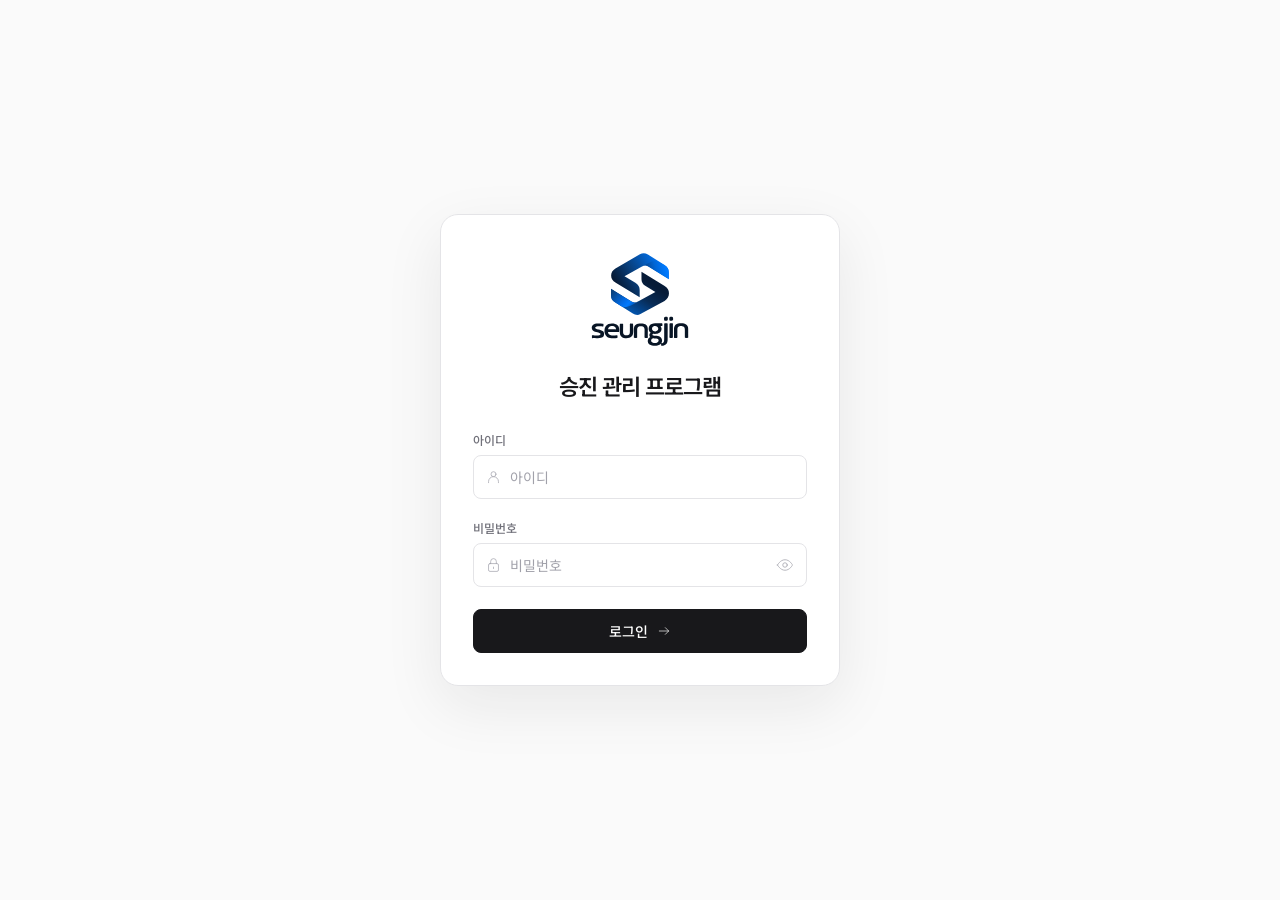
==== frontend/index.html @ c9dde646 "Use consistent one-pixel SVG icons across desktop and mobile" ====
<!doctype html>
<html lang="ko">
  <head>
    <meta charset="UTF-8" />
    <meta name="viewport" content="width=device-width, initial-scale=1.0" />
    <title>승진 관리 프로그램</title>
    <link rel="preconnect" href="https://fonts.googleapis.com" />
    <link rel="preconnect" href="https://fonts.gstatic.com" crossorigin />
    <link href="https://fonts.googleapis.com/css2?family=Noto+Sans+KR:wght@400;500;600;700&display=swap" rel="stylesheet" />
    <link rel="stylesheet" href="./styles.css?v=20260918-typography-v2-prd-login-minimal-r114-thin-icons-r116" />
    <link rel="stylesheet" href="./login.css?v=20261016-smaller-logo-r115-thin-icons-r116" />
  </head>
  <body class="login-body login-simple">
    <main class="login-page" aria-labelledby="page-title">
      <form class="login-card" id="loginForm">
        <header class="login-card-header">
          <img class="login-logo" src="./assets/seungjin-vertical.svg?v=20261016" alt="승진" width="560" height="538" />
          <h1 id="page-title">승진 관리 프로그램</h1>
        </header>

        <label class="field" data-login-field="accountId">
          <span>아이디</span>
          <span class="input-control">
            <svg class="login-field-icon" viewBox="0 0 24 24" fill="none" stroke="currentColor" stroke-width="1" stroke-linecap="round" stroke-linejoin="round" aria-hidden="true"><circle cx="12" cy="8" r="3.5"/><path d="M5 20v-1.5a7 7 0 0 1 14 0V20"/></svg>
            <input id="accountId" name="accountId" type="text" autocomplete="username" autocapitalize="none" spellcheck="false" placeholder="아이디" aria-describedby="accountIdHint" />
            <svg class="field-valid-icon" viewBox="0 0 24 24" fill="none" stroke="currentColor" stroke-width="1" stroke-linecap="round" stroke-linejoin="round" aria-hidden="true"><path d="m5 12 4 4L19 6"/></svg>
          </span>
          <small class="field-hint" id="accountIdHint">아이디를 입력해주세요.</small>
        </label>

        <label class="field" data-login-field="password">
          <span>비밀번호</span>
          <span class="password-control">
            <svg class="login-field-icon" viewBox="0 0 24 24" fill="none" stroke="currentColor" stroke-width="1" stroke-linecap="round" stroke-linejoin="round" aria-hidden="true"><rect x="5" y="10" width="14" height="11" rx="2"/><path d="M8 10V7a4 4 0 0 1 8 0v3M12 15v2"/></svg>
            <input id="password" name="password" type="password" autocomplete="current-password" placeholder="비밀번호" aria-describedby="passwordHint" />
            <svg class="field-valid-icon" viewBox="0 0 24 24" fill="none" stroke="currentColor" stroke-width="1" stroke-linecap="round" stroke-linejoin="round" aria-hidden="true"><path d="m5 12 4 4L19 6"/></svg>
            <button class="show-password" type="button" aria-label="비밀번호 보기">
              <i class="ti ti-eye" aria-hidden="true"><svg viewBox="0 0 24 24" fill="none" stroke="currentColor" stroke-width="1" stroke-linecap="round" stroke-linejoin="round"><path d="M2 12s3.5-7 10-7 10 7 10 7-3.5 7-10 7S2 12 2 12Z"/><circle cx="12" cy="12" r="3"/><path class="login-eye-slash" d="m3 3 18 18"/></svg></i>
            </button>
          </span>
          <small class="field-hint" id="passwordHint">비밀번호를 입력해주세요.</small>
        </label>

        <p class="login-message" id="loginMessage" role="alert" aria-live="polite"></p>
        <button class="login-button" type="submit">
          <span class="login-button-label">로그인</span>
          <i class="ti ti-arrow-right login-button-icon" aria-hidden="true"><svg viewBox="0 0 24 24" fill="none" stroke="currentColor" stroke-width="1" stroke-linecap="round" stroke-linejoin="round"><path d="M5 12h14m-5-5 5 5-5 5"/></svg></i>
        </button>
      </form>
    </main>

    <script src="./config.js"></script>
    <script src="./http-client.js?v=20260918-reliability-r20"></script>
    <script src="./supabase-gateway.js?v=20260918-reliability-r20"></script>
    <script src="./app.js?v=20260901-supabase-prd-2-reliability-r20"></script>
  </body>
</html>
---- frontend/styles.css ----
:root {
  --navy: #082a62;
  --navy-dark: #061f4c;
  --ink: #172234;
  --muted: #7a879a;
  --line: #dbe2ec;
  --gold: #d0a14b;
  --gold-soft: #ead7ac;
  --white: #ffffff;
}

* {
  box-sizing: border-box;
}

html,
body {
  width: 100%;
  min-height: 100%;
}

body {
  margin: 0;
  color: var(--ink);
  font-family: "Noto Sans KR", "Malgun Gothic", Arial, sans-serif;
  font-weight: 400;
  background: #f6f9fc;
}

.material-symbols-outlined {
  display: inline-block;
  font-family: "Material Symbols Outlined";
  font-size: 1.35rem;
  font-style: normal;
  font-weight: 400;
  line-height: 1;
  letter-spacing: normal;
  text-transform: none;
  white-space: nowrap;
  word-wrap: normal;
  direction: ltr;
  font-feature-settings: "liga";
  -webkit-font-feature-settings: "liga";
  -webkit-font-smoothing: antialiased;
}

/* Shared text scale: regular 400, medium 500, semibold 600. */
h1, h2, h3, h4, h5, h6, b, strong {
  font-weight: 600;
}

button, input, select, textarea {
  font: inherit;
}

button, label, th {
  font-weight: 500;
}

/* Units and supporting copy stay regular even inside emphasized values. */
small, em {
  font-weight: 400;
}

.login-page {
  position: relative;
  display: grid;
  grid-template-columns: minmax(38rem, 50.2vw) minmax(32rem, 49.8vw);
  align-items: center;
  min-height: 100vh;
  overflow: hidden;
  padding: 0;
  background-image:
    radial-gradient(circle at 21% 18%, rgba(255, 255, 255, 0.58) 0 18%, rgba(255, 255, 255, 0) 36%),
    linear-gradient(90deg, rgba(255, 255, 255, 0.48) 0%, rgba(255, 255, 255, 0.54) 47%, rgba(255, 255, 255, 0.08) 100%),
    url("./assets/login-background.png");
  background-repeat: no-repeat;
  background-position: center, center, center;
  background-size: cover;
}

.login-page::before,
.login-page::after {
  position: absolute;
  content: "";
  pointer-events: none;
}

.login-page::before {
  display: none;
}

.login-page::after {
  inset: 0;
  background-image:
    radial-gradient(circle, rgba(8, 42, 98, 0.18) 1.6px, transparent 1.7px),
    radial-gradient(circle, rgba(8, 42, 98, 0.1) 1.25px, transparent 1.35px),
    radial-gradient(circle, rgba(8, 42, 98, 0.16) 1.55px, transparent 1.65px),
    radial-gradient(circle, rgba(8, 42, 98, 0.12) 1.4px, transparent 1.5px);
  background-position:
    0.9rem 1.9rem,
    calc(50% - 1rem) calc(50% - 20rem),
    calc(100% - 4.2rem) 1.8rem,
    calc(50% - 4rem) calc(100% - 10rem);
  background-size:
    1.45rem 1.45rem,
    1.15rem 1.15rem,
    1.3rem 1.3rem,
    1.2rem 1.2rem;
  background-repeat: no-repeat;
  opacity: 0.8;
}

.brand-panel,
.login-panel,
.copyright {
  position: relative;
  z-index: 1;
}

.brand-panel {
  display: flex;
  align-items: center;
  justify-content: center;
  min-height: 100vh;
  padding: 2.2rem 0 4.7rem 3.2vw;
}

.brand-content {
  width: min(43.5rem, 41vw);
  text-align: center;
  transform: translateY(-0.5rem);
}

.brand-mark {
  width: clamp(6.4rem, 5.7vw, 8.2rem);
  margin: 0 auto 1.45rem;
}

.brand-mark img {
  display: block;
  width: 100%;
  height: auto;
  object-fit: contain;
  filter: drop-shadow(0 0.7rem 1.1rem rgba(8, 42, 98, 0.12));
}

.mark-navy {
  fill: none;
  stroke: var(--navy-dark);
  stroke-width: 6.5;
  stroke-linejoin: round;
}

.mark-gold {
  fill: none;
  stroke: var(--gold);
  stroke-width: 6.5;
  stroke-linejoin: round;
}

.mark-line {
  fill: none;
  stroke: var(--navy-dark);
  stroke-width: 8.5;
  stroke-linecap: square;
  stroke-linejoin: miter;
}

.company {
  margin: 0;
  color: #1d2a39;
  font-size: clamp(2.55rem, 2.7vw, 3.38rem);
  font-weight: 600;
  letter-spacing: 0;
  line-height: 1.1;
}

.brand-heading h1 {
  margin: 0.22rem 0 1.28rem;
  color: var(--navy-dark);
  font-size: clamp(4.7rem, 5.4vw, 6.75rem);
  font-weight: 600;
  letter-spacing: 0;
  line-height: 1;
}

.brand-heading h1 strong {
  color: var(--gold);
  font-weight: 600;
}

.title-rule,
.login-rule {
  position: relative;
  height: 0.22rem;
  margin: 0 auto;
  background: linear-gradient(90deg, var(--navy-dark), var(--navy-dark) 45%, transparent 45% 47%, var(--gold) 47%, var(--gold));
}

.title-rule {
  width: min(31.6rem, 87%);
}

.title-rule::after,
.login-rule::before,
.login-rule::after {
  position: absolute;
  top: 50%;
  content: "";
  border-radius: 999px;
  transform: translateY(-50%);
}

.title-rule::after {
  right: -0.35rem;
  width: 0.48rem;
  height: 0.48rem;
  background: var(--gold);
}

.tagline {
  margin: 2.25rem auto 2.95rem;
  color: #1f2d3d;
  font-size: clamp(1.56rem, 1.55vw, 1.92rem);
  font-weight: 500;
  line-height: 1.72;
}

.tagline > span {
  display: block;
}

.tagline strong {
  display: inline;
  color: var(--navy-dark);
  font-size: clamp(1.65rem, 1.75vw, 2.08rem);
  font-weight: 600;
}

.module-list {
  display: grid;
  grid-template-columns: repeat(4, 1fr);
  max-width: 41.2rem;
  margin: 0 auto;
}

.module-item {
  position: relative;
  display: flex;
  flex-direction: column;
  align-items: center;
  gap: 0.76rem;
  min-width: 0;
  padding: 0 1.32rem;
  color: #253244;
  font-size: clamp(1rem, 1vw, 1.22rem);
  font-weight: 500;
}

.module-item + .module-item {
  border-left: 1px solid rgba(8, 42, 98, 0.16);
}

.module-icon {
  display: grid;
  place-items: center;
  width: clamp(4.7rem, 4.2vw, 5.75rem);
  height: clamp(4.7rem, 4.2vw, 5.75rem);
  border-radius: 50%;
  background: rgba(255, 255, 255, 0.82);
  box-shadow: 0 0.55rem 1.5rem rgba(8, 42, 98, 0.11);
}

.module-icon img {
  width: clamp(2.9rem, 2.7vw, 3.65rem);
  height: clamp(2.9rem, 2.7vw, 3.65rem);
  object-fit: contain;
}

.capability-list {
  display: flex;
  flex-wrap: wrap;
  justify-content: center;
  gap: 1rem 1.9rem;
  margin-top: 3.35rem;
  color: #263449;
  font-size: clamp(1rem, 1vw, 1.2rem);
  font-weight: 400;
}

.capability-list span {
  position: relative;
  display: inline-flex;
  align-items: center;
  gap: 0.48rem;
}

.capability-list img {
  width: 1.25rem;
  height: 1.25rem;
  object-fit: contain;
}

.capability-list span + span {
  padding-left: 1.6rem;
  border-left: 1px solid rgba(8, 42, 98, 0.16);
}

.login-panel {
  display: flex;
  align-items: center;
  justify-content: flex-start;
  min-height: 100vh;
  padding: 2.1rem 4.2vw 2.6rem 1.7vw;
}

.login-stack {
  width: clamp(35rem, 35.2vw, 45rem);
}

.login-card {
  display: flex;
  flex-direction: column;
  justify-content: center;
  width: 100%;
  min-height: clamp(42rem, 76.8vh, 55.5rem);
  padding: clamp(3.2rem, 4.2vh, 4.7rem) clamp(4.5rem, 4.1vw, 5.3rem);
  border: 1px solid rgba(255, 255, 255, 0.78);
  border-radius: 1.25rem;
  background: rgba(255, 255, 255, 0.9);
  box-shadow:
    0 1.6rem 4.4rem rgba(8, 42, 98, 0.15),
    inset 0 1px 0 rgba(255, 255, 255, 0.85);
  backdrop-filter: blur(14px);
}

.lock-badge {
  width: clamp(6.3rem, 6vw, 8.7rem);
  height: clamp(6.3rem, 6vw, 8.7rem);
  margin: 0 auto clamp(1.4rem, 2.6vh, 2.1rem);
}

.lock-badge img {
  display: block;
  width: 100%;
  height: 100%;
  object-fit: contain;
}

.login-card h2 {
  margin: 0;
  color: var(--navy-dark);
  font-size: clamp(2.25rem, 2.4vw, 3.05rem);
  font-weight: 600;
  text-align: center;
  letter-spacing: 0;
}

.login-rule {
  width: clamp(10.2rem, 11vw, 13.4rem);
  height: 0.12rem;
  margin-top: 1.25rem;
  background: linear-gradient(90deg, transparent, var(--gold-soft), var(--gold), var(--gold-soft), transparent);
}

.login-rule::before,
.login-rule::after {
  width: 0.24rem;
  height: 0.24rem;
  background: var(--gold);
}

.login-rule::before {
  left: 38%;
}

.login-rule::after {
  right: 30%;
}

.login-help {
  margin: clamp(1.45rem, 2vh, 2rem) 0 clamp(2.15rem, 3.9vh, 3.45rem);
  color: #7a879a;
  font-size: clamp(1rem, 1.1vw, 1.25rem);
  font-weight: 400;
  text-align: center;
}

.field {
  display: block;
  margin-bottom: clamp(1.35rem, 2.4vh, 2.12rem);
}

.field > span:first-child {
  display: inline-flex;
  align-items: center;
  gap: 0.72rem;
  margin-bottom: 0.78rem;
  color: var(--navy-dark);
  font-size: clamp(1.08rem, 1.12vw, 1.3rem);
  font-weight: 400;
}

.field > span:first-child img {
  width: clamp(1.7rem, 1.45vw, 2.05rem);
  height: clamp(1.7rem, 1.45vw, 2.05rem);
  object-fit: contain;
  transform: translateY(0.02rem);
}

.field input {
  width: 100%;
  height: clamp(3.8rem, 5.1vh, 4.7rem);
  padding: 0 1.7rem;
  color: var(--ink);
  font-size: clamp(1rem, 1.06vw, 1.22rem);
  font-weight: 400;
  border: 1px solid var(--line);
  border-radius: 0.52rem;
  outline: none;
  background: rgba(255, 255, 255, 0.88);
  box-shadow: inset 0 0.08rem 0.22rem rgba(8, 42, 98, 0.04);
  transition:
    border-color 160ms ease,
    box-shadow 160ms ease,
    background-color 160ms ease;
}

.field input::placeholder {
  color: #9aa5b3;
  font-weight: 400;
}

.field input:focus {
  border-color: rgba(8, 42, 98, 0.54);
  background: var(--white);
  box-shadow:
    0 0 0 0.22rem rgba(8, 42, 98, 0.08),
    inset 0 0.08rem 0.22rem rgba(8, 42, 98, 0.04);
}

.password-control {
  position: relative;
  display: block;
}

.password-control input {
  padding-right: 3.7rem;
}

.show-password {
  position: absolute;
  top: 50%;
  right: 0.9rem;
  display: grid;
  place-items: center;
  width: 2.75rem;
  height: 2.75rem;
  padding: 0;
  color: var(--navy-dark);
  border: 0;
  border-radius: 50%;
  background: transparent;
  cursor: pointer;
  transform: translateY(-50%);
}

.show-password:hover,
.show-password:focus-visible {
  background: rgba(8, 42, 98, 0.07);
  outline: none;
}

.show-password img {
  width: 1.9rem;
  height: 1.9rem;
  object-fit: contain;
}

.login-message {
  min-height: 1.35rem;
  margin: 0.15rem 0 -0.4rem;
  color: #b42318;
  font-size: 0.92rem;
  font-weight: 400;
  text-align: center;
}

.login-message.success {
  color: #0f766e;
}

.login-button {
  position: relative;
  display: flex;
  align-items: center;
  justify-content: center;
  width: 100%;
  height: clamp(4.15rem, 5.9vh, 5.35rem);
  margin-top: clamp(1.6rem, 3.3vh, 2.7rem);
  color: var(--white);
  font-size: clamp(1.18rem, 1.32vw, 1.52rem);
  font-weight: 500;
  border: 0;
  border-radius: 0.46rem;
  background: linear-gradient(180deg, #082e6c, #061f4c);
  box-shadow: 0 0.8rem 1.6rem rgba(8, 42, 98, 0.24);
  cursor: pointer;
  transition:
    transform 150ms ease,
    box-shadow 150ms ease,
    filter 150ms ease;
}

.login-button span {
  position: absolute;
  left: 50%;
  transform: translateX(-50%);
}

.login-button svg {
  position: absolute;
  right: clamp(1.75rem, 2.4vw, 2.45rem);
  width: 1.95rem;
  height: 1.95rem;
  fill: none;
  stroke: var(--gold);
  stroke-width: 1;
  stroke-linecap: round;
  stroke-linejoin: round;
}

.login-button:hover {
  filter: brightness(1.04);
  box-shadow: 0 1rem 1.8rem rgba(8, 42, 98, 0.3);
  transform: translateY(-1px);
}

.login-button:disabled {
  cursor: wait;
  filter: grayscale(0.15);
  opacity: 0.76;
  transform: none;
}

.login-button:active {
  transform: translateY(0);
}

.copyright {
  width: 100%;
  margin: 1.45rem 0 0;
  color: #9aa5b3;
  font-size: 0.86rem;
  font-weight: 400;
  text-align: center;
}

@media (max-width: 1180px) {
  .login-page {
    grid-template-columns: 1fr;
    gap: 2.4rem;
    align-items: start;
    padding: 2.2rem 1.4rem 4.4rem;
  }

  .brand-content {
    max-width: 41rem;
  }

  .brand-mark {
    width: 4.8rem;
    margin-bottom: 1rem;
  }

  .company {
    font-size: 2rem;
  }

  .brand-heading h1 {
    font-size: 3.35rem;
  }

  .tagline {
    margin: 1.55rem auto 1.85rem;
    font-size: 1.22rem;
  }

  .tagline strong {
    font-size: 1.34rem;
  }

  .module-list {
    max-width: 31rem;
  }

  .module-icon {
    width: 4.05rem;
    height: 4.05rem;
  }

  .module-icon img {
    width: 2.25rem;
    height: 2.25rem;
  }

  .capability-list {
    margin-top: 1.9rem;
  }

  .login-stack {
    max-width: 33rem;
  }
}

@media (max-width: 680px) {
  .login-page {
    padding: 1.4rem 1rem 4.2rem;
    background-position: 58% center;
  }

  .brand-heading h1 {
    font-size: 2.65rem;
  }

  .company {
    font-size: 1.55rem;
  }

  .title-rule {
    width: 18rem;
    max-width: 78%;
  }

  .tagline {
    max-width: 21rem;
    font-size: 1.04rem;
    line-height: 1.55;
  }

  .tagline strong {
    font-size: 1.12rem;
  }

  .module-list {
    grid-template-columns: repeat(2, minmax(0, 1fr));
    gap: 1rem 0;
    max-width: 22rem;
  }

  .module-item {
    font-size: 0.96rem;
  }

  .module-item:nth-child(3) {
    border-left: 0;
  }

  .capability-list {
    max-width: 22rem;
    margin: 1.8rem auto 0;
    gap: 0.65rem 0.9rem;
    font-size: 0.92rem;
  }

  .capability-list span + span {
    padding-left: 0.9rem;
  }

  .login-card {
    padding: 2.3rem 1.25rem 1.45rem;
    border-radius: 1rem;
  }

  .lock-badge {
    width: 5.05rem;
    height: 5.05rem;
  }

  .lock-badge svg {
    width: 2.35rem;
    height: 2.35rem;
  }

  .login-card h2 {
    font-size: 1.85rem;
  }

  .login-help {
    margin-bottom: 1.8rem;
    font-size: 0.94rem;
  }

  .field {
    margin-bottom: 1.15rem;
  }

  .field input {
    height: 3.35rem;
  }

  .login-button {
    height: 3.65rem;
    margin-top: 1.55rem;
    font-size: 1.14rem;
  }

  .login-button svg {
    right: 1.45rem;
    width: 1.65rem;
    height: 1.65rem;
  }
}

@media (max-height: 760px) and (min-width: 1181px) {
  .login-page {
    padding-top: 2rem;
    padding-bottom: 2.8rem;
  }

  .brand-mark {
    width: 5.2rem;
    margin-bottom: 1rem;
  }

  .company {
    font-size: 2rem;
  }

  .brand-heading h1 {
    font-size: 3.65rem;
  }

  .tagline {
    margin: 1.65rem auto 1.9rem;
  }

  .capability-list {
    margin-top: 1.9rem;
  }

  .login-card {
    padding-top: 2.3rem;
    padding-bottom: 2.35rem;
  }

  .lock-badge {
    width: 5.35rem;
    height: 5.35rem;
  }

  .login-card h2 {
    font-size: 2rem;
  }

  .login-help {
    margin-bottom: 1.75rem;
  }

  .login-button {
    margin-top: 1.35rem;
  }
}

/* DEV PC login — clean operations entry */
.login-body {
  min-height: 100vh;
  background: #eef2f7;
}

.login-page {
  display: grid;
  grid-template-columns: minmax(32rem, 56%) minmax(28rem, 44%);
  min-height: 100svh;
  overflow: auto;
  padding: 0;
  background: #eef2f7;
}

.login-page::before,
.login-page::after {
  display: none;
}

.brand-panel {
  position: relative;
  isolation: isolate;
  display: flex;
  align-items: center;
  justify-content: center;
  min-height: 100svh;
  overflow: hidden;
  padding: clamp(3.5rem, 7vw, 7rem);
  background-image: url("./assets/login-background.png");
  background-position: center;
  background-size: cover;
}

.brand-panel::before {
  position: absolute;
  z-index: -1;
  inset: 0;
  content: "";
  background: rgba(5, 25, 58, 0.88);
}

.brand-content {
  width: min(100%, 35rem);
  color: #fff;
  text-align: left;
  transform: none;
}

.brand-signature {
  display: inline-flex;
  align-items: center;
  gap: 0.85rem;
  margin-bottom: clamp(3rem, 6vh, 4.5rem);
}

.brand-signature > img {
  width: 3.25rem;
  height: 3.25rem;
  padding: 0.38rem;
  object-fit: contain;
  border-radius: 0.8rem;
  background: #fff;
}

.brand-signature > span {
  display: grid;
  gap: 0.12rem;
}

.brand-signature strong {
  color: #fff;
  font-size: 1.16rem;
  font-weight: 600;
  letter-spacing: -0.03em;
}

.brand-signature small {
  color: rgba(255, 255, 255, 0.58);
  font-size: 0.66rem;
  font-weight: 400;
  letter-spacing: 0.12em;
}

.brand-heading {
  max-width: 33rem;
}

.brand-heading h1 {
  margin: 0;
  color: #fff;
  font-size: clamp(2.35rem, 3.2vw, 3.25rem);
  font-weight: 600;
  letter-spacing: -0.055em;
  line-height: 1.08;
  white-space: nowrap;
}

.login-feature-list {
  display: grid;
  gap: 0.65rem;
  max-width: 31rem;
  margin: clamp(2.4rem, 4.5vh, 3.5rem) 0 0;
  padding: 0;
  list-style: none;
}

.login-feature-list li {
  display: flex;
  align-items: center;
  gap: 0.9rem;
  min-height: 4rem;
  padding: 0.65rem 0.8rem;
  border: 1px solid rgba(255, 255, 255, 0.14);
  border-radius: 0.72rem;
  background: rgba(255, 255, 255, 0.07);
}

.login-feature-list li > i {
  display: grid;
  flex: 0 0 auto;
  place-items: center;
  width: 2.55rem;
  height: 2.55rem;
  color: #e0b35b;
  font-size: 1.35rem;
  border-radius: 0.58rem;
  background: rgba(255, 255, 255, 0.09);
}

.login-feature-list li > span {
  display: grid;
  gap: 0.12rem;
}

.login-feature-list strong {
  color: #fff;
  font-size: 0.93rem;
  font-weight: 600;
}

.login-feature-list small {
  color: rgba(255, 255, 255, 0.57);
  font-size: 0.75rem;
  font-weight: 400;
}

.login-panel {
  position: relative;
  display: flex;
  align-items: center;
  justify-content: center;
  min-height: 100svh;
  padding: clamp(2rem, 5vw, 5rem);
  background:
    radial-gradient(circle at 85% 12%, rgba(38, 92, 170, 0.08), transparent 19rem),
    linear-gradient(180deg, #f9fbfe 0%, #f2f6fb 100%);
}

.login-panel::before {
  position: absolute;
  inset: 1.5rem;
  content: "";
  pointer-events: none;
  border: 1px solid rgba(158, 174, 198, 0.18);
  border-radius: 1.5rem;
}

.login-stack {
  position: relative;
  z-index: 1;
  width: min(100%, 25.5rem);
}

.login-card {
  display: block;
  width: 100%;
  min-height: 0;
  overflow: hidden;
  padding: 1.55rem;
  border: 1px solid #dce4ef;
  border-radius: 1.15rem;
  background: rgba(255, 255, 255, 0.96);
  box-shadow:
    0 1.35rem 3.5rem rgba(8, 34, 74, 0.1),
    0 0.22rem 0.65rem rgba(8, 34, 74, 0.04);
  backdrop-filter: none;
  animation: login-card-enter 0.52s cubic-bezier(0.22, 1, 0.36, 1) both;
}

.login-secure-rail {
  display: flex;
  align-items: center;
  justify-content: center;
  gap: 0.38rem;
  height: 0.32rem;
  margin: -0.15rem 0 1.65rem;
}

.login-secure-rail span {
  display: block;
  width: 0.42rem;
  height: 0.3rem;
  border-radius: 999px;
  background: #cfd8e5;
}

.login-secure-rail span:first-child {
  width: 1.8rem;
  background: #09295d;
}

.login-secure-rail span:nth-child(2) {
  background: #d5a54a;
}

.login-card-header {
  margin-bottom: 1.75rem;
  text-align: center;
}

.lock-badge {
  display: grid;
  place-items: center;
  width: 2.9rem;
  height: 2.9rem;
  margin: 0 auto 1rem;
  color: #0a2d64;
  font-size: 1.4rem;
  border: 1px solid #d8e2f0;
  border-radius: 0.85rem;
  background: #eff4fb;
  box-shadow: inset 0 0 0 0.25rem rgba(255, 255, 255, 0.58);
}

.login-card-header > p {
  display: inline-flex;
  align-items: center;
  gap: 0.28rem;
  margin: 0 0 0.55rem;
  color: #9a6b16;
  font-size: 0.66rem;
  font-weight: 400;
  letter-spacing: 0.14em;
}

.login-card-header > p i {
  font-size: 0.82rem;
}

.login-card h2 {
  margin: 0;
  color: #071f49;
  font-size: clamp(1.65rem, 2vw, 1.95rem);
  font-weight: 600;
  text-align: center;
  letter-spacing: -0.05em;
  line-height: 1.2;
}

.login-help {
  display: block;
  margin: 0.48rem 0 0;
  color: #748096;
  font-size: 0.78rem;
  font-weight: 400;
  text-align: center;
}

.field {
  display: block;
  margin-bottom: 1rem;
}

.field > span:first-child {
  display: block;
  margin: 0 0 0.48rem;
  color: #26364f;
  font-size: 0.76rem;
  font-weight: 400;
}

.input-control,
.password-control {
  position: relative;
  display: block;
}

.input-control > i,
.password-control > i {
  position: absolute;
  z-index: 1;
  top: 50%;
  left: 1rem;
  color: #8490a2;
  font-size: 1.18rem;
  transform: translateY(-50%);
}

.field .input-control input,
.field .password-control input {
  width: 100%;
  height: 3rem;
  padding: 0 3.1rem 0 2.85rem;
  color: #17233a;
  font-size: 0.88rem;
  font-weight: 400;
  border: 1px solid #d9e0ea;
  border-radius: 0.7rem;
  outline: none;
  background: #fff;
  box-shadow: none;
  transition:
    border-color 0.2s ease,
    box-shadow 0.2s ease,
    background-color 0.2s ease;
}

.field .input-control input:hover,
.field .password-control input:hover {
  border-color: #c5cfdd;
}

.field .input-control input:focus,
.field .password-control input:focus {
  border-color: #365f9d;
  background: #fff;
  box-shadow: 0 0 0 0.2rem rgba(54, 95, 157, 0.1);
}

.field input::placeholder {
  color: #9aa5b5;
  font-weight: 400;
}

.field .input-control > .field-valid-icon,
.field .password-control > .field-valid-icon {
  position: absolute;
  z-index: 2;
  top: 50%;
  left: auto;
  right: 0.95rem;
  display: grid;
  width: 1.2rem;
  place-items: center;
  color: #1c9b6c;
  font-size: 1rem;
  opacity: 0;
  transform: translateY(-50%) scale(0.45);
  transition:
    opacity 0.18s ease,
    transform 0.28s cubic-bezier(0.22, 1.45, 0.36, 1);
}

.field.is-valid .field-valid-icon {
  opacity: 1;
  transform: translateY(-50%) scale(1);
}

.field.is-valid .input-control input,
.field.is-valid .password-control input {
  padding-right: 2.75rem;
  border-color: #b7ddcf;
  background: #fbfefd;
}

.field.is-valid .password-control input {
  padding-right: 5.25rem;
}

.field.is-valid .password-control .field-valid-icon {
  right: 3.15rem;
}

.field-hint {
  display: block;
  height: 0;
  margin: 0;
  overflow: hidden;
  color: #c23b32;
  font-size: 0.7rem;
  font-weight: 400;
  line-height: 1.35;
  opacity: 0;
  transform: translateY(-0.2rem);
  transition:
    height 0.18s ease,
    margin 0.18s ease,
    opacity 0.18s ease,
    transform 0.18s ease;
}

.field.is-invalid .field-hint {
  height: 1rem;
  margin-top: 0.35rem;
  opacity: 1;
  transform: translateY(0);
}

.field.is-invalid .input-control,
.field.is-invalid .password-control {
  animation: login-field-shake 0.38s ease-out;
}

.field.is-invalid .input-control input,
.field.is-invalid .password-control input {
  border-color: #d96a63;
  background: #fffafa;
  box-shadow: 0 0 0 0.18rem rgba(217, 106, 99, 0.12);
}

.show-password {
  position: absolute;
  z-index: 2;
  top: 50%;
  right: 0.55rem;
  display: grid;
  place-items: center;
  width: 2.45rem;
  height: 2.45rem;
  padding: 0;
  color: #6f7c90;
  font-size: 1.16rem;
  border: 0;
  border-radius: 0.5rem;
  background: transparent;
  cursor: pointer;
  transform: translateY(-50%);
}

.show-password:hover,
.show-password:focus-visible {
  color: #071f49;
  background: #eaf0f7;
  outline: none;
}

.login-message {
  min-height: 1.05rem;
  margin: 0.1rem 0 0;
  color: #b42318;
  font-size: 0.72rem;
  font-weight: 400;
  text-align: center;
}

.login-button {
  position: relative;
  display: flex;
  align-items: center;
  justify-content: center;
  width: 100%;
  height: 3rem;
  margin-top: 0.85rem;
  color: #fff;
  font-size: 0.86rem;
  font-weight: 500;
  border: 1px solid #071f49;
  border-radius: 0.7rem;
  background: #071f49;
  box-shadow: 0 0.65rem 1.25rem rgba(7, 31, 73, 0.16);
  cursor: pointer;
  transition:
    background-color 0.2s ease,
    box-shadow 0.2s ease,
    transform 0.16s ease;
}

.login-button span {
  position: static;
  transform: none;
}

.login-button > i {
  position: absolute;
  right: 1.15rem;
  color: #dfb35b;
  font-size: 1.2rem;
}

.login-button:hover {
  background: #0b2b60;
  box-shadow: 0 0.85rem 1.5rem rgba(7, 31, 73, 0.23);
  transform: translateY(-1px);
}

.login-button:focus-visible {
  outline: 3px solid rgba(54, 95, 157, 0.22);
  outline-offset: 2px;
}

.login-button:disabled {
  cursor: wait;
  opacity: 0.72;
  transform: none;
}

.login-button:active {
  transform: scale(0.975);
}

.login-button.is-loading .login-button-icon {
  color: #fff;
  animation: login-spin 0.8s linear infinite;
}

.login-security {
  display: flex;
  align-items: center;
  justify-content: center;
  gap: 0.42rem;
  margin: 0.95rem 0 0;
  color: #8792a3;
  font-size: 0.74rem;
  font-weight: 400;
}

.login-security i {
  color: #7c8ca3;
  font-size: 0.98rem;
}

.copyright {
  margin: 1.45rem 0 0;
  color: #a0a9b7;
  font-size: 0.72rem;
  font-weight: 400;
  text-align: center;
}

@keyframes login-card-enter {
  from {
    opacity: 0;
    filter: blur(0.45rem);
    transform: translateY(1rem);
  }
  to {
    opacity: 1;
    filter: blur(0);
    transform: translateY(0);
  }
}

@keyframes login-field-shake {
  0%,
  100% {
    transform: translateX(0);
  }
  20% {
    transform: translateX(-0.45rem);
  }
  40% {
    transform: translateX(0.4rem);
  }
  60% {
    transform: translateX(-0.25rem);
  }
  80% {
    transform: translateX(0.18rem);
  }
}

@keyframes login-spin {
  to {
    transform: rotate(360deg);
  }
}

@media (prefers-reduced-motion: reduce) {
  .login-card,
  .field.is-invalid .input-control,
  .field.is-invalid .password-control,
  .login-button.is-loading .login-button-icon {
    animation: none;
  }
}

@media (max-width: 1000px) {
  .login-page {
    grid-template-columns: minmax(24rem, 46%) minmax(26rem, 54%);
  }

  .brand-panel {
    padding: 3.5rem;
  }

  .brand-signature {
    margin-bottom: 3.5rem;
  }

  .brand-heading h1 {
    font-size: 2.8rem;
  }
}

@media (max-width: 820px) {
  .login-page {
    grid-template-columns: 1fr;
    gap: 0;
    padding: 0;
  }

  .brand-panel {
    min-height: auto;
    padding: 2rem 1.5rem;
    background-position: center 42%;
  }

  .brand-content {
    width: min(100%, 30rem);
  }

  .brand-signature {
    margin-bottom: 2.2rem;
  }

  .brand-heading h1 {
    font-size: 2.35rem;
    white-space: normal;
  }

  .login-feature-list {
    display: none;
  }

  .login-panel {
    min-height: auto;
    padding: 3.25rem 1.5rem 2rem;
  }

  .login-stack {
    width: min(100%, 28.5rem);
  }
}

@media (max-width: 520px) {
  .brand-panel {
    padding: 1.4rem 1.2rem 1.7rem;
  }

  .brand-signature {
    margin-bottom: 1.65rem;
  }

  .brand-signature > img {
    width: 2.75rem;
    height: 2.75rem;
  }

  .brand-heading h1 {
    font-size: 2rem;
  }

  .login-panel {
    padding: 2.4rem 1.2rem 1.6rem;
  }

  .login-card-header {
    margin-bottom: 1.65rem;
  }

  .login-card h2 {
    font-size: 1.7rem;
  }

  .copyright {
    margin-top: 1.8rem;
  }
}

@media (max-height: 760px) and (min-width: 821px) {
  .brand-panel {
    padding-top: 2.25rem;
    padding-bottom: 2.25rem;
  }

  .brand-signature {
    margin-bottom: 2.2rem;
  }

  .brand-signature > img {
    width: 2.75rem;
    height: 2.75rem;
  }

  .brand-heading h1 {
    font-size: clamp(2.55rem, 3.35vw, 3.45rem);
  }

  .login-feature-list {
    gap: 0.45rem;
    margin-top: 1.55rem;
  }

  .login-feature-list li {
    min-height: 3.25rem;
    padding: 0.42rem 0.65rem;
  }

  .login-feature-list li > i {
    width: 2.15rem;
    height: 2.15rem;
    font-size: 1.15rem;
  }

  .login-panel {
    padding-top: 1.8rem;
    padding-bottom: 1.8rem;
  }

  .login-card-header {
    margin-bottom: 1.35rem;
  }

  .lock-badge {
    width: 2.8rem;
    height: 2.8rem;
    margin-bottom: 1rem;
    font-size: 1.35rem;
  }

  .login-card h2 {
    font-size: 2rem;
  }

  .field {
    margin-bottom: 0.72rem;
  }

  .field .input-control input,
  .field .password-control input,
  .login-button {
    height: 2.85rem;
  }

  .login-button {
    margin-top: 0.95rem;
  }

  .login-security {
    margin-top: 0.75rem;
  }

  .copyright {
    margin-top: 1.2rem;
  }
}

.admin-body {
  min-height: 100vh;
  overflow: hidden;
  background:
    radial-gradient(circle at 78% 12%, rgba(208, 161, 75, 0.12), transparent 24rem),
    linear-gradient(180deg, #f8fafc, #f3f7fb);
}

.admin-shell {
  display: grid;
  grid-template-columns: 13.2rem minmax(0, 1fr);
  grid-template-rows: 5.7rem minmax(0, 1fr);
  height: 100vh;
  min-height: 100vh;
}

.admin-topbar {
  grid-column: 1 / -1;
  display: flex;
  align-items: center;
  justify-content: space-between;
  padding: 0 2.4rem;
  border-bottom: 1px solid #e1e7f0;
  background: rgba(255, 255, 255, 0.92);
  box-shadow: 0 0.2rem 1.2rem rgba(8, 42, 98, 0.04);
  backdrop-filter: blur(10px);
}

.admin-brand {
  display: inline-flex;
  align-items: center;
  gap: 0.78rem;
  color: var(--navy-dark);
  font-size: 1.18rem;
  font-weight: 600;
  text-decoration: none;
}

.admin-brand img {
  width: 2.45rem;
  height: 2.45rem;
  object-fit: contain;
}

.admin-actions {
  display: flex;
  align-items: center;
  gap: 1.2rem;
}

.admin-account-menu {
  position: relative;
}

.backup-notification-menu {
  position: relative;
}

.icon-button,
.row-action {
  display: inline-grid;
  place-items: center;
  padding: 0;
  color: var(--navy-dark);
  border: 0;
  background: transparent;
  cursor: pointer;
}

.icon-button {
  width: 2.55rem;
  height: 2.55rem;
  border-radius: 50%;
}

.icon-button svg,
.user-avatar svg,
.side-icon svg,
.primary-action svg,
.secondary-action svg,
.search-field svg,
.row-action svg,
.pagination svg {
  width: 1.32rem;
  height: 1.32rem;
  fill: none;
  stroke: currentColor;
  stroke-width: 1;
  stroke-linecap: round;
  stroke-linejoin: round;
}

.icon-button:hover {
  background: rgba(8, 42, 98, 0.07);
}

.backup-notification-button {
  position: relative;
}

.backup-notification-button[aria-expanded="true"] {
  color: #0b4d9b;
  background: #eef5ff;
}

.backup-notification-badge {
  position: absolute;
  top: -0.12rem;
  right: -0.12rem;
  display: grid;
  min-width: 1.12rem;
  height: 1.12rem;
  padding: 0 0.22rem;
  place-items: center;
  color: #fff;
  border: 2px solid #fff;
  border-radius: 999px;
  background: #d92d20;
  font-size: 0.59rem;
  font-weight: 500;
  line-height: 1;
}

.backup-notification-badge[hidden],
.backup-notification-panel[hidden] {
  display: none;
}

.backup-notification-panel {
  position: absolute;
  z-index: 130;
  top: calc(100% + 0.72rem);
  right: -0.25rem;
  display: grid;
  width: min(31rem, calc(100vw - 2rem));
  height: min(42rem, calc(100vh - 6.5rem));
  max-height: min(42rem, calc(100vh - 6.5rem));
  overflow: hidden;
  grid-template-rows: auto auto minmax(0, 1fr);
  border: 1px solid #dbe4ef;
  border-radius: 0.95rem;
  background: #fff;
  box-shadow: 0 1.2rem 3rem rgba(7, 31, 73, 0.2);
}

.backup-notification-tabs {
  display: grid;
  grid-template-columns: repeat(2, minmax(0, 1fr));
  gap: 0.35rem;
  padding: 0.62rem 0.82rem;
  border-bottom: 1px solid #e5eaf1;
  background: #fff;
}

.backup-notification-tab {
  min-height: 2.25rem;
  padding: 0 0.7rem;
  color: #6d7990;
  border: 0;
  border-radius: 0.52rem;
  background: transparent;
  font: inherit;
  font-size: 0.76rem;
  font-weight: 500;
  cursor: pointer;
}

.backup-notification-tab:hover {
  color: #123766;
  background: #f3f6fa;
}

.backup-notification-tab.is-active {
  color: #fff;
  background: #0c326d;
  box-shadow: 0 0.24rem 0.7rem rgba(12, 50, 109, 0.16);
}

.backup-notification-tab-panel {
  display: grid;
  min-height: 0;
  overflow: hidden;
  grid-template-rows: auto minmax(7.5rem, 1fr) auto;
}

.backup-notification-tab-panel[hidden] {
  display: none;
}

.backup-notification-header {
  display: flex;
  align-items: center;
  justify-content: space-between;
  gap: 1rem;
  padding: 1rem 1.05rem 0.9rem;
  border-bottom: 1px solid #e5eaf1;
}

.backup-notification-header > div {
  display: grid;
  gap: 0.08rem;
}

.backup-notification-header span {
  color: #9a6b16;
  font-size: 0.68rem;
  font-weight: 400;
  letter-spacing: 0.08em;
}

.backup-notification-header h2 {
  margin: 0;
  color: var(--navy-dark);
  font-size: 1.05rem;
  font-weight: 600;
  letter-spacing: -0.03em;
}

.backup-notification-refresh {
  display: inline-flex;
  align-items: center;
  gap: 0.32rem;
  min-height: 2rem;
  padding: 0 0.68rem;
  color: #526078;
  border: 1px solid #dbe3ed;
  border-radius: 0.45rem;
  background: #fff;
  font: inherit;
  font-size: 0.7rem;
  font-weight: 500;
  cursor: pointer;
}

.backup-notification-refresh:disabled {
  cursor: wait;
  opacity: 0.6;
}

.server-usage-card {
  display: grid;
  gap: 0.55rem;
  margin: 0.82rem 0.82rem 0;
  padding: 0.82rem 0.9rem;
  border: 1px solid #dbe5f2;
  border-radius: 0.72rem;
  background: linear-gradient(135deg, #f5f9ff 0%, #fff 100%);
}

.server-usage-heading,
.server-usage-summary {
  display: flex;
  align-items: center;
  justify-content: space-between;
  gap: 0.7rem;
}

.server-usage-heading span {
  color: #53637b;
  font-size: 0.7rem;
  font-weight: 400;
}

.server-usage-heading b {
  padding: 0.18rem 0.42rem;
  color: #13734a;
  border-radius: 999px;
  background: #e7f7ee;
  font-size: 0.58rem;
  font-weight: 600;
}

.server-usage-summary strong {
  color: #102a55;
  font-size: 0.9rem;
  font-weight: 600;
}

.server-usage-summary span {
  color: #1f5da8;
  font-size: 0.78rem;
  font-weight: 400;
}

.server-usage-progress {
  height: 0.46rem;
  overflow: hidden;
  border-radius: 999px;
  background: #dfe8f3;
}

.server-usage-progress span {
  display: block;
  width: 0;
  height: 100%;
  border-radius: inherit;
  background: linear-gradient(90deg, #1b68b5, #1ca46b);
  transition: width 180ms ease;
}

.server-usage-card p {
  margin: 0;
  color: #748198;
  font-size: 0.64rem;
  font-weight: 400;
}

.server-usage-card.is-warning .server-usage-summary span {
  color: #9a6510;
}

.server-usage-card.is-warning .server-usage-progress span {
  background: #d79c2e;
}

.server-usage-card.is-critical .server-usage-summary span,
.server-usage-card.has-error .server-usage-summary span {
  color: #bd2d20;
}

.server-usage-card.is-critical .server-usage-progress span {
  background: #d92d20;
}

.backup-notification-list {
  display: grid;
  align-content: start;
  gap: 0.7rem;
  min-height: 7.5rem;
  overflow-y: auto;
  grid-auto-rows: max-content;
  overscroll-behavior: contain;
  scrollbar-gutter: stable;
  scrollbar-width: thin;
  -webkit-overflow-scrolling: touch;
  padding: 0.82rem;
  background: #f6f8fb;
}

.backup-notification-empty {
  align-self: center;
  margin: 0;
  padding: 1.7rem 1rem;
  color: #758198;
  font-size: 0.82rem;
  font-weight: 400;
  text-align: center;
}

.backup-notification-card {
  overflow: hidden;
  border: 1px solid #dfe6ef;
  border-left: 0.25rem solid #4b77b6;
  border-radius: 0.7rem;
  background: #fff;
}

.backup-notification-card.is-success {
  border-left-color: #159455;
}

.backup-notification-card.is-failed {
  border-left-color: #d92d20;
}

.backup-notification-card.is-processing {
  border-left-color: #d2a13c;
}

.backup-notification-card-main {
  display: grid;
  grid-template-columns: auto minmax(0, 1fr);
  gap: 0.72rem;
  padding: 0.88rem;
}

.backup-notification-status-icon {
  display: grid;
  width: 2.1rem;
  height: 2.1rem;
  place-items: center;
  color: #fff;
  border-radius: 50%;
  background: #4b77b6;
  font-size: 1.05rem;
}

.is-success .backup-notification-status-icon {
  background: #159455;
}

.is-failed .backup-notification-status-icon {
  background: #d92d20;
}

.is-processing .backup-notification-status-icon {
  color: #704d0d;
  background: #f4d996;
}

.backup-notification-card-copy {
  min-width: 0;
}

.backup-notification-card-copy h3 {
  margin: 0;
  color: #102a55;
  font-size: 0.87rem;
  font-weight: 600;
  letter-spacing: -0.025em;
}

.backup-notification-card-copy p {
  margin: 0.25rem 0 0;
  color: #66738a;
  font-size: 0.73rem;
  font-weight: 400;
  line-height: 1.55;
}

.backup-notification-counts {
  display: flex;
  flex-wrap: wrap;
  gap: 0.35rem;
  margin-top: 0.55rem;
}

.backup-notification-counts span {
  display: inline-flex;
  align-items: center;
  min-height: 1.45rem;
  padding: 0 0.5rem;
  color: #526078;
  border-radius: 999px;
  background: #f0f3f7;
  font-size: 0.65rem;
  font-weight: 400;
}

.backup-notification-counts .is-synced {
  color: #107344;
  background: #eaf8f0;
}

.backup-notification-counts .is-error {
  color: #b42318;
  background: #fff0ef;
}

.backup-notification-issues {
  border-top: 1px solid #e9edf3;
}

.backup-notification-issues summary {
  padding: 0.68rem 0.88rem;
  color: #9f241c;
  font-size: 0.72rem;
  font-weight: 500;
  cursor: pointer;
  list-style-position: inside;
}

.backup-notification-issue-list {
  display: grid;
  gap: 0.48rem;
  max-height: 14rem;
  overflow-y: auto;
  margin: 0;
  padding: 0 0.78rem 0.78rem;
  list-style: none;
}

.backup-notification-issue-list li {
  display: grid;
  gap: 0.18rem;
  padding: 0.62rem 0.7rem;
  border: 1px solid #f0d5d2;
  border-radius: 0.52rem;
  background: #fff8f7;
}

.backup-notification-issue-list strong {
  color: #7f1d17;
  font-size: 0.72rem;
}

.backup-notification-issue-list span,
.backup-notification-issue-list small {
  overflow-wrap: anywhere;
  color: #5f6b7e;
  font-size: 0.67rem;
  font-weight: 400;
  line-height: 1.45;
}

.backup-notification-issue-list small {
  color: #a33a32;
}

.backup-notification-more {
  margin: 0;
  padding: 0 0.9rem 0.78rem;
  color: #7a4650;
  font-size: 0.68rem;
  font-weight: 500;
}

.backup-notification-footer {
  padding: 0.7rem 0.95rem;
  color: #7a8799;
  border-top: 1px solid #e5eaf1;
  background: #fff;
  font-size: 0.66rem;
  font-weight: 400;
  text-align: center;
}

.update-history-panel {
  background: #f6f8fb;
}

.update-history-intro {
  display: grid;
  gap: 0.18rem;
  margin: 0.82rem 0.82rem 0;
  padding: 0.82rem 0.9rem;
  border: 1px solid #dbe5f2;
  border-radius: 0.72rem;
  background: linear-gradient(135deg, #eef5ff 0%, #fff 100%);
}

.update-history-intro strong {
  color: #102a55;
  font-size: 0.84rem;
  font-weight: 600;
}

.update-history-intro span {
  color: #708097;
  font-size: 0.67rem;
  font-weight: 400;
  line-height: 1.45;
}

.update-history-list {
  display: grid;
  align-content: start;
  gap: 0.68rem;
  overflow-y: auto;
  padding: 0.82rem;
}

.update-history-card {
  display: grid;
  gap: 0.62rem;
  padding: 0.88rem;
  border: 1px solid #dfe6ef;
  border-radius: 0.72rem;
  background: #fff;
}

.update-history-card-header {
  display: flex;
  align-items: flex-start;
  justify-content: space-between;
  gap: 0.7rem;
}

.update-history-card-heading {
  display: grid;
  gap: 0.12rem;
  min-width: 0;
}

.update-history-card time {
  color: #b07813;
  font-size: 0.65rem;
  font-weight: 500;
}

.update-history-card h3 {
  margin: 0;
  color: #102a55;
  font-size: 0.84rem;
  font-weight: 600;
  letter-spacing: -0.025em;
}

.update-history-latest {
  flex: 0 0 auto;
  padding: 0.2rem 0.46rem;
  color: #0d7548;
  border-radius: 999px;
  background: #e7f7ee;
  font-size: 0.58rem;
  font-weight: 500;
}

.update-history-items {
  display: grid;
  gap: 0.42rem;
  margin: 0;
  padding: 0;
  list-style: none;
}

.update-history-items li {
  position: relative;
  padding-left: 0.72rem;
  color: #5f6e84;
  font-size: 0.7rem;
  font-weight: 400;
  line-height: 1.55;
}

.update-history-items li::before {
  position: absolute;
  top: 0.62em;
  left: 0;
  width: 0.28rem;
  height: 0.28rem;
  border-radius: 50%;
  background: #d4a13b;
  content: "";
}

.admin-user {
  display: inline-flex;
  align-items: center;
  gap: 0.65rem;
  padding-left: 1.2rem;
  color: var(--navy-dark);
  font: inherit;
  font-weight: 500;
  border-left: 1px solid #dbe2ec;
  border-top: 0;
  border-right: 0;
  border-bottom: 0;
  background: transparent;
  cursor: pointer;
}

.admin-user-chevron {
  color: #7c889a;
  font-size: 1rem;
  transition: transform 160ms ease;
}

.admin-user[aria-expanded="true"] .admin-user-chevron {
  transform: rotate(180deg);
}

.admin-user-menu {
  position: absolute;
  z-index: 120;
  top: calc(100% + 0.65rem);
  right: 0;
  width: 15rem;
  padding: 0.45rem;
  border: 1px solid #dce4ee;
  border-radius: 0.8rem;
  background: #fff;
  box-shadow: 0 1rem 2.5rem rgba(7, 31, 73, 0.16);
}

.admin-user-menu[hidden] {
  display: none;
}

.admin-user-menu-profile {
  display: flex;
  align-items: center;
  gap: 0.72rem;
  padding: 0.72rem 0.68rem 0.8rem;
  border-bottom: 1px solid #e7ebf1;
}

.admin-user-menu-profile > span:last-child {
  display: grid;
  min-width: 0;
  gap: 0.12rem;
}

.admin-user-menu-profile strong {
  overflow: hidden;
  color: var(--navy-dark);
  font-size: 0.92rem;
  text-overflow: ellipsis;
  white-space: nowrap;
  font-weight: 500;
}

.admin-user-menu-profile small {
  color: #7a8799;
  font-size: 0.74rem;
  font-weight: 400;
}

.admin-logout-button {
  display: flex;
  align-items: center;
  gap: 0.62rem;
  width: 100%;
  margin-top: 0.35rem;
  padding: 0.68rem 0.72rem;
  color: #c63333;
  font: inherit;
  font-size: 0.86rem;
  font-weight: 500;
  text-align: left;
  border: 0;
  border-radius: 0.55rem;
  background: transparent;
  cursor: pointer;
}

.admin-logout-button i {
  font-size: 1.18rem;
}

.admin-logout-button:hover {
  background: #fff1f1;
}

.user-avatar {
  display: grid;
  place-items: center;
  width: 2.35rem;
  height: 2.35rem;
  color: #607086;
  border: 1px solid #d8e1ee;
  border-radius: 50%;
  background: #fff;
}

.admin-sidebar {
  display: flex;
  flex-direction: column;
  min-height: 0;
  border-right: 1px solid #dfe6ef;
  background: rgba(255, 255, 255, 0.86);
}

.side-nav {
  display: flex;
  flex-direction: column;
  gap: 0.18rem;
  padding: 1.4rem 0 0.85rem;
}

.side-nav-row {
  position: relative;
  display: flex;
  align-items: center;
  min-height: 3.25rem;
  padding: 0 1rem;
}

.side-nav-item {
  position: relative;
  z-index: 1;
  display: inline-flex;
  align-items: center;
  gap: 0.72rem;
  color: #667489;
  font-size: 0.92rem;
  font-weight: 500;
  text-decoration: none;
}

.side-nav-row:has(.side-nav-item.active) {
  background: linear-gradient(90deg, rgba(208, 161, 75, 0.14), rgba(255, 255, 255, 0));
}

.side-nav-item.active {
  color: var(--navy-dark);
}

.side-nav-row:has(.side-nav-item.active)::before,
.side-nav-row:has(.side-nav-item.active)::after {
  position: absolute;
  top: 0.52rem;
  bottom: 0.52rem;
  content: "";
}

.side-nav-row:has(.side-nav-item.active)::before {
  left: 0;
  width: 0.22rem;
  background: var(--gold);
}

.side-nav-row:has(.side-nav-item.active)::after {
  right: 0;
  width: 0.22rem;
  background: var(--gold);
}

.side-nav-item.disabled {
  cursor: not-allowed;
  opacity: 0.72;
}

.side-icon {
  display: grid;
  place-items: center;
  width: 1.55rem;
  height: 1.55rem;
  color: #6d7a8d;
}

.side-icon.visual,
.side-icon.product {
  width: 2.05rem;
  height: 2.05rem;
  border-radius: 0.55rem;
  background: rgba(255, 255, 255, 0.7);
  box-shadow: 0 0.45rem 1.1rem rgba(8, 42, 98, 0.1);
}

.side-icon.visual img,
.side-icon.product img {
  width: 1.85rem;
  height: 1.85rem;
  object-fit: contain;
}

.sidebar-footer {
  margin-top: auto;
  padding: 1.15rem 1rem 1.35rem;
  color: #8793a5;
  border-top: 1px solid #e2e8f0;
}

.sidebar-footer img {
  width: 2.15rem;
  height: 2.15rem;
  object-fit: contain;
  vertical-align: middle;
}

.sidebar-footer strong {
  display: inline-block;
  margin-left: 0.35rem;
  color: var(--gold);
  font-size: 0.92rem;
  letter-spacing: 0.08em;
}

.sidebar-footer span {
  display: block;
  margin-top: 0.55rem;
  font-size: 0.74rem;
  font-weight: 400;
}

.admin-main {
  min-width: 0;
  min-height: 0;
  overflow: auto;
  padding: 2.2rem 2.45rem 2.8rem;
}

.page-heading {
  display: flex;
  align-items: flex-start;
  justify-content: space-between;
  gap: 1.5rem;
  margin-bottom: 1.45rem;
}

.page-heading h1 {
  margin: 0.15rem 0 0.55rem;
  color: var(--navy-dark);
  font-size: clamp(1.85rem, 2.1vw, 2.45rem);
  font-weight: 600;
}

.page-heading p {
  margin: 0;
  color: #69778b;
  font-weight: 400;
}

.eyebrow {
  color: var(--gold) !important;
  font-size: 0.78rem;
  font-weight: 500 !important;
  letter-spacing: 0.12em;
  text-transform: uppercase;
}

.primary-action,
.secondary-action {
  display: inline-flex;
  align-items: center;
  justify-content: center;
  gap: 0.58rem;
  min-height: 3.15rem;
  padding: 0 1.25rem;
  font-weight: 500;
  border-radius: 0.38rem;
  cursor: pointer;
  transition:
    transform 150ms ease,
    box-shadow 150ms ease,
    background-color 150ms ease;
}

.primary-action {
  flex: 0 0 auto;
  color: #fff;
  border: 0;
  background: linear-gradient(180deg, #082e6c, #061f4c);
  box-shadow: 0 0.8rem 1.4rem rgba(8, 42, 98, 0.16);
}

.primary-action:hover,
.secondary-action:hover {
  transform: translateY(-1px);
}

.primary-action:disabled,
.secondary-action:disabled {
  cursor: not-allowed;
  opacity: 0.62;
  transform: none;
}

.secondary-action {
  color: var(--navy-dark);
  border: 1px solid #dde5ef;
  background: #fff;
}

.button-image-icon {
  flex: 0 0 auto;
  width: 1.42rem;
  height: 1.42rem;
  object-fit: contain;
}

.product-hero,
.list-tools,
.table-panel {
  border: 1px solid #e1e7ef;
  background: rgba(255, 255, 255, 0.88);
  box-shadow: 0 0.8rem 2.2rem rgba(8, 42, 98, 0.05);
}

.product-hero {
  display: grid;
  grid-template-columns: 5.8rem repeat(3, minmax(0, 1fr));
  align-items: center;
  gap: 1rem;
  margin-bottom: 1.2rem;
  padding: 1.15rem 1.35rem;
  border-radius: 0.55rem;
}

.product-hero-visual {
  display: grid;
  place-items: center;
  width: 4.55rem;
  height: 4.55rem;
  border-radius: 1.05rem;
  background:
    linear-gradient(145deg, rgba(255, 255, 255, 0.9), rgba(232, 239, 249, 0.85));
}

.product-hero-visual img {
  width: 3.85rem;
  height: 3.85rem;
  object-fit: contain;
}

.product-hero strong {
  display: block;
  color: var(--navy-dark);
  font-size: 1.45rem;
  font-weight: 600;
}

.product-hero span {
  display: block;
  margin-top: 0.25rem;
  color: #77849a;
  font-size: 0.9rem;
  font-weight: 400;
}

.list-tools {
  display: flex;
  align-items: center;
  justify-content: flex-start;
  gap: 1rem;
  margin-bottom: 1.2rem;
  padding: 1.25rem 1.45rem;
  border-radius: 0.55rem;
}

.search-field {
  position: relative;
  display: block;
  width: min(42rem, 62%);
}

.search-field svg {
  position: absolute;
  top: 50%;
  left: 1.05rem;
  width: 1.5rem;
  height: 1.5rem;
  color: var(--navy-dark);
  transform: translateY(-50%);
}

.search-field input {
  width: 100%;
  height: 3.2rem;
  padding: 0 1rem 0 3.2rem;
  color: var(--ink);
  font-weight: 400;
  border: 1px solid #dde5ef;
  border-radius: 0.42rem;
  outline: none;
  background: #fff;
}

.search-field input:focus {
  border-color: rgba(8, 42, 98, 0.55);
  box-shadow: 0 0 0 0.18rem rgba(8, 42, 98, 0.08);
}

.client-filter {
  position: relative;
  display: block;
  width: min(18rem, 32%);
}

.client-filter span {
  position: absolute;
  width: 1px;
  height: 1px;
  overflow: hidden;
  clip: rect(0 0 0 0);
  white-space: nowrap;
}

.client-filter select {
  appearance: none;
  width: 100%;
  height: 3.2rem;
  padding: 0 3rem 0 1rem;
  color: var(--navy-dark);
  font-weight: 400;
  border: 1px solid #dde5ef;
  border-radius: 0.42rem;
  outline: none;
  background-color: #fff;
  background-image: url("data:image/svg+xml,%3Csvg viewBox='0 0 24 24' xmlns='http://www.w3.org/2000/svg'%3E%3Cpath d='m6 9 6 6 6-6' fill='none' stroke='%2308204a' stroke-width='1' stroke-linecap='round' stroke-linejoin='round'/%3E%3C/svg%3E");
  background-repeat: no-repeat;
  background-position: right 1rem center;
  background-size: 1rem;
  cursor: pointer;
}

.client-filter select:focus {
  border-color: rgba(8, 42, 98, 0.55);
  box-shadow: 0 0 0 0.18rem rgba(8, 42, 98, 0.08);
}

.table-panel {
  overflow: hidden;
  border-radius: 0.55rem;
}

.table-status {
  padding: 0.95rem 1.25rem;
  color: #63728a;
  font-size: 0.92rem;
  font-weight: 400;
  border-bottom: 1px solid #e5ebf2;
  background: #fbfcfe;
}

.table-status[data-type="error"] {
  color: #b42318;
  background: #fff5f3;
}

.table-scroll {
  overflow-x: auto;
}

.product-table {
  width: 100%;
  min-width: 62rem;
  border-collapse: collapse;
  color: #263449;
  font-size: 0.94rem;
}

.product-table th,
.product-table td {
  height: 3.55rem;
  padding: 0 1rem;
  border-bottom: 1px solid #e5ebf2;
  text-align: left;
  white-space: nowrap;
}

.product-table th {
  color: var(--navy-dark);
  font-size: 0.86rem;
  font-weight: 500;
  background: linear-gradient(180deg, #fbfcfe, #f5f8fc);
}

.product-table th:first-child,
.product-table td:first-child,
.product-table th:last-child,
.product-table td:last-child {
  text-align: center;
}

.product-table .empty-cell {
  height: 4.2rem;
  color: #66758d;
  font-weight: 400;
  text-align: center;
}

.product-table tbody tr:hover {
  background: #f8fbff;
}

.color-chip {
  display: inline-flex;
  align-items: center;
  gap: 0.5rem;
  font-weight: 500;
}

.color-chip i {
  display: inline-block;
  width: 0.82rem;
  height: 0.82rem;
  border: 1px solid rgba(8, 42, 98, 0.22);
  border-radius: 50%;
  box-shadow: inset 0 0 0 1px rgba(255, 255, 255, 0.42);
}

.note-cell {
  max-width: 18rem;
  overflow: hidden;
  text-overflow: ellipsis;
}

.inventory-view {
  font-size: 0.82rem;
}

.inventory-view .page-heading {
  align-items: flex-start;
  margin-bottom: 0.85rem;
}

.inventory-view .page-heading h1 {
  margin-bottom: 0.35rem;
  font-size: clamp(1.55rem, 1.75vw, 2.08rem);
}

.inventory-view .page-heading p {
  font-size: 0.86rem;
}

.inventory-view .eyebrow {
  font-size: 0.68rem;
}

.inventory-heading-actions,
.inventory-filter-actions {
  display: flex;
  align-items: center;
  gap: 0.55rem;
}

.inventory-heading-actions {
  margin-top: 1.05rem;
}

.inventory-refresh-button,
.inventory-export-button,
.detail-filter-button {
  min-height: 2.35rem;
  padding: 0 0.9rem;
  gap: 0.45rem;
  font-size: 0.78rem;
}

.inventory-refresh-button svg,
.inventory-export-button svg,
.detail-filter-button svg {
  width: 0.95rem;
  height: 0.95rem;
}

.inventory-summary-grid {
  display: grid;
  grid-template-columns: repeat(4, minmax(0, 1fr));
  gap: 0.75rem;
  margin-bottom: 0.75rem;
}

.inventory-summary-card,
.inventory-filter-panel,
.inventory-chart-card,
.inventory-attention-card,
.inventory-list-panel {
  border: 1px solid #e1e7ef;
  border-radius: 0.55rem;
  background: rgba(255, 255, 255, 0.92);
  box-shadow: 0 0.8rem 2.2rem rgba(8, 42, 98, 0.045);
}

.inventory-summary-card {
  display: flex;
  align-items: center;
  gap: 1.1rem;
  min-height: 5.8rem;
  padding: 1rem 1.3rem;
}

.inventory-stat-icon {
  display: inline-flex;
  align-items: center;
  justify-content: center;
  flex: 0 0 auto;
  width: 3.85rem;
  height: 3.85rem;
  border-radius: 1.1rem;
}

.inventory-stat-icon img {
  width: 3.35rem;
  height: 3.35rem;
  object-fit: contain;
}

.inventory-summary-card.blue .inventory-stat-icon {
  color: #0d6efd;
  background: #e8f3ff;
}

.inventory-summary-card.green .inventory-stat-icon {
  color: #16a34a;
  background: #e9f8ef;
}

.inventory-summary-card.amber .inventory-stat-icon {
  color: #f59e0b;
  background: #fff3e1;
}

.inventory-summary-card.violet .inventory-stat-icon {
  color: #7c3aed;
  background: #f0eaff;
}

.inventory-summary-content {
  display: grid;
  gap: 0.34rem;
  min-width: 0;
}

.inventory-summary-label {
  display: flex;
  align-items: baseline;
  flex-wrap: wrap;
  gap: 0.45rem;
  color: #273b5c;
  font-size: 0.9rem;
  font-weight: 500;
  line-height: 1.25;
}

.inventory-summary-label small {
  color: #65758c;
  font-size: 0.82rem;
  font-weight: 400;
  white-space: nowrap;
}

.inventory-summary-value {
  display: inline-flex;
  align-items: baseline;
  gap: 0.32rem;
  color: var(--navy-dark);
  font-size: 1.8rem;
  font-weight: 600;
  line-height: 1;
  letter-spacing: 0;
}

.inventory-summary-value em {
  color: #65758c;
  font-size: 0.92rem;
  font-style: normal;
  font-weight: 400;
  line-height: 1;
}

.inventory-filter-panel {
  margin-bottom: 0.75rem;
  padding: 1rem 1.15rem 0.9rem;
}

.inventory-list-panel .inventory-filter-panel {
  margin-bottom: 0;
  padding: 1rem 1.15rem 0.95rem;
  border: 0;
  border-bottom: 1px solid #e5ebf2;
  border-radius: 0;
  background: transparent;
  box-shadow: none;
}

.inventory-filter-panel h2,
.inventory-chart-card h2,
.inventory-attention-card h2,
.inventory-list-header h2 {
  color: var(--navy-dark);
  font-size: 0.98rem;
  font-weight: 600;
}

.inventory-filter-panel h2 {
  margin-bottom: 0.8rem;
}

.inventory-filter-grid {
  display: grid;
  grid-template-columns: 1.25fr repeat(4, minmax(0, 1fr)) auto;
  gap: 0.8rem;
  align-items: end;
}

.inventory-filter-field {
  display: grid;
  gap: 0.45rem;
  min-width: 0;
}

.inventory-filter-field > span {
  color: var(--navy-dark);
  font-size: 0.82rem;
  font-weight: 400;
}

.inventory-filter-field input,
.inventory-filter-field select {
  appearance: none;
  width: 100%;
  height: 2.55rem;
  padding: 0 2.65rem 0 0.85rem;
  color: var(--navy-dark);
  font-size: 0.84rem;
  font-weight: 400;
  border: 1px solid #dce5f0;
  border-radius: 0.42rem;
  outline: none;
  background-color: #fff;
}

.inventory-filter-field select {
  background-image: url("data:image/svg+xml,%3Csvg viewBox='0 0 24 24' xmlns='http://www.w3.org/2000/svg'%3E%3Cpath d='m6 9 6 6 6-6' fill='none' stroke='%2308204a' stroke-width='1' stroke-linecap='round' stroke-linejoin='round'/%3E%3C/svg%3E");
  background-repeat: no-repeat;
  background-position: right 0.85rem center;
  background-size: 0.9rem;
}

.inventory-filter-field input:focus,
.inventory-filter-field select:focus {
  border-color: rgba(8, 42, 98, 0.55);
  box-shadow: 0 0 0 0.16rem rgba(8, 42, 98, 0.08);
}

.inventory-search-input {
  position: relative;
}

.inventory-search-input svg {
  position: absolute;
  top: 50%;
  right: 0.85rem;
  width: 1.15rem;
  height: 1.15rem;
  color: var(--navy-dark);
  fill: none;
  stroke: currentColor;
  stroke-width: 1;
  stroke-linecap: round;
  stroke-linejoin: round;
  transform: translateY(-50%);
}

.inventory-filter-actions {
  display: grid;
  grid-template-columns: 1fr auto auto;
  margin-top: 0.75rem;
}

.inventory-filter-refresh {
  display: flex;
  align-self: end;
  min-width: 6.5rem;
}

.inventory-filter-refresh .inventory-refresh-button {
  justify-content: center;
  width: 100%;
  min-height: 2.55rem;
}

.inventory-refresh-button.is-loading svg {
  animation: inventory-refresh-spin 0.8s linear infinite;
}

@keyframes inventory-refresh-spin {
  to {
    transform: rotate(360deg);
  }
}

.detail-filter-button {
  color: var(--navy-dark);
  font-weight: 500;
}

.inventory-insight-grid {
  display: grid;
  grid-template-columns: minmax(0, 1.05fr) minmax(0, 1.05fr) minmax(16rem, 0.78fr);
  align-items: stretch;
  gap: 0.85rem;
  margin-bottom: 0.85rem;
}

.inventory-chart-card,
.inventory-attention-card {
  min-height: 20.2rem;
  padding: 1.1rem 1.15rem;
}

.inventory-chart-card {
  display: grid;
  grid-template-rows: auto 1fr auto;
}

.inventory-card-title {
  display: flex;
  align-items: center;
  justify-content: space-between;
  gap: 1rem;
  margin-bottom: 0.85rem;
}

.inventory-card-title span {
  color: #748199;
  font-size: 0.78rem;
  font-weight: 400;
  white-space: nowrap;
}

.inventory-bars {
  display: grid;
  align-content: center;
  gap: 0.54rem;
  min-height: 12.4rem;
}

.inventory-bar-axis {
  display: grid;
  grid-template-columns: repeat(5, 1fr);
  margin: 0.15rem 3.4rem 0 5.65rem;
  color: #7a879a;
  font-size: 0.74rem;
  font-weight: 400;
}

.inventory-bar-axis span {
  text-align: center;
}

.inventory-bar-axis span:first-child {
  text-align: left;
}

.inventory-bar-axis span:last-child {
  text-align: right;
}

.inventory-bar-row {
  display: grid;
  grid-template-columns: 5.35rem minmax(0, 1fr) 3.6rem;
  align-items: center;
  gap: 0.62rem;
  color: #22324b;
  font-size: 0.84rem;
  font-weight: 400;
}

.inventory-bar-row > span {
  overflow: hidden;
  text-overflow: ellipsis;
  white-space: nowrap;
}

.inventory-bar-row i {
  display: block;
  width: var(--value);
  min-width: 1.6rem;
  height: 0.52rem;
  border-radius: 999px;
  background: linear-gradient(90deg, #1d74f5, #0472ff);
  box-shadow: inset 0 -1px 0 rgba(0, 0, 0, 0.08);
}

.green-bars .inventory-bar-row i {
  background: linear-gradient(90deg, #16a34a, #22c55e);
}

.inventory-bar-row.muted i {
  background: #aeb7c5;
}

.inventory-bar-row strong {
  color: #173365;
  font-weight: 600;
  text-align: left;
}

.inventory-link-button {
  display: flex;
  align-items: center;
  justify-content: center;
  gap: 0.42rem;
  width: fit-content;
  min-width: 8.9rem;
  min-height: 2.22rem;
  margin: 0.7rem 0 0 auto;
  padding: 0 1rem;
  color: var(--navy-dark);
  font-size: 0.84rem;
  font-weight: 500;
  border: 1px solid #dfe7f0;
  border-radius: 0.38rem;
  background: #fff;
}

.inventory-link-button svg {
  width: 1rem;
  height: 1rem;
}

.inventory-attention-card {
  display: grid;
  grid-template-rows: auto repeat(4, minmax(0, 1fr));
  gap: 0.68rem;
}

.attention-item {
  display: grid;
  grid-template-columns: 2.55rem minmax(0, 1fr) 1rem;
  align-items: center;
  gap: 0.72rem;
  min-height: 0;
  padding: 0.62rem 0.8rem;
  color: var(--navy-dark);
  text-align: left;
  border: 0;
  border-radius: 0.45rem;
  background: linear-gradient(135deg, #f8faff, #eef3fa);
  cursor: pointer;
  transition:
    border-color 150ms ease,
    box-shadow 150ms ease,
    transform 150ms ease;
}

.attention-item:hover,
.attention-item:focus-visible {
  box-shadow: 0 0.85rem 1.6rem rgba(8, 42, 98, 0.09);
  outline: 2px solid rgba(10, 102, 214, 0.16);
  transform: translateY(-1px);
}

.attention-icon {
  display: inline-flex;
  align-items: center;
  justify-content: center;
  width: 2.28rem;
  height: 2.28rem;
  border-radius: 0.5rem;
  background: #fff;
}

.attention-icon img {
  width: 2.48rem;
  height: 2.48rem;
  object-fit: contain;
}

.attention-icon svg,
.attention-item > svg {
  width: 1.3rem;
  height: 1.3rem;
  fill: none;
  stroke: currentColor;
  stroke-width: 1;
  stroke-linecap: round;
  stroke-linejoin: round;
}

.attention-item b,
.attention-item strong {
  display: block;
}

.attention-item b {
  margin-bottom: 0.14rem;
  color: #34435a;
  font-size: 0.84rem;
  font-weight: 500;
}

.attention-item strong {
  color: var(--navy-dark);
  font-size: 1.24rem;
  font-weight: 600;
}

.attention-item em {
  font-size: 0.8rem;
  font-style: normal;
}

.attention-item.purple {
  color: #6d28d9;
}

.attention-item.orange {
  color: #f97316;
}

.attention-item.teal {
  color: #0f9f8f;
}

.attention-item.red {
  color: #ef3124;
}

.inventory-list-panel {
  overflow: hidden;
}

.inventory-list-header {
  display: flex;
  align-items: center;
  justify-content: space-between;
  gap: 1rem;
  padding: 0.72rem 0.95rem;
  border-bottom: 1px solid #e5ebf2;
}

.inventory-list-header h2::before,
.inventory-filter-panel h2::before {
  content: "";
  display: inline-block;
  width: 0.16rem;
  height: 1rem;
  margin-right: 0.45rem;
  vertical-align: -0.15rem;
  border-radius: 999px;
  background: var(--gold);
}

.inventory-list-totals {
  display: grid;
  grid-template-columns: 1.05fr repeat(4, minmax(0, 1fr));
  gap: 0.65rem;
  padding: 0.8rem 1.15rem;
  border-bottom: 1px solid #e5ebf2;
  background: #f8fbff;
}

.inventory-total-chip {
  display: flex;
  align-items: center;
  justify-content: space-between;
  gap: 0.65rem;
  min-width: 0;
  min-height: 2.6rem;
  padding: 0.55rem 0.75rem;
  border: 1px solid #dfe8f4;
  border-radius: 0.45rem;
  background: #fff;
}

.inventory-total-chip.primary {
  border-color: rgba(8, 42, 98, 0.18);
  background: #edf5ff;
}

.inventory-total-chip span {
  overflow: hidden;
  color: #65758c;
  font-size: 0.78rem;
  font-weight: 400;
  text-overflow: ellipsis;
  white-space: nowrap;
}

.inventory-total-chip strong {
  color: var(--navy-dark);
  font-size: 0.92rem;
  font-weight: 600;
  white-space: nowrap;
}

.inventory-export-button {
  color: var(--navy-dark);
  font-weight: 500;
}

/* Keep all inventory columns inside the list; long values wrap within their column. */
#inventoryView .inventory-table {
  width: 100%;
  min-width: 0;
  table-layout: fixed;
  font-size: clamp(0.72rem, 0.68vw, 0.84rem);
}
#inventoryView .inventory-table :is(th, td) {
  min-width: 0;
  height: 2.55rem;
  padding: 0.45rem 0.3rem;
  text-align: center;
  line-height: 1.4;
  white-space: normal;
  overflow-wrap: anywhere;
}
#inventoryView .inventory-table th { font-size: inherit; }
#inventoryView .inventory-table th:nth-child(1) { width: 5%; }
#inventoryView .inventory-table th:nth-child(2) { width: 6%; }
#inventoryView .inventory-table th:nth-child(3) { width: 10%; }
#inventoryView .inventory-table th:nth-child(4) { width: 7%; }
#inventoryView .inventory-table th:nth-child(5) { width: 20%; }
#inventoryView .inventory-table th:nth-child(6) { width: 4%; }
#inventoryView .inventory-table th:nth-child(7) { width: 6%; }
#inventoryView .inventory-table th:nth-child(8) { width: 5%; }
#inventoryView .inventory-table th:nth-child(9) { width: 6%; }
#inventoryView .inventory-table th:nth-child(10) { width: 7%; }
#inventoryView .inventory-table th:nth-child(11) { width: 5%; }
#inventoryView .inventory-table th:nth-child(12) { width: 8%; }
#inventoryView .inventory-table th:nth-child(13) { width: 6%; }
#inventoryView .inventory-table th:nth-child(14) { width: 5%; }
#inventoryView .inventory-table .inventory-column-sort-button {
  max-width: 100%;
  gap: 0.2rem;
  justify-content: center;
  white-space: normal;
}
#inventoryView .inventory-table .inventory-column-sort-button span { flex: 0 0 auto; }
#inventoryView .inventory-table .qr-action {
  width: 100%;
  min-width: 0;
  height: auto;
  min-height: 2rem;
  padding: 0.3rem 0.15rem;
  gap: 0.2rem;
  font-size: inherit;
  white-space: normal;
}
#inventoryView .inventory-table .qr-action span { min-width: 0; }
#inventoryView .inventory-table .inventory-badge {
  max-width: 100%;
  min-width: 0;
  padding: 0.2rem 0.3rem;
  font-size: inherit;
  line-height: 1.35;
  white-space: normal;
  overflow-wrap: anywhere;
}
#inventoryView .inventory-table .inventory-action-group {
  display: flex;
  flex-wrap: wrap;
  gap: 0.25rem;
  white-space: normal;
}
#inventoryView .inventory-table .inventory-detail-button {
  max-width: 100%;
  padding: 0.15rem 0.3rem;
  font-size: inherit;
}

.table-product-name {
  display: block;
  width: 100%;
  max-width: 22rem;
  margin-inline: auto;
  overflow: hidden;
  white-space: nowrap;
}

.table-product-name-text {
  display: inline-block;
  max-width: none;
  line-height: inherit;
  white-space: nowrap;
  vertical-align: middle;
}

#inventoryView .inventory-table :is(.table-product-name, .table-product-name-text) {
  display: block;
  width: 100%;
  max-width: 100%;
  white-space: normal;
  overflow: visible;
  overflow-wrap: anywhere;
}

.inventory-total-row {
  background: #f7fbff;
  box-shadow: inset 0 -1px 0 #dbe7f5;
}

.inventory-total-row td {
  border-bottom: 1px solid #dbe7f5;
  color: var(--navy-dark);
  font-weight: 400;
}

.inventory-total-label {
  display: inline-flex;
  align-items: center;
  justify-content: center;
  min-width: 3.1rem;
  height: 1.5rem;
  border-radius: 0.35rem;
  background: #e6f2ff;
  color: #0b64ce;
  font-size: 0.78rem;
  font-weight: 500;
}

.inventory-total-value {
  display: inline-block;
  white-space: nowrap;
  color: #08204a;
  font-weight: 600;
}

.inventory-total-muted {
  color: #7a8798;
  font-weight: 400;
}

.inventory-detail-button {
  min-height: 1.75rem;
  padding: 0 0.58rem;
  color: var(--navy-dark);
  font-size: 0.78rem;
  font-weight: 500;
  border: 1px solid #dfe7f0;
  border-radius: 0.3rem;
  background: #fff;
}

.inventory-action-group {
  display: inline-flex;
  align-items: center;
  justify-content: center;
  gap: 0.35rem;
  white-space: nowrap;
}

.inventory-detail-button.danger {
  color: #e02c22;
  border-color: #ffd8d5;
  background: #fff7f6;
}

.inventory-detail-button:hover {
  border-color: #c9d8ea;
  background: #f7fbff;
}

.inventory-detail-button.danger:hover {
  border-color: #ffb9b3;
  background: #fff0ee;
}

.inventory-badge {
  display: inline-flex;
  align-items: center;
  justify-content: center;
  min-width: 3.2rem;
  min-height: 1.35rem;
  padding: 0 0.45rem;
  border-radius: 0.35rem;
  font-size: 0.78rem;
  font-weight: 500;
}

.inventory-badge.blue {
  color: #0766d6;
  background: #e8f3ff;
}

.inventory-badge.green {
  color: #15803d;
  background: #dcf7e6;
}

.inventory-badge.gray {
  color: #43516a;
  background: #eef2f7;
}

.inventory-badge.amber {
  color: #e27700;
  background: #fff0d8;
}

.inventory-badge.red {
  color: #e21d1d;
  background: #ffe0df;
}

.inventory-table-footer {
  align-items: center;
}

.inventory-table-footer > span,
.inventory-table-footer .pagination span {
  color: #25354e;
  font-weight: 400;
}

@media (max-width: 1500px) {
  .inventory-summary-grid {
    grid-template-columns: repeat(2, minmax(0, 1fr));
  }

  .inventory-insight-grid {
    grid-template-columns: repeat(2, minmax(0, 1fr));
  }

  .inventory-attention-card {
    grid-column: 1 / -1;
    grid-template-columns: repeat(3, minmax(0, 1fr));
  }

  .inventory-attention-card h2 {
    grid-column: 1 / -1;
  }
}

@media (max-width: 1100px) {
  .inventory-heading-actions,
  .inventory-filter-actions {
    justify-content: flex-start;
  }

  .inventory-filter-grid,
  .inventory-insight-grid,
  .inventory-attention-card {
    grid-template-columns: 1fr;
  }

  .inventory-filter-actions {
    grid-template-columns: 1fr;
  }

  .inventory-filter-refresh {
    min-width: 0;
  }

  .inventory-summary-grid {
    grid-template-columns: 1fr;
  }

  .inventory-list-header {
    align-items: flex-start;
    flex-direction: column;
  }
}

.product-view {
  font-size: 0.82rem;
}

.product-view .page-heading {
  margin-bottom: 0.95rem;
}

.product-view .page-heading h1 {
  margin-bottom: 0.35rem;
  font-size: clamp(1.55rem, 1.75vw, 2.08rem);
}

.product-view .page-heading p {
  font-size: 0.86rem;
}

.product-view .eyebrow {
  font-size: 0.68rem;
}

.product-view .primary-action {
  min-height: 2.55rem;
  padding: 0 1.05rem;
  font-size: 0.86rem;
}

.product-view .primary-action svg {
  width: 1.05rem;
  height: 1.05rem;
}

.product-view .product-hero {
  grid-template-columns: 4.6rem repeat(3, minmax(0, 1fr));
  gap: 0.85rem;
  margin-bottom: 0.85rem;
  padding: 0.75rem 0.95rem;
  border-radius: 0.55rem;
}

.product-view .product-hero-visual {
  width: 3.6rem;
  height: 3.6rem;
  border-radius: 0.78rem;
}

.product-view .product-hero-visual img {
  width: 2.95rem;
  height: 2.95rem;
}

.product-view .product-hero strong {
  font-size: 1.18rem;
}

.product-view .product-hero span {
  margin-top: 0.16rem;
  font-size: 0.78rem;
}

.product-view .list-tools {
  gap: 0.75rem;
  margin-bottom: 0.85rem;
  padding: 0.75rem 0.95rem;
}

.product-view .search-field svg {
  left: 0.85rem;
  width: 1.15rem;
  height: 1.15rem;
}

.product-view .search-field input,
.product-view .client-filter select {
  height: 2.55rem;
  font-size: 0.82rem;
}

.product-view .search-field input {
  padding-left: 2.65rem;
}

.product-view .client-filter select {
  padding-left: 0.85rem;
}

.product-view .product-table {
  min-width: 58rem;
  font-size: 0.82rem;
}

.product-view .product-list-table {
  table-layout: fixed;
  min-width: var(--product-list-min-width, 58rem);
}

.product-view .product-list-table .note-cell {
  max-width: none;
}

.product-view .product-table th,
.product-view .product-table td {
  height: 3rem;
  padding: 0 0.75rem;
}

.product-view .product-table th {
  font-size: 0.78rem;
}

.product-view .table-footer {
  padding: 0.72rem 0.95rem;
}

.product-view .pagination button {
  min-width: 2.05rem;
  height: 2.05rem;
}

.product-view .page-size select {
  min-width: 8.7rem;
  height: 2.35rem;
  padding-left: 0.9rem;
}

.shipping-view {
  display: flex;
  flex-direction: column;
  font-size: 0.82rem;
}

.shipping-view .page-heading {
  order: 0;
}

.shipping-summary-grid {
  order: 1;
}

.shipping-settlement-panel {
  order: 2;
}

.shipping-list-panel {
  order: 3;
}

.shipping-view .page-heading {
  margin-bottom: 0.95rem;
}

.shipping-view .page-heading h1 {
  margin-bottom: 0.35rem;
  font-size: clamp(1.55rem, 1.75vw, 2.08rem);
}

.shipping-view .page-heading p {
  font-size: 0.86rem;
}

.shipping-view .eyebrow {
  font-size: 0.68rem;
}

.shipping-settlement-panel,
.shipping-summary-card,
.shipping-list-panel {
  border: 1px solid #e1e7ef;
  border-radius: 0.55rem;
  background: rgba(255, 255, 255, 0.92);
  box-shadow: 0 0.8rem 2.2rem rgba(8, 42, 98, 0.045);
}

.shipping-filter-panel {
  padding: 0.95rem 1.05rem 1rem;
  border-bottom: 1px solid #e5ebf2;
  background: #fff;
}

.shipping-section-title h2,
.shipping-list-header h2 {
  position: relative;
  margin: 0;
  padding-left: 0.58rem;
  color: var(--navy-dark);
  font-size: 0.98rem;
  font-weight: 600;
}

.shipping-section-title h2::before,
.shipping-list-header h2::before {
  position: absolute;
  top: 0.15rem;
  bottom: 0.15rem;
  left: 0;
  width: 0.16rem;
  content: "";
  border-radius: 999px;
  background: var(--gold);
}

.shipping-filter-grid {
  display: grid;
  grid-template-columns: 1.25fr repeat(4, minmax(0, 1fr));
  gap: 0.8rem;
  align-items: end;
  margin-top: 0.75rem;
}

.shipping-list-filter .shipping-filter-grid {
  margin-top: 0;
}

.shipping-filter-field {
  display: grid;
  gap: 0.45rem;
  min-width: 0;
}

.shipping-filter-field > span {
  color: var(--navy-dark);
  font-size: 0.82rem;
  font-weight: 400;
}

.shipping-search-input {
  position: relative;
}

.shipping-search-input svg {
  position: absolute;
  top: 50%;
  right: 0.9rem;
  width: 1.1rem;
  height: 1.1rem;
  fill: none;
  stroke: var(--navy-dark);
  stroke-width: 1;
  stroke-linecap: round;
  stroke-linejoin: round;
  transform: translateY(-50%);
}

.shipping-filter-field input,
.shipping-filter-field select {
  appearance: none;
  width: 100%;
  height: 2.55rem;
  padding: 0 2.65rem 0 0.85rem;
  color: var(--navy-dark);
  font-size: 0.84rem;
  font-weight: 400;
  border: 1px solid #dce5f0;
  border-radius: 0.42rem;
  outline: none;
  background-color: #fff;
}

.shipping-filter-field select {
  background-image: url("data:image/svg+xml,%3Csvg viewBox='0 0 24 24' xmlns='http://www.w3.org/2000/svg'%3E%3Cpath d='m6 9 6 6 6-6' fill='none' stroke='%2308204a' stroke-width='1' stroke-linecap='round' stroke-linejoin='round'/%3E%3C/svg%3E");
  background-repeat: no-repeat;
  background-position: right 0.85rem center;
  background-size: 0.9rem;
}

.shipping-filter-field input:focus,
.shipping-filter-field select:focus {
  border-color: rgba(8, 42, 98, 0.55);
  box-shadow: 0 0 0 0.18rem rgba(8, 42, 98, 0.08);
}

.shipping-filter-actions {
  display: flex;
  justify-content: flex-end;
  align-items: flex-end;
  flex-wrap: wrap;
  gap: 0.6rem;
  margin-top: 0.9rem;
}

.shipping-sort-controls {
  display: flex;
  align-items: flex-end;
  gap: 0.5rem;
  margin-right: auto;
}

.shipping-sort-field {
  display: flex;
  flex-direction: column;
  align-items: flex-start;
  gap: 0.35rem;
  color: var(--navy-dark);
  font-size: 0.82rem;
  font-weight: 500;
}

.shipping-sort-field select {
  appearance: none;
  width: 11.5rem;
  height: 2.55rem;
  padding: 0 2.4rem 0 0.8rem;
  color: var(--navy-dark);
  font: inherit;
  border: 1px solid #dce5f0;
  border-radius: 0.42rem;
  outline: none;
  background-color: #fff;
  background-image: url("data:image/svg+xml,%3Csvg viewBox='0 0 24 24' xmlns='http://www.w3.org/2000/svg'%3E%3Cpath d='m6 9 6 6 6-6' fill='none' stroke='%2308204a' stroke-width='1' stroke-linecap='round' stroke-linejoin='round'/%3E%3C/svg%3E");
  background-repeat: no-repeat;
  background-position: right 0.8rem center;
  background-size: 0.9rem;
  font-weight: 400;
}

.shipping-sort-field select:focus {
  border-color: rgba(8, 42, 98, 0.55);
  box-shadow: 0 0 0 0.18rem rgba(8, 42, 98, 0.08);
}

.shipping-sort-direction {
  min-width: 7.25rem;
}

.shipping-sort-direction[data-direction="asc"] svg {
  transform: rotate(180deg);
}

.shipping-filter-page-size {
  justify-self: auto;
}

.shipping-filter-page-size select {
  height: 2.55rem;
}

.shipping-view .primary-action,
.shipping-view .secondary-action {
  min-height: 2.55rem;
  padding: 0 1.05rem;
  font-size: 0.84rem;
}

.shipping-view .primary-action svg,
.shipping-view .secondary-action svg {
  width: 1.05rem;
  height: 1.05rem;
  fill: none;
  stroke: currentColor;
  stroke-width: 1;
  stroke-linecap: round;
  stroke-linejoin: round;
}

.shipping-summary-grid {
  display: grid;
  grid-template-columns: repeat(4, minmax(0, 1fr));
  gap: 0.75rem;
  margin-bottom: 0.8rem;
}

.shipping-settlement-summary {
  margin: 0;
  padding: 1rem 1.1rem 0.85rem;
  border-bottom: 1px solid #e5ebf2;
}

.shipping-summary-card {
  display: flex;
  align-items: center;
  gap: 1rem;
  min-height: 5.8rem;
  padding: 0.95rem 1.25rem;
}

.shipping-settlement-summary .shipping-summary-card {
  min-height: 5.35rem;
  padding: 0.85rem 1rem;
  box-shadow: none;
}

.shipping-summary-icon {
  display: grid;
  place-items: center;
  flex: 0 0 auto;
  width: 4.15rem;
  height: 4.15rem;
  border-radius: 1rem;
}

.shipping-summary-icon img {
  width: 4.15rem;
  height: 4.15rem;
  object-fit: contain;
}

.shipping-settlement-summary .shipping-summary-icon,
.shipping-settlement-summary .shipping-summary-icon img {
  width: 3.55rem;
  height: 3.55rem;
}

.shipping-summary-card.amber .shipping-summary-icon {
  color: #d79b20;
  background: transparent;
}

.shipping-summary-card.green .shipping-summary-icon {
  color: #15944a;
  background: transparent;
}

.shipping-summary-card.red .shipping-summary-icon {
  color: #ef4444;
  background: transparent;
}

.shipping-summary-card.blue .shipping-summary-icon {
  color: #0b4ea2;
  background: transparent;
}

.shipping-summary-card span {
  display: block;
  color: #273b5c;
  font-size: 0.9rem;
  font-weight: 400;
}

.shipping-settlement-summary .shipping-summary-card span {
  font-size: 0.86rem;
}

.shipping-summary-card strong {
  display: inline-flex;
  align-items: baseline;
  gap: 0.28rem;
  margin-top: 0.35rem;
  color: var(--navy-dark);
  font-size: 1.75rem;
  font-weight: 600;
  line-height: 1;
}

.shipping-settlement-summary .shipping-summary-card strong {
  margin-top: 0.32rem;
  font-size: 1.6rem;
}

.shipping-summary-card em {
  color: #65758c;
  font-size: 0.92rem;
  font-style: normal;
  font-weight: 400;
}

.shipping-settlement-panel {
  margin-bottom: 0.8rem;
  overflow: hidden;
}

.shipping-settlement-header {
  align-items: flex-start;
  padding: 0.95rem 1.05rem;
}

.shipping-settlement-heading {
  display: grid;
  gap: 0.28rem;
  min-width: 0;
}

.shipping-settlement-heading p {
  margin: 0;
  color: #718099;
  font-size: 0.78rem;
  font-weight: 400;
}

.shipping-settlement-header span {
  color: #718099;
  font-size: 0.76rem;
  font-weight: 400;
}

.shipping-settlement-date-tools {
  display: flex;
  align-items: center;
  gap: 0.72rem;
  flex-wrap: wrap;
  justify-content: flex-end;
  max-width: 100%;
  padding: 0.55rem 0.6rem;
  border: 1px solid #dfe7f1;
  border-radius: 0.55rem;
  background: #f8fbff;
}

.shipping-settlement-date-title {
  padding: 0 0.18rem;
  color: #718099;
  white-space: nowrap;
  font-size: 0.78rem;
  font-weight: 600;
}

.shipping-settlement-date-tools label {
  display: flex;
  align-items: center;
  gap: 0.5rem;
  height: 2.65rem;
  min-width: 14.1rem;
  padding: 0 0.72rem;
  color: #718099;
  font-size: 0.82rem;
  font-weight: 500;
  border: 1px solid #dce5f0;
  border-radius: 0.42rem;
  background: #fff;
}

.shipping-settlement-date-tools label span {
  flex: 0 0 auto;
  color: #718099;
  font-size: 0.82rem;
  font-weight: 500;
}

.shipping-settlement-date-tools input {
  flex: 1 1 auto;
  width: 8.5rem;
  height: 100%;
  min-width: 0;
  padding: 0;
  color: var(--navy-dark);
  font: inherit;
  font-size: 0.92rem;
  font-weight: 400;
  letter-spacing: 0;
  border: 0;
  outline: none;
  background: transparent;
}

.shipping-settlement-date-tools i {
  align-self: center;
  padding: 0;
  color: #94a3b8;
  font-style: normal;
  font-size: 1rem;
  font-weight: 400;
}

.shipping-settlement-date-tools button {
  align-self: center;
  height: 2.65rem;
  padding: 0 0.9rem;
  color: var(--navy-dark);
  font-size: 0.86rem;
  font-weight: 500;
  border: 1px solid #dce5f0;
  border-radius: 0.42rem;
  background: #f7f9fc;
  cursor: pointer;
}

.shipping-settlement-date-tools .shipping-settlement-list-scope {
  min-width: auto;
  padding: 0 0.82rem;
  color: var(--navy-dark);
  cursor: pointer;
  white-space: nowrap;
}

.shipping-settlement-date-tools .shipping-settlement-list-scope input {
  appearance: auto;
  flex: 0 0 auto;
  width: 1rem;
  height: 1rem;
  min-width: 1rem;
  padding: 0;
  border: 0;
  box-shadow: none;
  accent-color: #c89434;
}

.shipping-settlement-date-tools .shipping-settlement-list-scope span {
  color: var(--navy-dark);
  font-size: 0.82rem;
}

.shipping-settlement-date-tools .shipping-settlement-list-scope:has(input:checked) {
  border-color: #dfb65f;
  background: #fff9eb;
}

.shipping-settlement-grid {
  display: grid;
  grid-template-columns: repeat(auto-fit, minmax(10.6rem, 1fr));
  gap: 0.72rem;
  padding: 1rem 1.1rem 1.1rem;
}

.shipping-settlement-card {
  display: grid;
  align-content: space-between;
  min-height: 4.75rem;
  padding: 0.85rem 0.95rem;
  border: 1px solid #e3ebf4;
  border-radius: 0.5rem;
  background: linear-gradient(180deg, #fff 0%, #f8fbff 100%);
}

.shipping-settlement-card span {
  display: block;
  color: #5e6d83;
  font-size: 0.8rem;
  font-weight: 400;
}

.shipping-settlement-card strong {
  display: flex;
  align-items: baseline;
  gap: 0.25rem;
  margin-top: 0.5rem;
  color: var(--navy-dark);
  font-size: 1.48rem;
  font-weight: 600;
  line-height: 1;
}

.shipping-settlement-card strong b {
  font: inherit;
}

.shipping-settlement-card em {
  color: #65758c;
  font-size: 0.78rem;
  font-style: normal;
  font-weight: 400;
}

.shipping-settlement-card.danger strong b {
  color: #c62828;
}

.shipping-settlement-card.rate strong b,
.shipping-settlement-card.share strong b {
  color: var(--gold);
}

.shipping-list-header {
  display: flex;
  align-items: center;
  justify-content: space-between;
  gap: 1rem;
  padding: 0.82rem 1.05rem;
  border-bottom: 1px solid #e5ebf2;
  background: #fff;
}

.shipping-list-header > div {
  display: flex;
  align-items: center;
  gap: 0.65rem;
}

.shipping-table {
  width: 100%;
  min-width: 0;
  table-layout: fixed;
  font-size: 0.78rem;
}

.shipping-table th:nth-child(1) { width: 3%; }
.shipping-table th:nth-child(2) { width: 8.5%; }
.shipping-table th:nth-child(3) { width: 7%; }
.shipping-table th:nth-child(4) { width: 17.5%; }
.shipping-table th:nth-child(5) { width: 3.5%; }
.shipping-table th:nth-child(6) { width: 4.5%; }
.shipping-table th:nth-child(7) { width: 4.5%; }
.shipping-table th:nth-child(8) { width: 5%; }
.shipping-table th:nth-child(9) { width: 6.5%; }
.shipping-table th:nth-child(10) { width: 5%; }
.shipping-table th:nth-child(11) { width: 6.5%; }
.shipping-table th:nth-child(12) { width: 6%; }
.shipping-table th:nth-child(13) { width: 4%; }
.shipping-table th:nth-child(14) { width: 4%; }
.shipping-table th:nth-child(15) { width: 6%; }
.shipping-table th:nth-child(16) { width: 8.5%; }

.shipping-table th,
.shipping-table td {
  height: 2.9rem;
  padding: 0 0.66rem;
  text-align: center;
  overflow: hidden;
  text-overflow: ellipsis;
}

.shipping-table th:last-child,
.shipping-table td:last-child {
  min-width: 0;
}

.shipping-table td:last-child .shipping-row-button {
  min-width: 4rem;
}

.shipping-table th:nth-child(3),
.shipping-table th:nth-child(4),
.shipping-table td:nth-child(3),
.shipping-table td:nth-child(4) {
  text-align: left;
}

.shipping-table td:nth-child(2),
.shipping-table td:nth-child(4) {
  color: var(--navy-dark);
  font-weight: 400;
}

.shipping-table th:nth-child(4),
.shipping-table td:nth-child(4) {
  white-space: normal;
  overflow-wrap: anywhere;
  line-height: 1.35;
}

.shipping-table th:nth-child(10),
.shipping-table th:nth-child(11),
.shipping-table td:nth-child(10),
.shipping-table td:nth-child(11) {
  white-space: nowrap;
}

.shipping-table .shipping-shipped-value {
  color: #53647a;
  font-weight: 600;
}

.shipping-status-badges {
  display: inline-flex;
  flex-direction: column;
  align-items: center;
  gap: 0.24rem;
  vertical-align: middle;
}

.shipping-badge,
.due-badge {
  display: inline-flex;
  align-items: center;
  justify-content: center;
  min-height: 1.48rem;
  padding: 0 0.62rem;
  font-size: 0.74rem;
  font-weight: 500;
  line-height: 1;
  border-radius: 0.32rem;
  white-space: nowrap;
}

.shipping-badge.muted {
  color: #59687d;
  border: 1px solid #dfe7f0;
  background: #f7f9fc;
}

.shipping-badge.done {
  color: #167340;
  background: #e5f8e9;
}

.shipping-badge.wait {
  color: #cf7d08;
  background: #fff2df;
}

.shipping-badge.ready {
  color: #0c66c2;
  background: #e6f2ff;
}

.shipping-badge.hold {
  color: #7c3aed;
  background: #f1eaff;
}

.shipping-badge.complete {
  color: #175a36;
  background: #dff7e9;
}

.shipping-badge.partial {
  color: #9a5f00;
  background: #fff3dc;
}

.due-badge.safe {
  color: #167340;
  background: #edf8ef;
}

.due-badge.warning {
  color: #d77a08;
  background: #fff3df;
}

.due-badge.today,
.due-badge.danger {
  color: #e02424;
  background: #fff0ef;
}

.shipping-row-button {
  min-width: 4.8rem;
  height: 1.95rem;
  color: var(--navy-dark);
  font-size: 0.74rem;
  font-weight: 500;
  border: 1px solid #dce5f0;
  border-radius: 0.32rem;
  background: #fff;
  box-shadow: 0 0.12rem 0.3rem rgba(8, 42, 98, 0.04);
  cursor: pointer;
}

.shipping-row-button.primary {
  color: #fff;
  border-color: transparent;
  background: linear-gradient(180deg, #082e6c, #061f4c);
}

.shipping-row-button.secondary {
  min-width: 4.2rem;
  color: #53647a;
  background: #f7f9fc;
}

.shipping-action-group {
  display: inline-flex;
  align-items: center;
  justify-content: center;
  flex-wrap: nowrap;
  gap: 0.35rem;
  max-width: none;
}

.shipping-action-group .shipping-row-button {
  min-width: 4.8rem;
  min-height: 1.95rem;
}

.shipping-action-overflow {
  display: inline-flex;
  align-items: center;
  justify-content: center;
  flex: 0 0 auto;
  width: 2rem;
  min-width: 2rem;
  height: 1.95rem;
  padding: 0;
  color: #53647a;
  font-size: 1.12rem;
  border: 1px solid #dce5f0;
  border-radius: 0.38rem;
  background: #fff;
  box-shadow: 0 0.12rem 0.3rem rgba(8, 42, 98, 0.04);
  cursor: pointer;
}

.shipping-action-overflow:hover,
.shipping-action-overflow[aria-expanded="true"] {
  color: #082e6c;
  border-color: #b9c9dc;
  background: #f2f6fb;
}

.shipping-action-overflow .ti {
  line-height: 1;
}

.shipping-row-action-menu {
  width: 11.5rem;
}

.shipping-row-action-menu .row-menu-item span {
  white-space: nowrap;
}

.shipping-action-complete {
  display: inline-flex;
  align-items: center;
  justify-content: center;
  min-width: 4.8rem;
  height: 1.95rem;
  color: #175a36;
  font-size: 0.74rem;
  font-weight: 500;
  font-family: inherit;
  border: 1px solid #c9ecd8;
  border-radius: 0.32rem;
  background: #eaf8ef;
  cursor: pointer;
}

.shipping-table-footer {
  padding: 0.72rem 1.05rem;
}

.shipping-inspection-modal {
  width: min(60rem, calc(100vw - 2.5rem));
  max-height: calc(100vh - 2.5rem);
}

.product-modal.shipping-completion-modal {
  width: min(40rem, calc(100vw - 2.5rem));
  max-height: calc(100vh - 2.5rem);
  display: flex;
  flex-direction: column;
  overflow: hidden;
}

.product-modal.transfer-return-modal,
.product-modal.shipping-cancel-modal {
  width: min(46rem, calc(100vw - 2.5rem));
  max-height: calc(100vh - 2.5rem);
  display: flex;
  flex-direction: column;
  overflow: hidden;
}

.transfer-return-form,
.shipping-cancel-form {
  display: flex;
  flex: 1 1 auto;
  flex-direction: column;
  gap: 1.05rem;
  min-height: 0;
  overflow-y: auto;
  padding-bottom: 1rem;
}

.transfer-return-modal .modal-header,
.shipping-cancel-modal .modal-header {
  flex: 0 0 auto;
}

.transfer-return-modal .modal-actions,
.shipping-cancel-modal .modal-actions {
  position: sticky;
  bottom: 0;
  z-index: 1;
  margin: 0;
  padding: 0.95rem 0 0.75rem;
  background: linear-gradient(180deg, rgba(255, 255, 255, 0.86), #fff 28%);
}

.shipping-cancel-confirm-button {
  background: linear-gradient(180deg, #bd3030, #941f1f);
  box-shadow: 0 0.65rem 1.2rem rgba(148, 31, 31, 0.18);
}

.shipping-cancel-box-card:has(input[type="checkbox"]:checked) {
  border-color: rgba(190, 48, 48, 0.5);
  background: linear-gradient(180deg, #fff7f7, #fff);
  box-shadow: inset 0 0 0 1px rgba(190, 48, 48, 0.12);
}

.shipping-cancel-box-card input[type="checkbox"] {
  accent-color: #b72d2d;
}

.transfer-return-options {
  margin: 0 1.45rem;
  padding: 1.05rem;
  border: 1px solid #dfe7f0;
  border-radius: 0.6rem;
  background: #fbfdff;
}

.transfer-return-grid {
  display: grid;
  grid-template-columns: minmax(12rem, 0.8fr) minmax(18rem, 1.2fr);
  gap: 0.8rem;
  align-items: stretch;
}

.transfer-return-grid .form-field {
  display: grid;
  align-content: start;
  gap: 0.4rem;
  min-height: 0;
  padding: 0;
  border: 0;
  background: transparent;
}

.transfer-return-grid .form-field > span,
.transfer-return-status-field legend {
  margin: 0 0 0.4rem;
  color: #64748b;
  font-size: 0.76rem;
  font-weight: 500;
}

.transfer-return-grid .form-field select {
  min-height: 2.75rem;
  padding: 0 2rem 0 0.82rem;
  color: var(--navy-dark);
  font: inherit;
  font-weight: 400;
  border: 1px solid #dce5f0;
  border-radius: 0.48rem;
  background-color: #fff;
}

.transfer-return-status-field {
  display: grid;
  grid-template-columns: repeat(2, minmax(0, 1fr));
  gap: 0.55rem;
  margin: 0;
  padding: 0;
  border: 0;
}

.transfer-return-status-field legend {
  grid-column: 1 / -1;
}

.transfer-return-status-field label {
  display: flex;
  align-items: flex-start;
  gap: 0.55rem;
  min-width: 0;
  padding: 0.78rem;
  border: 1px solid #dce5f0;
  border-radius: 0.5rem;
  background: #fff;
  cursor: pointer;
}

.transfer-return-status-field label:has(input:checked) {
  border-color: rgba(213, 163, 65, 0.68);
  background: #fff9ed;
  box-shadow: inset 0 0 0 1px rgba(213, 163, 65, 0.12);
}

.transfer-return-status-field input {
  margin-top: 0.13rem;
  accent-color: var(--gold);
}

.transfer-return-status-field span,
.transfer-return-status-field strong,
.transfer-return-status-field small {
  display: block;
  min-width: 0;
}

.transfer-return-status-field strong {
  color: var(--navy-dark);
  font-size: 0.82rem;
  font-weight: 500;
}

.transfer-return-status-field small {
  margin-top: 0.22rem;
  color: #718096;
  font-size: 0.72rem;
  font-weight: 400;
  line-height: 1.35;
}

@media (max-width: 760px) {
  .transfer-return-grid,
  .transfer-return-status-field {
    grid-template-columns: 1fr;
  }
}

.shipping-hold-guide-modal {
  width: min(42rem, calc(100vw - 2.5rem));
  overflow: hidden;
}

.shipping-waiting-confirm-modal {
  width: min(42rem, calc(100vw - 2.5rem));
  overflow: hidden;
}

.shipping-waiting-confirm-header {
  background: linear-gradient(180deg, #fff 0%, #f7fbff 100%);
}

.shipping-waiting-confirm-kicker {
  display: inline-flex;
  align-items: center;
  height: 1.45rem;
  padding: 0 0.55rem;
  color: #0c66c2;
  font-size: 0.72rem;
  font-weight: 500;
  border: 1px solid #cde2fb;
  border-radius: 999px;
  background: #e8f3ff;
}

.shipping-waiting-confirm-body {
  display: grid;
  gap: 0.9rem;
  padding: 1.15rem 1.35rem 0.2rem;
}

.shipping-waiting-confirm-summary {
  display: grid;
  grid-template-columns: repeat(2, minmax(0, 1fr));
  gap: 0.68rem;
}

.shipping-waiting-confirm-summary div {
  min-width: 0;
  padding: 0.78rem 0.85rem;
  border: 1px solid #e2e9f2;
  border-radius: 0.46rem;
  background: #fff;
}

.shipping-waiting-confirm-summary span {
  display: block;
  color: #6b7890;
  font-size: 0.74rem;
  font-weight: 400;
}

.shipping-waiting-confirm-summary strong {
  display: block;
  overflow: hidden;
  margin-top: 0.32rem;
  color: var(--navy-dark);
  font-size: 0.95rem;
  font-weight: 600;
  text-overflow: ellipsis;
  white-space: nowrap;
}

.shipping-waiting-confirm-summary b {
  font: inherit;
}

.shipping-waiting-confirm-boxes {
  padding: 0.95rem 1rem;
  border: 1px solid #e2e9f2;
  border-radius: 0.5rem;
  background: #f8fbff;
}

.shipping-waiting-confirm-boxes h3 {
  margin: 0 0 0.7rem;
  color: var(--navy-dark);
  font-size: 0.95rem;
  font-weight: 600;
}

.shipping-waiting-confirm-boxes div {
  display: flex;
  flex-wrap: wrap;
  gap: 0.45rem;
}

.shipping-waiting-confirm-boxes span {
  display: inline-flex;
  align-items: center;
  min-height: 1.75rem;
  padding: 0 0.65rem;
  color: #9a5f00;
  font-size: 0.78rem;
  font-weight: 400;
  border: 1px solid #f0d8ac;
  border-radius: 999px;
  background: #fff4dd;
}

.shipping-hold-guide-header {
  background: linear-gradient(180deg, #fff 0%, #fff8f0 100%);
}

.shipping-hold-guide-kicker {
  display: inline-flex;
  align-items: center;
  height: 1.45rem;
  padding: 0 0.55rem;
  color: #9a5f00;
  font-size: 0.72rem;
  font-weight: 500;
  border: 1px solid #f0d8ac;
  border-radius: 999px;
  background: #fff4dd;
}

.shipping-hold-guide-body {
  display: grid;
  gap: 0.9rem;
  padding: 1.15rem 1.35rem 0.2rem;
}

.shipping-hold-guide-summary {
  display: grid;
  grid-template-columns: repeat(2, minmax(0, 1fr));
  gap: 0.68rem;
}

.shipping-hold-guide-summary div {
  min-width: 0;
  padding: 0.78rem 0.85rem;
  border: 1px solid #e2e9f2;
  border-radius: 0.46rem;
  background: #fff;
}

.shipping-hold-guide-summary span,
.shipping-hold-guide-status span,
.shipping-hold-guide-meta span {
  display: block;
  color: #6b7890;
  font-size: 0.74rem;
  font-weight: 400;
}

.shipping-hold-guide-summary strong {
  display: block;
  overflow: hidden;
  margin-top: 0.32rem;
  color: var(--navy-dark);
  font-size: 0.95rem;
  font-weight: 600;
  text-overflow: ellipsis;
  white-space: nowrap;
}

.shipping-hold-guide-status {
  display: grid;
  grid-template-columns: 9.2rem minmax(0, 1fr);
  gap: 0.8rem;
  align-items: center;
  padding: 0.92rem;
  border: 1px solid #f1d6aa;
  border-radius: 0.5rem;
  background: #fff9ef;
}

.shipping-hold-guide-badge {
  padding: 0.68rem 0.75rem;
  border-radius: 0.42rem;
  background: #fff;
}

.shipping-hold-guide-badge strong {
  display: block;
  margin-top: 0.25rem;
  color: #b16600;
  font-size: 1rem;
  font-weight: 500;
}

.shipping-hold-guide-status p {
  margin: 0;
  color: #334155;
  font-size: 0.88rem;
  font-weight: 400;
  line-height: 1.55;
}

.shipping-hold-guide-steps {
  padding: 0.95rem 1rem;
  border: 1px solid #e2e9f2;
  border-radius: 0.5rem;
  background: #f8fbff;
}

.shipping-hold-guide-steps h3 {
  margin: 0 0 0.7rem;
  color: var(--navy-dark);
  font-size: 0.95rem;
  font-weight: 600;
}

.shipping-hold-guide-steps ol {
  display: grid;
  gap: 0.52rem;
  margin: 0;
  padding-left: 1.15rem;
  color: #334155;
  font-size: 0.86rem;
  font-weight: 400;
  line-height: 1.45;
}

.shipping-hold-guide-meta {
  display: flex;
  align-items: center;
  justify-content: space-between;
  gap: 0.8rem;
  padding: 0.1rem 0;
}

.shipping-hold-guide-meta span {
  color: #4c5e78;
  font-size: 0.82rem;
}

.shipping-inspection-form {
  gap: 0.95rem;
}

.shipping-completion-form {
  display: flex;
  flex: 1 1 auto;
  flex-direction: column;
  gap: 1.05rem;
  min-height: 0;
  overflow-y: auto;
  padding-bottom: 1rem;
}

.shipping-completion-modal .modal-header {
  flex: 0 0 auto;
}

.shipping-completion-modal .modal-actions {
  position: sticky;
  bottom: 0;
  z-index: 1;
  margin: 0;
  padding: 0.95rem 0 0.75rem;
  background: linear-gradient(180deg, rgba(255, 255, 255, 0.86), #fff 28%);
}

.shipping-completion-summary {
  display: grid;
  grid-template-columns: repeat(2, minmax(0, 1fr));
  gap: 0.7rem;
  padding: 1.25rem 1.45rem 0;
}

.shipping-completion-summary div {
  min-width: 0;
  padding: 0.82rem 0.9rem;
  border: 1px solid #e2e9f2;
  border-radius: 0.48rem;
  background: linear-gradient(180deg, #ffffff, #f8fbff);
}

.shipping-completion-summary span {
  display: block;
  margin-bottom: 0.35rem;
  color: #6d7b90;
  font-size: 0.74rem;
  font-weight: 400;
}

.shipping-completion-summary strong {
  display: block;
  overflow: hidden;
  color: var(--navy-dark);
  font-size: 0.9rem;
  font-weight: 600;
  text-overflow: ellipsis;
  white-space: nowrap;
}

.shipping-completion-info {
  margin: 0 1.45rem;
  padding: 1rem 1.05rem 1.1rem;
  border: 1px solid #dfe7f0;
  border-radius: 0.6rem;
  background: #fbfdff;
}

.shipping-completion-box-section {
  margin: 0 1.45rem;
  padding: 1.05rem;
  border: 1px solid #dfe7f0;
  border-radius: 0.6rem;
  background: #fbfdff;
}

.shipping-completion-box-list {
  margin-top: 0.75rem;
}

.shipping-box-empty {
  margin: 0.3rem 0 0;
  padding: 0.9rem;
  color: #6b7890;
  font-weight: 400;
  text-align: center;
  border: 1px dashed #cfd9e6;
  border-radius: 0.5rem;
  background: #fff;
}

.shipping-completion-defect-photos,
.shipping-completion-shipped-boxes {
  margin-top: 0.85rem;
  padding: 0.82rem 0.9rem;
  border: 1px solid #d8e2ee;
  border-radius: 0.5rem;
  background: #fff;
}

.shipping-completion-defect-photos {
  border-color: #f4c46b;
  background: #fffaf0;
}

.shipping-completion-defect-photos strong,
.shipping-completion-shipped-boxes strong {
  display: block;
  margin-bottom: 0.55rem;
  color: var(--navy-dark);
  font-size: 0.82rem;
  font-weight: 600;
}

.shipping-completion-defect-photos p {
  margin: -0.25rem 0 0.62rem;
  color: #68758a;
  font-size: 0.75rem;
  font-weight: 400;
}

.shipping-completion-defect-photos div,
.shipping-completion-shipped-boxes div {
  display: flex;
  flex-wrap: wrap;
  gap: 0.42rem;
}

.shipping-completion-defect-photos a,
.shipping-completion-shipped-boxes span {
  display: inline-flex;
  align-items: center;
  min-height: 1.65rem;
  padding: 0 0.55rem;
  font-size: 0.76rem;
  border-radius: 999px;
}

.shipping-completion-defect-photos a {
  font-weight: 500;
}

.shipping-completion-shipped-boxes span {
  font-weight: 400;
}

.shipping-completion-defect-photos a {
  color: #8a5300;
  text-decoration: none;
  background: #ffe7b8;
}

.shipping-completion-shipped-boxes span {
  color: #475569;
  background: #eef3f8;
}

.shipping-photo-preview strong {
  display: block;
  margin-bottom: 0.45rem;
  color: var(--navy-dark);
  font-size: 0.75rem;
  font-weight: 600;
}

.shipping-photo-link-list {
  display: flex;
  flex-wrap: wrap;
  gap: 0.4rem;
}

.shipping-photo-link-list a {
  display: inline-flex;
  align-items: center;
  min-height: 1.7rem;
  padding: 0 0.58rem;
  color: #0b5fc4;
  font-size: 0.76rem;
  font-weight: 500;
  text-decoration: none;
  border-radius: 999px;
  background: #e7f2ff;
}

.shipping-completion-section-heading {
  display: flex;
  align-items: center;
  justify-content: space-between;
  gap: 0.75rem;
  margin-bottom: 0.78rem;
}

.shipping-completion-section-heading h3 {
  margin: 0;
  font-size: 1rem;
}

.shipping-completion-section-heading span {
  display: inline-flex;
  align-items: center;
  justify-content: center;
  min-height: 1.55rem;
  padding: 0 0.58rem;
  color: #0c66c2;
  font-size: 0.72rem;
  font-weight: 400;
  border-radius: 999px;
  background: #e6f2ff;
  white-space: nowrap;
}

.shipping-completion-grid {
  display: grid;
  grid-template-columns: repeat(3, minmax(0, 1fr));
  gap: 0.7rem;
}

.shipping-completion-grid > .shipping-photo-panel.full-span {
  grid-column: 1 / -1;
}

.shipping-completion-grid .form-field {
  display: grid;
  align-content: start;
  gap: 0.4rem;
  min-height: 0;
  padding: 0;
  border: 0;
  border-radius: 0;
  background: transparent;
}

.shipping-completion-grid .form-field > span {
  margin-bottom: 0;
  color: #64748b;
  font-size: 0.76rem;
}

.shipping-completion-grid .form-field input:not([type="radio"]),
.shipping-completion-grid .form-field select {
  min-height: 2.45rem;
  padding: 0 0.82rem;
  color: var(--navy-dark);
  font-size: 0.9rem;
  font-weight: 400;
  border: 1px solid #dce5f0;
  border-radius: 0.42rem;
  background-color: #fff;
}

.shipping-completion-grid .form-field select {
  appearance: none;
  padding-right: 2rem;
  background-image: linear-gradient(45deg, transparent 50%, #0b2f66 50%), linear-gradient(135deg, #0b2f66 50%, transparent 50%);
  background-position: calc(100% - 1rem) 50%, calc(100% - 0.72rem) 50%;
  background-size: 0.32rem 0.32rem, 0.32rem 0.32rem;
  background-repeat: no-repeat;
}

.shipping-completion-grid .form-field input:not([type="radio"]):disabled {
  color: var(--navy-dark);
  background: #eef3f9;
}

.shipping-completion-shipper-input {
  width: 100%;
}

.shipping-completion-shipper-input input {
  width: 100%;
}

.shipping-inspection-summary {
  display: grid;
  grid-template-columns: repeat(2, minmax(0, 1fr));
  overflow: hidden;
  border: 1px solid #dce4ef;
  border-radius: 0.55rem;
  background: #fff;
}

.shipping-inspection-summary div {
  display: grid;
  grid-template-columns: 6.2rem minmax(0, 1fr);
  min-height: 3rem;
  border-right: 1px solid #e3eaf3;
  border-bottom: 1px solid #e3eaf3;
}

.shipping-inspection-summary div:nth-child(2n) {
  border-right: 0;
}

.shipping-inspection-summary div:nth-last-child(-n + 2) {
  border-bottom: 0;
}

.shipping-inspection-summary span,
.shipping-inspection-summary strong {
  display: flex;
  align-items: center;
  min-width: 0;
  padding: 0 0.85rem;
}

.shipping-inspection-summary span {
  color: #66758d;
  font-weight: 400;
  background: #f7f9fc;
}

.shipping-inspection-summary strong {
  color: #263449;
  font-weight: 600;
}

.shipping-box-section-header {
  display: flex;
  align-items: flex-start;
  justify-content: space-between;
  gap: 1rem;
  margin-bottom: 0.8rem;
}

.shipping-box-section-header h3 {
  margin-bottom: 0.24rem;
}

.shipping-box-section-header p {
  margin: 0;
  color: #718096;
  font-size: 0.82rem;
  font-weight: 400;
  word-break: keep-all;
}

.shipping-box-select-all {
  display: inline-flex;
  flex: 0 0 auto;
  align-items: center;
  gap: 0.45rem;
  min-height: 2.25rem;
  padding: 0 0.8rem;
  white-space: nowrap;
  color: var(--navy-dark);
  font-size: 0.82rem;
  font-weight: 500;
  border: 1px solid #dce4ef;
  border-radius: 999px;
  background: #fff;
  cursor: pointer;
}

.shipping-box-select-all input,
.shipping-box-check-card input[type="checkbox"] {
  accent-color: var(--gold);
}

.shipping-box-check-card.disabled {
  color: #8a98aa;
  border-style: dashed;
  background: #f4f7fb;
  cursor: not-allowed;
  opacity: 0.72;
}

.shipping-box-check-card.disabled input {
  cursor: not-allowed;
}

.shipping-box-check-card.readonly {
  cursor: default;
  background: #f8fbff;
}

.shipping-box-check-card.readonly::before {
  content: "대기";
  display: inline-flex;
  align-items: center;
  justify-content: center;
  min-width: 2.15rem;
  height: 1.35rem;
  color: #9a5f00;
  font-size: 0.72rem;
  font-weight: 500;
  border-radius: 999px;
  background: #fff3dc;
}

.shipping-box-check-list {
  display: grid;
  grid-template-columns: repeat(auto-fill, minmax(8.8rem, 1fr));
  gap: 0.55rem;
}

.shipping-box-check-card {
  display: flex;
  align-items: center;
  gap: 0.58rem;
  min-width: 0;
  min-height: 3.35rem;
  padding: 0.68rem 0.75rem;
  border: 1px solid #dce4ef;
  border-radius: 0.55rem;
  background: linear-gradient(180deg, #fff, #f8fbff);
  cursor: pointer;
}

.shipping-box-check-card:has(input[type="checkbox"]:checked) {
  border-color: rgba(213, 163, 65, 0.55);
  background: linear-gradient(180deg, #fffaf0, #fff);
  box-shadow: inset 0 0 0 1px rgba(213, 163, 65, 0.16);
}

.shipping-box-check-card > span {
  display: grid;
  gap: 0.16rem;
  min-width: 0;
}

.shipping-box-check-card strong,
.shipping-box-check-card small {
  overflow: hidden;
  text-overflow: ellipsis;
  white-space: nowrap;
}

.shipping-box-check-card strong {
  color: var(--navy-dark);
  font-size: 0.82rem;
  font-weight: 600;
}

.shipping-box-check-card small {
  color: #718096;
  font-size: 0.74rem;
  font-weight: 400;
}

.product-modal.remaining-inventory-modal {
  display: grid;
  grid-template-rows: auto minmax(0, 1fr);
  width: min(52rem, calc(100vw - 2rem));
  height: min(52rem, calc(100dvh - 2rem));
  max-height: calc(100dvh - 2rem);
  overflow: hidden;
}

.product-form.remaining-inventory-form {
  display: flex;
  flex-direction: column;
  min-height: 0;
  overflow-x: hidden;
  overflow-y: auto;
  padding: 1.35rem 1.55rem 1.5rem;
  overscroll-behavior: contain;
  scrollbar-gutter: stable;
  -webkit-overflow-scrolling: touch;
}

.remaining-inventory-form .remaining-inventory-summary {
  grid-template-columns: repeat(3, minmax(0, 1fr));
  gap: 0.75rem;
  margin: 0 0 1.25rem;
  padding: 0;
}

.remaining-inventory-summary .remaining-inventory-summary-product {
  grid-column: span 2;
}

#remainingInventoryModal.is-audit .remaining-inventory-summary-product {
  grid-column: auto;
}

.remaining-inventory-form .remaining-inventory-summary div {
  min-height: 4.85rem;
  padding: 0.85rem 0.95rem;
  border-radius: 0.65rem;
}

.remaining-inventory-form .form-section {
  padding: 0;
}

.remaining-inventory-form .form-section + .form-section {
  margin-top: 1.25rem;
  padding-top: 1.25rem;
}

.remaining-inventory-form .remaining-inventory-category-section {
  padding-bottom: 1.25rem;
  border-bottom: 1px solid #e5ebf2;
}

.remaining-inventory-form .remaining-inventory-box-section {
  margin-top: 0;
  padding-top: 0;
  border-top: 0;
}

.remaining-inventory-form .modal-actions {
  margin-top: 1.25rem;
}

.remaining-inventory-section-heading h3,
.remaining-inventory-section-heading p {
  margin: 0;
}

.remaining-inventory-section-heading p {
  margin-top: 0.3rem;
  color: #718096;
  font-size: 0.82rem;
  font-weight: 400;
}

.remaining-inventory-category-grid {
  display: grid;
  grid-template-columns: repeat(2, minmax(0, 1fr));
  gap: 0.75rem;
}

.remaining-inventory-category-card {
  position: relative;
  display: grid;
  grid-template-columns: auto 2.6rem minmax(0, 1fr);
  align-items: center;
  gap: 0.75rem;
  min-height: 5.4rem;
  padding: 0.9rem;
  border: 1px solid #dce4ef;
  border-radius: 0.75rem;
  background: #fff;
  cursor: pointer;
  transition: border-color 150ms ease, background-color 150ms ease, box-shadow 150ms ease;
}

.remaining-inventory-category-card:has(input:checked) {
  border-color: rgba(213, 163, 65, 0.7);
  background: #fffaf0;
  box-shadow: inset 0 0 0 1px rgba(213, 163, 65, 0.18);
}

.remaining-inventory-category-card input {
  accent-color: var(--gold);
}

.remaining-inventory-category-icon {
  display: inline-flex;
  align-items: center;
  justify-content: center;
  width: 2.6rem;
  height: 2.6rem;
  color: #95620b;
  font-size: 1.3rem;
  border-radius: 0.65rem;
  background: #fff2d5;
}

.remaining-inventory-category-card > span:last-child {
  display: grid;
  gap: 0.24rem;
  min-width: 0;
}

.remaining-inventory-category-card strong {
  color: var(--navy-dark);
  font-size: 0.94rem;
  font-weight: 500;
}

.remaining-inventory-category-card small {
  color: #718096;
  font-size: 0.76rem;
  font-weight: 400;
  line-height: 1.45;
}

.remaining-inventory-box-list {
  display: grid;
  grid-template-columns: repeat(2, minmax(0, 1fr));
  gap: 0.6rem;
}

.remaining-inventory-box-card {
  display: grid;
  grid-template-columns: auto minmax(0, 1fr) auto;
  align-items: center;
  gap: 0.7rem;
  min-height: 4rem;
  padding: 0.72rem 0.8rem;
  border: 1px solid #dce4ef;
  border-radius: 0.65rem;
  background: #fff;
  cursor: pointer;
}

.remaining-inventory-box-card:has(input:checked) {
  border-color: rgba(213, 163, 65, 0.58);
  background: linear-gradient(180deg, #fffaf0, #fff);
}

.remaining-inventory-box-card input {
  accent-color: var(--gold);
}

.remaining-inventory-box-card > span {
  display: grid;
  gap: 0.15rem;
  min-width: 0;
}

.remaining-inventory-box-card strong,
.remaining-inventory-box-card small {
  overflow: hidden;
  text-overflow: ellipsis;
  white-space: nowrap;
}

.remaining-inventory-box-card strong,
.remaining-inventory-box-card > b {
  color: var(--navy-dark);
  font-size: 0.84rem;
  font-weight: 600;
}

.remaining-inventory-box-card small {
  color: #718096;
  font-size: 0.73rem;
  font-weight: 400;
}

.remaining-inventory-quantity-field {
  display: inline-flex;
  align-items: center;
  gap: 0.24rem;
  min-height: 2.15rem;
  padding: 0.28rem 0.42rem;
  border: 1px solid #d7e0ec;
  border-radius: 0.48rem;
  background: #fff;
}

.remaining-inventory-quantity-field:focus-within {
  border-color: var(--gold);
  box-shadow: 0 0 0 3px rgba(213, 163, 65, 0.12);
}

.remaining-inventory-quantity-input {
  width: 5rem;
  min-width: 0;
  color: var(--navy-dark);
  font: inherit;
  font-size: 0.82rem;
  font-weight: 400;
  text-align: right;
  border: 0;
  outline: 0;
  background: transparent;
}

.remaining-inventory-quantity-field em {
  color: #718096;
  font-size: 0.72rem;
  font-style: normal;
  font-weight: 400;
}

.remaining-inventory-quantity-field:has(input:disabled) {
  opacity: 0.45;
  background: #f5f7fa;
}

.remaining-inventory-note-field {
  margin-top: 1.25rem;
}

@media (max-width: 680px) {
  .product-form.remaining-inventory-form {
    padding: 1rem;
  }

  .remaining-inventory-form .remaining-inventory-summary {
    grid-template-columns: 1fr;
  }

  .remaining-inventory-summary .remaining-inventory-summary-product {
    grid-column: auto;
  }

  .remaining-inventory-category-grid,
  .remaining-inventory-box-list {
    grid-template-columns: 1fr;
  }
}

.shipping-box-quantity-field {
  display: inline-flex;
  align-items: center;
  gap: 0.22rem;
  width: fit-content;
  max-width: 100%;
  min-height: 1.8rem;
  padding: 0.18rem 0.32rem;
  border: 1px solid #dce4ef;
  border-radius: 0.42rem;
  background: #fff;
}

.shipping-box-quantity-input {
  width: 4.9rem;
  min-width: 0;
  color: var(--navy-dark);
  font: inherit;
  font-size: 0.78rem;
  font-weight: 400;
  text-align: right;
  border: 0;
  outline: 0;
  background: transparent;
}

.shipping-box-quantity-field em {
  color: #718096;
  font-size: 0.72rem;
  font-style: normal;
  font-weight: 400;
}

.shipping-box-summary {
  margin: 0.7rem 0 0;
  color: #53647a;
  font-size: 0.8rem;
  font-weight: 400;
}

.shipping-inspection-detail-grid {
  display: grid;
  grid-template-columns: repeat(3, minmax(0, 1fr));
  gap: 0.9rem 1rem;
}

.shipping-inspection-detail-grid .full-span {
  grid-column: 1 / -1;
}

.shipping-defect-options {
  display: grid;
  grid-template-columns: repeat(auto-fit, minmax(7.4rem, 1fr));
  gap: 0.55rem;
  padding: 0.7rem;
  border: 1px solid #dce4ef;
  border-radius: 0.55rem;
  background: linear-gradient(180deg, #fbfcfe, #f7faff);
}

.shipping-defect-options label {
  display: flex;
  align-items: center;
  gap: 0.5rem;
  min-width: 0;
  min-height: 2.25rem;
  padding: 0 0.75rem;
  color: var(--navy-dark);
  font-weight: 500;
  border: 1px solid #dfe7f0;
  border-radius: 0.48rem;
  background: #fff;
  cursor: pointer;
}

.shipping-defect-options label span {
  min-width: 0;
  overflow: hidden;
  text-overflow: ellipsis;
  white-space: nowrap;
}

.shipping-defect-options label:has(input:checked) {
  border-color: rgba(213, 163, 65, 0.58);
  background: #fff8eb;
  box-shadow: inset 0 0 0 1px rgba(213, 163, 65, 0.18);
}

.shipping-rate-output {
  display: flex;
  align-items: center;
  box-sizing: border-box;
  width: 100%;
  height: 3.1rem;
  min-height: 3.1rem;
  margin-bottom: 0;
  padding: 0 1rem;
  color: var(--navy-dark);
  line-height: 3.1rem;
  font-weight: 600;
  border: 1px solid #dce4ef;
  border-radius: 0.38rem;
  background: linear-gradient(180deg, #f9fbfe, #eef4fb);
  box-shadow: inset 0 0.08rem 0.2rem rgba(8, 42, 98, 0.03);
}

.form-field .shipping-defect-options input[type="checkbox"] {
  appearance: none;
  flex: 0 0 auto;
  width: 1rem;
  min-width: 1rem;
  max-width: 1rem;
  height: 1rem;
  min-height: 1rem;
  margin: 0;
  padding: 0;
  border: 1.5px solid #9dadc3;
  border-radius: 0.22rem;
  background: #fff;
  box-shadow: none;
}

.form-field .shipping-defect-options input[type="checkbox"]:checked {
  border-color: var(--gold);
  background: linear-gradient(135deg, #d5a341, #f2cf86);
  box-shadow: inset 0 0 0 0.18rem #fff;
}

.shipping-hold-option {
  display: flex;
  align-items: center;
  gap: 0.75rem;
  padding: 0.9rem 1rem;
  border: 1px solid #ead3ad;
  border-radius: 0.55rem;
  background: #fff8ed;
  cursor: pointer;
}

.shipping-hold-option input {
  appearance: none;
  flex: 0 0 auto;
  width: 1.15rem;
  height: 1.15rem;
  margin: 0;
  border: 1.5px solid #b98a3a;
  border-radius: 0.28rem;
  background: #fff;
}

.shipping-hold-option input:checked {
  border-color: #b16600;
  background: linear-gradient(135deg, #b16600, #e0a23c);
  box-shadow: inset 0 0 0 0.22rem #fff;
}

.shipping-hold-option span {
  display: grid;
  gap: 0.22rem;
  min-width: 0;
}

.shipping-hold-option strong {
  color: #8a4f00;
  font-size: 0.88rem;
  font-weight: 500;
}

.shipping-hold-option small {
  color: #6b7890;
  font-size: 0.76rem;
  font-weight: 400;
}

.shipping-discard-option {
  border-color: #edc8c5;
  background: #fff5f4;
}

.shipping-discard-option input {
  border-color: #c34b42;
}

.shipping-discard-option input:checked {
  border-color: #a72d25;
  background: #c83f35;
}

.shipping-discard-option strong {
  color: #a72d25;
}

.shipping-photo-panel {
  display: grid;
  grid-template-columns: minmax(13rem, 0.78fr) minmax(18rem, 1.45fr);
  gap: 0.9rem;
  align-items: stretch;
  padding: 1rem;
  border: 1px solid #dce4ef;
  border-radius: 0.7rem;
  background: linear-gradient(180deg, #ffffff, #f8fbff);
}

.shipping-photo-heading {
  display: flex;
  flex-direction: column;
  justify-content: center;
  gap: 0.38rem;
  padding: 1rem;
  border: 1px solid #e4ebf4;
  border-radius: 0.6rem;
  background: #fff;
}

.shipping-photo-heading span {
  color: var(--navy-dark);
  font-size: 0.96rem;
  font-weight: 400;
}

.shipping-photo-heading small {
  color: #718096;
  font-weight: 400;
  line-height: 1.45;
}

.shipping-file-input {
  position: absolute;
  width: 1px;
  height: 1px;
  overflow: hidden;
  opacity: 0;
  pointer-events: none;
}

.shipping-photo-button {
  display: grid;
  grid-template-columns: auto minmax(0, 1fr);
  grid-template-rows: auto auto;
  column-gap: 0.85rem;
  row-gap: 0.18rem;
  align-items: center;
  min-height: 5.65rem;
  padding: 1rem 1.05rem;
  color: var(--navy-dark);
  text-align: left;
  border: 1px solid #dbe5f0;
  border-radius: 0.7rem;
  background: linear-gradient(180deg, #ffffff, #f9fbfe);
  cursor: pointer;
  transition: border-color 0.18s ease, box-shadow 0.18s ease, transform 0.18s ease;
}

.shipping-photo-button:hover,
.shipping-photo-button:focus-visible {
  border-color: rgba(8, 46, 108, 0.35);
  box-shadow: 0 0.75rem 1.8rem rgba(8, 46, 108, 0.12);
  transform: translateY(-1px);
}

.shipping-photo-icon {
  grid-row: 1 / 3;
  display: inline-flex;
  align-items: center;
  justify-content: center;
  width: 3rem;
  height: 3rem;
  border-radius: 0.85rem;
  color: #09275b;
  background: linear-gradient(145deg, #f6efe1, #ffffff 46%, #e8eef7);
  box-shadow: 0 0.45rem 1rem rgba(8, 46, 108, 0.14);
}

.shipping-photo-icon svg {
  width: 1.45rem;
  height: 1.45rem;
  fill: none;
  stroke: currentColor;
  stroke-width: 1;
  stroke-linecap: round;
  stroke-linejoin: round;
}

.shipping-photo-button strong {
  min-width: 0;
  color: var(--navy-dark);
  font-size: 0.98rem;
  font-weight: 500;
}

.shipping-photo-button small {
  min-width: 0;
  color: #7a8798;
  font-weight: 400;
  line-height: 1.35;
}

.shipping-photo-preview {
  grid-column: 1 / -1;
  display: block;
}

.shipping-photo-preview span {
  max-width: 100%;
  padding: 0.34rem 0.56rem;
  color: #314057;
  font-size: 0.82rem;
  font-weight: 400;
  border: 1px solid #dbe5f0;
  border-radius: 999px;
  background: #fff;
}

.shipping-photo-saved-card {
  display: grid;
  grid-template-columns: auto minmax(0, 1fr) auto;
  gap: 0.8rem;
  align-items: center;
  padding: 0.85rem 0.9rem;
  border: 1px solid #d7e6f6;
  border-radius: 0.65rem;
  background: #f6fbff;
}

.shipping-photo-saved-icon {
  display: inline-flex;
  align-items: center;
  justify-content: center;
  width: 2.45rem;
  height: 2.45rem;
  color: #0b5fc4;
  border-radius: 0.75rem;
  background: #e4f1ff;
}

.shipping-photo-saved-icon svg {
  width: 1.28rem;
  height: 1.28rem;
  fill: none;
  stroke: currentColor;
  stroke-width: 1;
  stroke-linecap: round;
  stroke-linejoin: round;
}

.shipping-photo-saved-copy {
  min-width: 0;
}

.shipping-photo-saved-copy strong {
  display: block;
  margin-bottom: 0;
  color: var(--navy-dark);
  font-size: 0.9rem;
  font-weight: 500;
}

.shipping-photo-saved-copy small {
  display: block;
  margin-top: 0.18rem;
  color: #6e7b8e;
  font-size: 0.76rem;
  font-weight: 400;
}

.shipping-photo-saved-card .shipping-photo-link-list {
  justify-content: flex-end;
}

.shipping-photo-saved-card .shipping-photo-link-list a {
  min-height: 2rem;
  padding: 0 0.75rem;
  color: #fff;
  background: #0b5fc4;
}

.row-action {
  width: 2.1rem;
  height: 2.1rem;
  margin: 0 auto;
  border-radius: 50%;
}

.row-action:hover,
.row-action[aria-expanded="true"] {
  color: var(--gold);
  background: rgba(208, 161, 75, 0.1);
}

.row-action-menu {
  position: fixed;
  z-index: 45;
  width: 10.7rem;
  padding: 0.55rem;
  color: var(--navy-dark);
  border: 1px solid #dce4ef;
  border-radius: 0.48rem;
  background: rgba(255, 255, 255, 0.98);
  box-shadow: 0 1.1rem 2.6rem rgba(15, 23, 42, 0.16), 0 0.25rem 0.8rem rgba(15, 23, 42, 0.08);
}

.row-action-menu[hidden] {
  display: none;
}

.row-action-menu::before {
  position: absolute;
  top: -0.38rem;
  right: 1.8rem;
  width: 0.72rem;
  height: 0.72rem;
  content: "";
  border-top: 1px solid #dce4ef;
  border-left: 1px solid #dce4ef;
  background: rgba(255, 255, 255, 0.98);
  transform: rotate(45deg);
}

.row-action-menu[data-placement="top"]::before {
  top: auto;
  bottom: -0.38rem;
  border: 0;
  border-right: 1px solid #dce4ef;
  border-bottom: 1px solid #dce4ef;
}

.row-menu-item {
  position: relative;
  z-index: 1;
  display: flex;
  align-items: center;
  width: 100%;
  min-height: 2.9rem;
  gap: 0.72rem;
  padding: 0 0.7rem;
  color: var(--navy-dark);
  font: inherit;
  font-weight: 500;
  text-align: left;
  border: 0;
  border-radius: 0.36rem;
  background: transparent;
  cursor: pointer;
}

.row-menu-item:hover {
  background: #f4f7fb;
}

.row-menu-item img {
  flex: 0 0 auto;
  width: 1.45rem;
  height: 1.45rem;
  object-fit: contain;
}

.row-menu-item.danger {
  color: #bd1f1f;
}

.row-menu-item.danger:hover {
  background: #fff3f3;
}

.table-footer {
  display: grid;
  grid-template-columns: minmax(8rem, 1fr) auto minmax(8rem, 1fr);
  align-items: center;
  gap: 1rem;
  padding: 1.05rem 1.4rem;
}

.table-footer > span {
  color: #3c4d65;
  font-weight: 400;
}

.pagination {
  display: flex;
  align-items: center;
  justify-content: center;
  gap: 0.45rem;
}

.pagination button {
  display: inline-grid;
  place-items: center;
  min-width: 2.35rem;
  height: 2.35rem;
  padding: 0 0.55rem;
  color: #41536c;
  font-weight: 500;
  border: 1px solid #dde5ef;
  border-radius: 0.36rem;
  background: #fff;
  cursor: pointer;
}

.pagination button.active {
  color: #fff;
  border-color: var(--navy-dark);
  background: var(--navy-dark);
}

.pagination button:disabled {
  cursor: not-allowed;
  opacity: 0.46;
}

.page-size {
  justify-self: end;
  display: block;
}

.page-size select {
  appearance: none;
  min-width: 9.8rem;
  height: 2.85rem;
  padding: 0 3rem 0 1.15rem;
  color: var(--navy-dark);
  font-weight: 400;
  border: 1px solid #dde5ef;
  border-radius: 0.38rem;
  background-color: #fff;
  background-image: url("data:image/svg+xml,%3Csvg viewBox='0 0 24 24' xmlns='http://www.w3.org/2000/svg'%3E%3Cpath d='m6 9 6 6 6-6' fill='none' stroke='%2308204a' stroke-width='1' stroke-linecap='round' stroke-linejoin='round'/%3E%3C/svg%3E");
  background-repeat: no-repeat;
  background-position: right 1.05rem center;
  background-size: 1rem;
}

.modal-open {
  overflow: hidden;
}

.modal-backdrop {
  position: fixed;
  inset: 0;
  z-index: 200;
  display: grid;
  place-items: center;
  padding: 1.25rem;
  overflow: hidden;
  background: rgba(15, 23, 42, 0.24);
  backdrop-filter: blur(2px);
}

.modal-backdrop[hidden] {
  display: none;
}

.product-modal {
  box-sizing: border-box;
  width: min(61rem, calc(100vw - 2.5rem));
  max-height: calc(100dvh - 2.5rem);
  overflow: auto;
  color: var(--navy-dark);
  border: 1px solid #dfe6ef;
  border-radius: 0.5rem;
  background: rgba(255, 255, 255, 0.98);
  box-shadow: 0 1.3rem 3rem rgba(15, 23, 42, 0.18);
}

/* Product create dialog: fixed shell with a compact, independently scrolling form. */
#productModal {
  z-index: 230;
  padding: clamp(0.75rem, 2vh, 1.25rem);
}

.product-create-modal {
  display: grid;
  grid-template-rows: auto minmax(0, 1fr);
  width: min(67rem, calc(100vw - 2rem));
  height: min(46rem, calc(100dvh - clamp(1.5rem, 4vh, 2.5rem)));
  max-height: calc(100dvh - clamp(1.5rem, 4vh, 2.5rem));
  overflow: hidden;
  border-color: #dce3ec;
  border-radius: 0.72rem;
  background: #fff;
  box-shadow: 0 1.5rem 4rem rgba(15, 23, 42, 0.22);
}

.product-create-modal .modal-header {
  align-items: center;
  padding: 1.05rem 1.25rem;
  background: #fff;
}

.product-create-modal .modal-header h2 {
  font-size: 1.28rem;
  letter-spacing: -0.025em;
}

.product-create-modal .modal-header p {
  margin-top: 0.28rem;
  font-size: 0.78rem;
  font-weight: 400;
}

.product-create-modal .modal-close {
  width: 2.35rem;
  height: 2.35rem;
  border: 1px solid #e0e6ee;
  background: #f8fafc;
}

.product-create-modal .modal-close .ti {
  font-size: 1.34rem;
}

.product-create-form {
  display: grid;
  grid-template-rows: minmax(0, 1fr) auto;
  min-height: 0;
  padding: 0;
  overflow: hidden;
  background: #f7f9fc;
}

.product-create-form > .modal-form-scroll {
  min-height: 0;
  padding: 0.9rem 1.25rem 1rem;
  overflow-x: hidden;
  overflow-y: auto;
  overscroll-behavior: contain;
  scrollbar-gutter: stable;
}

.product-create-form .form-section {
  padding: 0.9rem;
  border: 1px solid #e0e6ee;
  border-radius: 0.55rem;
  background: #fff;
}

.product-create-form .form-section + .form-section {
  margin-top: 0.75rem;
  padding-top: 0.9rem;
}

.product-create-form .form-section h3 {
  display: flex;
  align-items: center;
  gap: 0.55rem;
  margin-bottom: 0.75rem;
  font-size: 0.92rem;
}

.product-section-icon {
  display: inline-grid;
  place-items: center;
  width: 2rem;
  height: 2rem;
  color: #173868;
  border: 1px solid #dce5f0;
  border-radius: 0.42rem;
  background: #f6f8fb;
}

.product-section-icon .ti {
  font-size: 1.12rem;
}

.product-create-form .form-grid {
  column-gap: 1rem;
  row-gap: 0.72rem;
}

.product-create-form .form-grid > .full-span {
  grid-column: 1 / -1;
}

.product-create-form .form-field,
.product-create-form .usage-field {
  font-size: 0.78rem;
}

.product-create-form .form-field > span,
.product-create-form .usage-field legend {
  margin-bottom: 0.3rem;
}

.product-create-form .form-field input:not([type="radio"]),
.product-create-form .form-field select,
.product-create-form .form-field textarea {
  min-height: 2.65rem;
  padding-right: 0.85rem;
  padding-left: 0.85rem;
  border-color: #dce3ec;
  border-radius: 0.42rem;
  box-shadow: none;
}

.product-create-form .form-field textarea {
  min-height: 4.2rem;
  padding-top: 0.68rem;
}

.product-color-input-wrap {
  position: relative;
  display: block;
  margin: 0 !important;
}

.product-create-form .product-color-input-wrap input {
  padding-right: 3.25rem;
}

.product-color-preview {
  position: absolute;
  top: 50%;
  right: 0.9rem;
  width: 1.35rem;
  height: 1.35rem;
  border: 1px solid rgba(8, 42, 98, 0.22);
  border-radius: 50%;
  box-shadow:
    0 0 0 0.18rem #fff,
    0 0.08rem 0.22rem rgba(8, 42, 98, 0.16);
  transform: translateY(-50%);
  pointer-events: none;
}

.product-color-preview.is-empty {
  opacity: 0.58;
}

.product-image-field {
  position: relative;
  display: grid;
  grid-template-columns: minmax(18rem, 0.9fr) minmax(0, 1fr);
  gap: 0.9rem;
  align-items: center;
  padding: 0.75rem;
  border: 1px solid #dce5f0;
  border-radius: 0.55rem;
  background: #f8fafc;
  transition: border-color 160ms ease, background-color 160ms ease, box-shadow 160ms ease;
}

.product-image-field.is-dragging {
  border-color: #d0a14b;
  background: #fffaf0;
  box-shadow: 0 0 0 0.2rem rgba(208, 161, 75, 0.16);
}

.product-image-field.is-dragging::after {
  position: absolute;
  inset: 0.32rem;
  content: "";
  border: 1px dashed #c58e2b;
  border-radius: 0.38rem;
  pointer-events: none;
}

.product-image-preview {
  display: grid;
  width: 100%;
  min-height: 7.5rem;
  overflow: auto;
  place-items: center;
  border: 1px dashed #bdcadb;
  border-radius: 0.55rem;
  background: #fff;
}

.product-image-preview.has-image {
  border-style: solid;
  border-color: #d5deea;
}

.product-image-preview-list {
  display: grid;
  grid-template-columns: repeat(auto-fill, minmax(6.25rem, 1fr));
  gap: 0.65rem;
  width: 100%;
  padding: 0.65rem;
}

.product-image-preview-list:empty {
  display: none;
}

.product-image-preview-item {
  position: relative;
  min-width: 0;
  aspect-ratio: 1;
}

.product-image-preview-open {
  width: 100%;
  height: 100%;
  overflow: hidden;
  padding: 0;
  border: 1px solid #d5deea;
  border-radius: 0.5rem;
  background: #fff;
  cursor: zoom-in;
}

.product-image-preview-open img {
  width: 100%;
  height: 100%;
  object-fit: contain;
}

.product-image-preview-remove {
  position: absolute;
  top: 0.45rem;
  right: 0.45rem;
  display: inline-flex;
  align-items: center;
  justify-content: center;
  width: 1.8rem;
  height: 1.8rem;
  padding: 0;
  border: 1px solid #e7bcbc;
  border-radius: 0.45rem;
  color: #b42318;
  background: rgba(255, 255, 255, 0.96);
  box-shadow: 0 0.15rem 0.45rem rgba(15, 23, 42, 0.16);
  line-height: 0;
}

.product-image-preview-remove svg {
  width: 0.92rem;
  height: 0.92rem;
  fill: none;
  stroke: currentColor;
  stroke-width: 1;
  stroke-linecap: round;
}

.product-image-preview-remove:hover {
  border-color: #d99a9a;
  background: #fff5f5;
}

.product-image-preview-remove:focus-visible {
  outline: 2px solid rgba(180, 35, 24, 0.24);
  outline-offset: 2px;
}

.product-image-placeholder {
  display: grid;
  gap: 0.3rem;
  place-items: center;
  color: #8190a4;
}

.product-image-placeholder .ti {
  font-size: 1.8rem;
}

.product-image-placeholder small {
  font-size: 0.67rem;
  font-weight: 400;
}

.product-image-placeholder[hidden],
.product-image-remove-button[hidden] {
  display: none;
}

.product-image-controls {
  display: grid;
  gap: 0.3rem;
  min-width: 0;
}

.product-image-controls > span {
  color: var(--navy-dark);
  font-size: 0.78rem;
  font-weight: 400;
}

.product-image-controls > strong {
  overflow: hidden;
  color: #33445c;
  font-size: 0.82rem;
  text-overflow: ellipsis;
  white-space: nowrap;
}

.product-image-controls > small {
  color: #718198;
  font-size: 0.7rem;
  font-weight: 400;
  line-height: 1.45;
}

.product-image-controls > div {
  display: flex;
  flex-wrap: wrap;
  gap: 0.5rem;
  margin-top: 0.3rem;
}

.product-image-select-button,
.product-image-remove-button {
  display: inline-flex;
  align-items: center;
  justify-content: center;
  gap: 0.35rem;
  min-height: 2.3rem;
  padding: 0 0.8rem;
  border: 1px solid #cfd9e6;
  border-radius: 0.42rem;
  color: #173868;
  background: #fff;
  font-size: 0.74rem;
  font-weight: 500;
  cursor: pointer;
}

.product-image-remove-button {
  color: #a33131;
}

.product-image-select-button:hover,
.product-image-remove-button:hover {
  border-color: #9fb0c6;
  background: #f4f7fb;
}

.product-image-select-button:has(+ input:focus-visible),
.product-image-remove-button:focus-visible {
  outline: 2px solid rgba(8, 42, 98, 0.22);
  outline-offset: 2px;
}

.product-create-form .usage-field {
  display: flex;
  align-items: center;
  gap: 1.25rem;
  min-height: 2.4rem;
  padding: 0.55rem 0.7rem;
  border: 1px solid #e3e8ef;
  border-radius: 0.42rem;
  background: #fafbfd;
}

.product-create-form .usage-field legend {
  float: left;
  margin: 0 0.4rem 0 0;
}

.product-treatment-grid[hidden] {
  display: none;
}

.product-treatment-grid {
  display: grid;
  grid-template-columns: repeat(2, minmax(0, 1fr));
  gap: 0.75rem;
}

.product-treatment-grid .product-treatment-card {
  display: grid;
  grid-template-columns: minmax(7rem, 1fr) auto;
  align-items: center;
  gap: 0.8rem;
  min-width: 0;
  min-height: 3.4rem;
  padding: 0.65rem 0.75rem;
}

.product-treatment-card > .product-treatment-title {
  min-width: 0;
  margin: 0;
  color: var(--navy-dark);
  font-weight: 500;
  line-height: 1.35;
  white-space: nowrap;
}

.product-treatment-options {
  display: grid;
  grid-template-columns: repeat(2, minmax(4rem, 1fr));
  gap: 0.45rem;
}

.product-treatment-grid .product-treatment-options label {
  justify-content: center;
  gap: 0.45rem;
  min-height: 2.1rem;
  margin: 0;
  padding: 0 0.65rem;
  border: 1px solid #dce3ec;
  border-radius: 0.38rem;
  background: #fff;
  white-space: nowrap;
  transition: border-color 140ms ease, background-color 140ms ease, box-shadow 140ms ease;
}

.product-treatment-grid .product-treatment-options label:has(input[value="유"]:checked) {
  border-color: rgba(208, 161, 75, 0.72);
  background: #fffaf0;
  box-shadow: 0 0 0 0.1rem rgba(208, 161, 75, 0.08);
}

.product-process-builder {
  overflow: hidden;
  border: 1px solid #dce5f0;
  border-radius: 0.58rem;
  background: #f8fafc;
}

.product-process-heading {
  display: flex;
  align-items: center;
  justify-content: space-between;
  gap: 1rem;
  padding: 0.82rem 0.9rem;
  border-bottom: 1px solid #e3e9f1;
  background: #fff;
}

.product-process-heading > div {
  display: grid;
  gap: 0.16rem;
  min-width: 0;
}

.product-process-heading strong {
  color: var(--navy-dark);
  font-size: 0.86rem;
  font-weight: 500;
}

.product-process-heading small {
  color: #718198;
  font-size: 0.72rem;
  font-weight: 400;
}

.product-process-type {
  display: flex;
  flex: 0 0 auto;
  align-items: center;
  gap: 0.55rem;
}

.product-process-type > span {
  margin: 0;
  color: #65758c;
  font-size: 0.72rem;
  font-weight: 400;
  white-space: nowrap;
}

.product-create-form .product-process-type select {
  width: 8.4rem;
  min-height: 2.25rem;
  padding: 0 2rem 0 0.7rem;
  background-color: #f8fafc;
  font-size: 0.76rem;
  font-weight: 400;
}

.product-process-stages {
  display: grid;
  grid-template-columns: repeat(3, minmax(0, 1fr));
  gap: 0.65rem;
  padding: 0.8rem 0.9rem;
}

.product-process-stages[hidden] {
  display: none;
}

.product-process-stage {
  display: grid;
  align-content: start;
  gap: 0.42rem;
  min-width: 0;
  padding: 0.68rem;
  border: 1px solid #dce5f0;
  border-radius: 0.48rem;
  background: #fff;
}

.product-process-stage > span {
  display: flex;
  align-items: center;
  justify-content: space-between;
  gap: 0.5rem;
  margin: 0;
}

.product-create-form .product-process-stage > span > b {
  color: var(--navy-dark);
  font-size: 0.82rem;
  font-weight: 500;
}

.product-process-stage small {
  color: #9a6b13;
  font-size: 0.66rem;
  font-weight: 400;
}

.product-create-form .product-process-stage select {
  min-height: 2.35rem;
  font-size: 0.76rem;
  font-weight: 400;
}

.product-process-stage:has(select:disabled) {
  opacity: 0.58;
  background: #f4f6f9;
}

.product-process-summary {
  min-height: 2.6rem;
  padding: 0.66rem 0.9rem;
  border-top: 1px solid #e3e9f1;
  color: #8b651d;
  background: #fff9ee;
  font-size: 0.76rem;
  font-weight: 500;
}

.product-create-form .product-process-join {
  display: flex;
  align-items: center;
  gap: 0.4rem;
  color: #526781;
  font-size: 0.72rem;
  font-weight: 400;
  line-height: 1.4;
}

.product-create-form .form-field .product-process-join input[type="checkbox"] {
  flex: 0 0 1rem;
  width: 1rem;
  height: 1rem;
  min-height: 0;
  margin: 0;
  padding: 0;
  accent-color: #163b70;
}

.product-process-stage:has(.product-process-join input:checked) {
  border-color: #7898be;
  background: #f3f7fc;
}

.product-create-form fieldset.usage-field:has(input[name="productUsage"][value="사용중"]:checked) {
  border-color: rgba(208, 161, 75, 0.72);
  background: #fffaf0;
  box-shadow: 0 0 0 0.12rem rgba(208, 161, 75, 0.1);
}

.common-container-toggle {
  position: relative;
  display: grid;
  grid-template-columns: auto minmax(0, 1fr);
  align-items: center;
  gap: 0.75rem;
  min-height: 3.75rem;
  padding: 0.72rem 0.85rem;
  color: var(--navy-dark);
  border: 1px solid #dce4ef;
  border-radius: 0.5rem;
  background: #fafbfd;
  cursor: pointer;
  transition: border-color 140ms ease, background-color 140ms ease, box-shadow 140ms ease;
}

.common-container-toggle:hover {
  border-color: #c6d1df;
}

.common-container-toggle:has(input:checked) {
  border-color: rgba(208, 161, 75, 0.72);
  background: #fffaf0;
  box-shadow: 0 0 0 0.12rem rgba(208, 161, 75, 0.1);
}

.common-container-toggle > input {
  position: absolute;
  width: 1px;
  height: 1px;
  opacity: 0;
  pointer-events: none;
}

.common-container-check {
  display: grid;
  place-items: center;
  width: 1.35rem;
  height: 1.35rem;
  color: #fff;
  border: 1.5px solid #9cabc0;
  border-radius: 0.32rem;
  background: #fff;
  transition: border-color 140ms ease, background-color 140ms ease;
}

.common-container-check .ti {
  font-size: 0.9rem;
  font-weight: 600;
  opacity: 0;
  transform: scale(0.72);
  transition: opacity 140ms ease, transform 140ms ease;
}

.common-container-toggle > input:checked + .common-container-check {
  border-color: var(--gold);
  background: var(--gold);
}

.common-container-toggle > input:checked + .common-container-check .ti {
  opacity: 1;
  transform: scale(1);
}

.common-container-toggle > input:focus-visible + .common-container-check {
  outline: 2px solid rgba(8, 42, 98, 0.2);
  outline-offset: 3px;
}

.common-container-toggle-copy {
  min-width: 0;
}

.common-container-toggle-copy strong,
.common-container-toggle-copy small {
  display: block;
}

.common-container-toggle-copy strong {
  font-size: 0.82rem;
  font-weight: 500;
}

.common-container-toggle-copy small {
  margin-top: 0.14rem;
  color: #728097;
  font-size: 0.7rem;
  font-weight: 400;
  line-height: 1.4;
}

.common-container-config {
  display: grid;
  grid-template-columns: minmax(12.5rem, 15rem) minmax(0, 1fr);
  gap: 0.85rem 1rem;
  padding: 0.85rem;
  border: 1px solid #ead8b4;
  border-radius: 0.5rem;
  background: #fffdf8;
}

.common-container-config[hidden] {
  display: none;
}

.common-container-count-field {
  align-self: start;
}

.common-container-name-grid {
  display: grid;
  grid-template-columns: repeat(auto-fit, minmax(min(18rem, 100%), 1fr));
  gap: 0.7rem 0.85rem;
}

.common-container-name-grid .form-field,
.common-container-name-grid input {
  width: 100%;
  min-width: 0;
}

.common-container-name-grid .form-field > span {
  font-size: 0.74rem;
}

.product-create-form .form-message {
  margin: 0.65rem 0 0;
}

.product-create-form > .modal-actions {
  position: static;
  align-items: center;
  min-height: 4.15rem;
  margin: 0;
  padding: 0.65rem 1.25rem;
  border-top: 1px solid #dfe5ed;
  background: #fff;
}

.product-create-form > .modal-actions .primary-modal-action,
.product-create-form > .modal-actions .secondary-modal-action {
  display: inline-flex;
  align-items: center;
  justify-content: center;
  gap: 0.45rem;
  min-width: 7.5rem;
  height: 2.65rem;
  border-radius: 0.42rem;
  box-shadow: none;
}

.product-create-form > .modal-actions .primary-modal-action {
  background: #082e6c;
}

.product-create-form > .modal-actions .primary-modal-action .ti {
  font-size: 1.05rem;
}

.existing-stock-modal {
  width: min(58rem, calc(100vw - 2.5rem));
}

#existingStockModal {
  z-index: 200;
  padding: clamp(0.75rem, 2vh, 1.25rem);
}

.existing-stock-create-modal {
  display: grid;
  grid-template-rows: auto minmax(0, 1fr);
  width: min(66rem, calc(100vw - 2rem));
  height: min(48rem, calc(100dvh - clamp(1.5rem, 4vh, 2.5rem)));
  max-height: calc(100dvh - clamp(1.5rem, 4vh, 2.5rem));
  overflow: hidden;
  border-color: #dce3ec;
  border-radius: 0.72rem;
  background: #fff;
  box-shadow: 0 1.5rem 4rem rgba(15, 23, 42, 0.22);
}

.existing-stock-create-modal .modal-header {
  align-items: center;
  padding: 1.05rem 1.25rem;
  background: #fff;
}

.existing-stock-create-modal .modal-header h2 {
  font-size: 1.28rem;
  letter-spacing: -0.025em;
}

.existing-stock-create-modal .modal-header p {
  margin-top: 0.28rem;
  font-size: 0.78rem;
  font-weight: 400;
}

.existing-stock-create-modal .modal-close {
  width: 2.35rem;
  height: 2.35rem;
  border: 1px solid #e0e6ee;
  background: #f8fafc;
}

.existing-stock-create-modal .modal-close .ti {
  font-size: 1.34rem;
}

.existing-stock-create-form {
  display: grid;
  grid-template-rows: minmax(0, 1fr) auto;
  min-height: 0;
  padding: 0;
  overflow: hidden;
  background: #f7f9fc;
}

.existing-stock-create-form > .modal-form-scroll {
  min-height: 0;
  padding: 0.9rem 1.25rem 1rem;
  overflow-x: hidden;
  overflow-y: auto;
  overscroll-behavior: contain;
  scrollbar-gutter: stable;
}

.existing-stock-create-form .form-section {
  padding: 0.9rem;
  border: 1px solid #e0e6ee;
  border-radius: 0.55rem;
  background: #fff;
}

.existing-stock-create-form .form-section + .form-section {
  margin-top: 0.75rem;
  padding-top: 0.9rem;
}

.existing-stock-create-form .form-section h3 {
  display: flex;
  align-items: center;
  gap: 0.55rem;
  margin-bottom: 0.75rem;
  font-size: 0.92rem;
}

.existing-stock-create-form .existing-stock-grid {
  grid-template-columns: repeat(3, minmax(0, 1fr));
  column-gap: 0.9rem;
  row-gap: 0.72rem;
}

.existing-stock-create-form .stock-product-field {
  grid-column: span 2;
}

.existing-stock-create-form .existing-stock-category-field {
  grid-column: 1 / -1;
  min-width: 0;
  margin: 0;
  padding: 0;
  border: 0;
}

.existing-stock-create-form .existing-stock-category-field legend {
  margin-bottom: 0.4rem;
  color: var(--navy-dark);
  font-size: 0.78rem;
  font-weight: 500;
}

.existing-stock-create-form .existing-stock-category-field legend b {
  color: #d62929;
}

.existing-stock-create-form .existing-stock-category-grid {
  gap: 0.6rem;
}

.existing-stock-create-form .existing-stock-category-card {
  grid-template-columns: auto 2.35rem minmax(0, 1fr);
  min-height: 4.35rem;
  padding: 0.68rem 0.75rem;
  border-radius: 0.55rem;
}

.existing-stock-create-form .existing-stock-category-card .remaining-inventory-category-icon {
  width: 2.35rem;
  height: 2.35rem;
  font-size: 1.1rem;
  border-radius: 0.52rem;
}

.existing-stock-create-form .existing-stock-category-card strong {
  font-size: 0.84rem;
}

.existing-stock-create-form .existing-stock-category-card small {
  font-size: 0.7rem;
}

.existing-stock-create-form .stock-product-controls {
  display: grid;
  grid-template-columns: minmax(0, 1fr) auto;
  align-items: center;
  gap: 0.55rem;
}

.existing-stock-create-form .stock-product-create-button {
  display: inline-flex;
  align-items: center;
  justify-content: center;
  gap: 0.35rem;
  min-width: 8.3rem;
  height: 2.65rem;
  padding: 0 0.85rem;
  border: 1px solid #b9c8dc;
  border-radius: 0.42rem;
  color: #082e6c;
  font-size: 0.78rem;
  font-weight: 500;
  background: #f8fafc;
  white-space: nowrap;
}

.existing-stock-create-form .stock-product-create-button:hover {
  border-color: #082e6c;
  background: #eef4fb;
}

.existing-stock-create-form .stock-product-create-button .ti {
  font-size: 1rem;
}

.existing-stock-create-form .form-field {
  font-size: 0.78rem;
}

.existing-stock-create-form .form-field > span {
  margin-bottom: 0.3rem;
}

.existing-stock-create-form .form-field input:not([type="radio"]),
.existing-stock-create-form .form-field select,
.existing-stock-create-form .form-field textarea {
  min-height: 2.65rem;
  padding-right: 0.85rem;
  padding-left: 0.85rem;
  border-color: #dce3ec;
  border-radius: 0.42rem;
  box-shadow: none;
}

.existing-stock-create-form .form-field textarea {
  min-height: 4rem;
  padding-top: 0.68rem;
}

.existing-stock-create-form .form-field input:not([type="radio"]):disabled {
  color: #68768b;
  background: #f5f7fa;
}

.existing-stock-create-form .field-with-button button {
  width: 2.05rem;
  height: 2.05rem;
  right: 0.32rem;
  border-color: #dce3ec;
  background: #f8fafc;
}

.existing-stock-create-form .field-with-button button .ti {
  font-size: 1.05rem;
}

.existing-stock-create-form .form-message {
  margin: 0.65rem 0 0;
}

.existing-stock-create-form > .modal-actions {
  position: static;
  align-items: center;
  min-height: 4.15rem;
  margin: 0;
  padding: 0.65rem 1.25rem;
  border-top: 1px solid #dfe5ed;
  background: #fff;
}

.existing-stock-create-form > .modal-actions .primary-modal-action,
.existing-stock-create-form > .modal-actions .secondary-modal-action {
  display: inline-flex;
  align-items: center;
  justify-content: center;
  gap: 0.45rem;
  min-width: 7.5rem;
  height: 2.65rem;
  border-radius: 0.42rem;
  box-shadow: none;
}

.existing-stock-create-form > .modal-actions .primary-modal-action {
  background: #082e6c;
}

.existing-stock-create-form > .modal-actions .primary-modal-action .ti {
  font-size: 1.05rem;
}

.modal-header {
  display: flex;
  align-items: flex-start;
  justify-content: space-between;
  gap: 1.5rem;
  padding: 1.8rem 2.1rem 1.45rem;
  border-bottom: 1px solid #e5ebf2;
}

.modal-header h2 {
  margin: 0;
  color: var(--navy-dark);
  font-size: 1.55rem;
  font-weight: 600;
}

.modal-header p {
  margin: 0.55rem 0 0;
  color: #6e7d92;
  font-weight: 400;
}

.modal-close {
  display: grid;
  place-items: center;
  width: 2.4rem;
  height: 2.4rem;
  color: var(--navy-dark);
  border: 0;
  border-radius: 0.38rem;
  background: transparent;
  cursor: pointer;
}

.modal-close:hover {
  background: #f2f5f9;
}

.modal-close svg {
  width: 1.7rem;
  height: 1.7rem;
  fill: none;
  stroke: currentColor;
  stroke-width: 1;
  stroke-linecap: round;
  stroke-linejoin: round;
}

.product-form {
  padding: 1.35rem 2.1rem 1.75rem;
}

/* Fixed-shell forms already manage their own scroll body and footer spacing. */
.product-form.product-create-form,
.product-form.existing-stock-create-form {
  padding: 0;
}

.product-create-form > .modal-actions,
.existing-stock-create-form > .modal-actions {
  border-top-color: #e2e7ee;
  background: #f7f9fc;
}

.detail-modal {
  width: min(58.5rem, calc(100vw - 2.5rem));
  max-height: none;
  overflow: visible;
}

.detail-modal .modal-header {
  padding-top: 1.45rem;
  padding-bottom: 1.15rem;
}

.inbound-detail-modal {
  width: min(54rem, calc(100vw - 2.5rem));
  max-height: min(90vh, 48rem);
  overflow: auto;
}

.inbound-detail-modal .modal-header {
  padding: 1.15rem 1.55rem 0.95rem;
}

.inbound-detail-modal .modal-header h2 {
  font-size: 1.32rem;
}

.inbound-detail-modal .modal-header p {
  margin-top: 0.32rem;
  font-size: 0.9rem;
}

.picker-modal {
  width: min(54rem, calc(100vw - 2.5rem));
}

.picker-body {
  padding: 1.25rem 2.1rem 1.65rem;
}

#inboundProductPickerModal {
  z-index: 220;
}

.product-picker-modal {
  display: grid;
  grid-template-rows: auto minmax(0, 1fr);
  width: min(58rem, calc(100vw - 2rem));
  height: min(46rem, calc(100dvh - clamp(1.5rem, 4vh, 2.5rem)));
  max-height: calc(100dvh - clamp(1.5rem, 4vh, 2.5rem));
  overflow: hidden;
  border-color: #dce3ec;
  border-radius: 0.72rem;
  background: #fff;
  box-shadow: 0 1.5rem 4rem rgba(15, 23, 42, 0.22);
}

.product-picker-modal .modal-header {
  align-items: center;
  padding: 1.05rem 1.25rem;
  background: #fff;
}

.product-picker-modal .modal-header h2 {
  font-size: 1.28rem;
  letter-spacing: -0.025em;
}

.product-picker-modal .modal-header p {
  margin-top: 0.28rem;
  font-size: 0.78rem;
  font-weight: 400;
}

.product-picker-modal .modal-close {
  width: 2.35rem;
  height: 2.35rem;
  border: 1px solid #e0e6ee;
  background: #f8fafc;
}

.product-picker-modal .modal-close .ti {
  font-size: 1.34rem;
}

.product-picker-modal .picker-body {
  display: grid;
  grid-template-rows: auto auto minmax(0, 1fr) auto;
  min-height: 0;
  padding: 0.9rem 1.25rem 1.05rem;
  overflow: hidden;
  background: #f7f9fc;
}

.picker-search {
  width: 100%;
  margin-bottom: 1rem;
}

.product-picker-modal .picker-search {
  min-height: 2.8rem;
  margin-bottom: 0.65rem;
  border-color: #dce3ec;
  border-radius: 0.45rem;
  background: #fff;
  box-shadow: none;
}

.product-picker-modal .picker-search > .ti {
  position: absolute;
  top: 50%;
  left: 1.05rem;
  z-index: 1;
  color: #173868;
  font-size: 1.22rem;
  pointer-events: none;
  transform: translateY(-50%);
}

.product-picker-modal .picker-search input {
  font-size: 0.86rem;
}

.picker-result-summary {
  display: flex;
  align-items: center;
  justify-content: space-between;
  gap: 1rem;
  margin-bottom: 0.65rem;
  padding: 0 0.1rem;
  color: #738096;
  font-size: 0.74rem;
  font-weight: 400;
}

.picker-result-summary p {
  margin: 0;
  color: #536178;
}

.picker-result-summary strong {
  color: #b88322;
  font-size: 0.9rem;
}

.picker-result-actions {
  display: flex;
  align-items: center;
  justify-content: flex-end;
  flex-wrap: wrap;
  gap: 0.75rem;
}

.picker-sort-control {
  display: inline-flex;
  align-items: center;
  gap: 0.42rem;
  min-height: 2rem;
  padding: 0.18rem 0.28rem 0.18rem 0.62rem;
  color: #536178;
  font-size: 0.72rem;
  font-weight: 500;
  border: 1px solid #d8e1ec;
  border-radius: 0.42rem;
  background: #fff;
}

.picker-sort-control select {
  min-height: 1.55rem;
  padding: 0 1.7rem 0 0.48rem;
  color: #0d3268;
  font: inherit;
  font-size: 0.74rem;
  font-weight: 400;
  border: 0;
  background-color: transparent;
  cursor: pointer;
}

.picker-sort-control select:focus-visible {
  outline: 2px solid rgba(35, 103, 192, 0.25);
  outline-offset: 1px;
}

.picker-create-product {
  display: inline-flex;
  align-items: center;
  justify-content: center;
  gap: 0.35rem;
  min-height: 2rem;
  padding: 0.38rem 0.75rem;
  border: 1px solid #0d3268;
  border-radius: 0.42rem;
  background: #0d3268;
  color: #fff;
  font: inherit;
  font-size: 0.76rem;
  font-weight: 500;
  white-space: nowrap;
  cursor: pointer;
  transition: background 160ms ease, border-color 160ms ease, transform 160ms ease;
}

.picker-create-product:hover {
  border-color: #092750;
  background: #092750;
}

.picker-create-product:active {
  transform: translateY(1px);
}

.picker-create-product:focus-visible {
  outline: 3px solid rgba(35, 103, 192, 0.22);
  outline-offset: 2px;
}

.picker-create-product .ti {
  font-size: 1rem;
}

.picker-list {
  display: grid;
  gap: 0.6rem;
  max-height: min(49vh, 27rem);
  overflow: auto;
  padding: 0.12rem 0.25rem 0.2rem 0;
}

.product-picker-modal .picker-list {
  align-content: start;
  gap: 0.48rem;
  max-height: none;
  min-height: 0;
  padding: 0 0.25rem 0 0;
  overscroll-behavior: contain;
  scrollbar-gutter: stable;
}

.picker-product-row {
  display: grid;
  grid-template-columns: minmax(0, 1fr) auto auto;
  align-items: stretch;
  gap: 0.48rem;
}

.picker-product {
  display: grid;
  gap: 0.55rem;
  width: 100%;
  padding: 0.95rem 1rem;
  color: var(--navy-dark);
  text-align: left;
  border: 1px solid #dde5ef;
  border-radius: 0.45rem;
  background: #fff;
  cursor: pointer;
  transition:
    border-color 150ms ease,
    box-shadow 150ms ease,
    transform 150ms ease;
}

.product-picker-modal .picker-product {
  grid-template-columns: 3rem minmax(0, 1fr) auto 6.6rem 1.25rem;
  align-items: center;
  gap: 0.75rem;
  min-height: 4.5rem;
  padding: 0.7rem 0.8rem;
  border-color: #dfe5ed;
  border-radius: 0.5rem;
  box-shadow: none;
}

.picker-product:hover,
.picker-product:focus-visible {
  border-color: rgba(208, 161, 75, 0.65);
  box-shadow: 0 0.8rem 1.6rem rgba(8, 42, 98, 0.08);
  outline: none;
}

.product-picker-modal .picker-product:hover,
.product-picker-modal .picker-product:focus-visible {
  border-color: #c79638;
  background: #fffdf8;
  box-shadow: 0 0 0 0.16rem rgba(213, 163, 63, 0.1);
  transform: none;
}

.picker-product-edit {
  display: inline-flex;
  align-items: center;
  justify-content: center;
  gap: 0.32rem;
  min-width: 4.3rem;
  padding: 0.7rem 0.78rem;
  color: #315071;
  font-size: 0.76rem;
  font-weight: 500;
  border: 1px solid #d8e1ec;
  border-radius: 0.5rem;
  background: #f8fafc;
  cursor: pointer;
  transition:
    color 150ms ease,
    border-color 150ms ease,
    background-color 150ms ease,
    box-shadow 150ms ease;
}

.picker-product-edit:hover,
.picker-product-edit:focus-visible {
  color: #0a2858;
  border-color: #c79638;
  background: #fffaf0;
  box-shadow: 0 0 0 0.16rem rgba(213, 163, 63, 0.1);
  outline: none;
}

.picker-product-edit .ti {
  font-size: 1rem;
}

.picker-product-icon {
  display: inline-grid;
  place-items: center;
  width: 3rem;
  height: 3rem;
  color: #173868;
  border: 1px solid #dce5f0;
  border-radius: 0.42rem;
  background: #f6f8fb;
}

.picker-product-icon .ti {
  font-size: 1.18rem;
}

.picker-product-icon {
  overflow: hidden;
  flex-shrink: 0;
}

.picker-product-icon img {
  display: block;
  width: 100%;
  height: 100%;
  object-fit: contain;
  background: #fff;
}

.picker-product-icon img[hidden],
.picker-product-icon:has(img:not([hidden])) > .ti {
  display: none;
}

.picker-product-main {
  display: flex;
  align-items: center;
  justify-content: space-between;
  gap: 1rem;
}

.product-picker-modal .picker-product-main {
  display: grid;
  justify-content: stretch;
  gap: 0.28rem;
  min-width: 0;
}

.picker-product-main strong {
  font-size: 1rem;
  font-weight: 600;
}

.product-picker-modal .picker-product-main strong {
  overflow: hidden;
  color: #0a2858;
  font-size: 0.88rem;
  text-overflow: ellipsis;
  white-space: nowrap;
}

.picker-product-main em {
  color: var(--gold);
  font-style: normal;
  font-weight: 400;
  white-space: nowrap;
}

.picker-product-code {
  color: #b88322;
  font-size: 0.78rem;
  font-style: normal;
  font-weight: 400;
  text-align: right;
  white-space: nowrap;
}

.picker-product-meta {
  display: flex;
  flex-wrap: wrap;
  gap: 0.45rem;
  color: #657489;
  font-size: 0.83rem;
  font-weight: 400;
}

.product-picker-modal .picker-product-meta {
  gap: 0.35rem;
  overflow: hidden;
  color: #738096;
  font-size: 0.72rem;
  white-space: nowrap;
}

.picker-product-meta > span {
  display: inline-flex;
  align-items: center;
  min-height: 1.55rem;
  padding: 0.15rem 0.48rem;
  border-radius: 999px;
  background: #f4f7fb;
}

.product-picker-modal .picker-product-meta > span {
  min-height: auto;
  padding: 0;
  background: transparent;
}

.product-picker-modal .picker-product-meta > span + span::before {
  margin-right: 0.35rem;
  color: #b6c0ce;
  content: "·";
}

.picker-product-spec {
  display: grid;
  grid-template-columns: repeat(2, minmax(4.5rem, auto));
  gap: 0.45rem;
}

.picker-product-spec > span {
  display: grid;
  gap: 0.12rem;
  min-width: 4.5rem;
  padding-left: 0.65rem;
  border-left: 1px solid #e4e9f0;
}

.picker-product-spec small {
  color: #8995a7;
  font-size: 0.64rem;
  font-weight: 400;
}

.picker-product-spec b {
  color: #31415a;
  font-size: 0.76rem;
  font-weight: 500;
}

.picker-product-spec b i {
  color: #8995a7;
  font-size: 0.62rem;
  font-style: normal;
}

.picker-product-chevron {
  color: #8995a7;
  font-size: 1.05rem;
}

.inventory-attention-modal {
  width: min(58rem, calc(100vw - 2.5rem));
}

.inventory-attention-modal-body {
  padding: 1.25rem 2.1rem 1.65rem;
}

.inventory-attention-search {
  display: flex;
  flex-wrap: wrap;
  align-items: center;
  gap: 0.65rem 1rem;
  margin-bottom: 1rem;
}

.inventory-attention-search[hidden] {
  display: none;
}

.inventory-attention-search .search-field {
  flex: 1 1 20rem;
  width: 100%;
  min-width: 0;
}

.inventory-attention-search > span {
  color: var(--muted);
  font-size: 0.85rem;
  font-weight: 400;
  white-space: nowrap;
}

.inventory-attention-modal-list {
  display: grid;
  gap: 0.65rem;
  max-height: min(56vh, 31rem);
  overflow: auto;
  padding-right: 0.25rem;
}

.inventory-attention-row {
  display: grid;
  grid-template-columns: minmax(12rem, 1.15fr) minmax(0, 2fr) auto;
  align-items: center;
  gap: 0.9rem;
  padding: 0.9rem 1rem;
  border: 1px solid #dfe7f0;
  border-left: 0.25rem solid #6d28d9;
  border-radius: 0.45rem;
  background: linear-gradient(135deg, #fff, #f8fbff);
}

.inventory-attention-row.orange {
  border-left-color: #f97316;
}

.inventory-attention-row.blue {
  border-left-color: #1872f2;
}

.inventory-attention-row.green {
  border-left-color: #19b75a;
}

.inventory-attention-row.red {
  border-left-color: #ef3124;
}

.inventory-location-row {
  grid-template-columns: minmax(9rem, 0.9fr) minmax(12rem, 1.2fr) minmax(8rem, 1.4fr) auto;
}

.inventory-location-meter {
  display: flex;
  align-items: center;
  min-width: 0;
  height: 0.5rem;
  border-radius: 999px;
  background: #e8eef6;
}

.inventory-location-meter i {
  display: block;
  width: var(--value);
  min-width: 0.4rem;
  height: 100%;
  border-radius: inherit;
  background: #1872f2;
}

.inventory-location-row.green .inventory-location-meter i {
  background: #19b75a;
}

.inventory-attention-row-main {
  min-width: 0;
}

.inventory-attention-row-main strong,
.inventory-attention-row-main span {
  display: block;
}

.inventory-attention-row-main strong {
  overflow: hidden;
  color: var(--navy-dark);
  font-size: 0.95rem;
  font-weight: 600;
  text-overflow: ellipsis;
  white-space: nowrap;
}

.inventory-attention-row-main span {
  margin-top: 0.25rem;
  color: #657489;
  font-size: 0.78rem;
  font-weight: 400;
}

.inventory-attention-row-meta {
  display: flex;
  flex-wrap: wrap;
  gap: 0.45rem;
  min-width: 0;
}

.inventory-attention-row-meta span {
  display: inline-flex;
  align-items: center;
  gap: 0.32rem;
  min-height: 1.55rem;
  padding: 0.16rem 0.5rem;
  color: #66758b;
  font-size: 0.78rem;
  font-weight: 400;
  border-radius: 999px;
  background: #f4f7fb;
}

.inventory-attention-row-meta b {
  color: #102b55;
  font-weight: 500;
}

.inventory-attention-row-meta .inventory-audit-status.unconfirmed {
  color: #8b1d43;
  background: #fff0f5;
}

.inventory-attention-row-meta .inventory-audit-status.unconfirmed b {
  color: #b4235a;
}

.inventory-attention-row-meta .inventory-audit-status.confirmed {
  color: #16734a;
  background: #eaf8f1;
}

.inventory-attention-row-meta .inventory-audit-status.confirmed b {
  color: #0f7a4a;
}

.inventory-attention-row > button {
  display: inline-flex;
  align-items: center;
  gap: 0.32rem;
  min-height: 2.1rem;
  padding: 0 0.7rem;
  color: var(--navy-dark);
  font-size: 0.8rem;
  font-weight: 500;
  border: 1px solid #dce5f0;
  border-radius: 0.38rem;
  background: #fff;
}

.inventory-attention-row > button svg {
  width: 0.82rem;
  height: 0.82rem;
  fill: none;
  stroke: currentColor;
  stroke-width: 1;
  stroke-linecap: round;
  stroke-linejoin: round;
}

.inventory-audit-box-summary {
  display: flex;
  flex-wrap: wrap;
  gap: 0.55rem;
  margin-bottom: 0.9rem;
}

.inventory-audit-box-summary span {
  display: inline-flex;
  align-items: center;
  gap: 0.35rem;
  min-height: 2rem;
  padding: 0.35rem 0.7rem;
  font-size: 0.82rem;
  font-weight: 400;
  border-radius: 999px;
}

.inventory-audit-box-summary .unconfirmed {
  color: #9d174d;
  background: #fff0f5;
}

.inventory-audit-box-summary .confirmed {
  color: #0f7a4a;
  background: #eaf8f1;
}

.inventory-audit-box-groups {
  display: grid;
  grid-template-columns: repeat(2, minmax(0, 1fr));
  gap: 0.85rem;
}

.inventory-audit-box-group {
  min-width: 0;
  overflow: hidden;
  border: 1px solid #dfe7f0;
  border-radius: 0.55rem;
  background: #fff;
}

.inventory-audit-box-group > header {
  display: flex;
  align-items: center;
  justify-content: space-between;
  min-height: 2.65rem;
  padding: 0.55rem 0.75rem;
  font-size: 0.82rem;
  border-bottom: 1px solid #e5ebf3;
}

.inventory-audit-box-group.unconfirmed > header {
  color: #9d174d;
  background: #fff4f7;
}

.inventory-audit-box-group.confirmed > header {
  color: #0f7a4a;
  background: #eefaf4;
}

.inventory-audit-box-group > div {
  display: grid;
  gap: 0.45rem;
  max-height: 18rem;
  padding: 0.55rem;
  overflow: auto;
}

.inventory-audit-box-card {
  display: grid;
  grid-template-columns: minmax(0, 1fr) auto;
  align-items: center;
  gap: 0.45rem 0.7rem;
  min-height: 4.2rem;
  padding: 0.65rem 0.7rem;
  border: 1px solid #e1e8f1;
  border-radius: 0.45rem;
  background: #fff;
}

.inventory-audit-box-card > div {
  display: grid;
  gap: 0.15rem;
  min-width: 0;
}

.inventory-audit-box-card strong {
  color: var(--navy-dark);
  font-size: 0.84rem;
  font-weight: 600;
}

.inventory-audit-box-card span,
.inventory-audit-box-card small {
  color: #738198;
  font-size: 0.74rem;
  font-weight: 400;
}

.inventory-audit-box-card > b {
  color: #9d174d;
  font-size: 0.76rem;
  white-space: nowrap;
}

.inventory-audit-box-card.confirmed > b {
  color: #0f7a4a;
}

.inventory-audit-box-card > button {
  grid-column: 1 / -1;
  display: inline-flex;
  align-items: center;
  justify-content: center;
  gap: 0.25rem;
  min-height: 2rem;
  color: #fff;
  font-size: 0.76rem;
  font-weight: 500;
  border: 0;
  border-radius: 0.38rem;
  background: var(--navy-dark);
}

.inventory-audit-confirm-toolbar {
  display: flex; align-items: center; flex-wrap: wrap; gap: 0.65rem;
  margin: 0.8rem 0; color: var(--navy-dark); font-size: 0.82rem;
}
.inventory-audit-confirm-toolbar > span { color: #738198; font-size: 0.78rem; }
.inventory-audit-confirm-toolbar button, .inventory-audit-box-actions button {
  min-height: 2.1rem; padding: 0.4rem 0.75rem; border: 1px solid #dfe7f0;
  border-radius: 0.4rem; font: inherit; font-weight: 500; cursor: pointer;
  background: #fff; color: var(--navy-dark);
}
.inventory-audit-box-card > .inventory-audit-box-actions {
  grid-column: 1 / -1; display: flex; justify-content: space-between; gap: 0.5rem;
}
.inventory-audit-box-actions button { font-size: 0.76rem; }
.inventory-audit-confirm-toolbar button, .inventory-audit-box-actions [data-inventory-audit-confirm] {
  background: var(--navy-dark); border-color: var(--navy-dark); color: #fff;
}
.inventory-audit-box-actions [data-inventory-audit-confirm] span { color: inherit; margin-left: 0.3rem; }
.inventory-audit-confirm-toolbar button:disabled, .inventory-audit-box-actions button:disabled {
  opacity: 0.5; cursor: default;
}

.inventory-audit-box-empty {
  margin: 0;
  padding: 1.15rem 0.5rem;
  color: #8693a6;
  font-size: 0.8rem;
  font-weight: 400;
  text-align: center;
}

.inventory-audit-box-confirm-backdrop {
  z-index: 1200;
}

.inventory-audit-box-confirm-modal {
  width: min(36rem, calc(100vw - 2.5rem));
  overflow: hidden;
}

.inventory-audit-box-confirm-header {
  background: linear-gradient(180deg, #fff 0%, #fff8f2 100%);
}

.inventory-audit-box-confirm-kicker {
  display: inline-flex;
  align-items: center;
  min-height: 1.5rem;
  padding: 0 0.58rem;
  color: #9a5f00;
  font-size: 0.72rem;
  font-weight: 500;
  border: 1px solid #efd7a8;
  border-radius: 999px;
  background: #fff4dd;
}

.inventory-audit-box-confirm-body {
  display: grid;
  gap: 0.85rem;
  padding: 1.15rem 1.35rem 0.2rem;
}

.inventory-audit-box-confirm-product {
  display: grid;
  gap: 0.22rem;
  min-width: 0;
}

.inventory-audit-box-confirm-product strong {
  overflow: hidden;
  color: var(--navy-dark);
  font-size: 1rem;
  font-weight: 600;
  text-overflow: ellipsis;
  white-space: nowrap;
}

.inventory-audit-box-confirm-product span {
  color: #6f7d92;
  font-size: 0.78rem;
  font-weight: 400;
}

.inventory-audit-box-confirm-summary {
  display: grid;
  grid-template-columns: repeat(3, minmax(0, 1fr));
  gap: 0.55rem;
}

.inventory-audit-box-confirm-summary div {
  min-width: 0;
  padding: 0.75rem;
  border: 1px solid #e1e8f1;
  border-radius: 0.48rem;
  background: #f8fbff;
}

.inventory-audit-box-confirm-summary span,
.inventory-audit-box-confirm-summary strong {
  display: block;
}

.inventory-audit-box-confirm-summary span {
  color: #758298;
  font-size: 0.72rem;
  font-weight: 400;
}

.inventory-audit-box-confirm-summary strong {
  overflow: hidden;
  margin-top: 0.28rem;
  color: var(--navy-dark);
  font-size: 0.88rem;
  font-weight: 600;
  text-overflow: ellipsis;
  white-space: nowrap;
}

.inventory-audit-box-confirm-warning {
  margin: 0;
  padding: 0.8rem 0.9rem;
  color: #8c2e13;
  font-size: 0.78rem;
  font-weight: 400;
  line-height: 1.5;
  border: 1px solid #f1c8b7;
  border-radius: 0.48rem;
  background: #fff4ee;
}

@media (max-width: 620px) {
  .inventory-audit-box-confirm-summary {
    grid-template-columns: 1fr;
  }
}

@media (max-width: 760px) {
  .inventory-audit-box-groups {
    grid-template-columns: 1fr;
  }
}

.picker-product-meta .color-chip {
  gap: 0.35rem;
}

.picker-empty {
  margin: 1.5rem 0 0;
  color: #7a879a;
  font-weight: 400;
  text-align: center;
}

.detail-content {
  padding: 1.05rem 2.1rem 0;
}

.detail-section + .detail-section {
  margin-top: 1rem;
}

.detail-section h3 {
  margin: 0 0 0.65rem;
  color: var(--navy-dark);
  font-size: 1.05rem;
  font-weight: 600;
}

.detail-grid {
  display: grid;
  grid-template-columns: repeat(2, minmax(0, 1fr));
  overflow: hidden;
  border: 1px solid #dfe6ef;
  border-radius: 0.42rem;
  background: #fff;
}

.detail-item {
  display: grid;
  grid-template-columns: minmax(6.4rem, 8.8rem) minmax(0, 1fr);
  min-height: 3.25rem;
  border-bottom: 1px solid #e7edf5;
}

.detail-item:nth-child(odd) {
  border-right: 1px solid #e7edf5;
}

.detail-item.full-span {
  grid-column: 1 / -1;
  border-right: 0;
}

.detail-item:last-child {
  border-bottom: 0;
}

.detail-item span,
.detail-item strong {
  display: flex;
  align-items: center;
  min-width: 0;
  padding: 0.65rem 1rem;
}

.detail-item span {
  color: #63728a;
  font-weight: 400;
}

.detail-item strong {
  color: #263449;
  font-weight: 400;
  word-break: keep-all;
  white-space: normal;
}

.shipping-history-list {
  display: grid;
  gap: 0.55rem;
}

.shipping-history-card {
  display: grid;
  gap: 0.5rem;
  padding: 0.85rem 1rem;
  border: 1px solid #dfe6ef;
  border-radius: 0.5rem;
  background: #f8fbff;
}

.shipping-history-main {
  display: flex;
  align-items: center;
  justify-content: space-between;
  gap: 0.75rem;
}

.shipping-history-main span,
.shipping-history-meta span {
  color: #63728a;
  font-weight: 400;
}

.shipping-history-main strong {
  color: var(--navy-dark);
  font-size: 1rem;
  font-weight: 600;
}

.shipping-history-meta {
  display: grid;
  grid-template-columns: repeat(2, minmax(0, 1fr));
  gap: 0.35rem 0.75rem;
}

.shipping-history-meta .full {
  grid-column: 1 / -1;
}

.shipping-history-empty {
  padding: 1rem;
  border: 1px dashed #cfdae8;
  border-radius: 0.5rem;
  color: #63728a;
  font-weight: 400;
  text-align: center;
}

.discarded-box-detail-panel {
  display: flex;
  align-items: center;
  justify-content: space-between;
  gap: 1rem;
  padding: 0.9rem 1rem;
  border: 1px solid #f4c7c3;
  border-radius: 0.5rem;
  background: #fff7f6;
}

.discarded-box-detail-copy {
  display: grid;
  min-width: 0;
  gap: 0.22rem;
}

.discarded-box-detail-copy span {
  color: #8a3a33;
  font-size: 0.78rem;
  font-weight: 400;
}

.discarded-box-detail-copy strong {
  color: #7a271a;
  font-size: 1rem;
  font-weight: 600;
}

.discarded-box-detail-copy small {
  color: #7a5a57;
  font-weight: 400;
}

.discarded-box-cancel-button {
  flex: 0 0 auto;
  min-height: 2.5rem;
  padding: 0 1.05rem;
  color: #fff;
  font-weight: 500;
  border: 0;
  border-radius: 0.42rem;
  background: #c43228;
  cursor: pointer;
}

.discarded-box-cancel-button:hover {
  background: #a92a22;
}

.discarded-box-cancel-button:disabled {
  cursor: wait;
  opacity: 0.65;
}

@media (max-width: 680px) {
  .discarded-box-detail-panel {
    align-items: stretch;
    flex-direction: column;
  }

  .discarded-box-cancel-button {
    width: 100%;
  }
}

.inbound-detail-modal .detail-content {
  padding: 0.85rem 1.55rem 0;
}

.inbound-detail-modal .detail-section + .detail-section {
  margin-top: 0.72rem;
}

.inbound-detail-modal .detail-section h3 {
  margin-bottom: 0.46rem;
  font-size: 0.96rem;
}

.inbound-detail-modal .detail-item {
  grid-template-columns: minmax(5.3rem, 7.3rem) minmax(0, 1fr);
  min-height: 2.56rem;
}

.inbound-detail-modal .detail-item span,
.inbound-detail-modal .detail-item strong {
  padding: 0.42rem 0.78rem;
  font-size: 0.88rem;
}

.inbound-detail-modal .detail-actions {
  padding-top: 0.8rem;
  padding-bottom: 1rem;
}

.inbound-edit-grid {
  display: grid;
  grid-template-columns: repeat(3, minmax(0, 1fr));
  gap: 0.68rem 0.85rem;
}

.inbound-edit-section .form-field {
  font-size: 0.82rem;
}

.inbound-edit-section .form-field > span:first-child {
  margin-bottom: 0.28rem;
}

.inbound-edit-section .form-field input:not([type="radio"]),
.inbound-edit-section .form-field select,
.inbound-edit-section .multi-select-trigger {
  min-height: 2.45rem;
}

.inbound-edit-section .multi-select-panel {
  z-index: 50;
}

.inbound-attachment-grid {
  display: grid;
  grid-template-columns: repeat(2, minmax(0, 1fr));
  gap: 0.72rem;
}

.attachment-card {
  min-width: 0;
  padding: 0.76rem;
  border: 1px solid #e0e8f2;
  border-radius: 0.45rem;
  background: #fff;
}

.attachment-card-header {
  display: flex;
  align-items: center;
  justify-content: space-between;
  gap: 0.6rem;
  margin-bottom: 0.48rem;
}

.attachment-card-header strong {
  color: var(--navy-dark);
  font-size: 0.88rem;
  font-weight: 500;
}

.attachment-link-list {
  display: flex;
  flex-wrap: wrap;
  gap: 0.42rem;
}

.attachment-link-list a,
.attachment-upload-button {
  display: inline-flex;
  align-items: center;
  justify-content: center;
  gap: 0.35rem;
  min-height: 2rem;
  padding: 0 0.72rem;
  color: var(--navy-dark);
  font-size: 0.78rem;
  font-weight: 500;
  text-decoration: none;
  border: 1px solid #d7e2ee;
  border-radius: 0.42rem;
  background: #f9fbfe;
}

.attachment-link-list a:hover,
.attachment-upload-button:hover {
  border-color: #b8c8db;
  background: #f2f6fb;
}

.attachment-upload-button {
  width: 100%;
  margin-top: 0.56rem;
  cursor: pointer;
}

.attachment-upload-button svg {
  width: 1rem;
  height: 1rem;
  fill: none;
  stroke: currentColor;
  stroke-width: 1;
  stroke-linecap: round;
  stroke-linejoin: round;
}

.attachment-empty,
.attachment-file-name {
  margin: 0;
  color: #7a8798;
  font-size: 0.76rem;
  font-weight: 400;
}

.attachment-file-name {
  margin-top: 0.4rem;
  overflow: hidden;
  text-overflow: ellipsis;
  white-space: nowrap;
}

.status-pill {
  display: inline-flex;
  align-items: center;
  justify-content: center;
  min-width: 3.4rem;
  min-height: 1.45rem;
  padding: 0 0.68rem;
  border-radius: 999px;
  font-size: 0.82rem;
  font-weight: 500;
}

.status-pill.active {
  color: #1d7f3c;
  background: #def5e5;
}

.status-pill.inactive {
  color: #9a3412;
  background: #ffedd5;
}

.detail-actions {
  margin-top: 0.8rem;
  padding: 1rem 2.1rem 1.35rem;
}

.form-section {
  padding-bottom: 1.2rem;
}

.form-section + .form-section {
  padding-top: 1.2rem;
  border-top: 1px solid #e5ebf2;
}

.form-section h3 {
  margin: 0 0 1rem;
  color: var(--navy-dark);
  font-size: 1.05rem;
  font-weight: 600;
}

.form-grid {
  display: grid;
  grid-template-columns: repeat(2, minmax(0, 1fr));
  column-gap: 2.75rem;
  row-gap: 0.95rem;
}

.form-field {
  min-width: 0;
  color: var(--navy-dark);
  font-weight: 500;
}

.form-field.full-span {
  grid-column: 1 / -1;
}

.form-field > span,
.usage-field legend {
  display: block;
  margin-bottom: 0.45rem;
}

.form-field b,
.usage-field b {
  color: #d62626;
}

.form-field input:not([type="radio"]),
.form-field select,
.form-field textarea {
  width: 100%;
  min-height: 3.1rem;
  padding: 0 1rem;
  color: #263449;
  font: inherit;
  font-weight: 400;
  border: 1px solid #dce4ef;
  border-radius: 0.38rem;
  outline: none;
  background-color: #fff;
  box-shadow: inset 0 0.08rem 0.2rem rgba(8, 42, 98, 0.03);
}

.form-field input:not([type="radio"])::placeholder,
.form-field textarea::placeholder {
  color: #8a97aa;
}

.form-field select {
  appearance: none;
  padding-right: 3rem;
  background-image: url("data:image/svg+xml,%3Csvg viewBox='0 0 24 24' xmlns='http://www.w3.org/2000/svg'%3E%3Cpath d='m6 9 6 6 6-6' fill='none' stroke='%2308204a' stroke-width='1' stroke-linecap='round' stroke-linejoin='round'/%3E%3C/svg%3E");
  background-repeat: no-repeat;
  background-position: right 1.05rem center;
  background-size: 1rem;
}

.form-field input:not([type="radio"]):focus,
.form-field select:focus,
.form-field textarea:focus {
  border-color: rgba(8, 42, 98, 0.55);
  box-shadow: 0 0 0 0.18rem rgba(8, 42, 98, 0.08);
}

.form-field input:not([type="radio"]):disabled,
.form-field select:disabled {
  color: #98a4b5;
  background: #f7f9fc;
}

.form-field textarea {
  min-height: 4.8rem;
  padding-top: 0.8rem;
  resize: vertical;
}

.field-with-button {
  position: relative;
}

.field-with-button input {
  padding-right: 3.5rem !important;
}

.field-with-button button {
  position: absolute;
  top: 50%;
  right: 0.45rem;
  display: grid;
  place-items: center;
  width: 2.2rem;
  height: 2.2rem;
  color: var(--navy-dark);
  border: 1px solid #dce4ef;
  border-radius: 0.35rem;
  background: #fff;
  cursor: pointer;
  transform: translateY(-50%);
}

.field-with-button button:hover {
  border-color: rgba(8, 42, 98, 0.32);
  background: #f7f9fc;
}

.field-with-button svg {
  width: 1.2rem;
  height: 1.2rem;
  fill: none;
  stroke: currentColor;
  stroke-width: 1;
  stroke-linecap: round;
  stroke-linejoin: round;
}

.unit-input {
  position: relative;
  display: block;
}

.unit-input input {
  padding-right: 3.2rem;
}

.unit-input input[type="number"] {
  appearance: textfield;
  -moz-appearance: textfield;
}

.unit-input input[type="number"]::-webkit-outer-spin-button,
.unit-input input[type="number"]::-webkit-inner-spin-button {
  margin: 0;
  appearance: none;
  -webkit-appearance: none;
}

.unit-input i {
  position: absolute;
  top: 50%;
  right: 1rem;
  color: var(--navy-dark);
  font-style: normal;
  font-weight: 400;
  transform: translateY(-50%);
}

.usage-field {
  min-height: 3.1rem;
  margin: 0;
  padding: 0;
  border: 0;
}

.usage-field legend {
  margin-bottom: 0.45rem;
}

.usage-field label {
  display: inline-flex;
  align-items: center;
  gap: 0.55rem;
  margin-right: 1.9rem;
  color: var(--navy-dark);
  font-weight: 500;
  cursor: pointer;
}

.usage-field input {
  appearance: none;
  display: inline-grid;
  place-items: center;
  width: 1.05rem;
  height: 1.05rem;
  margin: 0;
  border: 1.5px solid #98a4b5;
  border-radius: 50%;
  background: #fff;
  box-shadow: 0 0.08rem 0.18rem rgba(8, 42, 98, 0.08);
}

.usage-field input::before {
  content: "";
  width: 0.56rem;
  height: 0.56rem;
  border-radius: 50%;
  background: var(--gold);
  transform: scale(0);
  transition: transform 120ms ease;
}

.usage-field input:checked {
  border-color: var(--gold);
  box-shadow:
    0 0 0 0.14rem rgba(208, 161, 75, 0.14),
    0 0.08rem 0.18rem rgba(8, 42, 98, 0.08);
}

.usage-field input:checked::before {
  transform: scale(1);
}

.usage-field input:focus-visible {
  outline: 2px solid rgba(8, 42, 98, 0.18);
  outline-offset: 3px;
}

.form-message {
  min-height: 1.3rem;
  margin: 0.25rem 0 0;
  color: #b42318;
  font-size: 0.9rem;
  font-weight: 400;
}

.form-message.success {
  color: #137333;
}

.modal-actions {
  display: flex;
  justify-content: flex-end;
  gap: 0.9rem;
  margin-top: 1.25rem;
}

.primary-modal-action,
.secondary-modal-action {
  min-width: 8.6rem;
  height: 3rem;
  font-weight: 500;
  border-radius: 0.38rem;
  cursor: pointer;
}

.primary-modal-action {
  color: #fff;
  border: 0;
  background: linear-gradient(180deg, #082e6c, #061f4c);
  box-shadow: 0 0.65rem 1.2rem rgba(8, 42, 98, 0.16);
}

.secondary-modal-action {
  color: var(--navy-dark);
  border: 1px solid #dce4ef;
  background: #fff;
}

.primary-modal-action:disabled,
.secondary-modal-action:disabled {
  cursor: not-allowed;
  opacity: 0.62;
}

.toast {
  position: fixed;
  right: 1.4rem;
  bottom: 1.4rem;
  z-index: 20;
  max-width: min(28rem, calc(100vw - 2rem));
  padding: 0.95rem 1.15rem;
  color: #fff;
  font-weight: 400;
  border-radius: 0.45rem;
  background: rgba(6, 31, 76, 0.95);
  box-shadow: 0 1rem 2rem rgba(8, 42, 98, 0.2);
  opacity: 0;
  pointer-events: none;
  transform: translateY(0.7rem);
  transition:
    opacity 160ms ease,
    transform 160ms ease;
}

.toast.show {
  opacity: 1;
  transform: translateY(0);
}

.page-view[hidden] {
  display: none;
}

.work-page-placeholder {
  display: flex;
  flex-direction: column;
  align-items: center;
  justify-content: center;
  gap: 0.75rem;
  min-height: 20rem;
  padding: 2rem;
  border: 1px solid var(--line);
  border-radius: 0.75rem;
  background: #fff;
  text-align: center;
  overflow-wrap: anywhere;
}

.work-page-placeholder > i {
  color: var(--gold);
  font-size: 2.5rem;
}

.work-page-placeholder h2,
.work-page-placeholder p {
  margin: 0;
}

.work-page-placeholder h2 {
  color: var(--navy);
  font-size: 1.25rem;
}

.work-page-placeholder p,
.work-page-placeholder span {
  color: var(--muted);
  line-height: 1.6;
}

.work-page-placeholder span {
  font-size: 0.875rem;
}

.production-plan-heading {
  align-items: flex-end;
  gap: 1.25rem;
}

.production-plan-description {
  margin: 0.35rem 0 0;
  color: var(--muted);
  font-size: 0.88rem;
  font-weight: 400;
}

.production-plan-heading-actions,
.production-plan-context,
.production-plan-date-control,
.production-plan-tabs,
.production-plan-section-heading,
.schedule-board-legend {
  display: flex;
  align-items: center;
}

.production-plan-heading-actions,
.production-plan-context {
  gap: 0.65rem;
}

.production-plan-button {
  display: inline-flex;
  align-items: center;
  justify-content: center;
  gap: 0.42rem;
  min-height: 2.75rem;
  padding: 0 1rem;
  border-radius: 0.5rem;
  font: inherit;
  font-size: 0.86rem;
  font-weight: 500;
  cursor: pointer;
}

.production-plan-button i {
  font-size: 1.1rem;
}

.production-plan-button.primary {
  border: 1px solid var(--navy);
  color: #fff;
  background: var(--navy);
}

.production-plan-button.secondary {
  border: 1px solid #d7e0eb;
  color: var(--navy-dark);
  background: #fff;
}

.production-plan-button:hover,
.production-plan-button:focus-visible,
.production-plan-tabs button:hover,
.production-plan-tabs button:focus-visible {
  border-color: var(--gold);
}

.production-plan-button:disabled {
  cursor: wait;
  opacity: 0.62;
}

.production-plan-shell {
  border: 1px solid var(--line);
  border-radius: 0.7rem;
  background: #fff;
  box-shadow: 0 0.75rem 2rem rgba(8, 42, 98, 0.05);
  overflow: hidden;
}

.production-plan-toolbar {
  display: flex;
  align-items: center;
  justify-content: space-between;
  gap: 1rem;
  padding: 1rem 1.15rem;
  border-bottom: 1px solid #e4eaf2;
  background: #fbfcfe;
}

.production-plan-date-control {
  gap: 0.35rem;
}

.production-plan-date-control > button,
.production-plan-date-control label,
.production-plan-context label,
.production-plan-filter {
  border: 1px solid #d7e0eb;
  background: #fff;
}

.production-plan-date-control > button {
  width: 2.65rem;
  height: 2.65rem;
  border-radius: 0.45rem;
  color: var(--navy);
  font: inherit;
  font-weight: 500;
  cursor: pointer;
}

.production-plan-date-control label {
  position: relative;
  display: flex;
  align-items: center;
  gap: 0.35rem;
  height: 2.65rem;
  padding: 0 2.3rem 0 0.75rem;
  border-radius: 0.45rem;
  color: var(--navy);
}

.production-plan-date-control label i,
.production-plan-filter i {
  color: var(--gold);
}

.production-plan-date-control input,
.production-plan-context select,
.production-plan-filter select {
  border: 0;
  outline: 0;
  color: var(--navy-dark);
  background: transparent;
  font: inherit;
  font-size: 0.86rem;
  font-weight: 400;
}

.production-plan-date-control input {
  min-width: 0;
  width: 7.4rem;
  padding: 0;
}

@supports (field-sizing: content) {
  .production-plan-date-control input {
    field-sizing: content;
    width: auto;
  }
}

.production-plan-date-control input::-webkit-calendar-picker-indicator {
  position: absolute;
  right: 0.75rem;
  margin: 0;
}

.production-plan-weekday {
  flex: 0 0 auto;
  font-size: 0.86rem;
  font-weight: 500;
  white-space: nowrap;
}

.production-plan-date-control .production-plan-today {
  width: auto;
  padding: 0 0.78rem;
  color: #8a651c;
  border-color: #e4c67f;
  background: #fffaf0;
}

.production-plan-context label {
  display: flex;
  align-items: center;
  gap: 0.5rem;
  min-height: 2.75rem;
  padding: 0 0.8rem;
  border-radius: 0.5rem;
}

.production-plan-context label span {
  color: var(--muted);
  font-size: 0.77rem;
  font-weight: 500;
}

.production-plan-summary {
  display: grid;
  grid-template-columns: repeat(4, minmax(0, 1fr));
  border-bottom: 1px solid #e4eaf2;
}

.production-plan-summary article {
  position: relative;
  min-width: 0;
  padding: 1rem 1.2rem;
}

.production-plan-summary article + article::before {
  position: absolute;
  top: 1rem;
  bottom: 1rem;
  left: 0;
  width: 1px;
  content: "";
  background: #e4eaf2;
}

.production-plan-summary span,
.production-plan-summary strong {
  display: block;
}

.production-plan-summary span {
  color: var(--muted);
  font-size: 0.77rem;
  font-weight: 400;
}

.production-plan-summary strong {
  margin-top: 0.25rem;
  color: var(--navy-dark);
  font-size: 1.4rem;
  font-weight: 600;
}

.production-plan-summary em {
  color: #718096;
  font-size: 0.72rem;
  font-style: normal;
}

.production-plan-workspace {
  position: relative;
  display: grid;
  grid-template-columns: minmax(0, 1fr);
  min-width: 0;
  container-type: inline-size;
}

.production-plan-workspace.detail-open {
  grid-template-columns: minmax(0, 1fr) 23rem;
}

.production-plan-main {
  min-width: 0;
}

.production-plan-detail-toggle {
  position: absolute;
  z-index: 5;
  top: 0.72rem;
  right: 1.15rem;
  display: inline-flex;
  align-items: center;
  gap: 0.4rem;
  min-height: 2.35rem;
  padding: 0 0.7rem;
  border: 1px solid #d7e0eb;
  border-radius: 0.45rem;
  color: var(--navy);
  background: #fff;
  font: inherit;
  font-size: 0.76rem;
  font-weight: 500;
  cursor: pointer;
}

.production-plan-detail-toggle[hidden] {
  display: none;
}

.production-plan-detail-toggle:hover,
.production-plan-detail-toggle:focus-visible,
.production-plan-detail-header button:hover,
.production-plan-detail-header button:focus-visible {
  border-color: var(--gold);
  outline: 0;
  box-shadow: 0 0 0 2px rgba(208, 161, 75, 0.14);
}

.production-plan-detail-toggle i {
  color: var(--gold);
  font-size: 1rem;
}

.production-plan-detail-panel {
  min-width: 0;
  max-height: calc(100vh - 13rem);
  border-left: 1px solid #dfe6ef;
  background: #f8fafc;
  overflow-y: auto;
}

.production-plan-detail-panel[hidden] {
  display: none;
}

.production-plan-detail-header {
  position: sticky;
  z-index: 4;
  top: 0;
  display: flex;
  align-items: center;
  justify-content: space-between;
  gap: 0.75rem;
  padding: 0.9rem 1rem;
  border-bottom: 1px solid #dfe6ef;
  background: rgba(248, 250, 252, 0.96);
  backdrop-filter: blur(8px);
}

.production-plan-detail-header span,
.production-plan-detail-header h2 {
  display: block;
  margin: 0;
}

.production-plan-detail-header span {
  color: #8592a5;
  font-size: 0.66rem;
  font-weight: 400;
}

.production-plan-detail-header h2 {
  margin-top: 0.08rem;
  color: var(--navy-dark);
  font-size: 1.05rem;
  font-weight: 600;
}

.production-plan-detail-header button {
  display: inline-flex;
  align-items: center;
  justify-content: center;
  width: 2.25rem;
  height: 2.25rem;
  border: 1px solid #d7e0eb;
  border-radius: 0.42rem;
  color: var(--navy);
  background: #fff;
  font-size: 1rem;
  cursor: pointer;
}

.production-plan-detail-body {
  padding: 0.8rem;
}

.production-plan-detail-empty {
  display: flex;
  align-items: center;
  flex-direction: column;
  justify-content: center;
  min-height: 22rem;
  padding: 2rem 1rem;
  color: #78869a;
  text-align: center;
}

.production-plan-detail-empty i {
  margin-bottom: 0.7rem;
  color: var(--gold);
  font-size: 2rem;
}

.production-plan-detail-empty strong {
  color: var(--navy-dark);
  font-size: 0.9rem;
}

.production-plan-detail-empty span {
  max-width: 16rem;
  margin-top: 0.35rem;
  font-size: 0.72rem;
  line-height: 1.5;
}

.production-plan-detail-product,
.production-plan-policy,
.production-plan-detail-section {
  border: 1px solid #dfe6ef;
  border-radius: 0.55rem;
  background: #fff;
}

.production-plan-detail-product {
  padding: 0.85rem;
}

.production-plan-detail-product span,
.production-plan-detail-product strong,
.production-plan-detail-product small {
  display: block;
}

.production-plan-detail-product span {
  color: #9a6b17;
  font-size: 0.66rem;
  font-weight: 400;
}

.production-plan-detail-product strong {
  margin-top: 0.25rem;
  color: var(--navy-dark);
  font-size: 0.88rem;
  line-height: 1.38;
}

.production-plan-detail-product small {
  margin-top: 0.35rem;
  color: #7b899c;
  font-size: 0.66rem;
  font-weight: 400;
}

.production-plan-policy {
  display: flex;
  align-items: flex-start;
  gap: 0.55rem;
  margin-top: 0.65rem;
  padding: 0.7rem 0.75rem;
  border-color: #d8c18c;
  background: #fffaf0;
}

.production-plan-policy i {
  color: #ae7610;
  font-size: 1rem;
}

.production-plan-policy strong,
.production-plan-policy span {
  display: block;
}

.production-plan-policy strong {
  color: #7f5a14;
  font-size: 0.72rem;
}

.production-plan-policy span {
  margin-top: 0.18rem;
  color: #8b7449;
  font-size: 0.64rem;
  font-weight: 400;
  line-height: 1.45;
}

.production-plan-detail-section {
  margin-top: 0.65rem;
  padding: 0.75rem;
}

.production-plan-detail-section > header {
  display: flex;
  align-items: center;
  justify-content: space-between;
  gap: 0.55rem;
  margin-bottom: 0.6rem;
}

.production-plan-detail-section h3 {
  margin: 0;
  color: var(--navy-dark);
  font-size: 0.78rem;
  font-weight: 600;
}

.production-plan-source-badge,
.production-plan-manual-badge,
.production-plan-formula-badge {
  padding: 0.2rem 0.42rem;
  border-radius: 999px;
  font-size: 0.6rem;
  font-weight: 500;
}

.production-plan-source-badge {
  color: #315f97;
  background: #edf4fc;
}

.production-plan-manual-badge {
  color: #8b6217;
  background: #fff3cf;
}

.production-plan-formula-badge {
  color: #52647b;
  background: #eef1f5;
}

.production-plan-detail-grid {
  display: grid;
  grid-template-columns: repeat(2, minmax(0, 1fr));
  gap: 0.45rem;
}

.production-plan-detail-grid article,
.production-plan-detail-grid label {
  min-width: 0;
  padding: 0.58rem 0.62rem;
  border: 1px solid #e2e8f0;
  border-radius: 0.42rem;
}

.system-values article {
  background: #f5f8fc;
}

.manual-values label {
  background: #fff;
}

.formula-values article {
  background: #fff;
}

.production-plan-detail-grid span,
.production-plan-detail-grid strong,
.production-plan-detail-grid small {
  display: block;
}

.production-plan-detail-grid span {
  color: #758398;
  font-size: 0.62rem;
  font-weight: 400;
}

.production-plan-detail-grid strong {
  margin-top: 0.25rem;
  color: var(--navy-dark);
  font-size: 0.78rem;
  font-weight: 400;
  overflow-wrap: anywhere;
}

.production-plan-detail-grid em {
  color: #7f8da0;
  font-size: 0.6rem;
  font-style: normal;
}

.production-plan-detail-grid small {
  margin-top: 0.2rem;
  color: #929daf;
  font-size: 0.57rem;
  line-height: 1.35;
}

.manual-values label > div {
  display: flex;
  align-items: center;
  gap: 0.3rem;
  margin-top: 0.25rem;
}

.manual-values input {
  width: 100%;
  min-width: 0;
  height: 2rem;
  padding: 0 0.45rem;
  border: 1px solid #dce5f3;
  border-radius: 0.35rem;
  outline: 0;
  color: var(--navy-dark);
  background: #fff;
  font: inherit;
  font-size: 0.76rem;
  font-weight: 400;
  text-align: right;
}

.manual-values input:focus {
  border-color: var(--navy);
  box-shadow: 0 0 0 2px rgba(19, 46, 82, 0.14);
}

.formula-values .achievement {
  grid-column: 1 / -1;
}

.formula-values .achievement.warning strong {
  color: #a76800;
}

.formula-values .achievement.success strong {
  color: #13845b;
}

.production-plan-formula-guide {
  margin-top: 0.55rem;
  padding: 0.55rem 0.6rem;
  border-radius: 0.4rem;
  color: #64748b;
  background: #f7f9fc;
  font-size: 0.61rem;
  font-weight: 400;
}

.production-plan-formula-guide summary {
  color: #53647a;
  cursor: pointer;
  font-weight: 500;
}

.production-plan-formula-guide p {
  margin: 0.35rem 0 0;
  line-height: 1.4;
}

.production-plan-tabs {
  gap: 0.25rem;
  padding: 0.75rem 1.15rem 0;
  border-bottom: 1px solid #e4eaf2;
}

.production-plan-tabs button {
  display: inline-flex;
  align-items: center;
  gap: 0.42rem;
  min-height: 2.75rem;
  padding: 0 1rem;
  border: 1px solid transparent;
  border-bottom: 0;
  border-radius: 0.5rem 0.5rem 0 0;
  color: #78869a;
  background: transparent;
  font: inherit;
  font-size: 0.86rem;
  font-weight: 500;
  cursor: pointer;
}

.production-plan-tabs button.active {
  color: #fff;
  border-color: var(--navy);
  background: var(--navy);
}

.production-plan-panel {
  padding: 1.1rem 1.15rem 1.25rem;
}

.production-plan-panel[hidden] {
  display: none;
}

.production-plan-section-heading {
  justify-content: space-between;
  gap: 1rem;
  margin-bottom: 0.9rem;
}

.production-plan-section-heading h2,
.production-plan-section-heading p {
  margin: 0;
}

.production-plan-section-heading h2 {
  color: var(--navy-dark);
  font-size: 1rem;
  font-weight: 600;
}

.production-plan-section-heading p {
  margin-top: 0.25rem;
  color: var(--muted);
  font-size: 0.78rem;
  font-weight: 400;
}

.production-plan-filter {
  display: inline-flex;
  align-items: center;
  gap: 0.25rem;
  min-height: 2.35rem;
  padding: 0 0.65rem;
  border-radius: 0.45rem;
}

.production-plan-table-wrap {
  border: 1px solid #dfe6ef;
  border-radius: 0.55rem;
  overflow: auto;
}

.production-plan-table {
  width: 100%;
  min-width: 0;
  border-collapse: separate;
  border-spacing: 0;
  table-layout: fixed;
}

.production-plan-table th,
.production-plan-table td {
  padding: 0.65rem 0.55rem;
  border-right: 1px solid #e5eaf1;
  border-bottom: 1px solid #e5eaf1;
  vertical-align: middle;
  text-align: left;
}

.production-plan-table tr:last-child td {
  border-bottom: 0;
}

.production-plan-table th:last-child,
.production-plan-table td:last-child {
  border-right: 0;
}

.production-plan-table th {
  position: sticky;
  top: 0;
  z-index: 2;
  color: #4f5f75;
  background: #f6f8fb;
  font-size: 0.73rem;
  font-weight: 500;
  white-space: nowrap;
}

.production-plan-table th:nth-child(1) { width: 7%; }
.production-plan-table th:nth-child(2) { width: 7%; }
.production-plan-table th:nth-child(3) { width: 10%; }
.production-plan-table th:nth-child(4) { width: 21%; }
.production-plan-table th:nth-child(5) { width: 9%; }
.production-plan-table th:nth-child(6) { width: 8%; }
.production-plan-table th:nth-child(7) { width: 9%; }
.production-plan-table th:nth-child(8) { width: 10%; }
.production-plan-table th:nth-child(9) { width: 8%; }
.production-plan-table th:nth-child(10) { width: 11%; }

.production-plan-table td {
  color: #2f4057;
  background: #fff;
  font-size: 0.78rem;
  font-weight: 400;
}

.production-plan-table tr[data-due="urgent"] > td:not(.production-plan-process) {
  background: #fffdf7;
}

.production-plan-table tr[data-plan-row-id]:focus {
  outline: none;
}

.production-plan-table tr.is-selected > td:not(.production-plan-process) {
  background: #f2f6fc;
  box-shadow: none;
}

.production-plan-table tr[data-plan-row-id]:focus-visible > td:not(.production-plan-process) {
  outline: 2px solid var(--navy);
  outline-offset: -2px;
}

.production-plan-table .production-plan-process {
  color: var(--navy-dark);
  background: #f8fafc;
  font-weight: 500;
}

.production-plan-process span {
  display: inline-flex;
  align-items: center;
  min-height: 1.75rem;
  padding: 0 0.55rem;
  border-radius: 999px;
  color: var(--navy);
  background: #edf3fb;
  white-space: nowrap;
}

.production-plan-product strong,
.production-plan-product small {
  display: block;
}

.production-plan-empty-row .production-plan-product-trigger {
  border-style: dashed;
  background: #fbfcfe;
}

.production-plan-empty-row .production-plan-product-trigger strong {
  color: #7a879a;
}

.production-plan-table .production-plan-add-row > td {
  padding: 0.4rem 0.55rem;
  background: #f8fafc;
}

.production-plan-add-button {
  display: inline-flex;
  align-items: center;
  gap: 0.35rem;
  min-height: 2rem;
  padding: 0.25rem 0.7rem;
  border: 1px dashed #cbd5e1;
  border-radius: 0.4rem;
  color: var(--navy);
  background: #fff;
  font: inherit;
  font-size: 0.76rem;
  font-weight: 500;
  cursor: pointer;
}

.production-plan-add-button:hover,
.production-plan-add-button:focus-visible {
  border-color: var(--gold);
  outline: 2px solid var(--gold-soft);
  outline-offset: 1px;
}

.production-plan-note-controls {
  display: flex;
  align-items: center;
  gap: 0.3rem;
}

.production-plan-note-controls input {
  flex: 1 1 auto;
  min-width: 0;
}

.production-plan-delete-button {
  display: inline-flex;
  flex: 0 0 auto;
  align-items: center;
  gap: 0.2rem;
  padding: 0.35rem 0.4rem;
  border: 1px solid #ead6d6;
  border-radius: 0.35rem;
  background: #fff;
  color: #a33b3b;
  font: inherit;
  font-size: 0.72rem;
  cursor: pointer;
}

.production-plan-delete-button:hover,
.production-plan-delete-button:focus-visible {
  background: #fff1f1;
  border-color: #a33b3b;
}

.production-plan-product-trigger {
  display: flex;
  align-items: center;
  justify-content: space-between;
  gap: 0.5rem;
  width: 100%;
  min-height: 2.5rem;
  padding: 0.35rem 0.55rem;
  border: 1px solid #d8e1ec;
  border-radius: 0.38rem;
  color: var(--navy-dark);
  background: #fff;
  font: inherit;
  text-align: left;
  cursor: pointer;
}

.production-plan-product-trigger span {
  min-width: 0;
}

.production-plan-product-trigger strong,
.production-plan-product-trigger small {
  overflow: hidden;
  text-overflow: ellipsis;
  white-space: nowrap;
}

.production-plan-product-trigger i {
  flex: 0 0 auto;
  color: var(--gold);
  font-size: 1rem;
}

.production-plan-product-trigger:hover,
.production-plan-product-trigger:focus-visible {
  border-color: var(--gold);
  outline: 0;
  box-shadow: 0 0 0 2px rgba(208, 161, 75, 0.14);
}

.production-plan-product strong {
  color: var(--navy-dark);
  line-height: 1.35;
  overflow-wrap: anywhere;
}

.production-plan-product small {
  margin-top: 0.18rem;
  color: #8794a7;
  font-size: 0.68rem;
}

.production-plan-balance {
  color: #9b6d15;
  font-weight: 600;
}

.production-plan-due {
  display: inline-flex;
  align-items: center;
  gap: 0.28rem;
  white-space: nowrap;
}

.production-plan-due.urgent {
  color: #b06f05;
}

.production-plan-due i {
  font-size: 0.95rem;
}

.production-plan-table select,
.production-plan-table input {
  width: 100%;
  min-height: 2.2rem;
  padding: 0 0.55rem;
  border: 1px solid #d8e1ec;
  border-radius: 0.38rem;
  outline: 0;
  color: #24354d;
  background: #fff;
  font: inherit;
  font-size: 0.76rem;
  font-weight: 400;
}

.production-plan-table input[type="number"] {
  text-align: right;
}

.production-plan-table select:focus,
.production-plan-table input:focus {
  border-color: var(--gold);
  box-shadow: 0 0 0 2px rgba(208, 161, 75, 0.14);
}

.production-plan-status {
  min-height: 1.15rem;
  margin: 0.7rem 0 0;
  color: var(--muted);
  font-size: 0.75rem;
  font-weight: 500;
}

.production-plan-status[data-type="success"] {
  color: #137333;
}

.schedule-board-legend {
  gap: 0.8rem;
  color: #64748b;
  font-size: 0.72rem;
  font-weight: 500;
}

.schedule-board-legend span {
  display: inline-flex;
  align-items: center;
  gap: 0.3rem;
}

.schedule-board-legend i {
  width: 0.62rem;
  height: 0.62rem;
  border-radius: 0.15rem;
  background: #dfe9f7;
}

.schedule-board-legend i.urgent { background: #f4d58c; }
.schedule-board-legend i.unassigned { background: #e8edf3; }

.machine-schedule-board {
  border: 1px solid #dfe6ef;
  border-radius: 0.55rem;
  overflow: auto;
}

.machine-schedule-grid {
  min-width: 72rem;
}

.machine-schedule-header,
.machine-schedule-row {
  display: grid;
  grid-template-columns: 11rem minmax(60rem, 1fr);
}

.machine-schedule-header {
  position: sticky;
  top: 0;
  z-index: 3;
  min-height: 2.75rem;
  color: #596a80;
  background: #f6f8fb;
  font-size: 0.72rem;
  font-weight: 500;
}

.machine-schedule-label,
.machine-schedule-track {
  position: relative;
  border-bottom: 1px solid #e4eaf2;
}

.machine-schedule-label {
  display: flex;
  align-items: center;
  gap: 0.55rem;
  padding: 0.75rem;
  border-right: 1px solid #dfe6ef;
  background: #fbfcfe;
}

.machine-schedule-label i {
  display: inline-flex;
  align-items: center;
  justify-content: center;
  width: 2rem;
  height: 2rem;
  border-radius: 0.42rem;
  color: var(--navy);
  background: #edf3fb;
  font-size: 1rem;
}

.machine-schedule-label strong,
.machine-schedule-label small {
  display: block;
}

.machine-schedule-label strong {
  color: var(--navy-dark);
  font-size: 0.78rem;
}

.machine-schedule-label small {
  margin-top: 0.1rem;
  color: #8794a7;
  font-size: 0.66rem;
}

.machine-schedule-track {
  min-height: 4.25rem;
  background: #fff;
}

.machine-schedule-times {
  display: grid;
  grid-template-columns: repeat(11, 1fr);
  align-items: center;
  height: 100%;
  padding: 0 0.3rem;
}

.machine-schedule-times span {
  text-align: left;
}

.machine-schedule-task {
  position: absolute;
  top: 0.55rem;
  bottom: 0.55rem;
  min-width: 6.5rem;
  padding: 0.42rem 0.55rem;
  border: 1px solid #b9cbe3;
  border-left: 0.24rem solid var(--navy);
  border-radius: 0.42rem;
  color: var(--navy-dark);
  background: #eff5fc;
  overflow: hidden;
}

.machine-schedule-task.urgent {
  border-color: #e1bc67;
  border-left-color: #bd8219;
  background: #fff7e7;
}

.machine-schedule-task strong,
.machine-schedule-task span {
  display: block;
  overflow: hidden;
  text-overflow: ellipsis;
  white-space: nowrap;
}

.machine-schedule-task strong {
  font-size: 0.72rem;
  font-weight: 600;
}

.machine-schedule-task span {
  margin-top: 0.12rem;
  color: #63748a;
  font-size: 0.63rem;
  font-weight: 400;
}

.machine-schedule-empty {
  display: flex;
  align-items: center;
  justify-content: center;
  min-height: 16rem;
  padding: 2rem;
  color: var(--muted);
  text-align: center;
}

.machine-schedule-unassigned {
  display: flex;
  align-items: center;
  gap: 0.55rem;
  margin-top: 0.8rem;
  padding: 0.7rem 0.8rem;
  border: 1px dashed #cbd5e1;
  border-radius: 0.45rem;
  color: #5f6f84;
  background: #f8fafc;
  font-size: 0.72rem;
  font-weight: 500;
}

@media (max-width: 1100px) {
  .production-plan-heading,
  .production-plan-toolbar {
    align-items: stretch;
    flex-direction: column;
  }

  .production-plan-heading-actions,
  .production-plan-context {
    justify-content: flex-start;
  }

  .production-plan-summary {
    grid-template-columns: repeat(2, minmax(0, 1fr));
  }

  .production-plan-summary article:nth-child(3)::before {
    display: none;
  }

  .production-plan-summary article:nth-child(n + 3) {
    border-top: 1px solid #e4eaf2;
  }

  .production-plan-workspace.detail-open {
    grid-template-columns: minmax(0, 1fr);
  }

  .production-plan-detail-panel {
    position: fixed;
    z-index: 90;
    top: 4.5rem;
    right: 0;
    bottom: 0;
    width: min(23rem, calc(100vw - 1rem));
    max-height: none;
    border-top: 1px solid #dfe6ef;
    box-shadow: -1rem 0 2.5rem rgba(8, 42, 98, 0.18);
  }
}

@media (max-width: 760px) {
  .production-plan-heading-actions,
  .production-plan-context,
  .production-plan-date-control,
  .production-plan-section-heading {
    align-items: stretch;
    flex-wrap: wrap;
  }

  .production-plan-heading-actions .production-plan-button,
  .production-plan-context .production-plan-button {
    flex: 1 1 auto;
  }

  .production-plan-date-control label {
    flex: 1 1 9rem;
  }

  .production-plan-summary strong {
    font-size: 1.12rem;
  }

  .production-plan-tabs button {
    flex: 1;
    justify-content: center;
    padding: 0 0.5rem;
  }

  .production-plan-panel,
  .production-plan-toolbar {
    padding-right: 0.8rem;
    padding-left: 0.8rem;
  }

  .schedule-board-legend {
    width: 100%;
  }
}

.inbound-purchase-order-field {
  grid-column: span 2;
}

.purchase-order-summary-grid {
  display: grid;
  grid-template-columns: repeat(4, minmax(0, 1fr));
  gap: 0.9rem;
  margin-bottom: 1rem;
}

.purchase-order-summary-grid article {
  padding: 1.1rem 1.2rem;
  border: 1px solid #e1e7ef;
  border-radius: 0.55rem;
  background: rgba(255, 255, 255, 0.92);
  box-shadow: 0 0.8rem 2.2rem rgba(8, 42, 98, 0.05);
}

.purchase-order-summary-grid span {
  display: block;
  color: #718096;
  font-size: 0.82rem;
  font-weight: 400;
}

.purchase-order-summary-grid strong {
  display: block;
  margin-top: 0.35rem;
  color: var(--navy-dark);
  font-size: 1.45rem;
  font-weight: 600;
}

.purchase-order-summary-grid em {
  font-size: 0.78rem;
  font-style: normal;
}

.purchase-order-tools .search-field {
  flex: 1;
}

.purchase-order-tools .search-field > .ti {
  position: absolute;
  top: 50%;
  left: 1.05rem;
  z-index: 1;
  color: var(--navy-dark);
  font-size: 1.3rem;
  transform: translateY(-50%);
}

.purchase-order-tools .secondary-action {
  flex: 0 0 auto;
  height: 3.2rem;
}

.purchase-order-table {
  min-width: 104rem;
  table-layout: fixed;
}

.purchase-order-table th:nth-child(n + 6),
.purchase-order-table td:nth-child(n + 6) {
  text-align: center;
}

.purchase-order-table td:nth-child(n + 2):nth-child(-n + 5) {
  white-space: normal;
  overflow-wrap: anywhere;
}

.purchase-order-table th,
.purchase-order-table td {
  padding: 0.6rem 0.5rem;
}

.purchase-order-progress {
  display: grid;
  grid-template-columns: minmax(0, 1fr) 3rem;
  align-items: center;
  gap: 0.4rem;
  min-width: 0;
  width: 100%;
}

.purchase-order-progress-track {
  height: 0.48rem;
  overflow: hidden;
  border-radius: 999px;
  background: #e8edf4;
}

.purchase-order-progress-track span {
  display: block;
  height: 100%;
  border-radius: inherit;
  background: linear-gradient(90deg, #c69026, #e1b34f);
}

.purchase-order-progress b {
  color: var(--navy-dark);
  font-size: 0.82rem;
}

.purchase-order-shipping-progress .purchase-order-progress-track span {
  background: #197d75;
}

.purchase-order-shipping-progress b {
  color: #197d75;
}

.purchase-order-status-badge {
  display: inline-flex;
  align-items: center;
  justify-content: center;
  min-width: 4.8rem;
  padding: 0.32rem 0.62rem;
  color: #24446d;
  font-size: 0.76rem;
  font-weight: 500;
  border-radius: 999px;
  background: #edf3fa;
}

.purchase-order-status-badge[data-status="입고중"] {
  color: #805300;
  background: #fff3d7;
}

.purchase-order-status-badge[data-status="입고완료"] {
  color: #08733f;
  background: #e6f7ee;
}

.purchase-order-status-badge[data-status="작업중"] {
  color: #1658a5;
  background: #e8f1ff;
}

.purchase-order-status-badge[data-status="작업완료"],
.purchase-order-status-badge[data-status="발주완료"] {
  color: #5b3a9d;
  background: #f0ebff;
}

.purchase-order-status-badge[data-status="기간 경과"],
.purchase-order-status-badge[data-status="취소"] {
  color: #9a2732;
  background: #fdecee;
}

.purchase-order-actions {
  display: inline-flex;
  gap: 0.4rem;
}

.purchase-order-actions button {
  min-width: 3.4rem;
  height: 2rem;
  padding: 0 0.6rem;
  color: var(--navy-dark);
  font-weight: 500;
  border: 1px solid #dce4ee;
  border-radius: 0.38rem;
  background: #fff;
  cursor: pointer;
}

.purchase-order-actions button[data-purchase-order-action="delete"] {
  color: #a52b35;
}

.purchase-order-modal {
  width: min(48rem, calc(100vw - 2.5rem));
  overflow: hidden;
}

.purchase-order-modal .modal-header {
  align-items: center;
  padding: 1.05rem 1.25rem;
  background: #fff;
}

.purchase-order-modal .modal-header h2 {
  font-size: 1.28rem;
  letter-spacing: -0.025em;
}

.purchase-order-modal .modal-header p {
  margin-top: 0.28rem;
  font-size: 0.78rem;
  font-weight: 400;
}

.purchase-order-modal .modal-close {
  width: 2.35rem;
  height: 2.35rem;
  border: 1px solid #e0e6ee;
  background: #f8fafc;
}

.purchase-order-modal .modal-close .ti {
  font-size: 1.34rem;
}

.purchase-order-product-field .field-with-button button:disabled {
  color: #9aa6b5;
  cursor: not-allowed;
  background: #f3f5f8;
}

.purchase-order-form {
  padding: 1rem 1.2rem 1.2rem;
  background: #f7f9fc;
}

.purchase-order-form .form-section {
  padding: 1rem;
  border: 1px solid #e0e6ee;
  border-radius: 0.55rem;
  background: #fff;
}

.purchase-order-form .form-section h3 {
  display: flex;
  align-items: center;
  gap: 0.55rem;
  margin-bottom: 0.75rem;
  font-size: 0.92rem;
}

.purchase-order-form .form-grid {
  column-gap: 1rem;
  row-gap: 0.72rem;
}

.purchase-order-form .form-field {
  font-size: 0.78rem;
}

.purchase-order-form .form-field > span {
  margin-bottom: 0.3rem;
}

.purchase-order-form .form-field input:not([type="radio"]),
.purchase-order-form .form-field select,
.purchase-order-form .form-field textarea {
  min-height: 2.65rem;
  padding-right: 0.85rem;
  padding-left: 0.85rem;
  border-color: #dce3ec;
  border-radius: 0.42rem;
  box-shadow: none;
}

.purchase-order-form .form-field textarea {
  min-height: 4.2rem;
  padding-top: 0.68rem;
}

.purchase-order-form .segmented-date-control {
  position: relative;
  display: flex;
  align-items: center;
  width: 100%;
  min-height: 2.65rem;
  padding: 0 3rem 0 0.85rem;
  overflow: hidden;
  border: 1px solid #dce3ec;
  border-radius: 0.42rem;
  background: #fff;
  transition: border-color 0.16s ease, box-shadow 0.16s ease;
}

.purchase-order-form .segmented-date-control:focus-within {
  border-color: rgba(8, 42, 98, 0.55);
  box-shadow: 0 0 0 0.18rem rgba(8, 42, 98, 0.08);
}

.purchase-order-form .segmented-date-control.is-invalid {
  border-color: rgba(214, 38, 38, 0.65);
}

.purchase-order-form .segmented-date-fields {
  display: grid;
  grid-template-columns: 4.25rem 0.45rem 2.6rem 0.45rem 2.6rem 0.45rem;
  align-items: center;
  min-width: 0;
  color: #263449;
  font-weight: 500;
  font-variant-numeric: tabular-nums;
}

.purchase-order-form .segmented-date-fields > span {
  text-align: center;
}

.purchase-order-form .form-field .segmented-date-part {
  width: 100%;
  min-width: 0;
  min-height: 0;
  padding: 0;
  text-align: center;
  border: 0;
  border-radius: 0;
  outline: 0;
  background: transparent;
  box-shadow: none;
}

.purchase-order-form .form-field .segmented-date-part::placeholder {
  color: #8a97aa;
  opacity: 1;
}

.purchase-order-form .form-field .segmented-date-part:focus {
  box-shadow: none;
}

.purchase-order-form .form-field .segmented-date-native-picker {
  position: absolute;
  z-index: 2;
  top: 0;
  right: 0;
  width: 3rem;
  height: 100%;
  min-height: 0;
  padding: 0;
  opacity: 0;
  cursor: pointer;
}

.purchase-order-form .segmented-date-calendar-icon {
  position: absolute;
  right: 0.85rem;
  color: #111;
  font-size: 1rem;
  pointer-events: none;
}

.purchase-order-form .field-with-button button {
  width: 2.05rem;
  height: 2.05rem;
  right: 0.32rem;
  border-color: #dce3ec;
  background: #f8fafc;
}

.purchase-order-form .field-with-button button .ti {
  font-size: 1.05rem;
}

.purchase-order-form .form-message {
  min-height: 1.25rem;
  margin: 0.75rem 0 0;
}

.purchase-order-form .modal-actions {
  padding: 0.9rem 0 0;
}

@media (max-width: 980px) {
  .purchase-order-summary-grid {
    grid-template-columns: repeat(2, minmax(0, 1fr));
  }
}

@media (max-width: 760px) {
  .inbound-purchase-order-field {
    grid-column: auto;
  }

  .purchase-order-summary-grid {
    grid-template-columns: 1fr;
  }

  .purchase-order-tools {
    align-items: stretch;
    flex-direction: column;
  }

  .purchase-order-tools .search-field,
  .purchase-order-tools .client-filter {
    width: 100%;
  }
}

.visually-hidden {
  position: absolute !important;
  width: 1px !important;
  height: 1px !important;
  padding: 0 !important;
  overflow: hidden !important;
  white-space: nowrap !important;
  border: 0 !important;
  clip: rect(0, 0, 0, 0) !important;
}

.inbound-view {
  font-size: 0.82rem;
}

.inbound-view .page-heading {
  margin-bottom: 0.95rem;
}

.inbound-view .page-heading h1 {
  margin-bottom: 0.35rem;
  font-size: clamp(1.55rem, 1.75vw, 2.08rem);
}

.inbound-view .page-heading p {
  font-size: 0.86rem;
}

.inbound-view .eyebrow {
  font-size: 0.68rem;
}

.inbound-layout {
  display: grid;
  grid-template-columns: minmax(0, 1fr) 17.8rem;
  gap: 0.9rem;
  align-items: stretch;
  margin-bottom: 0.85rem;
}

.inbound-workspace {
  display: grid;
  grid-template-rows: auto minmax(0, 1fr);
  gap: 0.75rem;
  min-width: 0;
}

.inbound-card,
.inbound-summary-card {
  border: 1px solid #e1e7ef;
  border-radius: 0.55rem;
  background: rgba(255, 255, 255, 0.9);
  box-shadow: 0 0.8rem 2.2rem rgba(8, 42, 98, 0.05);
}

.inbound-card {
  padding: 0.8rem 0.95rem;
}

.inbound-quantity-card {
  display: flex;
  flex-direction: column;
}

.inbound-card h2,
.inbound-summary-card h2,
.panel-title-row h2 {
  position: relative;
  margin: 0 0 0.65rem;
  color: var(--navy-dark);
  font-size: 0.92rem;
  font-weight: 600;
}

.inbound-card h2,
.inbound-list-panel .panel-title-row h2 {
  padding-left: 0.55rem;
}

.inbound-card h2::before,
.inbound-list-panel .panel-title-row h2::before {
  position: absolute;
  top: 0.15rem;
  bottom: 0.15rem;
  left: 0;
  width: 0.16rem;
  content: "";
  border-radius: 999px;
  background: var(--gold);
}

.inbound-form-grid {
  display: grid;
  grid-template-columns: repeat(4, minmax(0, 1fr));
  gap: 0.62rem 1rem;
}

.quantity-grid {
  grid-template-columns: repeat(3, minmax(0, 1fr)) repeat(2, minmax(8.2rem, 0.82fr));
  grid-template-areas:
    "box box-count remain file-actions file-actions"
    "tray defect reason file-actions file-actions";
  align-items: stretch;
  flex: 1;
  gap: 0.58rem;
}

.quantity-box {
  grid-area: box;
}

.quantity-box-count {
  grid-area: box-count;
}

.quantity-remain {
  grid-area: remain;
}

.quantity-tray {
  grid-area: tray;
}

.quantity-defect {
  grid-area: defect;
}

.quantity-reason {
  grid-area: reason;
}

.multi-select {
  position: relative;
}

.multi-select-trigger {
  display: flex;
  align-items: center;
  justify-content: space-between;
  gap: 0.65rem;
  width: 100%;
  min-height: 2.45rem;
  padding: 0 0.75rem;
  color: #263449;
  font: inherit;
  font-weight: 500;
  border: 1px solid #dce4ef;
  border-radius: 0.38rem;
  outline: none;
  background: #fff;
  box-shadow: inset 0 0.08rem 0.2rem rgba(8, 42, 98, 0.03);
  cursor: pointer;
}

.multi-select-trigger:focus,
.multi-select-trigger[aria-expanded="true"] {
  border-color: rgba(8, 42, 98, 0.55);
  box-shadow: 0 0 0 0.18rem rgba(8, 42, 98, 0.08);
}

.multi-select-trigger svg {
  flex: 0 0 auto;
  width: 1rem;
  height: 1rem;
  fill: none;
  stroke: var(--navy-dark);
  stroke-width: 1;
  stroke-linecap: round;
  stroke-linejoin: round;
}

.multi-select-value {
  display: flex;
  flex: 1 1 auto;
  align-items: center;
  gap: 0.25rem;
  min-width: 0;
  overflow: hidden;
}

.multi-select-placeholder {
  color: #8a97aa;
}

.multi-select-panel {
  position: absolute;
  top: calc(100% + 0.35rem);
  right: 0;
  left: 0;
  z-index: 35;
  display: grid;
  gap: 0.18rem;
  padding: 0.45rem;
  border: 1px solid #dfe6ef;
  border-radius: 0.55rem;
  background: #fff;
  box-shadow: 0 1rem 2rem rgba(8, 42, 98, 0.16);
}

.multi-select-panel[hidden] {
  display: none;
}

.multi-select-option {
  display: flex;
  align-items: center;
  justify-content: space-between;
  gap: 0.55rem;
  width: 100%;
  min-height: 2rem;
  padding: 0.25rem 0.35rem;
  border: 0;
  border-radius: 0.35rem;
  background: transparent;
  cursor: pointer;
}

.multi-select-option:hover {
  background: #f4f7fb;
}

.option-check {
  color: var(--navy-dark);
  font-size: 0.95rem;
  font-weight: 600;
  opacity: 0;
}

.multi-select-option[aria-pressed="true"] .option-check {
  opacity: 1;
}

.defect-pill {
  display: inline-flex;
  align-items: center;
  max-width: 100%;
  min-height: 1.45rem;
  padding: 0.12rem 0.42rem;
  color: #263449;
  font-size: 0.74rem;
  font-weight: 500;
  line-height: 1;
  border-radius: 999px;
  white-space: nowrap;
}

.defect-pill-dark {
  color: #fff;
  background: #4a4a4a;
}

.defect-pill-good {
  color: #11803c;
  background: #d7f7c8;
}

.defect-pill-pink {
  color: #d32929;
  background: #ffd0cc;
}

.defect-pill-coral {
  color: #b51616;
  background: #ff9b88;
}

.defect-pill-red {
  color: #fff;
  background: #ff3a2f;
}

.defect-pill-light {
  color: #5e5e5e;
  background: #e8e8e8;
}

.defect-pill-gray {
  color: #fff;
  background: #8d8d8d;
}

.inbound-view .form-field {
  font-size: 0.82rem;
}

.inbound-view .form-field > span,
.inbound-view .usage-field legend {
  margin-bottom: 0.28rem;
}

.inbound-view .form-field input:not([type="radio"]),
.inbound-view .form-field select,
.inbound-view .form-field textarea {
  min-height: 2.45rem;
  padding-right: 0.75rem;
  padding-left: 0.75rem;
}

.inbound-time-field > label {
  display: block;
  margin-bottom: 0.28rem;
}

.inbound-time-field > label b {
  color: #d62626;
}

.inbound-time-control {
  display: grid;
  grid-template-columns: minmax(0, 1fr) auto;
  align-items: center;
  gap: 0.45rem;
  min-width: 0;
}

.inbound-time-now-button {
  display: inline-flex;
  align-items: center;
  justify-content: center;
  gap: 0.3rem;
  min-height: 2.45rem;
  padding: 0 0.72rem;
  color: #173868;
  font-size: 0.72rem;
  font-weight: 500;
  border: 1px solid #d6dfeb;
  border-radius: 0.38rem;
  background: #f7f9fc;
  cursor: pointer;
  white-space: nowrap;
  transition: color 140ms ease, border-color 140ms ease, background-color 140ms ease;
}

.inbound-time-now-button:hover,
.inbound-time-now-button:focus-visible {
  color: #fff;
  border-color: #173868;
  background: #173868;
  outline: none;
}

.inbound-time-now-button .ti {
  color: var(--gold);
  font-size: 0.92rem;
}

.quantity-grid .full-span {
  grid-column: 1 / -1;
}

.search-input {
  position: relative;
  display: block;
  margin: 0 !important;
}

.search-input input {
  padding-right: 3rem !important;
}

.search-input input[readonly] {
  cursor: pointer;
  background-color: #fff;
}

.editable-lock-input {
  position: relative;
  display: block;
  margin: 0 !important;
}

.editable-lock-input input {
  padding-right: 3.2rem !important;
}

.editable-lock-input button {
  position: absolute;
  top: 50%;
  right: 0.45rem;
  display: inline-grid;
  place-items: center;
  width: 1.88rem;
  min-width: 0;
  height: 1.82rem;
  color: #526078;
  border: 0;
  border-radius: 0.3rem;
  background: transparent;
  cursor: pointer;
  transform: translateY(-50%);
}

.editable-lock-input button:hover {
  color: var(--navy-dark);
  background: #e9eef5;
}

.editable-lock-input button[aria-pressed="true"] {
  color: #fff;
  background: var(--navy-dark);
}

.editable-lock-input button svg {
  width: 1rem;
  height: 1rem;
  fill: none;
  stroke: currentColor;
  stroke-width: 1;
  stroke-linecap: round;
  stroke-linejoin: round;
}

.editable-lock-input button .lock-icon {
  display: none;
}

.editable-lock-input button .edit-icon {
  display: block;
}

.editable-lock-input button[aria-pressed="true"] .edit-icon {
  display: none;
}

.editable-lock-input button[aria-pressed="true"] .lock-icon {
  display: block;
}

.editable-unit-input input {
  padding-right: 5.45rem !important;
}

.editable-unit-input i {
  right: 3.1rem;
}

.search-input svg {
  position: absolute;
  top: 50%;
  right: 0.95rem;
  width: 1.2rem;
  height: 1.2rem;
  fill: none;
  stroke: var(--navy-dark);
  stroke-width: 1;
  stroke-linecap: round;
  stroke-linejoin: round;
  transform: translateY(-50%);
}

.inbound-file-actions {
  display: flex;
  flex-wrap: wrap;
  justify-content: flex-end;
  gap: 0.55rem;
  margin-top: 0.65rem;
}

.quantity-file-actions {
  display: grid;
  grid-area: file-actions;
  grid-template-columns: repeat(2, minmax(0, 1fr));
  grid-template-rows: 1fr;
  align-self: stretch;
  justify-content: stretch;
  margin-top: 0;
  padding-left: 0.58rem;
  border-left: 1px solid #e5ebf2;
}

.upload-field {
  position: relative;
  display: flex;
  min-width: 0;
  min-height: 0;
}

.upload-preview-clear {
  position: absolute;
  top: 0.42rem;
  right: 0.42rem;
  z-index: 3;
  display: grid;
  width: 1.9rem;
  height: 1.9rem;
  padding: 0;
  place-items: center;
  border: 1px solid rgba(8, 42, 98, 0.18);
  border-radius: 50%;
  color: var(--navy-dark);
  background: rgba(255, 255, 255, 0.94);
  box-shadow: 0 0.2rem 0.6rem rgba(5, 28, 67, 0.16);
  cursor: pointer;
}

.upload-preview-clear[hidden] {
  display: none;
}

.upload-preview-clear:hover {
  color: #fff;
  border-color: #b72d2d;
  background: #b72d2d;
}

.upload-preview-clear i {
  font-size: 1.05rem;
}

.inbound-file-actions .secondary-action {
  min-width: 10rem;
  min-height: 2.25rem;
  font-size: 0.8rem;
}

.quantity-file-actions .secondary-action {
  width: 100%;
  min-width: 0;
  min-height: 100%;
  padding: 0 0.75rem;
  white-space: nowrap;
}

.upload-tile {
  position: relative;
  overflow: hidden;
  height: 100%;
  min-height: 0 !important;
  color: var(--navy-dark);
  font-size: 0.96rem;
  transition: color 160ms ease, border-color 160ms ease, background-color 160ms ease, box-shadow 160ms ease;
}

.upload-tile.is-dragging {
  color: #082a62;
  border-color: #d0a14b !important;
  background: #fffaf0 !important;
  box-shadow: inset 0 0 0 0.16rem rgba(208, 161, 75, 0.14);
}

.upload-tile.is-dragging .upload-tile-icon {
  color: #b17613;
}

.upload-tile svg {
  width: 1.5rem;
  height: 1.5rem;
}

.upload-tile-icon {
  flex: 0 0 auto;
  width: 2.05rem;
  height: 2.05rem;
  object-fit: contain;
}

.upload-tile > img {
  position: absolute;
  inset: 0;
  width: 100%;
  height: 100%;
  object-fit: cover;
}

.upload-tile::after {
  position: absolute;
  inset: 0;
  content: "";
  pointer-events: none;
  background: rgba(255, 255, 255, 0);
  transition: background-color 150ms ease;
}

.upload-tile.has-preview::after {
  background: linear-gradient(180deg, rgba(4, 26, 62, 0.05), rgba(4, 26, 62, 0.54));
}

.upload-tile-content {
  position: relative;
  z-index: 1;
  display: inline-flex;
  align-items: center;
  justify-content: center;
  gap: 0.62rem;
}

.upload-tile.has-preview .upload-tile-content {
  position: absolute;
  right: 0;
  bottom: 0;
  left: 0;
  width: 100%;
  min-height: 2.25rem;
  margin: 0;
  color: #fff;
  background: rgba(5, 28, 67, 0.72);
  backdrop-filter: blur(6px);
}

.upload-preview-badge {
  position: absolute;
  top: 0.42rem;
  right: 0.42rem;
  z-index: 2;
  padding: 0.22rem 0.45rem;
  color: #fff;
  font-size: 0.68rem;
  font-weight: 500;
  border-radius: 999px;
  background: rgba(5, 28, 67, 0.72);
}

.inbound-summary-card {
  position: sticky;
  top: 4.45rem;
  display: flex;
  flex-direction: column;
  align-self: stretch;
  padding: 0.75rem;
}

.inbound-summary-card h2 {
  display: flex;
  align-items: center;
  gap: 0.45rem;
  margin-bottom: 0.58rem;
}

.inbound-summary-product-image {
  position: relative;
  display: grid;
  width: 100%;
  place-items: center;
  min-height: 7.5rem;
  margin: 0 0 0.6rem;
  padding: 0;
  overflow: hidden;
  border: 1px solid #dde4ed;
  border-radius: 0.45rem;
  background: #f8fafc;
}

.inbound-summary-product-image.has-image {
  cursor: zoom-in;
}

.inbound-summary-product-image:disabled {
  cursor: default;
}

.inbound-summary-product-image img {
  width: 100%;
  height: 100%;
  min-height: 7.5rem;
  object-fit: contain;
  background: #fff;
}

.inbound-summary-product-placeholder {
  display: grid;
  place-items: center;
  gap: 0.28rem;
  color: #8290a4;
  font-size: 0.68rem;
  font-weight: 400;
  text-align: center;
}

.inbound-summary-product-placeholder[hidden] {
  display: none;
}

.inbound-summary-product-placeholder i {
  color: #a5b1c1;
  font-size: 1.55rem;
}

.product-image-count {
  position: absolute;
  right: 0.45rem;
  bottom: 0.45rem;
  padding: 0.18rem 0.42rem;
  border-radius: 999px;
  color: #fff;
  background: rgba(6, 31, 76, 0.84);
  font-size: 0.65rem;
  font-weight: 400;
}

.product-image-gallery-backdrop {
  z-index: 420;
}

.product-image-gallery-modal {
  display: grid;
  grid-template-rows: auto minmax(0, 1fr) auto;
  width: min(64rem, calc(100vw - 3rem));
  max-height: min(90vh, 54rem);
  overflow: hidden;
  border-radius: 1rem;
  background: #fff;
  box-shadow: 0 1.5rem 4rem rgba(8, 42, 98, 0.24);
}

.product-image-gallery-stage {
  position: relative;
  display: grid;
  min-width: 0;
  min-height: 28rem;
  padding: 1.5rem 4.5rem 2.5rem;
  overflow: hidden;
  place-items: center;
  background: #eef2f7;
}

.product-image-gallery-stage > img {
  display: block;
  min-width: 0;
  min-height: 0;
  max-width: 100%;
  max-height: 100%;
  object-fit: contain;
  border-radius: 0.75rem;
  background: #fff;
  box-shadow: 0 0.8rem 2rem rgba(8, 42, 98, 0.12);
}

.product-image-gallery-nav {
  position: absolute;
  top: 50%;
  display: grid;
  width: 2.8rem;
  height: 2.8rem;
  place-items: center;
  border: 1px solid #d5deea;
  border-radius: 50%;
  color: #082a62;
  background: rgba(255, 255, 255, 0.94);
  font-size: 1.4rem;
  transform: translateY(-50%);
}

.product-image-gallery-nav.previous { left: 1rem; }
.product-image-gallery-nav.next { right: 1rem; }
.product-image-gallery-nav[hidden] { display: none; }

.product-image-gallery-footer {
  display: grid;
  gap: 0.65rem;
  padding: 0.85rem 1rem 1rem;
  border-top: 1px solid #dce5f0;
}

.product-image-gallery-footer > strong {
  color: #607089;
  text-align: center;
}

.product-image-gallery-thumbnails {
  display: flex;
  gap: 0.55rem;
  justify-content: center;
  overflow-x: auto;
}

.product-image-gallery-thumbnail {
  flex: 0 0 4rem;
  width: 4rem;
  height: 4rem;
  overflow: hidden;
  padding: 0;
  border: 2px solid transparent;
  border-radius: 0.45rem;
  background: #fff;
}

.product-image-gallery-thumbnail.active {
  border-color: #d0a14b;
}

.product-image-gallery-thumbnail img {
  width: 100%;
  height: 100%;
  object-fit: contain;
}

.detail-image-count {
  margin-left: 0.35rem;
  color: #b58122;
  font-size: 0.72rem;
}

.detail-product-image-list {
  display: grid;
  grid-template-columns: repeat(auto-fill, minmax(8rem, 1fr));
  gap: 0.75rem;
}

.detail-product-image-list button {
  overflow: hidden;
  padding: 0;
  aspect-ratio: 1;
  border: 1px solid #dce5f0;
  border-radius: 0.65rem;
  background: #fff;
  cursor: zoom-in;
}

.detail-product-image-list img {
  width: 100%;
  height: 100%;
  object-fit: contain;
}

.attachment-image-list {
  display: flex;
  flex-wrap: wrap;
  gap: 0.5rem;
  width: 100%;
  min-width: 0;
}

.attachment-image-list button {
  flex: 0 0 4.25rem;
  width: 4.25rem;
  height: 4.25rem;
}

@media (max-width: 760px) {
  .product-image-field {
    grid-template-columns: 1fr;
  }

  .product-image-gallery-modal {
    width: calc(100vw - 1.25rem);
    max-height: 92vh;
  }

  .product-image-gallery-stage {
    min-height: 20rem;
    padding: 1rem 3.4rem 1.75rem;
  }
}

.summary-icon {
  display: grid;
  place-items: center;
  width: 2.05rem;
  height: 2.05rem;
  color: var(--navy-dark);
  border-radius: 50%;
  background:
    radial-gradient(circle at 32% 24%, rgba(255, 255, 255, 0.95), rgba(255, 255, 255, 0.24) 45%, transparent 46%),
    rgba(208, 161, 75, 0.16);
  box-shadow: inset 0 0.08rem 0.22rem rgba(255, 255, 255, 0.95), 0 0.35rem 0.9rem rgba(8, 42, 98, 0.08);
}

.summary-icon svg {
  width: 1.2rem;
  height: 1.2rem;
  fill: none;
  stroke: currentColor;
  stroke-width: 1;
  stroke-linecap: round;
  stroke-linejoin: round;
}

.summary-icon img {
  width: 1.6rem;
  height: 1.6rem;
  object-fit: contain;
}

.inbound-summary-card dl {
  margin: 0;
  border: 1px solid #e5ebf2;
  border-radius: 0.45rem;
  background: #fff;
}

.inbound-summary-card dl div {
  display: flex;
  align-items: center;
  justify-content: space-between;
  gap: 0.55rem;
  min-height: 2.38rem;
  padding: 0 0.65rem;
  border-bottom: 1px solid #edf1f6;
}

.inbound-summary-card dl div:last-child {
  border-bottom: 0;
}

.inbound-summary-card dt {
  color: #536176;
  font-size: 0.78rem;
  font-weight: 500;
}

.inbound-summary-card dd {
  margin: 0;
  color: var(--navy-dark);
  font-size: 0.74rem;
  font-weight: 400;
}

.inbound-summary-card dd strong {
  font-size: 0.86rem;
  font-weight: 600;
}

.summary-totals {
  display: grid;
  gap: 0.2rem;
  margin: 1.05rem 0 0.62rem;
  padding-top: 0.75rem;
  border-top: 1px solid #dfe6ef;
}

.summary-total {
  display: flex;
  align-items: flex-end;
  justify-content: space-between;
  gap: 0.55rem;
  min-height: 2rem;
}

.summary-formulas {
  display: grid;
  gap: 0.42rem;
  margin-top: 0.48rem;
}

.summary-formula-card {
  display: grid;
  gap: 0.28rem;
  padding: 0.5rem 0.62rem;
  color: #4f5f75;
  border: 1px dashed #dbe5f2;
  border-radius: 0.45rem;
  background: rgba(247, 250, 254, 0.86);
}

.summary-formula-card span {
  color: var(--navy-dark);
  font-size: 0.74rem;
  font-weight: 400;
}

.summary-formula-card strong {
  font-size: 0.72rem;
  font-weight: 600;
  line-height: 1.35;
}

.summary-order-progress {
  display: grid;
  gap: 0.44rem;
  margin-top: 0.5rem;
  padding: 0.58rem 0.65rem;
  border: 1px solid #dbe5f2;
  border-radius: 0.5rem;
  background: linear-gradient(180deg, rgba(248, 251, 255, 0.96), rgba(245, 248, 253, 0.9));
}

.summary-order-row {
  display: flex;
  align-items: center;
  justify-content: space-between;
  gap: 0.65rem;
}

.summary-order-row span {
  color: #4f5f75;
  font-size: 0.78rem;
  font-weight: 400;
}

.summary-order-row strong {
  color: var(--navy-dark);
  font-size: 0.82rem;
  font-weight: 600;
  white-space: nowrap;
}

.summary-order-row strong span {
  color: var(--gold);
  font-size: 0.98rem;
}

.summary-order-row strong em {
  color: var(--navy-dark);
  font-size: inherit;
  font-style: normal;
}

.summary-current-inbound-row {
  margin-top: -0.08rem;
  padding: 0.25rem 0.45rem;
  border-radius: 0.38rem;
  background: linear-gradient(90deg, rgba(14, 165, 167, 0.14), rgba(16, 185, 129, 0.1));
  box-shadow: inset 0 0 0 1px rgba(14, 165, 167, 0.12);
}

.summary-current-inbound-row span {
  color: #7b8797;
}

.summary-current-inbound-row > span {
  color: #098a89;
  font-size: 0.82rem;
}

.summary-current-inbound-row strong span {
  color: #0aa58f;
}

.summary-progress-meter {
  position: relative;
  overflow: hidden;
  height: 0.55rem;
  margin-top: 0.08rem;
  border-radius: 999px;
  background: #e7edf6;
  box-shadow: inset 0 0 0 1px rgba(8, 46, 108, 0.05);
}

.summary-progress-meter span {
  position: absolute;
  top: 0;
  left: 0;
  display: block;
  width: 0;
  height: 100%;
  border-radius: inherit;
  transition: left 0.24s ease, width 0.24s ease;
}

#calcOrderProgressBar {
  background: linear-gradient(90deg, #d5a34d, #0c5fd8);
}

#calcOrderProgressAddBar {
  background: linear-gradient(90deg, #10b981, #06b6d4);
  box-shadow: 0 0 0 1px rgba(255, 255, 255, 0.48) inset;
}

.summary-order-progress p {
  margin: 0;
  color: #5f6f85;
  font-size: 0.82rem;
  font-weight: 400;
}

.summary-progress-rate {
  color: var(--gold);
  font-weight: 600;
}

.summary-progress-rate-next {
  color: #0aa58f;
}

.summary-order-loss {
  display: block;
  margin-top: 0.35rem;
  color: #9a6515;
  line-height: 1.5;
  overflow-wrap: anywhere;
}

.summary-total > span {
  color: var(--navy-dark);
  font-size: 1rem;
  font-weight: 400;
  padding-left: 0.28rem;
}

.summary-total strong {
  color: var(--navy-dark);
  font-size: 1rem;
  font-weight: 600;
  padding-right: 0.65rem;
  white-space: nowrap;
}

.summary-total strong span {
  color: var(--gold);
  font-size: 1.2rem;
}

.summary-total strong em {
  color: var(--navy-dark);
  font-size: inherit;
  font-weight: inherit;
  font-style: normal;
}

.inbound-submit {
  width: 100%;
  min-height: 3rem;
}

.inbound-list-panel {
  margin-top: 0;
}

.panel-title-row {
  display: flex;
  align-items: center;
  justify-content: space-between;
  gap: 0.75rem;
  padding: 0.65rem 0.85rem;
  border-bottom: 1px solid #e5ebf2;
  background: #fbfcfe;
}

.panel-title-row h2 {
  margin: 0;
}

.inbound-list-tools {
  display: flex;
  align-items: center;
  justify-content: flex-end;
  gap: 0.5rem;
  margin-left: auto;
}

.inbound-list-search {
  width: min(20rem, 30vw);
  min-width: 15rem;
}

.inbound-list-search svg {
  left: 0.85rem;
  width: 1.08rem;
  height: 1.08rem;
}

.inbound-list-search input {
  height: 2.35rem;
  padding-left: 2.55rem;
  font-size: 0.8rem;
  font-weight: 400;
  border-radius: 0.38rem;
  box-shadow: 0 0.25rem 0.75rem rgba(8, 42, 98, 0.04);
}

.date-range-field {
  display: flex;
  align-items: center;
  gap: 0.45rem;
  min-height: 2.35rem;
  padding: 0 0.7rem;
  border: 1px solid #dbe4ef;
  border-radius: 0.38rem;
  background: #fff;
  box-shadow: 0 0.25rem 0.75rem rgba(8, 42, 98, 0.04);
}

.date-range-field span {
  color: #65748b;
  font-size: 0.75rem;
  font-weight: 400;
  white-space: nowrap;
}

.date-range-field input {
  width: 8.15rem;
  border: 0;
  outline: 0;
  color: var(--navy-dark);
  font: inherit;
  font-size: 0.8rem;
  font-weight: 400;
  background: transparent;
}

.date-range-separator {
  color: #8b98aa;
  font-size: 0.85rem;
  font-weight: 400;
}

.compact-action {
  min-height: 2.35rem;
  padding: 0 0.9rem;
  font-size: 0.86rem;
}

.refresh-action-icon {
  display: inline-grid;
  place-items: center;
  width: 1.55rem;
  height: 1.55rem;
  color: #082e6c;
  border-radius: 50%;
  background:
    linear-gradient(180deg, rgba(255, 255, 255, 0.95), rgba(245, 248, 253, 0.86)),
    rgba(208, 161, 75, 0.12);
  box-shadow:
    inset 0 0 0 1px rgba(8, 46, 108, 0.08),
    0 0.28rem 0.7rem rgba(8, 42, 98, 0.09);
}

.compact-action .refresh-action-icon svg {
  width: 1.02rem;
  height: 1.02rem;
  stroke-width: 1;
  stroke-linejoin: round;
  transform-origin: center;
}

.compact-action:hover .refresh-action-icon {
  background:
    linear-gradient(180deg, #fff, #f0f5fb),
    rgba(208, 161, 75, 0.18);
  box-shadow:
    inset 0 0 0 1px rgba(8, 46, 108, 0.12),
    0 0.38rem 0.85rem rgba(8, 42, 98, 0.12);
}

.compact-action.is-loading .refresh-action-icon svg {
  animation: refresh-action-spin 720ms linear infinite;
}

.compact-action.is-loading .refresh-action-icon {
  box-shadow:
    inset 0 0 0 1px rgba(8, 46, 108, 0.16),
    0 0 0 0.22rem rgba(8, 46, 108, 0.06);
}

@keyframes refresh-action-spin {
  to {
    transform: rotate(360deg);
  }
}

@media (prefers-reduced-motion: reduce) {
  .compact-action.is-loading .refresh-action-icon svg {
    animation: none;
  }
}

.inbound-table {
  min-width: 134rem;
  table-layout: fixed;
  font-size: 0.84rem;
}

.inbound-table th,
.inbound-table td {
  padding: 0 0.7rem;
  text-align: center;
}

.inbound-table th {
  height: 3rem;
}

.sort-header-button {
  display: inline-flex;
  align-items: center;
  justify-content: center;
  gap: 0.34rem;
  width: 100%;
  min-height: 2.45rem;
  padding: 0 0.15rem;
  color: inherit;
  font: inherit;
  font-weight: inherit;
  border: 0;
  background: transparent;
  cursor: pointer;
}

.sort-header-button:hover,
.sort-header-button:focus-visible {
  color: var(--gold);
  outline: none;
}

.sort-header-button svg {
  flex: 0 0 auto;
  width: 0.92rem;
  height: 0.92rem;
  fill: none;
  stroke: currentColor;
  stroke-width: 1;
  stroke-linecap: round;
  stroke-linejoin: round;
  opacity: 0.62;
}

.sort-header-button[data-direction="asc"] .sort-icon-down,
.sort-header-button[data-direction="desc"] .sort-icon-up {
  opacity: 0.24;
}

.sort-header-button[data-direction="asc"] .sort-icon-up,
.sort-header-button[data-direction="desc"] .sort-icon-down {
  opacity: 1;
}

.inbound-table th:nth-child(1),
.inbound-table td:nth-child(1),
.inventory-table th:nth-child(1),
.inventory-table td:nth-child(1) {
  width: 6.2rem;
  min-width: 6.2rem;
}

.inbound-table th:nth-child(6),
.inbound-table td:nth-child(6),
.inbound-table th:nth-child(8),
.inbound-table td:nth-child(8),
.inbound-table th:nth-child(11),
.inbound-table td:nth-child(11),
.inbound-table th:nth-child(18),
.inbound-table td:nth-child(18) {
  width: 4.4rem;
}

.inbound-table th:nth-child(7),
.inbound-table td:nth-child(7) {
  width: 10rem;
}

.inbound-table th:nth-child(2),
.inbound-table td:nth-child(2) {
  width: 10rem;
}

.inbound-table th:nth-child(3),
.inbound-table td:nth-child(3) {
  width: 9.5rem;
}

.inbound-table th:nth-child(4),
.inbound-table td:nth-child(4) {
  width: 7rem;
}

.inbound-table th:nth-child(5),
.inbound-table td:nth-child(5) {
  width: 21rem;
}

.inbound-table th:nth-child(9),
.inbound-table td:nth-child(9),
.inbound-table th:nth-child(10),
.inbound-table td:nth-child(10),
.inbound-table th:nth-child(12),
.inbound-table td:nth-child(12),
.inbound-table th:nth-child(13),
.inbound-table td:nth-child(13),
.inbound-table th:nth-child(14),
.inbound-table td:nth-child(14),
.inbound-table th:nth-child(15),
.inbound-table td:nth-child(15),
.inbound-table th:nth-child(16),
.inbound-table td:nth-child(16) {
  width: 7.4rem;
}

.inbound-table th:nth-child(17),
.inbound-table td:nth-child(17) {
  width: 6rem;
}

.qr-action {
  display: inline-flex;
  align-items: center;
  justify-content: center;
  gap: 0.3rem;
  min-width: 4.9rem;
  width: auto;
  height: 2rem;
  padding: 0 0.55rem;
  color: var(--navy-dark);
  border: 1px solid #dbe5f0;
  border-radius: 0.4rem;
  background: #fff;
  font-size: 0.78rem;
  font-weight: 500;
  white-space: nowrap;
  cursor: pointer;
  transition:
    color 140ms ease,
    border-color 140ms ease,
    background 140ms ease,
    box-shadow 140ms ease;
}

.qr-action.create {
  color: #0b63f6;
  border-color: #bfd7ff;
  background: #eef5ff;
}

.qr-action.generated {
  color: var(--navy-dark);
  background: #fff;
}

.qr-action:hover {
  color: #fff;
  border-color: var(--navy-dark);
  background: var(--navy-dark);
  box-shadow: 0 0.55rem 1rem rgba(8, 42, 98, 0.14);
}

.qr-action svg {
  width: 0.9rem;
  height: 0.9rem;
  flex: 0 0 auto;
  fill: none;
  stroke: currentColor;
  stroke-width: 1;
  stroke-linejoin: round;
}

.qr-modal {
  display: flex;
  flex-direction: column;
  width: min(70rem, calc(100vw - 3rem));
  max-height: calc(100vh - 3rem);
  overflow: hidden;
  border-radius: 0.45rem;
  background: #fff;
  box-shadow: 0 1.4rem 3.8rem rgba(8, 28, 64, 0.22);
}

.qr-modal-header {
  display: flex;
  align-items: center;
  justify-content: space-between;
  gap: 1.5rem;
  padding: 1rem 1.25rem;
  border-bottom: 1px solid #dbe5f0;
}

.qr-modal-header > div:first-child {
  flex: 1 1 auto;
  min-width: 0;
}

.qr-modal-header h2 {
  overflow: hidden;
  margin: 0;
  color: var(--navy-dark);
  font-size: 1.2rem;
  line-height: 1.2;
  text-overflow: ellipsis;
  white-space: nowrap;
}

.qr-modal-header p {
  overflow: hidden;
  margin: 0.3rem 0 0;
  color: #66758a;
  font-size: 0.78rem;
  font-weight: 400;
  text-overflow: ellipsis;
  white-space: nowrap;
}

.qr-modal-actions {
  display: flex;
  flex: 0 0 auto;
  align-items: center;
  flex-wrap: nowrap;
  gap: 0.5rem;
}

.qr-layout-toggle {
  display: inline-flex;
  flex: 0 0 auto;
  align-items: center;
  gap: 0.25rem;
  height: 2.15rem;
  padding: 0.2rem;
  border: 1px solid #dce4ef;
  border-radius: 0.45rem;
  background: #f5f8fc;
}

.qr-layout-toggle button {
  display: inline-flex;
  align-items: center;
  justify-content: center;
  flex: 0 0 auto;
  min-width: 7rem;
  height: 1.72rem;
  padding: 0 0.62rem;
  color: #53647a;
  font-size: 0.74rem;
  font-weight: 500;
  border: 0;
  border-radius: 0.32rem;
  background: transparent;
  cursor: pointer;
  line-height: 1;
  white-space: nowrap;
}

.qr-layout-toggle button.active {
  color: #fff;
  background: var(--navy);
}

.qr-modal-actions .secondary-modal-action,
.qr-modal-actions .primary-modal-action {
  min-width: 3.6rem;
  height: 2.15rem;
  padding: 0 0.85rem;
  font-size: 0.82rem;
}

.qr-print-area {
  flex: 1;
  overflow: auto;
  padding: 1.35rem;
  background: #f2f5f9;
}

.inbound-qr-bulk-toolbar { display: flex; align-items: center; flex-wrap: wrap; gap: .8rem; padding: .75rem .7rem; border-top: 1px solid #e0e6ee; border-bottom: 1px solid #e0e6ee; background: #f8fafc; color: #102f5d; font-size: .8rem; }
.inbound-qr-bulk-toolbar .inbound-list-totals { flex: 1; min-width: 26rem; margin-left: auto; grid-template-columns: repeat(3, minmax(0, 1fr)); gap: .5rem; padding: 0; border: 0; background: transparent; }
@media (max-width: 720px) { .inbound-qr-bulk-toolbar .inbound-list-totals { flex-basis: 100%; min-width: 0; grid-template-columns: minmax(0, 1fr); } }
.inbound-qr-bulk-toolbar label { display: grid; grid-template-columns: 2rem auto; align-items: center; gap: .5rem; cursor: pointer; font-weight: 500; }
.inbound-qr-bulk-toolbar > span { color: #65758d; }
.inbound-qr-bulk-toolbar .primary-modal-action { margin-left: 0; min-width: 0; padding: .55rem .85rem; font-size: .8rem; }
.inbound-qr-bulk-toolbar button:disabled { opacity: .45; cursor: not-allowed; }
.inbound-qr-select-cell { display: grid; grid-template-columns: 2rem minmax(0, 1fr); align-items: center; justify-items: center; gap: .5rem; }
.inbound-qr-select-cell input, .inbound-qr-bulk-toolbar input { display: block; width: 1rem; height: 1rem; margin: 0; padding: 0; justify-self: center; align-self: center; accent-color: #123b74; cursor: pointer; }
.inbound-table th:first-child, .inbound-table td:first-child { width: 10rem; min-width: 10rem; }

.qr-sheet {
  display: grid;
  grid-template-columns: repeat(5, 1fr);
  grid-auto-rows: 42.4285mm;
  align-content: start;
  width: 210mm;
  min-height: 297mm;
  margin: 0 auto;
  padding: 0;
  background: #fff;
  box-shadow: 0 0.75rem 2rem rgba(8, 28, 64, 0.12);
}

.qr-sheet-work {
  grid-template-columns: repeat(4, 1fr);
  grid-auto-rows: 49.5mm;
}

.qr-loading {
  grid-column: 1 / -1;
  align-self: start;
  margin: 0;
  padding: 2rem 0;
  color: #66758a;
  text-align: center;
  font-weight: 400;
}

.qr-error {
  color: #b42318;
}

.box-qr-label {
  box-sizing: border-box;
  min-height: 0;
  height: 42.4285mm;
  overflow: hidden;
  padding: 1.25mm 1.5mm;
  border: 1px dashed #7c899b;
  color: var(--navy-dark);
  break-inside: avoid;
  page-break-inside: avoid;
}

.box-qr-process {
  display: flex;
  align-items: center;
  justify-content: center;
  height: 5.3mm;
  margin-bottom: 1.15mm;
  border-radius: 0.8mm;
  background: #090f19;
  color: #fff;
  font-size: 7.5pt;
  font-weight: 600;
  line-height: 1;
}

.box-qr-main {
  display: grid;
  grid-template-columns: 18.2mm 1fr;
  gap: 1.3mm;
  align-items: start;
}

.box-qr-image {
  width: 18.2mm;
  height: 18.2mm;
  image-rendering: crisp-edges;
}

.box-qr-checks {
  display: grid;
  gap: 0.75mm;
  padding-top: 0.35mm;
}

.box-qr-checks span {
  display: grid;
  grid-template-columns: 1fr 3.8mm;
  align-items: center;
  height: 3.75mm;
  padding: 0 1.1mm;
  border: 0.4pt solid #8792a2;
  border-radius: 0.6mm;
  color: #111827;
  font-size: 5.8pt;
  font-weight: 400;
}

.box-qr-checks i {
  display: block;
  width: 2.8mm;
  height: 2.8mm;
  margin-left: auto;
  border: 0.45pt solid #111827;
  background: #fff;
}

.box-qr-checks i.checked::after {
  content: "";
  display: block;
  width: 1.8mm;
  height: 1mm;
  margin: 0.55mm auto 0;
  border-bottom: 0.55pt solid #111827;
  border-left: 0.55pt solid #111827;
  transform: rotate(-45deg);
}

.box-qr-meta {
  margin: 1.15mm 0 0;
  border-top: 0.45pt solid #cbd5e1;
}

.box-qr-meta div {
  display: grid;
  grid-template-columns: 17.5mm 1fr;
  align-items: center;
  min-height: 5.9mm;
  border-bottom: 0.45pt solid #cbd5e1;
}

.box-qr-meta dt,
.box-qr-meta dd {
  margin: 0;
  font-size: 6.6pt;
  font-weight: 600;
  line-height: 1.15;
}

.box-qr-meta dt {
  color: #46566b;
}

.box-qr-meta .box-qr-product-row {
  grid-template-columns: 1fr;
  grid-template-rows: auto minmax(0, 1fr);
  min-height: 7.5mm;
}

.box-qr-product-heading {
  display: grid;
  grid-template-columns: 1fr auto 1fr;
  align-items: center;
  width: 100%;
}

.box-qr-product-heading span {
  grid-column: 2;
}

.box-qr-product-heading b {
  grid-column: 3;
  justify-self: end;
  color: #111827;
  font: inherit;
  white-space: nowrap;
}

.box-qr-meta dd {
  color: #111827;
  text-align: center;
  word-break: keep-all;
  overflow-wrap: anywhere;
}

.box-qr-label-work {
  height: 49.5mm;
  padding: 0.45mm 0.85mm;
}

.box-qr-label-work .box-qr-process {
  height: 5.2mm;
  margin-bottom: 0.45mm;
  font-size: 7.8pt;
}

.box-qr-label-work .box-qr-main {
  grid-template-columns: 22mm 1fr;
  gap: 1.3mm;
}

.box-qr-label-work .box-qr-image {
  width: 22mm;
  height: 22mm;
}

.box-qr-label-work .box-qr-checks {
  gap: 1mm;
  padding-top: 0;
}

.box-qr-label-work .box-qr-checks span {
  grid-template-columns: 1fr 4.6mm;
  height: 6.55mm;
  padding: 0 1.15mm;
  font-size: 7.2pt;
}

.box-qr-label-work .box-qr-checks i {
  width: 3.6mm;
  height: 3.6mm;
}

.box-qr-label-work .box-qr-meta {
  margin-top: 0.45mm;
}

.box-qr-label-work .box-qr-meta div {
  grid-template-columns: 17mm 1fr;
  min-height: 4.55mm;
}

.box-qr-label-work .box-qr-meta dt,
.box-qr-label-work .box-qr-meta dd {
  font-size: 6.9pt;
}

.box-qr-work-fields {
  display: grid;
  gap: 0.3mm;
  margin-top: 0.35mm;
}

.box-qr-work-field {
  display: grid;
  grid-template-columns: 17mm 1fr;
  align-items: end;
  min-height: 3.85mm;
}

.box-qr-work-field span {
  color: #46566b;
  font-size: 7.6pt;
  font-weight: 400;
  line-height: 1;
}

.box-qr-work-field i {
  display: block;
  height: 2.85mm;
  border-bottom: 0.55pt solid #111827;
}

@media print {
  @page {
    margin: 5mm;
    size: A4 portrait;
  }

  html,
  body {
    width: 200mm;
    min-height: 0;
    margin: 0 !important;
    padding: 0 !important;
    background: #fff;
  }

  body > :not(#inboundQrModal) {
    display: none !important;
  }

  body * {
    visibility: hidden;
  }

  #inboundQrModal,
  #inboundQrModal * {
    visibility: visible;
  }

  #inboundQrModal {
    position: static !important;
    display: block;
    width: 200mm;
    min-height: 0;
    height: auto;
    margin: 0 !important;
    padding: 0 !important;
    background: #fff;
  }

  .qr-modal {
    display: block;
    width: 200mm;
    min-height: 0;
    height: auto;
    margin: 0 !important;
    padding: 0 !important;
    max-height: none;
    overflow: visible;
    border-radius: 0;
    background: #fff;
    box-shadow: none;
  }

  .qr-modal-header {
    display: none;
  }

  .qr-print-area {
    display: block;
    overflow: visible;
    width: 200mm;
    margin: 0;
    padding: 0;
    background: #fff;
  }

  .qr-sheet {
    width: 200mm;
    min-height: 0;
    margin: 0;
    padding: 0;
    box-shadow: none;
  }
}

@media (max-width: 1100px) {
  .inbound-list-panel .panel-title-row {
    align-items: flex-start;
    flex-direction: column;
  }

  .inbound-list-tools {
    justify-content: flex-start;
    width: 100%;
    margin-left: 0;
  }

  .admin-body {
    overflow: auto;
  }

  .admin-shell {
    grid-template-columns: 1fr;
    grid-template-rows: auto auto minmax(0, 1fr);
    height: auto;
  }

  .admin-topbar {
    padding: 0.9rem 1.1rem;
  }

  .admin-sidebar {
    border-right: 0;
    border-bottom: 1px solid #dfe6ef;
  }

  .side-nav {
    display: grid;
    grid-template-columns: repeat(4, minmax(8.2rem, 1fr));
    overflow-x: auto;
    padding: 0.75rem;
  }

  .side-nav-row {
    min-height: 3.2rem;
    padding: 0 0.9rem;
    border-radius: 0.45rem;
  }

  .side-nav-row:has(.side-nav-item.active)::before,
  .side-nav-row:has(.side-nav-item.active)::after,
  .sidebar-footer {
    display: none;
  }

  .admin-main {
    padding: 1.4rem 1rem 2rem;
  }

  .inbound-layout {
    grid-template-columns: 1fr;
  }

  .shipping-filter-grid,
  .shipping-settlement-grid,
  .shipping-summary-grid {
    grid-template-columns: repeat(2, minmax(0, 1fr));
  }

  .inbound-summary-card {
    position: static;
  }

  .inbound-form-grid,
  .quantity-grid {
    grid-template-columns: repeat(2, minmax(0, 1fr));
  }

  .quantity-grid {
    grid-template-areas: none;
  }

  .quantity-grid .form-field,
  .quantity-file-actions {
    grid-area: auto;
  }

  .quantity-file-actions {
    grid-column: 1 / -1;
    padding-left: 0;
    border-left: 0;
  }
}

@media (max-width: 760px) {
  .admin-brand span {
    font-size: 0.98rem;
  }

  .admin-actions {
    gap: 0.55rem;
  }

  .page-heading,
  .list-tools,
  .shipping-list-header,
  .shipping-list-header > div,
  .shipping-filter-actions {
    flex-direction: column;
    align-items: stretch;
  }

  .primary-action,
  .secondary-action,
  .search-field,
  .client-filter {
    width: 100%;
  }

  .shipping-filter-grid,
  .shipping-settlement-grid,
  .shipping-summary-grid {
    grid-template-columns: 1fr;
  }

  .shipping-box-section-header {
    flex-direction: column;
  }

  .shipping-box-select-all {
    width: 100%;
    justify-content: center;
  }

  .shipping-inspection-summary {
    grid-template-columns: 1fr;
  }

  .shipping-inspection-summary div,
  .shipping-inspection-summary div:nth-child(2n),
  .shipping-inspection-summary div:nth-last-child(-n + 2) {
    border-right: 0;
    border-bottom: 1px solid #e5ebf2;
  }

  .shipping-inspection-summary div:last-child {
    border-bottom: 0;
  }

  .shipping-inspection-detail-grid,
  .shipping-photo-panel {
    grid-template-columns: 1fr;
  }

  .shipping-completion-summary,
  .shipping-waiting-confirm-summary,
  .shipping-hold-guide-summary,
  .shipping-hold-guide-status,
  .shipping-completion-grid {
    grid-template-columns: 1fr;
  }

  .shipping-completion-info {
    margin-right: 1.25rem;
    margin-left: 1.25rem;
  }

  .shipping-completion-box-section {
    margin-right: 1.25rem;
    margin-left: 1.25rem;
  }

  .shipping-completion-section-heading {
    align-items: flex-start;
    flex-direction: column;
    gap: 0.45rem;
  }

  .shipping-settlement-date-tools,
  .shipping-settlement-date-title,
  .shipping-settlement-date-tools label,
  .shipping-settlement-date-tools input,
  .shipping-settlement-date-tools button {
    width: 100%;
  }

  .shipping-settlement-date-tools label {
    min-width: 0;
  }

  .shipping-settlement-date-tools i {
    display: none;
  }

  .shipping-defect-options {
    grid-template-columns: repeat(2, minmax(0, 1fr));
  }

  .product-hero {
    grid-template-columns: 1fr;
  }

  .product-hero-visual {
    display: none;
  }

  .product-modal {
    width: min(44rem, calc(100vw - 1.5rem));
  }

  .detail-modal {
    max-height: min(92vh, 58rem);
    overflow: auto;
  }

  .inbound-detail-modal {
    width: min(44rem, calc(100vw - 1.5rem));
    max-height: min(90vh, 48rem);
  }

  .modal-header,
  .product-form,
  .detail-content,
  .detail-actions {
    padding-right: 1.25rem;
    padding-left: 1.25rem;
  }

  .form-grid {
    grid-template-columns: 1fr;
    row-gap: 0.85rem;
  }

  .product-treatment-grid,
  .product-process-stages,
  .common-container-config,
  .common-container-name-grid {
    grid-template-columns: 1fr;
  }

  .product-image-field {
    grid-template-columns: 1fr;
  }

  .product-image-preview {
    width: 100%;
    min-height: 6rem;
    height: auto;
  }

  .product-process-heading {
    align-items: stretch;
    flex-direction: column;
  }

  .product-process-type {
    justify-content: space-between;
  }

  .product-create-form .product-process-type select {
    width: min(13rem, 62%);
  }

  .detail-grid {
    grid-template-columns: 1fr;
  }

  .detail-item {
    grid-template-columns: minmax(5.6rem, 7.4rem) minmax(0, 1fr);
    border-right: 0;
  }

  .detail-item:nth-child(odd) {
    border-right: 0;
  }

  .inventory-location-row {
    grid-template-columns: 1fr;
    align-items: stretch;
  }

  .inventory-location-row > button {
    justify-content: center;
    width: 100%;
  }

  .inbound-detail-modal .detail-item {
    grid-template-columns: minmax(5.4rem, 7rem) minmax(0, 1fr);
  }

  .table-footer {
    grid-template-columns: 1fr;
    justify-items: start;
  }

  .inbound-list-tools {
    align-items: stretch;
    flex-direction: column;
  }

  .inbound-list-search {
    width: 100%;
    min-width: 0;
  }

  .date-range-field {
    width: 100%;
  }

  .date-range-field input {
    width: 100%;
  }

  .date-range-separator {
    display: none;
  }

  .inbound-list-tools .compact-action {
    width: 100%;
  }

  .pagination {
    flex-wrap: wrap;
    justify-content: flex-start;
  }

  .page-size {
    justify-self: start;
  }

  .inbound-form-grid,
  .quantity-grid {
    grid-template-columns: 1fr;
  }

  .inbound-file-actions .secondary-action {
    width: 100%;
  }

  .summary-total {
    align-items: flex-start;
    flex-direction: column;
  }

  .modal-actions {
    flex-direction: column-reverse;
  }

  .primary-modal-action,
  .secondary-modal-action {
    width: 100%;
  }
}

/* DEV PC redesign — selected clean white layout */
@media (min-width: 1101px) {
  .admin-body {
    --dev-navy: #071f49;
    --dev-ink: #17233a;
    --dev-muted: #637087;
    --dev-line: #dfe5ed;
    --dev-soft: #f6f8fb;
    --dev-gold: #d5a33f;
    --dev-teal: #0a9b91;
    overflow: hidden;
    color: var(--dev-ink);
    background: #f6f8fb;
  }

  .admin-shell {
    grid-template-columns: 5.75rem minmax(0, 1fr);
    grid-template-rows: 4.25rem minmax(0, 1fr);
  }

  .admin-topbar {
    z-index: 60;
    padding: 0 1.5rem;
    border-bottom: 1px solid var(--dev-line);
    background: #fff;
    box-shadow: none;
    backdrop-filter: none;
  }

  .admin-brand {
    gap: 0.62rem;
    font-size: 0.94rem;
    letter-spacing: -0.02em;
  }

  .admin-brand img {
    width: 2rem;
    height: 2rem;
  }

  .admin-actions {
    gap: 0.75rem;
  }

  .icon-button,
  .user-avatar {
    width: 2.5rem;
    height: 2.5rem;
  }

  .admin-user {
    gap: 0.55rem;
    min-height: 2.5rem;
    padding-left: 0.85rem;
    font-size: 0.86rem;
  }

  .admin-sidebar {
    border-right: 1px solid var(--dev-line);
    background: #fff;
  }

  .side-nav {
    gap: 0.2rem;
    padding: 0.75rem 0;
  }

  .side-nav-row {
    min-height: 4.45rem;
    padding: 0;
  }

  .side-nav-item {
    flex-direction: column;
    justify-content: center;
    width: 100%;
    min-height: 4.2rem;
    padding: 0.32rem 0.2rem;
    gap: 0.34rem;
    color: #69758a;
    font-size: 0.74rem;
    line-height: 1.3;
    border-radius: 0;
  }

  .side-nav-row:has(.side-nav-item.active) {
    background: transparent;
  }

  .side-nav-row:has(.side-nav-item.active)::after {
    display: none;
  }

  .side-nav-row:has(.side-nav-item.active)::before {
    top: 0;
    bottom: 0;
    left: 0;
    width: 0.18rem;
    border-radius: 0 999px 999px 0;
    background: var(--dev-gold);
  }

  .side-nav-item.active {
    color: var(--dev-navy);
    background: #f8f5ef;
  }

  .side-nav-item.disabled {
    opacity: 0.7;
  }

  .side-icon,
  .side-icon.visual,
  .side-icon.product {
    width: 2rem;
    height: 2rem;
    border-radius: 0.32rem;
    background: transparent;
    box-shadow: none;
  }

  .side-icon svg {
    width: 1.75rem;
    height: 1.75rem;
    stroke-width: 1;
  }

  .side-icon.visual img,
  .side-icon.product img {
    width: 2.4rem;
    height: 2.4rem;
    max-width: none;
    max-height: none;
  }

  .sidebar-footer {
    display: grid;
    place-items: center;
    padding: 0.75rem 0.2rem;
    border-color: var(--dev-line);
  }

  .sidebar-footer img {
    width: 1.7rem;
    height: 1.7rem;
  }

  .sidebar-footer strong {
    display: none;
  }

  .sidebar-footer span {
    display: none;
  }

  .admin-main {
    scroll-behavior: auto;
    padding: 1.35rem 1.45rem 2rem;
    background: #f6f8fb;
  }

  .page-heading,
  .inventory-view .page-heading,
  .product-view .page-heading,
  .shipping-view .page-heading,
  .inbound-view .page-heading {
    align-items: center;
    min-height: 3rem;
    margin: 0 0 0.85rem;
  }

  .page-heading h1,
  .inventory-view .page-heading h1,
  .product-view .page-heading h1,
  .shipping-view .page-heading h1,
  .inbound-view .page-heading h1 {
    margin: 0.08rem 0 0.18rem;
    color: var(--dev-navy);
    font-size: 1.4rem;
    line-height: 1.22;
    letter-spacing: -0.035em;
  }

  .page-heading p,
  .inventory-view .page-heading p,
  .product-view .page-heading p,
  .shipping-view .page-heading p,
  .inbound-view .page-heading p {
    color: var(--dev-muted);
    font-size: 0.78rem;
    font-weight: 400;
  }

  .eyebrow,
  .inventory-view .eyebrow,
  .product-view .eyebrow,
  .shipping-view .eyebrow,
  .inbound-view .eyebrow {
    color: #9a752f !important;
    font-size: 0.65rem;
    letter-spacing: 0.09em;
  }

  .inbound-heading-trail {
    display: flex;
    align-items: center;
    gap: 0.72rem;
  }

  .inbound-heading-trail .eyebrow {
    margin: 0;
    color: var(--dev-navy) !important;
    font-size: 1.12rem;
    letter-spacing: -0.03em;
    text-transform: none;
  }

  .inbound-heading-trail h1 {
    margin: 0;
    padding-left: 0.72rem;
    font-size: 1.12rem;
    border-left: 1px solid #cfd7e2;
  }

  .primary-action,
  .secondary-action {
    min-height: 2.65rem;
    padding: 0 1rem;
    border-radius: 0.38rem;
    box-shadow: none;
  }

  .primary-action {
    background: var(--dev-navy);
  }

  .secondary-action {
    border-color: #d7dee8;
  }

  .primary-action:hover,
  .secondary-action:hover {
    transform: none;
  }

  .inbound-layout {
    grid-template-columns: minmax(0, 1fr);
    gap: 0.65rem;
    margin-bottom: 0.8rem;
  }

  .inbound-workspace {
    gap: 0.65rem;
  }

  .inbound-card,
  .inbound-summary-card,
  .table-panel,
  .inventory-summary-card,
  .inventory-filter-panel,
  .inventory-chart-card,
  .inventory-attention-card,
  .inventory-list-panel,
  .shipping-settlement-panel,
  .shipping-summary-card,
  .shipping-list-panel,
  .product-hero,
  .list-tools {
    border: 1px solid var(--dev-line);
    border-radius: 0.5rem;
    background: #fff;
    box-shadow: 0 0.2rem 0.65rem rgba(12, 31, 65, 0.035);
  }

  .inbound-card {
    padding: 0.85rem 0.95rem 0.95rem;
  }

  .inbound-card h2,
  .inbound-summary-card h2,
  .panel-title-row h2 {
    display: flex;
    align-items: center;
    gap: 0.42rem;
    margin-bottom: 0.72rem;
    padding-left: 0;
    font-size: 0.88rem;
  }

  .inbound-card h2::before,
  .inbound-list-panel .panel-title-row h2::before {
    display: none;
  }

  .inbound-form-grid {
    grid-template-columns: repeat(3, minmax(0, 1fr));
    gap: 0.65rem 1.1rem;
  }

  .inbound-purchase-order-field {
    grid-column: auto;
  }

  .inbound-note-field {
    grid-column: span 3;
  }

  .inbound-card:not(.inbound-quantity-card) .form-field {
    display: grid;
    grid-template-columns: 6.7rem minmax(0, 1fr);
    align-items: center;
    gap: 0.55rem;
  }

  .inbound-card:not(.inbound-quantity-card) .form-field > span:first-child {
    margin: 0;
  }

  .inbound-card:not(.inbound-quantity-card) .inbound-time-field > label {
    margin: 0;
  }

  .quantity-grid {
    grid-template-columns: repeat(8, minmax(0, 1fr));
    grid-template-areas:
      "box box-count remain tray defect reason file-actions file-actions";
    align-items: end;
    gap: 0.58rem 0.75rem;
  }

  .inbound-view .form-field,
  .inventory-filter-field,
  .shipping-filter-field {
    font-size: 0.76rem;
  }

  .inbound-view .form-field > span,
  .inbound-view .usage-field legend {
    margin-bottom: 0.3rem;
  }

  .inbound-view .form-field input:not([type="radio"]),
  .inbound-view .form-field select,
  .inbound-view .form-field textarea,
  .multi-select-trigger {
    min-height: 2.42rem;
    color: var(--dev-ink);
    border-color: #dbe2eb;
    border-radius: 0.34rem;
    background-color: #fff;
    box-shadow: none;
  }

  .inbound-view .form-field input:not([type="radio"]):disabled {
    color: #748196;
    background: #f5f7fa;
  }

  .inbound-view .form-field input::placeholder,
  .inventory-filter-field input::placeholder,
  .shipping-filter-field input::placeholder,
  .product-view input::placeholder {
    color: #7d899b;
  }

  .editable-lock-input button {
    right: 0.35rem;
    width: 1.72rem;
    height: 1.72rem;
    border: 0;
    background: transparent;
  }

  .quantity-file-actions {
    grid-template-columns: repeat(2, minmax(0, 1fr));
    justify-content: stretch;
    gap: 0.55rem;
    padding-left: 0;
    border-left: 0;
  }

  .quantity-file-actions .secondary-action {
    min-height: 4.2rem;
    border-style: dashed;
    border-color: #ced8e5;
    background: #fbfcfe;
  }

  .upload-tile-content {
    flex-direction: column;
    gap: 0.28rem;
    font-size: 0.76rem;
  }

  .upload-tile-icon {
    width: 1.8rem;
    height: 1.8rem;
  }

  .inbound-summary-card {
    position: static;
    display: grid;
    grid-template-columns: 7rem minmax(14rem, 0.9fr) minmax(22rem, 1.25fr) minmax(13rem, 0.72fr) 8.5rem;
    grid-template-rows: auto minmax(0, 1fr);
    align-items: stretch;
    gap: 0.55rem 0.7rem;
    padding: 0.65rem 0.8rem 0.75rem;
  }

  .inbound-summary-card h2 {
    grid-column: 1 / -1;
    grid-row: 1;
    align-self: auto;
    margin: 0;
    padding-bottom: 0.52rem;
    border-bottom: 1px solid #e4e9f0;
    font-size: 0.9rem;
  }

  .summary-icon {
    width: 2rem;
    height: 2rem;
    border: 1px solid #e1e6ed;
    border-radius: 0.4rem;
    background: #fff;
    box-shadow: 0 0.22rem 0.45rem rgba(12, 31, 65, 0.08);
  }

  .inbound-summary-card dl,
  .summary-order-progress {
    border-color: #dde4ed;
    border-radius: 0.4rem;
    background: #fbfcfe;
  }

  .inbound-summary-card dl {
    grid-column: 2;
    grid-row: 2;
    display: grid;
    grid-template-columns: repeat(3, minmax(0, 1fr));
  }

  .inbound-summary-product-image {
    grid-column: 1;
    grid-row: 2;
    min-height: 0;
    margin: 0;
  }

  .inbound-summary-product-image img {
    min-height: 0;
  }

  .inbound-summary-card dl div {
    flex-direction: column;
    align-items: center;
    justify-content: center;
    gap: 0.32rem;
    min-height: 2.55rem;
    padding: 0.45rem 0.65rem;
    text-align: center;
    border-right: 1px solid #e4e9f0;
    border-bottom: 0;
  }

  .inbound-summary-card dl div:last-child {
    border-right: 0;
  }

  .inbound-summary-card dt {
    color: #5d6a80;
    font-size: 0.76rem;
  }

  .inbound-summary-card dd,
  .inbound-summary-card dd strong {
    color: var(--dev-navy);
    font-size: 0.9rem;
  }

  .summary-order-progress {
    grid-column: 3;
    grid-row: 2;
    grid-template-columns: repeat(3, minmax(0, 1fr));
    gap: 0.32rem 0.55rem;
    align-content: center;
    margin-top: 0;
    padding: 0.68rem;
  }

  .summary-order-progress .summary-order-row {
    flex-direction: column;
    align-items: flex-start;
    justify-content: center;
    gap: 0.12rem;
    min-width: 0;
    padding: 0.25rem 0.35rem;
  }

  .summary-order-progress .summary-current-inbound-row {
    margin-top: 0;
  }

  .summary-order-progress .summary-progress-meter,
  .summary-order-progress > p {
    grid-column: 1 / -1;
  }

  .summary-order-row strong span {
    color: #c99735;
  }

  .summary-current-inbound-row {
    background: #e9f7f5;
    box-shadow: inset 0 0 0 1px #c8ebe6;
  }

  .summary-totals {
    grid-column: 4;
    grid-row: 2;
    align-content: center;
    gap: 0.45rem;
    margin: 0;
    padding: 0 0.75rem;
    border-top: 0;
    border-left: 1px solid #dfe6ef;
  }

  .summary-total span,
  .summary-total strong {
    color: var(--dev-navy);
  }

  .summary-total {
    grid-template-columns: minmax(0, 1fr) 8.25rem;
    align-items: center;
    min-height: 2.15rem;
  }

  .summary-total > span {
    align-self: center;
    padding-left: 0;
    color: #526078;
    font-size: 0.74rem;
    font-weight: 400;
    line-height: 1.25;
  }

  .summary-total strong {
    display: grid;
    grid-template-columns: minmax(4.6rem, 1fr) 2.35rem;
    align-items: baseline;
    gap: 0.3rem;
    padding-right: 0;
    color: #c99735;
    font-size: 1rem;
    line-height: 1;
  }

  .summary-total strong span {
    text-align: right;
    line-height: 1;
  }

  .summary-total strong em {
    text-align: left;
    line-height: 1;
  }

  .inbound-submit {
    grid-column: 5;
    grid-row: 2;
    align-self: end;
    margin: 0;
    min-height: 2.7rem;
    height: 2.7rem;
  }

  .panel-title-row,
  .inventory-list-header,
  .shipping-list-header {
    min-height: 3.25rem;
    padding: 0.72rem 0.95rem;
    border-color: var(--dev-line);
    background: #fff;
  }

  .inbound-list-tools {
    gap: 0.45rem;
  }

  .inbound-list-search {
    min-width: 17rem;
  }

  .search-field input,
  .client-filter select,
  .date-range-field input,
  .inventory-filter-field input,
  .inventory-filter-field select,
  .shipping-filter-field input,
  .shipping-filter-field select {
    height: 2.5rem;
    border-color: #d9e0e9;
    border-radius: 0.34rem;
    background-color: #fff;
  }

  .product-table {
    color: #2a3548;
    font-size: 0.78rem;
  }

  .product-table th,
  .product-table td {
    height: 3rem;
    padding: 0 0.78rem;
    border-color: #e7ebf1;
  }

  .product-table th {
    position: sticky;
    top: 0;
    z-index: 3;
    color: #435067;
    font-size: 0.74rem;
    background: #f7f9fc;
  }

  .product-table tbody tr:hover {
    background: #fafbfd;
  }

  .table-scroll {
    scrollbar-color: #c8d0dc #f5f7fa;
  }

  .table-footer {
    min-height: 3.65rem;
    padding: 0.65rem 0.95rem;
    border-top: 1px solid #e7ebf1;
  }

  .pagination button {
    min-width: 2.1rem;
    height: 2.1rem;
    border-radius: 0.32rem;
  }

  .inventory-summary-grid {
    gap: 0.65rem;
    margin-bottom: 0.65rem;
  }

  .inventory-summary-card {
    min-height: 5.2rem;
    padding: 0.8rem 1rem;
  }

  .inventory-stat-icon,
  .inventory-stat-icon img {
    width: 3.2rem;
    height: 3.2rem;
  }

  .inventory-stat-icon {
    border-radius: 0.62rem;
  }

  .inventory-summary-label {
    color: #5a687e;
    font-size: 0.78rem;
  }

  .inventory-summary-value {
    font-size: 1.45rem;
  }

  .inventory-insight-grid {
    grid-template-columns: minmax(0, 1fr) minmax(0, 1fr) 15.8rem;
    gap: 0.65rem;
    margin-bottom: 0.65rem;
  }

  .inventory-chart-card,
  .inventory-attention-card {
    min-height: 16.5rem;
    padding: 0.9rem;
  }

  .inventory-bars {
    min-height: 9.3rem;
  }

  .attention-item {
    border: 1px solid #e2e7ee;
    background: #fafbfd;
  }

  .inventory-list-totals {
    padding: 0.65rem 0.95rem;
    background: #f8fafc;
  }

  .inventory-total-chip {
    min-height: 2.4rem;
    border-color: #e0e6ee;
    border-radius: 0.36rem;
  }

  .product-view .product-hero {
    gap: 0.7rem;
    margin-bottom: 0.65rem;
    padding: 0.7rem 0.9rem;
  }

  .product-view .product-hero-visual {
    width: 3.25rem;
    height: 3.25rem;
    background: #f5f7fa;
  }

  .product-view .product-hero-visual img {
    width: 2.65rem;
    height: 2.65rem;
  }

  .product-view .list-tools {
    margin-bottom: 0.65rem;
    padding: 0.7rem 0.9rem;
  }

  .shipping-settlement-panel {
    margin-bottom: 0.65rem;
  }

  .shipping-settlement-date-tools {
    gap: 0.45rem;
    padding: 0;
    border: 0;
    background: transparent;
  }

  .shipping-settlement-date-tools label {
    height: 2.5rem;
    min-width: 12.2rem;
    border-radius: 0.34rem;
  }

  .shipping-settlement-date-tools button {
    height: 2.5rem;
    border-radius: 0.34rem;
  }

  .shipping-settlement-summary {
    grid-template-columns: repeat(3, minmax(0, 1fr));
    gap: 0.65rem;
    padding: 0.8rem 0.95rem;
  }

  .shipping-settlement-summary .shipping-summary-card {
    min-height: 4.7rem;
    padding: 0.65rem 0.8rem;
    border: 1px solid #e2e7ee;
    background: #fafbfd;
  }

  .shipping-settlement-summary .shipping-summary-icon,
  .shipping-settlement-summary .shipping-summary-icon img {
    width: 3rem;
    height: 3rem;
  }

  .shipping-settlement-grid {
    grid-template-columns: repeat(5, minmax(0, 1fr));
    gap: 0.6rem;
    padding: 0.8rem 0.95rem 0.95rem;
  }

  .shipping-settlement-card {
    min-height: 4.25rem;
    border-radius: 0.38rem;
    background: #fff;
  }

  .shipping-filter-panel {
    padding: 0.8rem 0.95rem;
    background: #fff;
  }

  .shipping-list-filter {
    display: grid;
    grid-template-columns: minmax(0, 1fr) auto;
    align-items: end;
    gap: 0.6rem;
    padding: 0.68rem 0.95rem 0.72rem;
  }

  .shipping-filter-grid,
  .inventory-filter-grid {
    gap: 0.62rem;
  }

  .shipping-list-filter .shipping-filter-grid {
    grid-template-columns: minmax(12rem, 1.2fr) repeat(4, minmax(7.6rem, 1fr));
    gap: 0.52rem;
  }

  .shipping-list-filter .shipping-filter-field {
    gap: 0.28rem;
  }

  .shipping-list-filter .shipping-filter-field > span {
    font-size: 0.72rem;
  }

  .shipping-list-filter .shipping-filter-field input,
  .shipping-list-filter .shipping-filter-field select {
    height: 2.28rem;
    padding-right: 2.2rem;
    font-size: 0.76rem;
  }

  .shipping-list-filter .shipping-search-input svg {
    right: 0.72rem;
    width: 0.96rem;
    height: 0.96rem;
  }

  .shipping-list-filter .shipping-filter-actions {
    flex-wrap: nowrap;
    gap: 0.42rem;
    margin-top: 0;
  }

  .shipping-list-filter .shipping-sort-controls {
    gap: 0.42rem;
    margin-right: 0;
  }

  .shipping-list-filter .shipping-sort-field {
    gap: 0.28rem;
    font-size: 0.72rem;
  }

  .shipping-list-filter .shipping-sort-field select {
    width: 9.8rem;
    height: 2.28rem;
    font-size: 0.76rem;
  }

  .shipping-list-filter .shipping-sort-direction {
    min-width: 6.35rem;
  }

  .shipping-list-filter .secondary-action,
  .shipping-list-filter .shipping-filter-page-size select {
    min-height: 2.28rem;
    height: 2.28rem;
    font-size: 0.76rem;
  }

  .shipping-list-filter .secondary-action {
    padding: 0 0.72rem;
  }

  .shipping-list-filter .shipping-filter-page-size select {
    min-width: 7.5rem;
  }

  .row-action,
  .editable-lock-input button,
  .icon-button {
    min-width: 2.5rem;
    min-height: 2.5rem;
  }

  .shipping-table td:last-child .shipping-row-button,
  .shipping-table td:last-child .shipping-action-complete,
  .shipping-table td:last-child .shipping-action-overflow {
    box-sizing: border-box;
    height: 1.95rem;
    min-height: 1.95rem;
  }

  button:focus-visible,
  a:focus-visible,
  input:focus-visible,
  select:focus-visible {
    outline: 2px solid #2c69b7;
    outline-offset: 2px;
  }
}

@media (min-width: 1101px) and (max-width: 1360px) {
  .admin-shell {
    grid-template-columns: 5.75rem minmax(0, 1fr);
  }

  .admin-main {
    padding-right: 1rem;
    padding-left: 1rem;
  }

  .inbound-layout {
    grid-template-columns: minmax(0, 1fr);
  }

  .quantity-grid {
    grid-template-columns: repeat(3, minmax(0, 1fr));
    grid-template-areas:
      "box box-count remain"
      "tray defect reason"
      "file-actions file-actions file-actions";
  }

  .inbound-summary-card {
    grid-template-columns: 6rem minmax(11.5rem, 0.9fr) minmax(16rem, 1.1fr) minmax(10rem, 0.7fr) 7.5rem;
  }

  .quantity-file-actions .secondary-action {
    min-height: 3.8rem;
  }

  .inventory-insight-grid {
    grid-template-columns: repeat(2, minmax(0, 1fr));
  }

  .inventory-attention-card {
    grid-column: 1 / -1;
    grid-template-columns: repeat(4, minmax(0, 1fr));
    grid-template-rows: auto auto;
    min-height: 0;
  }

  .inventory-attention-card h2 {
    grid-column: 1 / -1;
  }
}

/* Concept 3 icon language — clean outlined symbols */
.side-icon .material-symbols-outlined {
  display: inline-grid;
  place-items: center;
  width: 100%;
  height: 100%;
  color: currentColor;
  font-size: 1.78rem;
}

.upload-tile-icon.material-symbols-outlined {
  display: inline-grid;
  place-items: center;
  width: 1.8rem;
  height: 1.8rem;
  color: var(--navy-dark);
  font-size: 1.55rem;
}

.summary-icon .material-symbols-outlined {
  color: var(--navy-dark);
  font-size: 1.35rem;
}

.inventory-stat-icon .material-symbols-outlined {
  color: currentColor;
  font-size: 2rem;
}

.attention-icon .material-symbols-outlined {
  color: currentColor;
  font-size: 1.45rem;
}

.product-hero-visual .material-symbols-outlined {
  color: var(--navy-dark);
  font-size: 3rem;
}

.shipping-summary-icon .material-symbols-outlined,
.shipping-settlement-summary .shipping-summary-icon .material-symbols-outlined {
  display: inline-grid;
  place-items: center;
  width: 100%;
  height: 100%;
  padding: 0;
  color: currentColor;
  font-size: 2rem;
  text-align: center;
}

.row-menu-item > .material-symbols-outlined {
  flex: 0 0 auto;
  width: 1.45rem;
  height: 1.45rem;
  color: currentColor;
  font-size: 1.35rem;
}

/* Multiple remainder boxes */
.remainder-field-heading {
  display: flex;
  align-items: center;
  justify-content: space-between;
  gap: 0.5rem;
  min-height: 1.15rem;
  margin-bottom: 0.28rem;
}

.remainder-field-heading > span {
  min-width: 0;
  white-space: nowrap;
}

.multi-remainder-toggle {
  display: inline-flex;
  align-items: center;
  gap: 0.34rem;
  min-width: 0;
  color: #59677d;
  font-size: 0.7rem;
  font-weight: 500;
  line-height: 1;
  white-space: nowrap;
  cursor: pointer;
}

.inbound-view .form-field .multi-remainder-toggle input[type="checkbox"],
.inbound-edit-section .form-field .multi-remainder-toggle input[type="checkbox"] {
  width: 0.92rem;
  min-width: 0.92rem;
  height: 0.92rem;
  min-height: 0.92rem;
  margin: 0;
  padding: 0;
  border-radius: 0.2rem;
  box-shadow: none;
  accent-color: var(--gold);
}

.multiple-remainder-panel {
  display: grid;
  gap: 0.42rem;
}

.multiple-remainder-panel[hidden],
.quantity-remain > .unit-input[hidden],
.inbound-edit-remainder-field > .unit-input[hidden] {
  display: none;
}

.remainder-input-list {
  display: grid;
  gap: 0.38rem;
}

.remainder-input-row {
  display: grid;
  grid-template-columns: minmax(0, 1fr) 2.45rem;
  align-items: end;
  gap: 0.5rem;
  min-width: 0;
  padding: 0.62rem;
  border: 1px solid #e1e7ef;
  border-radius: 0.46rem;
  background: #fff;
}

.remainder-input-copy {
  display: grid;
  gap: 0.32rem;
  min-width: 0;
}

.remainder-input-copy > span {
  color: #53627a;
  font-size: 0.72rem;
  font-weight: 400;
}

.remainder-input-copy .unit-input {
  display: block;
  min-width: 0;
}

.remainder-input-copy .unit-input input {
  width: 100%;
  min-width: 0;
  min-height: 2.45rem;
  padding: 0.5rem 3rem 0.5rem 0.72rem;
  color: var(--dev-ink);
  border: 1px solid #dbe2eb;
  border-radius: 0.34rem;
  background: #fff;
  box-shadow: none;
}

.remainder-input-copy .unit-input i {
  right: 0.85rem;
}

.remove-remainder-button {
  display: inline-grid;
  place-items: center;
  width: 2.45rem;
  min-width: 2.45rem;
  height: 2.45rem;
  padding: 0;
  border: 1px solid #d8e1ed;
  border-radius: 0.42rem;
  color: #6e7b8f;
  background: #fff;
  cursor: pointer;
}

.remove-remainder-button .material-symbols-outlined {
  font-size: 1.2rem;
}

.remove-remainder-button:disabled {
  opacity: 0.35;
  cursor: not-allowed;
}

.add-remainder-button {
  display: inline-flex;
  align-items: center;
  justify-content: center;
  gap: 0.25rem;
  min-height: 2.15rem;
  padding: 0 0.6rem;
  border: 1px dashed #d5a646;
  border-radius: 0.42rem;
  color: #8e6517;
  background: #fffaf0;
  font-size: 0.74rem;
  font-weight: 500;
  cursor: pointer;
}

.add-remainder-button .material-symbols-outlined {
  font-size: 1rem;
}

.inbound-edit-remainder-field {
  align-self: start;
}

/* Make the primary inbound registration action visually unmistakable. */
@media (min-width: 1101px) {
  .inbound-summary-card {
    grid-template-columns: 7rem minmax(14rem, 0.9fr) minmax(22rem, 1.25fr) minmax(13rem, 0.72fr) 10.5rem;
  }

  .inbound-summary-card .summary-totals {
    transform: translateY(-0.22rem);
  }

  .inbound-submit {
    align-self: stretch;
    min-height: 4.6rem;
    height: auto;
    gap: 0.62rem;
    font-size: 1rem;
    letter-spacing: -0.01em;
  }

  .inbound-submit .inbound-submit-icon {
    color: #fff;
    font-size: 1.7rem;
  }
}

@media (min-width: 1101px) and (max-width: 1360px) {
  .inbound-summary-card {
    grid-template-columns: 6rem minmax(11.5rem, 0.9fr) minmax(16rem, 1.1fr) minmax(10rem, 0.7fr) 9.4rem;
  }
}

/* Unified DEV management surfaces and multi-remainder editor */
.multiple-remainder-panel {
  grid-column: 1 / -1;
  padding: 0.78rem 0.85rem 0.85rem;
  border: 1px solid #dfe5ed;
  border-radius: 0.5rem;
  background: #f8fafc;
}

.multiple-remainder-header {
  display: flex;
  align-items: center;
  justify-content: space-between;
  gap: 1rem;
  padding-bottom: 0.62rem;
  border-bottom: 1px solid #e3e8ef;
}

.multiple-remainder-header > div {
  display: flex;
  align-items: baseline;
  gap: 0.55rem;
  min-width: 0;
}

.multiple-remainder-header strong {
  color: #071f49;
  font-size: 0.82rem;
  font-weight: 500;
}

.multiple-remainder-header span {
  color: #6b778a;
  font-size: 0.7rem;
  font-weight: 400;
}

.multiple-remainder-header output {
  flex: 0 0 auto;
  padding: 0.28rem 0.55rem;
  border: 1px solid #e4cf9f;
  border-radius: 999px;
  color: #8c641b;
  background: #fff9ec;
  font-size: 0.7rem;
  font-weight: 600;
}

.multiple-remainder-panel > .remainder-input-list {
  grid-template-columns: repeat(auto-fill, minmax(min(16rem, 100%), 1fr));
  gap: 0.62rem;
  width: 100%;
}

.multiple-remainder-panel > .add-remainder-button {
  justify-self: start;
  min-height: 2.4rem;
  margin-top: 0.08rem;
  padding: 0 0.78rem;
  background: #fff;
}

.remove-remainder-button {
  color: #8b5a5a;
  border-color: #eadada;
  background: #fff;
}

.remove-remainder-button:not(:disabled):hover {
  color: #b42318;
  border-color: #efb5b0;
  background: #fff7f6;
}

.inbound-edit-remainder-field:has(#inboundEditMultipleRemainders:checked) {
  grid-column: 1 / -1;
}

#inboundEditMultipleRemainderPanel {
  margin-top: 0.12rem;
}

#inboundEditMultipleRemainderPanel > .remainder-input-list {
  grid-template-columns: repeat(auto-fill, minmax(min(16rem, 100%), 1fr));
  width: 100%;
}

@media (min-width: 1101px) {
  .quantity-grid {
    grid-template-areas:
      "box box-count remain tray defect reason file-actions file-actions"
      "remainder-editor remainder-editor remainder-editor remainder-editor remainder-editor remainder-editor remainder-editor remainder-editor";
    align-items: stretch;
  }

  .quantity-grid > .form-field {
    display: flex;
    flex-direction: column;
    align-self: stretch;
  }

  .quantity-grid > .form-field > :first-child {
    display: flex;
    align-items: center;
    min-height: 1.15rem;
  }

  .quantity-grid > .form-field > .unit-input,
  .quantity-grid > .form-field > .multi-select {
    width: 100%;
    margin-top: auto;
  }

  .quantity-grid > .form-field > .unit-input input,
  .quantity-grid .multi-select-trigger {
    height: 2.42rem;
    min-height: 2.42rem;
  }

  .quantity-grid > .multiple-remainder-panel {
    grid-area: remainder-editor;
    margin-top: 0.08rem;
  }

  .management-heading-trail {
    display: flex;
    align-items: center;
    gap: 0.72rem;
  }

  .management-heading-trail .eyebrow {
    margin: 0;
    color: var(--dev-navy) !important;
    font-size: 1.12rem;
    font-weight: 500;
    letter-spacing: -0.03em;
    text-transform: none;
  }

  .management-heading-trail h1,
  .inventory-view .management-heading-trail h1,
  .product-view .management-heading-trail h1,
  .shipping-view .management-heading-trail h1 {
    margin: 0;
    padding-left: 0.72rem;
    border-left: 1px solid #cfd7e2;
    color: var(--dev-navy);
    font-size: 1.12rem;
    line-height: 1.25;
  }

  .inventory-heading-actions .material-symbols-outlined,
  .product-view .page-heading > .primary-action .material-symbols-outlined {
    font-size: 1.22rem;
  }

  .inventory-summary-grid {
    grid-template-columns: repeat(4, minmax(0, 1fr));
  }

  .inventory-summary-card {
    position: relative;
    min-height: 4.8rem;
    gap: 0.82rem;
    overflow: hidden;
  }

  .inventory-stat-icon,
  .inventory-stat-icon img {
    width: 2.65rem;
    height: 2.65rem;
  }

  .inventory-stat-icon {
    border: 1px solid currentColor;
    border-radius: 0.5rem;
    background: #fff;
    box-shadow: 0 0.2rem 0.55rem rgba(10, 31, 64, 0.06);
  }

  .inventory-stat-icon .material-symbols-outlined {
    font-size: 1.55rem;
  }

  .inventory-summary-value {
    line-height: 1;
  }

  .inventory-chart-card,
  .inventory-attention-card {
    padding: 0;
    overflow: hidden;
  }

  .inventory-card-title,
  .inventory-attention-card > h2 {
    min-height: 3.15rem;
    margin: 0;
    padding: 0.8rem 0.95rem;
    border-bottom: 1px solid var(--dev-line);
    background: #fff;
  }

  .inventory-bars {
    margin: 0.85rem 0.95rem 0.4rem;
  }

  .inventory-link-button {
    margin: 0 0.95rem 0.8rem auto;
  }

  .inventory-attention-card {
    gap: 0;
  }

  .inventory-attention-card .attention-item {
    margin: 0.42rem 0.72rem 0;
    border-radius: 0.42rem;
    background: #fff;
  }

  .inventory-attention-card .attention-item:last-child {
    margin-bottom: 0.65rem;
  }

  .inventory-filter-panel,
  .shipping-filter-panel {
    border: 0;
    border-top: 1px solid var(--dev-line);
    border-bottom: 1px solid var(--dev-line);
    border-radius: 0;
    box-shadow: none;
  }

  .inventory-list-totals {
    gap: 0.55rem;
    border-bottom: 1px solid var(--dev-line);
  }

  .inventory-total-chip {
    background: #fff;
  }

  .inventory-total-chip.primary {
    color: var(--dev-navy);
    border-color: #bfcde1;
    background: #f4f8fd;
  }

  .product-view .product-hero {
    display: grid;
    grid-template-columns: 3.3rem repeat(3, minmax(0, 1fr));
    align-items: stretch;
    min-height: 4.8rem;
    padding: 0.62rem 0.85rem;
  }

  .product-view .product-hero > div:not(.product-hero-visual) {
    display: grid;
    align-content: center;
    gap: 0.12rem;
    padding: 0 1.2rem;
    border-left: 1px solid #e3e8ef;
  }

  .product-view .product-hero strong {
    color: var(--dev-navy);
    font-size: 1.25rem;
    line-height: 1.1;
  }

  .product-view .product-hero span:not(.material-symbols-outlined) {
    color: #69758a;
    font-size: 0.72rem;
    font-weight: 400;
  }

  .product-view .product-hero-visual {
    align-self: center;
    width: 2.8rem;
    height: 2.8rem;
    border: 1px solid #dce4ee;
    border-radius: 0.5rem;
    background: #f7f9fc;
  }

  .product-hero-visual .material-symbols-outlined {
    font-size: 1.65rem;
  }

  .product-list-tools {
    position: relative;
    z-index: 2;
    margin-bottom: 0 !important;
    border-radius: 0.5rem 0.5rem 0 0 !important;
    box-shadow: none !important;
  }

  .product-list-panel {
    margin-top: -1px;
    border-radius: 0 0 0.5rem 0.5rem;
    box-shadow: 0 0.2rem 0.65rem rgba(12, 31, 65, 0.035);
  }

  .product-list-panel .table-status:empty {
    display: none;
  }

  .shipping-settlement-heading h2,
  .shipping-list-header h2,
  .inventory-list-header h2 {
    color: var(--dev-navy);
  }

  .shipping-settlement-heading p {
    color: #6b778a;
    font-size: 0.72rem;
  }

  .shipping-settlement-summary {
    border-top: 1px solid var(--dev-line);
    border-bottom: 1px solid var(--dev-line);
    background: #f8fafc;
  }

  .shipping-settlement-summary .shipping-summary-card {
    background: #fff;
  }

  .shipping-settlement-summary .shipping-summary-icon,
  .shipping-settlement-summary .shipping-summary-icon img {
    width: 2.65rem;
    height: 2.65rem;
  }

  .shipping-settlement-summary .shipping-summary-icon .material-symbols-outlined {
    font-size: 1.55rem;
  }

  .shipping-settlement-grid {
    background: #fff;
  }

  .shipping-settlement-card {
    border: 1px solid #e0e6ee;
    background: #fff;
  }

  .shipping-settlement-card strong {
    color: var(--dev-navy);
  }

  .shipping-settlement-card.danger strong {
    color: #c33535;
  }

  .shipping-list-filter {
    padding: 0.82rem 0.95rem;
  }

  .shipping-row-button,
  .row-action {
    border-radius: 0.34rem;
    box-shadow: none;
  }
}

@media (min-width: 1101px) and (max-width: 1360px) {
  .shipping-list-filter {
    grid-template-columns: minmax(0, 1fr);
  }

  .shipping-list-filter .shipping-filter-actions {
    justify-content: flex-end;
  }

  .quantity-grid {
    grid-template-areas:
      "box box-count remain"
      "tray defect reason"
      "remainder-editor remainder-editor remainder-editor"
      "file-actions file-actions file-actions";
  }
}

@media (max-width: 720px) {
  .multiple-remainder-header,
  .multiple-remainder-header > div {
    align-items: flex-start;
    flex-direction: column;
    gap: 0.25rem;
  }

  .multiple-remainder-panel > .remainder-input-list {
    grid-template-columns: minmax(0, 1fr);
    width: 100%;
  }

  .product-picker-modal .picker-body {
    padding-right: 0.85rem;
    padding-left: 0.85rem;
  }

  .picker-result-summary > span {
    display: none;
  }

  .picker-result-summary {
    align-items: center;
  }

  .picker-result-actions > span {
    display: none;
  }

  .picker-result-actions {
    gap: 0.45rem;
  }

  .picker-sort-control > span {
    display: none;
  }

  .picker-sort-control {
    padding-left: 0.28rem;
  }

  .picker-product-row {
    gap: 0.35rem;
  }

  .product-picker-modal .picker-product {
    grid-template-columns: 3rem minmax(0, 1fr) 1.25rem;
    gap: 0.65rem;
  }

  .picker-product-spec {
    grid-column: 2 / 4;
    grid-row: 2;
  }

  .picker-product-code {
    grid-column: 2;
    grid-row: 3;
    text-align: left;
  }

  .picker-product-chevron {
    grid-column: 3;
    grid-row: 1;
  }

  .picker-product-edit {
    min-width: 2.75rem;
    padding-right: 0.6rem;
    padding-left: 0.6rem;
  }

  .picker-product-edit span {
    display: none;
  }

  .existing-stock-create-form .existing-stock-grid {
    grid-template-columns: minmax(0, 1fr);
  }

  .existing-stock-create-form .stock-product-field {
    grid-column: auto;
  }

  .existing-stock-create-form .stock-product-controls {
    grid-template-columns: minmax(0, 1fr);
  }

  .existing-stock-create-form .existing-stock-category-grid {
    grid-template-columns: minmax(0, 1fr);
  }

  .existing-stock-create-form .stock-product-create-button {
    width: 100%;
  }
}

@media (min-width: 721px) and (max-width: 1100px) {
  .existing-stock-create-form .existing-stock-grid {
    grid-template-columns: repeat(2, minmax(0, 1fr));
  }
}

/* DEV icon system — Tabler's precise 24px line language */
.ti {
  display: inline-grid;
  place-items: center;
  flex: 0 0 auto;
  color: currentColor;
  font-size: 1.2rem;
  line-height: 1;
  vertical-align: middle;
}

.side-icon .ti {
  width: 100%;
  height: 100%;
  font-size: 1.42rem;
}

.upload-tile-icon.ti {
  width: 1.7rem;
  height: 1.7rem;
  color: #173868;
  font-size: 1.42rem;
}

.summary-icon .ti {
  color: #173868;
  font-size: 1.28rem;
}

.inventory-stat-icon .ti {
  color: #183968;
  font-size: 1.62rem;
}

.attention-icon .ti {
  color: #24476f;
  font-size: 1.46rem;
}

.product-hero-visual .ti {
  color: #173868;
  font-size: 1.62rem;
}

.shipping-summary-icon .ti,
.shipping-settlement-summary .shipping-summary-icon .ti {
  width: 100%;
  height: 100%;
  color: #183968;
  font-size: 1.7rem;
}

.row-menu-item > .ti {
  width: 1.45rem;
  height: 1.45rem;
  font-size: 1.22rem;
}

.remove-remainder-button .ti,
.add-remainder-button .ti {
  font-size: 1.08rem;
}

.primary-action .ti,
.secondary-action .ti,
.inbound-submit .ti {
  font-size: 1.18rem;
}

@media (min-width: 1101px) {
  .side-icon,
  .side-icon.visual,
  .side-icon.product {
    width: 1.65rem;
    height: 1.65rem;
  }

  .side-nav-item.active .side-icon {
    color: #b88322;
  }

  .inventory-stat-icon,
  .inventory-stat-icon img {
    width: 2.35rem;
    height: 2.35rem;
  }

  .inventory-stat-icon {
    border: 0;
    background: transparent;
    box-shadow: none;
  }

  .inventory-summary-card.blue .inventory-stat-icon,
  .inventory-summary-card.green .inventory-stat-icon,
  .inventory-summary-card.amber .inventory-stat-icon,
  .inventory-summary-card.violet .inventory-stat-icon {
    color: #183968;
    background: transparent;
  }

  .attention-icon {
    width: 2.2rem;
    height: 2.2rem;
    border: 0;
    background: transparent;
    box-shadow: none;
  }

  .inventory-attention-card .attention-item {
    color: #24476f;
  }

  .inventory-attention-card .attention-item > svg {
    color: #8b9aae;
  }

  .shipping-settlement-summary .shipping-summary-icon,
  .shipping-settlement-summary .shipping-summary-icon img {
    width: 2.5rem;
    height: 2.5rem;
  }

  .shipping-summary-icon {
    color: #183968;
    border: 0;
    background: transparent;
    box-shadow: none;
  }

  .shipping-summary-card.amber .shipping-summary-icon,
  .shipping-summary-card.green .shipping-summary-icon,
  .shipping-summary-card.red .shipping-summary-icon,
  .shipping-summary-card.blue .shipping-summary-icon {
    color: #183968;
  }

  .product-view .product-hero-visual {
    width: 2.5rem;
    height: 2.5rem;
    border: 0;
    background: transparent;
  }

  .admin-main > .page-view > .management-page-heading,
  .inventory-view > .management-page-heading,
  .product-view > .management-page-heading,
  .shipping-view > .management-page-heading,
  .inbound-view > .management-page-heading {
    display: flex;
    align-items: center;
    justify-content: space-between;
    width: 100%;
    min-height: 3.25rem;
    margin: 0 0 0.85rem;
    padding: 0;
  }

  .management-page-heading .management-heading-trail {
    display: grid;
    grid-template-columns: 4.65rem minmax(0, auto);
    align-items: center;
    gap: 0;
    min-height: 2.1rem;
  }

  .management-page-heading .management-heading-trail .eyebrow,
  .inventory-view .management-page-heading .management-heading-trail .eyebrow,
  .product-view .management-page-heading .management-heading-trail .eyebrow,
  .shipping-view .management-page-heading .management-heading-trail .eyebrow,
  .inbound-view .management-page-heading .management-heading-trail .eyebrow {
    display: flex;
    align-items: center;
    align-self: stretch;
    margin: 0;
    padding: 0 0.85rem 0 0;
    color: var(--dev-navy) !important;
    font-size: 0.82rem;
    font-weight: 500;
    line-height: 1;
    letter-spacing: -0.025em;
    text-transform: none;
    white-space: nowrap;
  }

  .management-page-heading .management-heading-trail h1,
  .inventory-view .management-page-heading .management-heading-trail h1,
  .product-view .management-page-heading .management-heading-trail h1,
  .shipping-view .management-page-heading .management-heading-trail h1,
  .inbound-view .management-page-heading .management-heading-trail h1 {
    display: flex;
    align-items: center;
    align-self: stretch;
    margin: 0;
    padding: 0 0 0 0.85rem;
    color: var(--dev-navy);
    border-left: 1px solid #cfd7e2;
    font-size: 1.32rem;
    font-weight: 600;
    line-height: 1;
    letter-spacing: -0.035em;
    white-space: nowrap;
  }

  .management-page-heading > .primary-action,
  .management-page-heading > .inventory-heading-actions {
    align-self: center;
    margin-top: 0;
  }

  .side-nav-item:focus-visible {
    outline: none;
    box-shadow: inset 0 0 0 2px rgba(23, 56, 104, 0.28);
  }
}

/* Unified PC detail dialogs: compact overview first, scan-friendly information cards second. */
#productDetailModal,
#inboundDetailModal {
  padding: clamp(0.75rem, 2vh, 1.25rem);
}

#productDetailModal .detail-modal,
#inboundDetailModal:not(.is-editing) .detail-modal {
  display: grid;
  grid-template-rows: auto minmax(0, 1fr) auto;
  width: min(66rem, calc(100vw - 2rem));
  height: min(50rem, calc(100dvh - clamp(1.5rem, 4vh, 2.5rem)));
  max-height: calc(100dvh - clamp(1.5rem, 4vh, 2.5rem));
  overflow: hidden;
  border-color: #dce3ec;
  border-radius: 0.72rem;
  background: #fff;
  box-shadow: 0 1.5rem 4rem rgba(15, 23, 42, 0.22);
}

#productDetailModal .detail-modal:focus,
#inboundDetailModal:not(.is-editing) .detail-modal:focus {
  outline: none;
}

#productDetailModal .detail-modal .modal-header,
#inboundDetailModal:not(.is-editing) .detail-modal .modal-header {
  align-items: center;
  padding: 1.05rem 1.25rem;
  background: #fff;
}

#productDetailModal .detail-modal .modal-header h2,
#inboundDetailModal:not(.is-editing) .detail-modal .modal-header h2 {
  font-size: 1.28rem;
  letter-spacing: -0.025em;
}

#productDetailModal .detail-modal .modal-header p,
#inboundDetailModal:not(.is-editing) .detail-modal .modal-header p {
  margin-top: 0.28rem;
  font-size: 0.78rem;
  font-weight: 400;
}

#productDetailModal .detail-modal .modal-close,
#inboundDetailModal:not(.is-editing) .detail-modal .modal-close {
  width: 2.35rem;
  height: 2.35rem;
  border: 1px solid #e0e6ee;
  background: #f8fafc;
}

#productDetailModal .detail-modal .modal-close .ti,
#inboundDetailModal:not(.is-editing) .detail-modal .modal-close .ti {
  font-size: 1.34rem;
}

#productDetailModal .detail-content,
#inboundDetailModal:not(.is-editing) .detail-content {
  min-height: 0;
  padding: 0.9rem 1.25rem;
  overflow-x: hidden;
  overflow-y: auto;
  overscroll-behavior: contain;
  scrollbar-gutter: stable;
  background: #f7f9fc;
}

.detail-overview {
  display: grid;
  grid-template-columns: minmax(0, 1fr) auto;
  align-items: stretch;
  gap: 1rem;
  margin-bottom: 0.75rem;
  padding: 1rem;
  border: 1px solid #dce4ee;
  border-radius: 0.58rem;
  background: #fff;
}

.detail-overview-copy {
  display: grid;
  align-content: center;
  min-width: 0;
}

.detail-overview-label {
  margin-bottom: 0.28rem;
  color: #a87118;
  font-size: 0.7rem;
  font-weight: 500;
  letter-spacing: 0.02em;
}

.detail-overview-copy h3 {
  margin: 0;
  overflow: hidden;
  color: #082e6c;
  font-size: 1.13rem;
  font-weight: 600;
  letter-spacing: -0.025em;
  line-height: 1.35;
  text-overflow: ellipsis;
  white-space: nowrap;
}

.detail-overview-copy p {
  display: flex;
  align-items: center;
  flex-wrap: wrap;
  gap: 0.45rem;
  margin: 0.38rem 0 0;
  color: #6c7a8f;
  font-size: 0.76rem;
  font-weight: 400;
}

.detail-overview-stats {
  display: grid;
  grid-auto-columns: minmax(7.2rem, auto);
  grid-auto-flow: column;
  align-items: stretch;
  overflow: hidden;
  border: 1px solid #e1e7ef;
  border-radius: 0.48rem;
  background: #f8fafc;
}

.detail-overview-stat {
  display: grid;
  align-content: center;
  gap: 0.28rem;
  min-width: 7.2rem;
  padding: 0.7rem 0.85rem;
}

.detail-overview-stat + .detail-overview-stat {
  border-left: 1px solid #e1e7ef;
}

.detail-overview-stat > span {
  color: #718096;
  font-size: 0.68rem;
  font-weight: 400;
}

.detail-overview-stat > strong {
  color: #102f5d;
  font-size: 0.9rem;
  font-weight: 600;
  line-height: 1.2;
  white-space: nowrap;
}

.detail-overview-stat .status-pill,
.detail-overview-stat .shipping-badge {
  width: fit-content;
  min-height: 1.55rem;
  padding: 0 0.62rem;
  font-size: 0.7rem;
}

#productDetailModal .detail-section,
#inboundDetailModal:not(.is-editing) .detail-section {
  margin: 0;
  padding: 0.9rem;
  border: 1px solid #e0e6ee;
  border-radius: 0.55rem;
  background: #fff;
}

#productDetailModal .detail-section + .detail-section,
#inboundDetailModal:not(.is-editing) .detail-section + .detail-section {
  margin-top: 0.75rem;
}

#productDetailModal .detail-section h3,
#inboundDetailModal:not(.is-editing) .detail-section h3 {
  margin: 0 0 0.72rem;
  padding-left: 0.62rem;
  color: #102f5d;
  font-size: 0.9rem;
  font-weight: 600;
  border-left: 2px solid #d2a342;
}

#productDetailModal .detail-grid,
#inboundDetailModal:not(.is-editing) .detail-grid {
  grid-template-columns: repeat(3, minmax(0, 1fr));
  gap: 0.58rem;
  overflow: visible;
  border: 0;
  border-radius: 0;
  background: transparent;
}

#productDetailModal .detail-item,
#inboundDetailModal:not(.is-editing) .detail-item {
  display: grid;
  grid-template-columns: 1fr;
  align-content: center;
  gap: 0.3rem;
  min-height: 4rem;
  padding: 0.68rem 0.8rem;
  border: 1px solid #e3e8ef;
  border-radius: 0.46rem;
  background: #f9fbfd;
}

#productDetailModal .detail-item:nth-child(odd),
#inboundDetailModal:not(.is-editing) .detail-item:nth-child(odd) {
  border-right: 1px solid #e3e8ef;
}

#productDetailModal .detail-item.full-span,
#inboundDetailModal:not(.is-editing) .detail-item.full-span {
  grid-column: 1 / -1;
}

#productDetailModal .detail-item > span,
#productDetailModal .detail-item > strong,
#inboundDetailModal:not(.is-editing) .detail-item > span,
#inboundDetailModal:not(.is-editing) .detail-item > strong {
  display: block;
  padding: 0;
}

#productDetailModal .detail-item > span,
#inboundDetailModal:not(.is-editing) .detail-item > span {
  color: #718096;
  font-size: 0.7rem;
  font-weight: 400;
}

#productDetailModal .detail-item > strong,
#inboundDetailModal:not(.is-editing) .detail-item > strong {
  color: #23344d;
  font-size: 0.86rem;
  font-weight: 400;
  line-height: 1.45;
  word-break: keep-all;
}

#productDetailModal .detail-item .status-pill,
#productDetailModal .detail-item .shipping-badge,
#inboundDetailModal:not(.is-editing) .detail-item .status-pill,
#inboundDetailModal:not(.is-editing) .detail-item .shipping-badge {
  display: inline-flex;
  width: fit-content;
  min-height: 1.55rem;
  padding: 0 0.62rem;
  font-size: 0.7rem;
}

#inboundDetailModal:not(.is-editing) .detail-item.status-detail-item > strong {
  display: flex;
  align-items: flex-start;
  justify-content: flex-start;
  text-align: left;
}

#inboundDetailModal:not(.is-editing) .detail-item.status-detail-item .shipping-status-badges {
  align-items: flex-start;
}

#productDetailModal .detail-actions,
#inboundDetailModal:not(.is-editing) .detail-actions {
  align-items: center;
  gap: 0.65rem;
  margin: 0;
  padding: 0.82rem 1.25rem 0.95rem;
  border-top: 1px solid #dfe5ed;
  background: #fff;
}

#productDetailModal .detail-actions .primary-modal-action,
#productDetailModal .detail-actions .secondary-modal-action,
#inboundDetailModal:not(.is-editing) .detail-actions .primary-modal-action,
#inboundDetailModal:not(.is-editing) .detail-actions .secondary-modal-action,
.inventory-audit-detail-button {
  min-width: 7.5rem;
  height: 2.65rem;
  border-radius: 0.42rem;
  box-shadow: none;
}

#productDetailModal .detail-actions .primary-modal-action,
#inboundDetailModal:not(.is-editing) .detail-actions .primary-modal-action {
  background: #082e6c;
}

.inventory-audit-detail-button {
  display: inline-flex;
  align-items: center;
  justify-content: center;
  gap: 0.38rem;
  padding: 0 1rem;
  color: #fff;
  border: 1px solid #b88322;
  background: #b88322;
  font: inherit;
  font-weight: 500;
  cursor: pointer;
}

.inventory-audit-detail-button:hover {
  border-color: #946817;
  background: #946817;
}

.inventory-audit-detail-button[hidden] {
  display: none;
}

#inboundDetailModal:not(.is-editing) .shipping-history-list {
  gap: 0.5rem;
}

#inboundDetailModal:not(.is-editing) .shipping-history-card {
  gap: 0.52rem;
  padding: 0.76rem 0.82rem;
  border-color: #e3e8ef;
  border-radius: 0.46rem;
  background: #f9fbfd;
}

#inboundDetailModal:not(.is-editing) .shipping-history-main span,
#inboundDetailModal:not(.is-editing) .shipping-history-meta span {
  font-size: 0.76rem;
}

#inboundDetailModal:not(.is-editing) .shipping-history-main strong {
  font-size: 0.9rem;
}

#inboundDetailModal:not(.is-editing) .attachment-card {
  border-color: #e3e8ef;
  background: #f9fbfd;
}

@media (max-width: 860px) {
  .detail-overview {
    grid-template-columns: 1fr;
  }

  .detail-overview-stats {
    grid-auto-columns: minmax(0, 1fr);
  }

  #productDetailModal .detail-grid,
  #inboundDetailModal:not(.is-editing) .detail-grid {
    grid-template-columns: repeat(2, minmax(0, 1fr));
  }
}

@media (max-width: 580px) {
  #productDetailModal,
  #inboundDetailModal {
    padding: 0.6rem;
  }

  #productDetailModal .detail-content,
  #inboundDetailModal:not(.is-editing) .detail-content {
    padding: 0.7rem;
  }

  .detail-overview-copy h3 {
    white-space: normal;
  }

  .detail-overview-stats {
    grid-auto-flow: row;
    grid-template-columns: 1fr;
  }

  .detail-overview-stat + .detail-overview-stat {
    border-top: 1px solid #e1e7ef;
    border-left: 0;
  }

  #productDetailModal .detail-grid,
  #inboundDetailModal:not(.is-editing) .detail-grid {
    grid-template-columns: 1fr;
  }
}
@media (max-width: 760px) {
  .backup-notification-panel {
    position: fixed;
    top: 4.8rem;
    right: 0.75rem;
    left: 0.75rem;
    width: auto;
    height: calc(100vh - 5.6rem);
    max-height: calc(100vh - 5.6rem);
  }

  .backup-notification-header {
    padding: 0.85rem;
  }

  .backup-notification-list {
    padding: 0.65rem;
  }
}

.side-work-toggle {
  border: 0;
  background: transparent;
  font-family: inherit;
  cursor: pointer;
}

.side-work-chevron {
  display: inline-block;
  width: 0.4rem;
  height: 0.4rem;
  margin: 0 0.1rem 0.15rem 0.2rem;
  border-right: 1px solid currentColor;
  border-bottom: 1px solid currentColor;
  transform: rotate(45deg);
}

.side-work-toggle[aria-expanded="true"] .side-work-chevron {
  transform: rotate(225deg);
  margin-bottom: -0.05rem;
}

.side-work-submenu {
  display: flex;
  flex-direction: column;
  gap: 0.25rem;
  padding: 0.3rem 0.4rem 0.6rem;
  background: #f8fafc;
}

.side-work-submenu[hidden] {
  display: none;
}

.side-work-submenu a {
  display: flex;
  align-items: center;
  justify-content: center;
  min-height: 2.5rem;
  padding: 0.55rem 0.2rem;
  border-radius: 0.4rem;
  color: var(--muted);
  font-size: 0.74rem;
  font-weight: 500;
  text-decoration: none;
  white-space: nowrap;
}

.side-work-submenu a.active {
  color: var(--navy);
  background: #eee5d5;
}

.side-work-toggle:focus-visible,
.side-work-submenu a:focus-visible {
  outline: 2px solid var(--gold);
  outline-offset: -2px;
}

.production-plan-heading .production-plan-description {
  display: none;
}

@media print {
  @page production-plan {
    margin: 8mm;
    size: A4 landscape;
  }

  body.printing-production-plan {
    page: production-plan;
    width: auto;
    min-height: 0;
  }

  /* Match the ID specificity of the QR-only body-child hiding rule. */
  body.printing-production-plan > .admin-shell:not(#inboundQrModal) {
    display: block !important;
    height: auto;
    min-height: 0;
    overflow: visible;
  }

  html:has(> body.printing-production-plan) {
    width: auto;
    height: auto;
    overflow: visible;
  }

  body.printing-production-plan {
    height: auto;
    overflow: visible;
  }

  body.printing-production-plan > #inboundQrModal,
  body.printing-production-plan .production-plan-detail-panel,
  body.printing-production-plan .production-plan-detail-toggle {
    display: none !important;
  }

  body.printing-production-plan .production-plan-workspace {
    display: block;
    container-type: normal;
  }

  body.printing-production-plan .production-plan-toolbar {
    flex-direction: row;
    align-items: center;
    padding: 3mm;
  }
  body.printing-production-plan .production-plan-summary {
    grid-template-columns: repeat(4, minmax(0, 1fr));
    padding: 3mm;
  }
  body.printing-production-plan .production-plan-table thead { display: table-header-group; }
  body.printing-production-plan .production-plan-table th { position: static; }
  body.printing-production-plan .production-plan-table tr { break-inside: avoid; }

  body.printing-production-plan .admin-shell,
  body.printing-production-plan #productionPlanView,
  body.printing-production-plan #productionPlanView * {
    visibility: visible;
  }

  body.printing-production-plan .admin-topbar,
  body.printing-production-plan .admin-sidebar,
  body.printing-production-plan .page-view:not(#productionPlanView),
  body.printing-production-plan .production-plan-heading-actions,
  body.printing-production-plan .production-plan-add-button,
  body.printing-production-plan .production-plan-delete-button,
  body.printing-production-plan .production-plan-tabs,
  body.printing-production-plan .production-plan-filter,
  body.printing-production-plan .production-plan-status,
  body.printing-production-plan .production-plan-date-control > button,
  body.printing-production-plan .production-plan-context .production-plan-button {
    display: none !important;
  }

  body.printing-production-plan .admin-main {
    display: block;
    overflow: visible;
    padding: 0;
  }

  body.printing-production-plan .production-plan-heading {
    margin-bottom: 4mm;
  }

  body.printing-production-plan .production-plan-shell {
    border-color: #aab4c2;
    box-shadow: none;
  }

  body.printing-production-plan .production-plan-table-wrap,
  body.printing-production-plan .machine-schedule-board {
    overflow: visible;
  }

  body.printing-production-plan .production-plan-table,
  body.printing-production-plan .machine-schedule-grid {
    width: 100%;
    min-width: 0;
  }
}

/* Production plan: linked and calculated values. */
.production-plan-auto,
.production-plan-detail-grid.system-values article,
.production-plan-detail-grid.formula-values article {
  background: #fff;
}
.production-plan-auto strong { display: block; font-size: 0.85rem; }
.production-plan-auto small { display: block; color: #8d5321; font-size: 0.7rem; line-height: 1.5; margin-top: 0.25rem; }
.production-plan-detail-section [data-plan-reference] { width: 100%; min-height: 2.5rem; border: 1px solid #dce5f3; border-radius: 0.4rem; background: #fff; color: #132e52; }
.production-plan-detail-section > p { font-size: 0.75rem; color: #65758d; line-height: 1.6; overflow-wrap: anywhere; }

.purchase-order-status-badge[data-status="임의 완료"] { color: #475569; background: #e8edf3; }
.purchase-order-actions { flex-wrap: nowrap; align-items: center; white-space: nowrap; }
.purchase-order-actions button[data-purchase-order-action="complete"] {
  min-width: 5.2rem;
  white-space: nowrap;
  color: #fff;
  background: var(--navy-dark);
  border-color: var(--navy-dark);
}
.purchase-order-actions button[data-purchase-order-action="complete"]:hover { background: #163b70; }
.purchase-order-actions button[data-purchase-order-action="complete"][data-completed="true"] {
  color: #96500c;
  background: #fff4e5;
  border-color: #eac78d;
}
.purchase-order-actions button[data-purchase-order-action="complete"][data-completed="true"]:hover {
  background: #ffe7c2;
  border-color: #d6a450;
}
.purchase-order-actions .purchase-order-more {
  display: inline-flex;
  align-items: center;
  justify-content: center;
  flex: 0 0 2rem;
  min-width: 2rem;
  padding: 0;
  border-color: transparent;
  background: transparent;
}
.purchase-order-actions .purchase-order-more:hover,
.purchase-order-actions .purchase-order-more[aria-expanded="true"] { background: #edf2f8; }
.purchase-order-actions button:focus-visible { outline: 2px solid #3474c9; outline-offset: 2px; }


/* Purchase order headers toggle sorting directly. */
.purchase-column-sort-button { display: inline-flex; align-items: center; gap: .3rem; padding: .25rem .1rem; border: 0; border-radius: .25rem; background: transparent; color: inherit; font: inherit; font-weight: inherit; text-align: inherit; cursor: pointer; }
.purchase-column-sort-button span { color: #8795a8; font-size: .85em; }
.purchase-column-sort-button:hover, .purchase-column-sort-button:focus-visible { background: #e6effc; color: #0d326a; }
.purchase-column-sort-button.is-sorted, .purchase-column-sort-button.is-sorted span { color: #1658a5; }

/* Dragging an unconfirmed box uses the card itself as the drag preview. */
.inventory-audit-box-card.unconfirmed[draggable="true"] { cursor: grab; }
.inventory-audit-box-card.unconfirmed[draggable="true"]:active { cursor: grabbing; }
.inventory-audit-box-card.is-dragging { opacity: .4; }
.inventory-audit-box-section.is-dragging-card [data-inventory-audit-drop] { border-color: #62b18b; background: #f3fbf7; }
.inventory-audit-box-section [data-inventory-audit-drop].is-drop-target { border-color: #168052; box-shadow: inset 0 0 0 2px #168052; background: #e3f7ec; }
.inventory-audit-box-section [data-inventory-audit-drop] { transition: background-color .15s, border-color .15s, box-shadow .15s; }
.inventory-audit-box-section [data-inventory-audit-drop] > div { min-height: 6rem; }
@media (prefers-reduced-motion: reduce) {
  .inventory-audit-box-section [data-inventory-audit-drop] { transition: none; }
}

/* Product details: identity, operating standards, then supporting records. */
:is(#productDetailModal, .inventory-detail-layout) .detail-modal { width: min(62rem, calc(100vw - 2rem)); }
:is(#productDetailModal, .inventory-detail-layout) .detail-content { display: flex; flex-direction: column; gap: 1rem; padding: 1.25rem; }
:is(#productDetailModal, .inventory-detail-layout) .product-profile,
:is(#productDetailModal, .inventory-detail-layout) .product-detail-section { min-width: 0; padding: 1.1rem 1.25rem; border: 1px solid #e0e6ee; border-radius: .65rem; background: #fff; }
:is(#productDetailModal, .inventory-detail-layout) .product-profile { border-top: 3px solid #d2a342; }
:is(#productDetailModal, .inventory-detail-layout) .product-profile-heading { display: flex; align-items: flex-start; justify-content: space-between; gap: 1rem; }
:is(#productDetailModal, .inventory-detail-layout) .product-profile-identity { min-width: 0; }
:is(#productDetailModal, .inventory-detail-layout) .product-profile-client { margin: 0 0 .4rem; color: #65758d; font-size: .8rem; font-weight: 400; }
:is(#productDetailModal, .inventory-detail-layout) .product-profile h3 { margin: 0; color: #102f5d; font-size: 1.25rem; line-height: 1.45; letter-spacing: -.025em; overflow-wrap: anywhere; }
:is(#productDetailModal, .inventory-detail-layout) .product-profile-heading > .status-pill { flex-shrink: 0; margin-top: .15rem; }
:is(#productDetailModal, .inventory-detail-layout) dl { margin: 0; }
:is(#productDetailModal, .inventory-detail-layout) .product-profile-meta { display: flex; flex-wrap: wrap; gap: .6rem 1.75rem; margin-top: 1rem; padding-top: .9rem; border-top: 1px solid #edf0f5; }
:is(#productDetailModal, .inventory-detail-layout) .product-profile-meta .product-fact { display: flex; align-items: center; gap: .65rem; }
:is(#productDetailModal, .inventory-detail-layout) dt { color: #65758d; font-size: .76rem; font-weight: 500; }
:is(#productDetailModal, .inventory-detail-layout) dd { margin: 0; color: #23344d; font-size: .84rem; font-weight: 400; line-height: 1.5; overflow-wrap: anywhere; }
:is(#productDetailModal, .inventory-detail-layout) .color-chip { padding: 0; font-size: inherit; }
:is(#productDetailModal, .inventory-detail-layout) .product-profile-images { display: flex; align-items: center; gap: 1rem; margin-top: 1rem; padding-top: 1rem; border-top: 1px solid #edf0f5; }
:is(#productDetailModal, .inventory-detail-layout) .product-profile-images > span { flex-shrink: 0; color: #65758d; font-size: .75rem; }
:is(#productDetailModal, .inventory-detail-layout) .product-profile-images b { margin-left: .25rem; color: #102f5d; }
:is(#productDetailModal, .inventory-detail-layout) .detail-product-image-list { display: flex; gap: .5rem; overflow-x: auto; min-width: 0; }
:is(#productDetailModal, .inventory-detail-layout) .detail-product-image-list button { flex: 0 0 4.25rem; width: 4.25rem; height: 4.25rem; }
:is(#productDetailModal, .inventory-detail-layout) .detail-product-image-list img { width: 100%; height: 100%; object-fit: contain; }
:is(#productDetailModal, .inventory-detail-layout) .product-detail-section > h3 { margin: 0 0 .85rem; color: #102f5d; font-size: .88rem; font-weight: 600; }
:is(#productDetailModal, .inventory-detail-layout) .product-metrics { display: grid; grid-template-columns: repeat(3, minmax(0, 1fr)); border: 1px solid #e0e6ee; border-radius: .5rem; background: #f8fafc; }
:is(#productDetailModal, .inventory-detail-layout) .product-metrics > div { min-width: 0; padding: 1rem; }
:is(#productDetailModal, .inventory-detail-layout) .product-metrics > div + div { border-left: 1px solid #e0e6ee; }
:is(#productDetailModal, .inventory-detail-layout) .product-metrics dd { margin: .4rem 0 .2rem; color: #102f5d; font-size: 1.25rem; font-weight: 600; font-variant-numeric: tabular-nums; }
:is(#productDetailModal, .inventory-detail-layout) .product-metrics dd small { margin-left: .35rem; font-size: .72rem; font-weight: 400; }
:is(#productDetailModal, .inventory-detail-layout) .product-metrics > div > span { color: #738197; font-size: .7rem; }
:is(#productDetailModal, .inventory-detail-layout) .product-metric-empty { color: #8793a6; font-size: 1rem; font-weight: 400; }
:is(#productDetailModal, .inventory-detail-layout) .product-detail-columns { display: grid; grid-template-columns: repeat(2, minmax(0, 1fr)); gap: 1rem; }
:is(#productDetailModal, .inventory-detail-layout) .product-facts .product-fact { display: grid; grid-template-columns: 6.5rem minmax(0, 1fr); gap: .75rem; padding: .65rem 0; border-top: 1px solid #edf0f5; align-items: baseline; }
:is(#productDetailModal, .inventory-detail-layout) .product-facts .product-fact:last-child { padding-bottom: 0; }
:is(#productDetailModal, .inventory-detail-layout) .product-detail-note { margin: 0; color: #23344d; font-size: .82rem; line-height: 1.7; white-space: pre-wrap; overflow-wrap: anywhere; }
:is(#productDetailModal, .inventory-detail-layout) .product-detail-note.is-empty { color: #8793a6; }
:is(#productDetailModal, .inventory-detail-layout) .product-section-count { margin-left: .4rem; color: #738197; font-size: .75rem; font-weight: 500; }
:is(#productDetailModal, .inventory-detail-layout) .product-shared-names { display: grid; grid-template-columns: repeat(2, minmax(0, 1fr)); gap: .5rem 1.5rem; margin: 0; padding-left: 1.1rem; color: #23344d; font-size: .82rem; line-height: 1.6; overflow-wrap: anywhere; }
@media (max-width: 700px) {
  :is(#productDetailModal, .inventory-detail-layout) .detail-content { padding: .8rem; gap: .8rem; }
  :is(#productDetailModal, .inventory-detail-layout) .product-profile,
  :is(#productDetailModal, .inventory-detail-layout) .product-detail-section { padding: 1rem; }
  :is(#productDetailModal, .inventory-detail-layout) .product-detail-columns { grid-template-columns: 1fr; gap: .8rem; }
  :is(#productDetailModal, .inventory-detail-layout) .product-metrics > div { padding: .8rem .6rem; }
  :is(#productDetailModal, .inventory-detail-layout) .product-metrics dd { font-size: 1.05rem; }
  :is(#productDetailModal, .inventory-detail-layout) .product-shared-names { grid-template-columns: 1fr; }
}
@media (max-width: 440px) {
  :is(#productDetailModal, .inventory-detail-layout) .product-profile-heading { flex-wrap: wrap-reverse; gap: .6rem; }
  :is(#productDetailModal, .inventory-detail-layout) .product-profile h3 { font-size: 1.12rem; }
  :is(#productDetailModal, .inventory-detail-layout) .product-metrics { grid-template-columns: 1fr; }
  :is(#productDetailModal, .inventory-detail-layout) .product-metrics > div { display: grid; grid-template-columns: minmax(0, 1fr) auto; align-items: center; column-gap: .5rem; padding: .75rem; }
  :is(#productDetailModal, .inventory-detail-layout) .product-metrics > div + div { border-left: 0; border-top: 1px solid #e0e6ee; }
  :is(#productDetailModal, .inventory-detail-layout) .product-metrics dd { grid-column: 2; grid-row: 1 / 3; margin: 0; }
  :is(#productDetailModal, .inventory-detail-layout) .product-metrics > div > span { grid-column: 1; }
  :is(#productDetailModal, .inventory-detail-layout) .product-profile-images { align-items: flex-start; flex-direction: column; gap: .6rem; }
  :is(#productDetailModal, .inventory-detail-layout) .detail-product-image-list { width: 100%; }
}
/* Keep search, client and sort controls aligned on one row. */
.product-view .product-list-tools { display: grid; grid-template-columns: minmax(12rem, 1fr) minmax(9rem, 14rem) minmax(10rem, 13rem); }
.product-view .product-list-tools > label { width: 100%; min-width: 0; }
.product-sort-hint { margin: 0; padding: .65rem 1rem; border-bottom: 1px solid var(--line); color: #65758d; font-size: .76rem; line-height: 1.5; background: #fafbfd; }
@media (max-width: 760px) {
  .product-view .product-list-tools { grid-template-columns: repeat(2, minmax(0, 1fr)); }
  .product-view .product-list-tools > .search-field { grid-column: 1 / -1; }
}
@media (max-width: 440px) {
  .product-view .product-list-tools { grid-template-columns: minmax(0, 1fr); }
}

.inventory-sort-hint { margin: 0; padding: .6rem 1rem; color: #65758d; font-size: .76rem; line-height: 1.5; background: #fafbfd; border-bottom: 1px solid var(--line); }
.inventory-column-sort-button { display: inline-flex; align-items: center; gap: .3rem; padding: .25rem .1rem; border: 0; border-radius: .25rem; background: transparent; color: inherit; font: inherit; font-weight: inherit; text-align: inherit; cursor: pointer; }
.inventory-column-sort-button span { color: #8795a8; font-size: .85em; }
.inventory-column-sort-button:hover, .inventory-column-sort-button:focus-visible { background: #e6effc; color: #0d326a; }
.inventory-column-sort-button.is-sorted, .inventory-column-sort-button.is-sorted span { color: #1658a5; }

/* Inventory detail uses the approved product profile layout. */
.inventory-detail-layout { display: flex; flex-direction: column; gap: 1rem; min-width: 0; }
.inventory-detail-layout .inventory-detail-status { flex-shrink: 0; border-radius: 1rem; padding: .4rem .85rem; color: #174b85; background: #edf4ff; font-size: .8rem; font-weight: 500; }
.inventory-storage-details { margin-top: 1rem; border: 1px solid #e0e6ee; border-radius: .5rem; overflow: hidden; }
.inventory-storage-details > summary { cursor: pointer; padding: .85rem 1rem; color: #102f5d; font-size: .85rem; font-weight: 500; }
.inventory-storage-details > summary:focus-visible { outline: 2px solid #306bc4; outline-offset: -3px; }
.inventory-storage-details > summary span { margin-left: .5rem; color: #65758d; font-size: .75rem; font-weight: 400; }
.inventory-storage-groups { max-height: 22rem; overflow: auto; padding: 0 1rem 1rem; display: grid; gap: 1rem; }
.inventory-storage-group { border: 1px solid #e0e6ee; border-radius: .4rem; overflow: hidden; }
.inventory-storage-group h4 { display: flex; align-items: center; flex-wrap: wrap; gap: .5rem; margin: 0; padding: .7rem .8rem; background: #f8fafc; color: #102f5d; font-size: .85rem; font-weight: 500; }
.inventory-storage-group h4 > span:last-child { margin-left: auto; font-size: .75rem; font-weight: 400; color: #65758d; }
.inventory-storage-primary { padding: .15rem .4rem; border-radius: .25rem; background: #eaf2ff; color: #215898; font-size: .7rem; font-weight: 500; }
.inventory-storage-group table { width: 100%; border-collapse: collapse; table-layout: fixed; }
.inventory-storage-group th, .inventory-storage-group td { padding: .6rem .8rem; text-align: left; border-top: 1px solid #e0e6ee; color: #32465f; font-size: .78rem; font-weight: 400; overflow-wrap: anywhere; }
.inventory-storage-group thead th { color: #65758d; font-weight: 500; }
.inventory-detail-layout .inventory-storage-facts { display: grid; grid-template-columns: repeat(3, minmax(0, 1fr)); gap: 1rem; padding: 1rem .25rem 0; }
.inventory-detail-layout .inventory-storage-facts dd { margin-top: .35rem; }
@media (max-width: 700px) {
  .inventory-detail-layout .inventory-storage-facts { grid-template-columns: 1fr; gap: .75rem; }
  .inventory-detail-layout .inventory-storage-facts .product-fact { display: flex; justify-content: space-between; gap: 1rem; }
  .inventory-detail-layout .inventory-storage-facts dd { margin: 0; }
}

/* Audit overview: selection stays separate from opening stock details. */
.inventory-audit-bulk-toolbar { padding: .85rem 1rem; border: 1px solid #dfe7f0; border-radius: .5rem; background: #f5f8fc; }
.inventory-audit-bulk-toolbar[hidden] { display: none; }
.inventory-audit-bulk-actions { display: flex; align-items: center; flex-wrap: wrap; gap: .75rem 1rem; }
.inventory-audit-bulk-actions label { display: flex; align-items: center; gap: .5rem; font-weight: 500; }
.inventory-audit-bulk-actions button { margin-left: auto; }
.inventory-audit-bulk-toolbar p { margin: .6rem 0 0; color: #657489; font-size: .8rem; }
#inventoryAuditBulkResult { white-space: pre-line; max-height: 7rem; overflow-y: auto; color: #9b342b; }
#inventoryAuditBulkResult:empty { display: none; }
.inventory-attention-row.inventory-audit-selectable { grid-template-columns: 1.25rem minmax(12rem, 1.15fr) minmax(0, 2fr) auto; }
.inventory-audit-selectable.is-selected { background: #eef4ff; border-color: #96b5e7; }
.inventory-audit-row-checkbox, #inventoryAuditSelectAll { width: 1.15rem; height: 1.15rem; accent-color: #0b2858; cursor: pointer; }
@media (max-width: 900px) {
  .inventory-attention-row.inventory-audit-selectable { grid-template-columns: 1.25rem minmax(0, 1fr); }
  .inventory-audit-selectable .inventory-attention-row-meta, .inventory-audit-selectable > button { grid-column: 2; }
}
.inventory-audit-bulk-toolbar { margin-bottom: 1rem; }
#inventoryAuditBulkSubmit { border: 1px solid #0b2858; border-radius: .45rem; padding: .65rem 1rem; background: #0b2858; color: #fff; font: inherit; font-weight: 500; cursor: pointer; }
#inventoryAuditBulkSubmit:disabled { opacity: .5; cursor: default; }
#inventoryAuditBulkSubmit:focus-visible, .inventory-audit-row-checkbox:focus-visible { outline: 3px solid #d4a343; outline-offset: 3px; }

.inventory-detail-media { display: grid; grid-template-columns: minmax(0, 1fr) minmax(0, 1fr); gap: 1rem; margin-top: 1rem; padding-top: 1rem; border-top: 1px solid #edf0f5; }
:is(#productDetailModal, .inventory-detail-layout) .inventory-detail-media > :is(.product-profile-images, .attachment-card) { display: flex; flex-direction: column; align-items: flex-start; gap: .75rem; margin: 0; padding: 1rem; border: 1px solid #e1e7f0; border-radius: .5rem; background: #f8fafd; }
.inventory-detail-media .attachment-card-header { margin: 0; }
:is(#productDetailModal, .inventory-detail-layout) .inventory-detail-media :is(.product-profile-images > span, .attachment-card-header strong) { color: #102f5d; font-size: .9rem; font-weight: 500; line-height: 1.5; }
.inventory-detail-media .attachment-empty { margin: 0; line-height: 1.5; }
.inventory-detail-layout .product-detail-section > .attachment-card { margin-top: 1rem; }
@media (max-width: 720px) { .inventory-detail-media { grid-template-columns: minmax(0, 1fr); } }

/* Physical verification follows the surrounding inventory detail typography. */
#inboundDetailModal .inventory-detail-layout .inventory-audit-box-section {
  padding: 1.1rem 1.25rem;
  border-radius: .65rem;
  font-family: inherit;
}
#inboundDetailModal .inventory-detail-layout .inventory-audit-box-section > h3 {
  margin: 0 0 .85rem;
  padding: 0;
  border: 0;
  font-size: .88rem;
  font-weight: 600;
  line-height: 1.5;
  color: #102f5d;
}
.inventory-detail-layout .inventory-audit-box-summary { gap: .5rem; margin-bottom: .85rem; }
.inventory-detail-layout .inventory-audit-box-summary span {
  min-height: 1.65rem;
  padding: .3rem .6rem;
  border-radius: .4rem;
  font-size: .76rem;
  font-weight: 400;
  line-height: 1.5;
}
.inventory-detail-layout .inventory-audit-box-summary b { font-weight: 600; font-variant-numeric: tabular-nums; }
.inventory-detail-layout .inventory-audit-confirm-toolbar {
  gap: .65rem .85rem;
  margin: 0 0 1rem;
  font-size: .76rem;
  line-height: 1.5;
}
.inventory-detail-layout .inventory-audit-confirm-toolbar > span { font-size: .76rem; font-weight: 400; color: #65758d; }
.inventory-detail-layout .inventory-audit-confirm-toolbar button,
.inventory-detail-layout .inventory-audit-box-actions button {
  min-height: 2.1rem;
  padding: .4rem .75rem;
  border-radius: .4rem;
  font-family: inherit;
  font-size: .76rem;
  font-weight: 500;
  line-height: 1.5;
}
.inventory-detail-layout .inventory-audit-box-groups { gap: 1rem; }
.inventory-detail-layout .inventory-audit-box-group { border-color: #e0e6ee; border-radius: .5rem; }
.inventory-detail-layout .inventory-audit-box-group > header {
  min-height: 2.5rem;
  padding: .6rem .85rem;
  font-size: .76rem;
  line-height: 1.5;
}
.inventory-detail-layout .inventory-audit-box-group > header strong { font-weight: 600; }
.inventory-detail-layout .inventory-audit-box-group > header span { font-weight: 400; font-variant-numeric: tabular-nums; }
.inventory-detail-layout .inventory-audit-box-group > div { gap: .5rem; padding: .65rem; }
.inventory-detail-layout .inventory-audit-box-card { gap: .5rem .75rem; padding: .75rem .85rem; border-color: #e0e6ee; border-radius: .4rem; }
.inventory-detail-layout .inventory-audit-box-card strong { font-size: .84rem; font-weight: 600; line-height: 1.5; color: #23344d; }
.inventory-detail-layout .inventory-audit-box-card span { font-size: .76rem; font-weight: 400; line-height: 1.5; color: #65758d; }
.inventory-detail-layout .inventory-audit-box-card small { font-size: .72rem; font-weight: 400; line-height: 1.5; color: #738197; }
.inventory-detail-layout .inventory-audit-box-card > b { font-size: .72rem; font-weight: 500; }
.inventory-detail-layout .inventory-audit-box-actions [data-inventory-audit-confirm] span { color: inherit; }
.inventory-detail-layout .inventory-audit-box-empty { padding: 1.25rem .75rem; font-size: .76rem; font-weight: 400; line-height: 1.6; color: #738197; }
@media (max-width: 700px) {
  #inboundDetailModal .inventory-detail-layout .inventory-audit-box-section { padding: 1rem; }
  .inventory-detail-layout .inventory-audit-box-groups { gap: .8rem; }
}

#inboundDetailDescription:empty, .inventory-detail-layout [data-inventory-audit-message]:empty { display: none; }


.inventory-list-header:has(.inventory-completed-toggle) {
  display: flex;
  align-items: center;
  justify-content: space-between;
  flex-wrap: wrap;
  gap: .75rem;
}
.inventory-completed-toggle { min-height: 2.5rem; font-weight: 500; }
.inventory-completed-toggle[aria-pressed="true"] {
  background: #eaf2ff;
  border-color: #88aee3;
  color: #164d92;
}

.purchase-order-auto-completed { display: inline-flex; align-items: center; justify-content: center; min-height: 30px; padding: 0 10px; border-radius: 8px; color: #08733f; background: #e6f7ee; font-size: 12px; font-weight: 500; white-space: nowrap; }

#createProductFromPickerButton[hidden] { display: none; }

#purchaseOrderEndDateField[hidden],
#purchaseOrderDailyMinimumField[hidden] {
  display: none;
}

#purchaseOrderDailyMinimumField .unit-input input {
  padding-right: 110px;
}


.production-plan-staff-fields { display: grid; gap: 0.5rem; }
.production-plan-staff-fields label { display: grid; gap: 0.2rem; min-width: 0; }
.production-plan-staff-fields label > span { color: #60718d; font-size: 0.72rem; font-weight: 700; }
.production-plan-staff-fields select { width: 100%; min-width: 0; }
.production-plan-staff-summary { color: #60718d; font-size: 0.8rem; line-height: 1.6; }

.production-plan-stage-field { display: grid; grid-template-columns: auto 1fr; align-items: center; gap: 0.5rem; margin-top: 0.45rem; }
.production-plan-stage-field > span { color: #60718d; font-size: 0.72rem; font-weight: 700; }
.production-plan-stage-field select { width: 100%; min-width: 0; }

/* The simplified plan keeps only the work count and daily production target. */
#productionPlanView .production-plan-summary { grid-template-columns: repeat(2, minmax(0, 1fr)); }

/* Keep all planning columns inside the available desktop page width. */
#productionPlanView .production-plan-table th,
#productionPlanView .production-plan-table td {
  padding: 0.55rem 0.25rem;
  text-align: center;
  overflow-wrap: anywhere;
}
#productionPlanView .production-plan-table th { white-space: normal; line-height: 1.35; }
#productionPlanView .production-plan-table th:nth-child(1) { width: 7%; }
#productionPlanView .production-plan-table th:nth-child(2) { width: 7%; }
#productionPlanView .production-plan-table th:nth-child(3) { width: 7%; }
#productionPlanView .production-plan-table th:nth-child(4) { width: 21%; }
#productionPlanView .production-plan-table th:nth-child(5) { width: 7%; }
#productionPlanView .production-plan-table th:nth-child(6) { width: 8%; }
#productionPlanView .production-plan-table th:nth-child(7) { width: 9%; }
#productionPlanView .production-plan-table th:nth-child(8) { width: 16%; }
#productionPlanView .production-plan-table th:nth-child(9) { width: 8%; }
#productionPlanView .production-plan-table th:nth-child(10) { width: 10%; }
#productionPlanView .production-plan-table select,
#productionPlanView .production-plan-table input {
  min-width: 0;
  text-align: center;
  padding-inline: 0.35rem;
  padding-block: 0;
  line-height: 1.2;
}
#productionPlanView .production-plan-table select {
  appearance: none;
  padding-inline: 0.85rem;
  text-align-last: center;
  background-image: url("data:image/svg+xml,%3Csvg xmlns='http://www.w3.org/2000/svg' viewBox='0 0 10 6'%3E%3Cpath d='M1 1l4 4 4-4' fill='none' stroke='%23506480' stroke-width='1'/%3E%3C/svg%3E");
  background-repeat: no-repeat;
  background-size: 0.5rem 0.3rem;
  background-position: right 0.3rem center;
}
#productionPlanView .production-plan-product-trigger {
  position: relative;
  padding-inline: 1.25rem;
  text-align: center;
}
#productionPlanView .production-plan-product-trigger > span { flex: 1; }
#productionPlanView .production-plan-product-trigger > i { position: absolute; right: 0.35rem; }
#productionPlanView .production-plan-staff-fields label,
#productionPlanView .production-plan-stage-field { text-align: center; }
@media (max-width: 1100px) {
  #productionPlanView .production-plan-table th:nth-child(1),
  #productionPlanView .production-plan-table th:nth-child(2) { width: 8.5%; }
  #productionPlanView .production-plan-table th:nth-child(3) { width: 6%; }
  #productionPlanView .production-plan-table th:nth-child(4) { width: 20%; }
  #productionPlanView .production-plan-table th:nth-child(10) { width: 9%; }
  #productionPlanView .production-plan-table td,
  #productionPlanView .production-plan-table select,
  #productionPlanView .production-plan-table input { font-size: 0.7rem; }
  #productionPlanView .production-plan-table th { font-size: 0.67rem; }
  #productionPlanView .production-plan-staff-fields select {
    padding-inline: 0.6rem;
    background-size: 0.4rem 0.25rem;
    background-position: right 0.2rem center;
  }
}

/* Compact rows keep a dozen planning jobs readable together. */
#productionPlanView .production-plan-table td,
#productionPlanView .production-plan-table td.production-plan-product {
  padding: 0.15rem 0.35rem;
}
#productionPlanView .production-plan-table th {
  padding-block: 0.4rem;
}
#productionPlanView .production-plan-table select,
#productionPlanView .production-plan-table input {
  min-height: 1.6rem;
  height: 1.6rem;
  border-radius: 0.3rem;
}
#productionPlanView .production-plan-product-trigger {
  min-height: 1.85rem;
  padding-block: 0.1rem;
  border-radius: 0.35rem 0.35rem 0 0;
  border-bottom: 0;
}
#productionPlanView .production-plan-product-trigger strong {
  line-height: 1.2;
}
#productionPlanView .production-plan-product-trigger small {
  margin-top: 0.05rem;
  line-height: 1.1;
}
#productionPlanView .production-plan-stage-field {
  display: flex;
  justify-content: center;
  gap: 0.4rem;
  margin-top: 0;
  padding: 0.1rem 0.4rem;
  border: 1px solid #d8e1ec;
  border-radius: 0 0 0.35rem 0.35rem;
  background: #f8fafd;
}
#productionPlanView .production-plan-stage-field > span {
  flex: 0 0 auto;
  white-space: nowrap;
  font-size: 0.68rem;
}
#productionPlanView .production-plan-stage-field select {
  flex: 1 1 0;
  width: auto;
  max-width: 7rem;
  min-height: 1.35rem;
  height: 1.35rem;
}
#productionPlanView .production-plan-staff-fields {
  gap: 0.15rem;
}
#productionPlanView .production-plan-staff-fields label {
  grid-template-columns: 1.6rem minmax(0, 1fr);
  align-items: center;
  gap: 0.2rem;
}
#productionPlanView .production-plan-staff-fields label > span {
  font-size: 0.68rem;
  white-space: nowrap;
}

/* Each plan opens its own details below the compact row. */
#productionPlanView .production-plan-note-controls {
  flex-direction: column;
  align-items: stretch;
  gap: 0.15rem;
}
#productionPlanView .production-plan-details-toggle {
  display: flex;
  align-items: center;
  justify-content: center;
  gap: 0.3rem;
  width: 100%;
  min-height: 1.35rem;
  padding: 0.1rem 0.2rem;
  border: 1px solid #d8e1ec;
  border-radius: 0.3rem;
  background: #f8fafd;
  color: var(--navy-dark);
  font: inherit;
  font-size: 0.68rem;
  line-height: 1.2;
  text-align: center;
  cursor: pointer;
}
#productionPlanView .production-plan-details-toggle:hover {
  border-color: #a9bdd8;
  background: #edf3fb;
}
#productionPlanView .production-plan-details-toggle:focus-visible {
  outline: 2px solid var(--gold);
  outline-offset: 1px;
}
#productionPlanView .production-plan-details-chevron {
  display: block;
  flex: 0 0 auto;
  width: 0.85rem;
  height: 0.85rem;
}
#productionPlanView .production-plan-details-toggle[aria-expanded="true"] .production-plan-details-chevron {
  transform: rotate(180deg);
}
#productionPlanView .production-plan-details-row[hidden] { display: none; }
#productionPlanView .production-plan-details-row > td {
  padding: 0;
  background: #f8fafd;
}
#productionPlanView .production-plan-details-collapse { overflow: hidden; }
#productionPlanView .production-plan-details-space { padding: 0.4rem 0.5rem; }
#productionPlanView .production-plan-details-region {
  min-height: 4rem;
  padding: 0.5rem;
  border: 1px solid #e0e7f0;
  border-radius: 0.35rem;
  background: #fff;
  color: #60718d;
  font-size: 0.72rem;
}
@media print {
  #productionPlanView .production-plan-details-toggle,
  #productionPlanView .production-plan-details-row { display: none; }
}

#productionPlanView .production-plan-delivery strong {
  font-size: 0.74rem;
  line-height: 1.3;
  word-break: keep-all;
}
#productionPlanView .production-plan-details-metrics {
  display: grid;
  grid-template-columns: repeat(7, minmax(0, 1fr));
  gap: 0.4rem;
  margin: 0.4rem 0 0;
}
#productionPlanView .production-plan-details-metrics > div {
  min-width: 0;
  padding: 0.4rem;
  border: 1px solid #e0e7f0;
  border-radius: 0.3rem;
  background: #fafbfd;
}
#productionPlanView .production-plan-details-metrics dt {
  display: flex;
  justify-content: center;
  align-items: center;
  min-height: 2rem;
}
#productionPlanView .production-plan-detail-input {
  display: flex;
  align-items: center;
  gap: 0.25rem;
  font-size: 0.7rem;
}
#productionPlanView .production-plan-detail-input input {
  min-width: 0;
  width: 100%;
  text-align: center;
  padding-inline: 0.35rem;
  font-variant-numeric: tabular-nums;
}
#productionPlanView .production-plan-table input[type="number"] { appearance: textfield; }
#productionPlanView .production-plan-table input[type="number"]::-webkit-inner-spin-button,
#productionPlanView .production-plan-table input[type="number"]::-webkit-outer-spin-button {
  -webkit-appearance: none;
  display: none;
  margin: 0;
}
#productionPlanView .production-plan-detail-input span { flex: 0 0 auto; }
#productionPlanView .production-plan-detail-input input[aria-invalid="true"] { border-color: #bd2f2f; }
@media (min-width: 1600px) {
  #productionPlanView .production-plan-details-metrics { grid-template-columns: repeat(13, minmax(0, 1fr)); }
}
@media (max-width: 800px) {
  #productionPlanView .production-plan-details-metrics { grid-template-columns: repeat(4, minmax(0, 1fr)); }
}
#productionPlanView .production-plan-details-metrics dt {
  color: #60718d;
  font-size: 0.7rem;
}
#productionPlanView .production-plan-details-metrics dd {
  margin: 0.15rem 0 0;
  color: var(--navy-dark);
  font-size: 0.85rem;
}

#productionPlanView .production-plan-details-chevron {
  transition: transform 240ms cubic-bezier(0.22, 1, 0.36, 1);
}
@media (prefers-reduced-motion: reduce) {
  #productionPlanView .production-plan-details-chevron { transition: none; }
}

/* Order and stage share one compact row below the product name. */
#productionPlanView .production-plan-product-fields {
  display: grid;
  grid-template-columns: minmax(0, 1.5fr) minmax(0, 1fr);
  align-items: center;
  gap: 0.65rem;
  padding: 0.25rem 0.75rem;
  border: 1px solid #d8e1ec;
  border-radius: 0 0 0.35rem 0.35rem;
  background: #f8fafd;
}
#productionPlanView .production-plan-product-fields .production-plan-stage-field {
  display: grid;
  grid-template-columns: auto minmax(0, 1fr);
  min-width: 0;
  gap: 0.4rem;
  padding: 0;
  border: 0;
  border-radius: 0;
  background: transparent;
}
#productionPlanView .production-plan-product-fields select {
  width: 100%;
  max-width: none;
  padding-inline: 0.65rem;
  background-position: right 0.2rem center;
}
#productionPlanView .production-plan-product-trigger { min-height: 1.5rem; }

#productionPlanView .production-plan-shift-breakdown {
  margin: 0 0 0.5rem;
  color: var(--navy-dark);
  font-size: 0.8rem;
  font-weight: 600;
  text-align: center;
  overflow-wrap: anywhere;
}

@media (max-width: 1100px) {
  #productionPlanView .production-plan-product-fields {
    gap: 0.3rem;
    padding-inline: 0.35rem;
  }
  #productionPlanView .production-plan-product-fields .production-plan-stage-field {
    gap: 0.25rem;
  }
}

#productionPlanView .production-plan-hours-badge {
  display: inline-flex;
  align-items: center;
  justify-content: center;
  max-width: 100%;
  padding: 0.2rem 0.45rem;
  border: 1px solid;
  border-radius: 0.4rem;
  font-weight: 700;
  line-height: 1.4;
  white-space: nowrap;
}
#productionPlanView .production-plan-hours-badge[data-plan-hour-level="8"] {
  color: #166534;
  background: #ecfdf3;
  border-color: #bbf7d0;
}
#productionPlanView .production-plan-hours-badge[data-plan-hour-level="9"] {
  color: #92400e;
  background: #fffbeb;
  border-color: #fde68a;
}
#productionPlanView .production-plan-hours-badge[data-plan-hour-level="10"] {
  color: #991b1b;
  background: #fef2f2;
  border-color: #fecaca;
}
---- frontend/login.css ----
/* Minimal login: shared authentication behavior, isolated presentation. */
.login-simple {
  background: #fafafa;
}
.login-simple .login-page {
  display: grid;
  grid-template-columns: minmax(0, 1fr);
  place-items: center;
  min-height: 100svh;
  padding: 32px 20px;
  overflow: visible;
  background: #fafafa;
}
.login-simple .login-card {
  display: grid;
  grid-template-columns: minmax(0, 1fr);
  justify-content: stretch;
  gap: 20px;
  width: min(100%, 400px);
  margin: 0;
  padding: 32px;
  border: 1px solid #e4e4e7;
  border-radius: 18px;
  background: #fff;
  box-shadow: 0 20px 60px rgba(24, 24, 27, 0.08);
  animation: login-card-enter 400ms cubic-bezier(0.22, 1, 0.36, 1) both;
}
.login-simple .login-card-header {
  display: grid;
  justify-items: center;
  gap: 18px;
  margin: 0 0 10px;
}
.login-simple .login-logo {
  display: block;
  width: 110px;
  max-width: 65%;
  height: auto;
  object-fit: contain;
}
.login-simple .login-card-header h1 {
  margin: 0;
  color: #18181b;
  font-size: 22px;
  font-weight: 600;
  line-height: 1.4;
  letter-spacing: -0.045em;
  white-space: nowrap;
}
.login-simple .field {
  margin: 0;
}
.login-simple .field > span:first-child {
  margin-bottom: 7px;
  color: #71717a;
  font-size: 12px;
  font-weight: 500;
}
.login-simple .field .input-control input,
.login-simple .field .password-control input {
  height: 44px;
  padding: 0 36px;
  border: 1px solid #e4e4e7;
  border-radius: 8px;
  color: #18181b;
  background: #fff;
  font-size: 14px;
  box-shadow: none;
}
.login-simple .field input::placeholder { color: #a1a1aa; }
.login-simple .field input:hover { border-color: #c8c8ce; }
.login-simple .field input:focus {
  border-color: #a1a1aa;
  box-shadow: 0 0 0 3px rgba(113, 113, 122, 0.12);
}
.login-simple .login-field-icon {
  position: absolute;
  z-index: 1;
  top: 50%;
  left: 12px;
  width: 17px;
  height: 17px;
  color: #a1a1aa;
  pointer-events: none;
  transform: translateY(-50%);
}
.login-simple .field .field-valid-icon {
  right: 12px;
  width: 15px;
  height: 15px;
  color: #059669;
  pointer-events: none;
}
.login-simple .field .password-control input { padding-right: 44px; }
.login-simple .field.is-valid .password-control input { padding-right: 68px; }
.login-simple .field.is-valid .password-control .field-valid-icon { right: 44px; }
.login-simple .field.is-invalid input {
  border-color: #f87171;
  background: #fff;
  box-shadow: 0 0 0 3px rgba(248, 113, 113, 0.14);
}
.login-simple .field-hint { font-size: 11px; }
.login-simple .show-password {
  right: 4px;
  width: 36px;
  height: 36px;
  border-radius: 6px;
  color: #a1a1aa;
}
.login-simple .show-password:hover,
.login-simple .show-password:focus-visible { color: #3f3f46; background: #f4f4f5; }
.login-simple .show-password i,
.login-simple .login-button-icon { display: block; line-height: 0; }
.login-simple .show-password i::before,
.login-simple .login-button-icon::before { display: none; }
.login-simple .show-password svg { display: block; width: 18px; height: 18px; }
.login-simple .login-eye-slash { display: none; }
.login-simple .ti-eye-off .login-eye-slash { display: block; }
.login-simple .login-message {
  min-height: 0;
  margin: -4px 0;
  color: #b42318;
  font-size: 12px;
  line-height: 1.5;
}
.login-simple .login-message:empty { display: none; }
.login-simple .login-message.success { color: #047857; }
.login-simple .login-button {
  gap: 8px;
  height: 44px;
  margin: 2px 0 0;
  padding: 0 16px;
  border: 1px solid #18181b;
  border-radius: 8px;
  background: #18181b;
  color: #fff;
  font-size: 14px;
  font-weight: 500;
  box-shadow: none;
}
.login-simple .login-button > i {
  position: static;
  color: currentColor;
  font-size: 16px;
}
.login-simple .login-button svg { position: static; display: block; width: 16px; height: 16px; stroke: currentColor; }
.login-simple .login-button:hover { background: #27272a; box-shadow: none; transform: none; }
.login-simple .login-button:active { transform: scale(0.98); }
.login-simple .login-button:focus-visible { outline: 3px solid #a1a1aa; outline-offset: 3px; }
.login-simple .login-button.is-loading .login-button-icon {
  width: 16px;
  height: 16px;
  border: 2px solid rgba(255, 255, 255, 0.4);
  border-top-color: #fff;
  border-radius: 50%;
}
.login-simple .login-button.is-loading svg { display: none; }
@media (max-width: 480px) {
  .login-simple .login-page { padding: 24px 16px; }
  .login-simple .login-card { padding: 28px 24px; gap: 18px; }
  .login-simple .login-logo { width: 96px; }
  .login-simple .login-card-header { gap: 16px; margin-bottom: 8px; }
  .login-simple .login-card-header h1 { font-size: 21px; }
}
@media (prefers-reduced-motion: reduce) {
  .login-simple .login-card,
  .login-simple .field.is-invalid .input-control,
  .login-simple .field.is-invalid .password-control { animation: none; }
  .login-simple .field *,
  .login-simple .login-button { transition: none; }
}
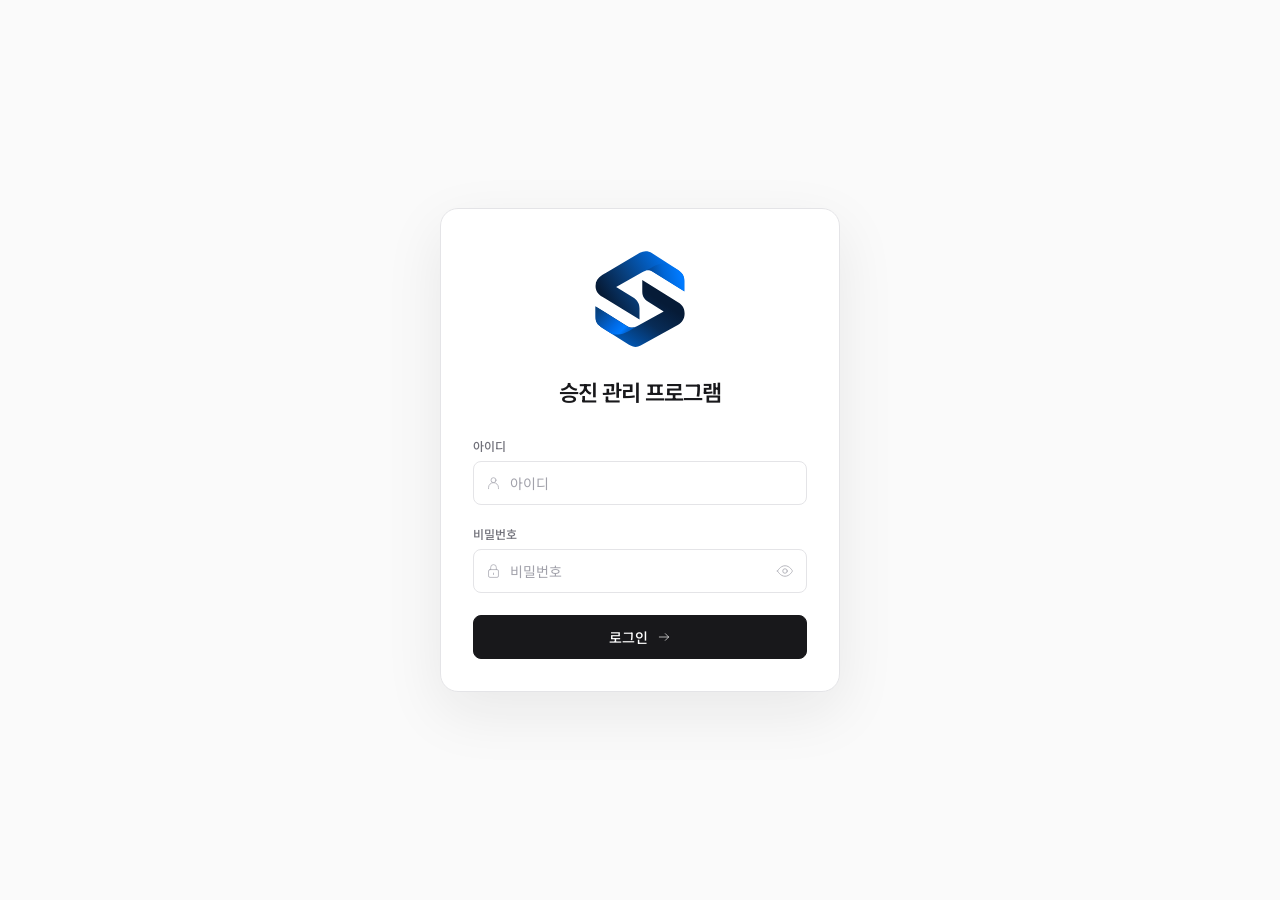
==== commit 53fa4d00: "Unify Seungjin symbol and blue brand accents" ====
--- a/frontend/index.html
+++ b/frontend/index.html
@@ -7,14 +7,15 @@
     <link rel="preconnect" href="https://fonts.googleapis.com" />
     <link rel="preconnect" href="https://fonts.gstatic.com" crossorigin />
     <link href="https://fonts.googleapis.com/css2?family=Noto+Sans+KR:wght@400;500;600;700&display=swap" rel="stylesheet" />
-    <link rel="stylesheet" href="./styles.css?v=20260918-typography-v2-prd-login-minimal-r114-thin-icons-r116" />
-    <link rel="stylesheet" href="./login.css?v=20261016-smaller-logo-r115-thin-icons-r116" />
+    <link rel="stylesheet" href="./styles.css?v=20260918-typography-v2-prd-login-minimal-r114-thin-icons-r116-blue-symbol-r117" />
+    <link rel="stylesheet" href="./login.css?v=20261016-smaller-logo-r115-thin-icons-r116-blue-symbol-r117" />
+    <link rel="icon" type="image/svg+xml" href="./assets/seungjin-symbol.svg?v=20261016-blue-r117" />
   </head>
   <body class="login-body login-simple">
     <main class="login-page" aria-labelledby="page-title">
       <form class="login-card" id="loginForm">
         <header class="login-card-header">
-          <img class="login-logo" src="./assets/seungjin-vertical.svg?v=20261016" alt="승진" width="560" height="538" />
+          <img class="login-logo" src="./assets/seungjin-symbol.svg?v=20261016-blue-r117" alt="승진" width="678" height="722" />
           <h1 id="page-title">승진 관리 프로그램</h1>
         </header>
 
--- a/frontend/styles.css
+++ b/frontend/styles.css
@@ -4,8 +4,8 @@
   --ink: #172234;
   --muted: #7a879a;
   --line: #dbe2ec;
-  --gold: #d0a14b;
-  --gold-soft: #ead7ac;
+  --accent: #2563eb;
+  --accent-soft: #bfdbfe;
   --white: #ffffff;
 }
 
@@ -154,7 +154,7 @@
 
 .mark-gold {
   fill: none;
-  stroke: var(--gold);
+  stroke: var(--accent);
   stroke-width: 6.5;
   stroke-linejoin: round;
 }
@@ -186,7 +186,7 @@
 }
 
 .brand-heading h1 strong {
-  color: var(--gold);
+  color: var(--accent);
   font-weight: 600;
 }
 
@@ -195,7 +195,7 @@
   position: relative;
   height: 0.22rem;
   margin: 0 auto;
-  background: linear-gradient(90deg, var(--navy-dark), var(--navy-dark) 45%, transparent 45% 47%, var(--gold) 47%, var(--gold));
+  background: linear-gradient(90deg, var(--navy-dark), var(--navy-dark) 45%, transparent 45% 47%, var(--accent) 47%, var(--accent));
 }
 
 .title-rule {
@@ -216,7 +216,7 @@
   right: -0.35rem;
   width: 0.48rem;
   height: 0.48rem;
-  background: var(--gold);
+  background: var(--accent);
 }
 
 .tagline {
@@ -361,14 +361,14 @@
   width: clamp(10.2rem, 11vw, 13.4rem);
   height: 0.12rem;
   margin-top: 1.25rem;
-  background: linear-gradient(90deg, transparent, var(--gold-soft), var(--gold), var(--gold-soft), transparent);
+  background: linear-gradient(90deg, transparent, var(--accent-soft), var(--accent), var(--accent-soft), transparent);
 }
 
 .login-rule::before,
 .login-rule::after {
   width: 0.24rem;
   height: 0.24rem;
-  background: var(--gold);
+  background: var(--accent);
 }
 
 .login-rule::before {
@@ -525,7 +525,7 @@
   width: 1.95rem;
   height: 1.95rem;
   fill: none;
-  stroke: var(--gold);
+  stroke: var(--accent);
   stroke-width: 1;
   stroke-linecap: round;
   stroke-linejoin: round;
@@ -887,7 +887,7 @@
   place-items: center;
   width: 2.55rem;
   height: 2.55rem;
-  color: #e0b35b;
+  color: #60a5fa;
   font-size: 1.35rem;
   border-radius: 0.58rem;
   background: rgba(255, 255, 255, 0.09);
@@ -976,7 +976,7 @@
 }
 
 .login-secure-rail span:nth-child(2) {
-  background: #d5a54a;
+  background: #2563eb;
 }
 
 .login-card-header {
@@ -1003,7 +1003,7 @@
   align-items: center;
   gap: 0.28rem;
   margin: 0 0 0.55rem;
-  color: #9a6b16;
+  color: #1d4ed8;
   font-size: 0.66rem;
   font-weight: 400;
   letter-spacing: 0.14em;
@@ -1239,7 +1239,7 @@
 .login-button > i {
   position: absolute;
   right: 1.15rem;
-  color: #dfb35b;
+  color: #60a5fa;
   font-size: 1.2rem;
 }
 
@@ -1515,7 +1515,7 @@
   min-height: 100vh;
   overflow: hidden;
   background:
-    radial-gradient(circle at 78% 12%, rgba(208, 161, 75, 0.12), transparent 24rem),
+    radial-gradient(circle at 78% 12%, rgba(37, 99, 235, 0.12), transparent 24rem),
     linear-gradient(180deg, #f8fafc, #f3f7fb);
 }
 
@@ -1715,7 +1715,7 @@
 }
 
 .backup-notification-header span {
-  color: #9a6b16;
+  color: #1d4ed8;
   font-size: 0.68rem;
   font-weight: 400;
   letter-spacing: 0.08em;
@@ -2086,7 +2086,7 @@
 }
 
 .update-history-card time {
-  color: #b07813;
+  color: #1d4ed8;
   font-size: 0.65rem;
   font-weight: 500;
 }
@@ -2133,7 +2133,7 @@
   width: 0.28rem;
   height: 0.28rem;
   border-radius: 50%;
-  background: #d4a13b;
+  background: #2563eb;
   content: "";
 }
 
@@ -2282,7 +2282,7 @@
 }
 
 .side-nav-row:has(.side-nav-item.active) {
-  background: linear-gradient(90deg, rgba(208, 161, 75, 0.14), rgba(255, 255, 255, 0));
+  background: linear-gradient(90deg, rgba(37, 99, 235, 0.14), rgba(255, 255, 255, 0));
 }
 
 .side-nav-item.active {
@@ -2300,13 +2300,13 @@
 .side-nav-row:has(.side-nav-item.active)::before {
   left: 0;
   width: 0.22rem;
-  background: var(--gold);
+  background: var(--accent);
 }
 
 .side-nav-row:has(.side-nav-item.active)::after {
   right: 0;
   width: 0.22rem;
-  background: var(--gold);
+  background: var(--accent);
 }
 
 .side-nav-item.disabled {
@@ -2355,7 +2355,7 @@
 .sidebar-footer strong {
   display: inline-block;
   margin-left: 0.35rem;
-  color: var(--gold);
+  color: var(--accent);
   font-size: 0.92rem;
   letter-spacing: 0.08em;
 }
@@ -2396,7 +2396,7 @@
 }
 
 .eyebrow {
-  color: var(--gold) !important;
+  color: var(--accent) !important;
   font-size: 0.78rem;
   font-weight: 500 !important;
   letter-spacing: 0.12em;
@@ -3196,7 +3196,7 @@
   margin-right: 0.45rem;
   vertical-align: -0.15rem;
   border-radius: 999px;
-  background: var(--gold);
+  background: var(--accent);
 }
 
 .inventory-list-totals {
@@ -3708,7 +3708,7 @@
   width: 0.16rem;
   content: "";
   border-radius: 999px;
-  background: var(--gold);
+  background: var(--accent);
 }
 
 .shipping-filter-grid {
@@ -4093,7 +4093,7 @@
   padding: 0;
   border: 0;
   box-shadow: none;
-  accent-color: #c89434;
+  accent-color: #2563eb;
 }
 
 .shipping-settlement-date-tools .shipping-settlement-list-scope span {
@@ -4102,8 +4102,8 @@
 }
 
 .shipping-settlement-date-tools .shipping-settlement-list-scope:has(input:checked) {
-  border-color: #dfb65f;
-  background: #fff9eb;
+  border-color: #60a5fa;
+  background: #eff6ff;
 }
 
 .shipping-settlement-grid {
@@ -4158,7 +4158,7 @@
 
 .shipping-settlement-card.rate strong b,
 .shipping-settlement-card.share strong b {
-  color: var(--gold);
+  color: var(--accent);
 }
 
 .shipping-list-header {
@@ -4554,14 +4554,14 @@
 }
 
 .transfer-return-status-field label:has(input:checked) {
-  border-color: rgba(213, 163, 65, 0.68);
-  background: #fff9ed;
-  box-shadow: inset 0 0 0 1px rgba(213, 163, 65, 0.12);
+  border-color: rgba(37, 99, 235, 0.68);
+  background: #eff6ff;
+  box-shadow: inset 0 0 0 1px rgba(37, 99, 235, 0.12);
 }
 
 .transfer-return-status-field input {
   margin-top: 0.13rem;
-  accent-color: var(--gold);
+  accent-color: var(--accent);
 }
 
 .transfer-return-status-field span,
@@ -5177,7 +5177,7 @@
 
 .shipping-box-select-all input,
 .shipping-box-check-card input[type="checkbox"] {
-  accent-color: var(--gold);
+  accent-color: var(--accent);
 }
 
 .shipping-box-check-card.disabled {
@@ -5231,9 +5231,9 @@
 }
 
 .shipping-box-check-card:has(input[type="checkbox"]:checked) {
-  border-color: rgba(213, 163, 65, 0.55);
-  background: linear-gradient(180deg, #fffaf0, #fff);
-  box-shadow: inset 0 0 0 1px rgba(213, 163, 65, 0.16);
+  border-color: rgba(37, 99, 235, 0.55);
+  background: linear-gradient(180deg, #eff6ff, #fff);
+  box-shadow: inset 0 0 0 1px rgba(37, 99, 235, 0.16);
 }
 
 .shipping-box-check-card > span {
@@ -5361,13 +5361,13 @@
 }
 
 .remaining-inventory-category-card:has(input:checked) {
-  border-color: rgba(213, 163, 65, 0.7);
-  background: #fffaf0;
-  box-shadow: inset 0 0 0 1px rgba(213, 163, 65, 0.18);
+  border-color: rgba(37, 99, 235, 0.7);
+  background: #eff6ff;
+  box-shadow: inset 0 0 0 1px rgba(37, 99, 235, 0.18);
 }
 
 .remaining-inventory-category-card input {
-  accent-color: var(--gold);
+  accent-color: var(--accent);
 }
 
 .remaining-inventory-category-icon {
@@ -5376,10 +5376,10 @@
   justify-content: center;
   width: 2.6rem;
   height: 2.6rem;
-  color: #95620b;
+  color: #1d4ed8;
   font-size: 1.3rem;
   border-radius: 0.65rem;
-  background: #fff2d5;
+  background: #dbeafe;
 }
 
 .remaining-inventory-category-card > span:last-child {
@@ -5421,12 +5421,12 @@
 }
 
 .remaining-inventory-box-card:has(input:checked) {
-  border-color: rgba(213, 163, 65, 0.58);
-  background: linear-gradient(180deg, #fffaf0, #fff);
+  border-color: rgba(37, 99, 235, 0.58);
+  background: linear-gradient(180deg, #eff6ff, #fff);
 }
 
 .remaining-inventory-box-card input {
-  accent-color: var(--gold);
+  accent-color: var(--accent);
 }
 
 .remaining-inventory-box-card > span {
@@ -5467,8 +5467,8 @@
 }
 
 .remaining-inventory-quantity-field:focus-within {
-  border-color: var(--gold);
-  box-shadow: 0 0 0 3px rgba(213, 163, 65, 0.12);
+  border-color: var(--accent);
+  box-shadow: 0 0 0 3px rgba(37, 99, 235, 0.12);
 }
 
 .remaining-inventory-quantity-input {
@@ -5602,9 +5602,9 @@
 }
 
 .shipping-defect-options label:has(input:checked) {
-  border-color: rgba(213, 163, 65, 0.58);
-  background: #fff8eb;
-  box-shadow: inset 0 0 0 1px rgba(213, 163, 65, 0.18);
+  border-color: rgba(37, 99, 235, 0.58);
+  background: #eff6ff;
+  box-shadow: inset 0 0 0 1px rgba(37, 99, 235, 0.18);
 }
 
 .shipping-rate-output {
@@ -5642,8 +5642,8 @@
 }
 
 .form-field .shipping-defect-options input[type="checkbox"]:checked {
-  border-color: var(--gold);
-  background: linear-gradient(135deg, #d5a341, #f2cf86);
+  border-color: var(--accent);
+  background: linear-gradient(135deg, #2563eb, #bfdbfe);
   box-shadow: inset 0 0 0 0.18rem #fff;
 }
 
@@ -5788,7 +5788,7 @@
   height: 3rem;
   border-radius: 0.85rem;
   color: #09275b;
-  background: linear-gradient(145deg, #f6efe1, #ffffff 46%, #e8eef7);
+  background: linear-gradient(145deg, #dbeafe, #ffffff 46%, #e8eef7);
   box-shadow: 0 0.45rem 1rem rgba(8, 46, 108, 0.14);
 }
 
@@ -5904,8 +5904,8 @@
 
 .row-action:hover,
 .row-action[aria-expanded="true"] {
-  color: var(--gold);
-  background: rgba(208, 161, 75, 0.1);
+  color: var(--accent);
+  background: rgba(37, 99, 235, 0.1);
 }
 
 .row-action-menu {
@@ -6259,16 +6259,16 @@
 }
 
 .product-image-field.is-dragging {
-  border-color: #d0a14b;
-  background: #fffaf0;
-  box-shadow: 0 0 0 0.2rem rgba(208, 161, 75, 0.16);
+  border-color: #2563eb;
+  background: #eff6ff;
+  box-shadow: 0 0 0 0.2rem rgba(37, 99, 235, 0.16);
 }
 
 .product-image-field.is-dragging::after {
   position: absolute;
   inset: 0.32rem;
   content: "";
-  border: 1px dashed #c58e2b;
+  border: 1px dashed #2563eb;
   border-radius: 0.38rem;
   pointer-events: none;
 }
@@ -6514,9 +6514,9 @@
 }
 
 .product-treatment-grid .product-treatment-options label:has(input[value="유"]:checked) {
-  border-color: rgba(208, 161, 75, 0.72);
-  background: #fffaf0;
-  box-shadow: 0 0 0 0.1rem rgba(208, 161, 75, 0.08);
+  border-color: rgba(37, 99, 235, 0.72);
+  background: #eff6ff;
+  box-shadow: 0 0 0 0.1rem rgba(37, 99, 235, 0.08);
 }
 
 .product-process-builder {
@@ -6615,7 +6615,7 @@
 }
 
 .product-process-stage small {
-  color: #9a6b13;
+  color: #1d4ed8;
   font-size: 0.66rem;
   font-weight: 400;
 }
@@ -6635,8 +6635,8 @@
   min-height: 2.6rem;
   padding: 0.66rem 0.9rem;
   border-top: 1px solid #e3e9f1;
-  color: #8b651d;
-  background: #fff9ee;
+  color: #1d4ed8;
+  background: #eff6ff;
   font-size: 0.76rem;
   font-weight: 500;
 }
@@ -6667,9 +6667,9 @@
 }
 
 .product-create-form fieldset.usage-field:has(input[name="productUsage"][value="사용중"]:checked) {
-  border-color: rgba(208, 161, 75, 0.72);
-  background: #fffaf0;
-  box-shadow: 0 0 0 0.12rem rgba(208, 161, 75, 0.1);
+  border-color: rgba(37, 99, 235, 0.72);
+  background: #eff6ff;
+  box-shadow: 0 0 0 0.12rem rgba(37, 99, 235, 0.1);
 }
 
 .common-container-toggle {
@@ -6693,9 +6693,9 @@
 }
 
 .common-container-toggle:has(input:checked) {
-  border-color: rgba(208, 161, 75, 0.72);
-  background: #fffaf0;
-  box-shadow: 0 0 0 0.12rem rgba(208, 161, 75, 0.1);
+  border-color: rgba(37, 99, 235, 0.72);
+  background: #eff6ff;
+  box-shadow: 0 0 0 0.12rem rgba(37, 99, 235, 0.1);
 }
 
 .common-container-toggle > input {
@@ -6727,8 +6727,8 @@
 }
 
 .common-container-toggle > input:checked + .common-container-check {
-  border-color: var(--gold);
-  background: var(--gold);
+  border-color: var(--accent);
+  background: var(--accent);
 }
 
 .common-container-toggle > input:checked + .common-container-check .ti {
@@ -6768,9 +6768,9 @@
   grid-template-columns: minmax(12.5rem, 15rem) minmax(0, 1fr);
   gap: 0.85rem 1rem;
   padding: 0.85rem;
-  border: 1px solid #ead8b4;
+  border: 1px solid #bfdbfe;
   border-radius: 0.5rem;
-  background: #fffdf8;
+  background: #eff6ff;
 }
 
 .common-container-config[hidden] {
@@ -7285,7 +7285,7 @@
 }
 
 .picker-result-summary strong {
-  color: #b88322;
+  color: #2563eb;
   font-size: 0.9rem;
 }
 
@@ -7420,16 +7420,16 @@
 
 .picker-product:hover,
 .picker-product:focus-visible {
-  border-color: rgba(208, 161, 75, 0.65);
+  border-color: rgba(37, 99, 235, 0.65);
   box-shadow: 0 0.8rem 1.6rem rgba(8, 42, 98, 0.08);
   outline: none;
 }
 
 .product-picker-modal .picker-product:hover,
 .product-picker-modal .picker-product:focus-visible {
-  border-color: #c79638;
-  background: #fffdf8;
-  box-shadow: 0 0 0 0.16rem rgba(213, 163, 63, 0.1);
+  border-color: #2563eb;
+  background: #eff6ff;
+  box-shadow: 0 0 0 0.16rem rgba(37, 99, 235, 0.1);
   transform: none;
 }
 
@@ -7457,9 +7457,9 @@
 .picker-product-edit:hover,
 .picker-product-edit:focus-visible {
   color: #0a2858;
-  border-color: #c79638;
-  background: #fffaf0;
-  box-shadow: 0 0 0 0.16rem rgba(213, 163, 63, 0.1);
+  border-color: #2563eb;
+  background: #eff6ff;
+  box-shadow: 0 0 0 0.16rem rgba(37, 99, 235, 0.1);
   outline: none;
 }
 
@@ -7528,14 +7528,14 @@
 }
 
 .picker-product-main em {
-  color: var(--gold);
+  color: var(--accent);
   font-style: normal;
   font-weight: 400;
   white-space: nowrap;
 }
 
 .picker-product-code {
-  color: #b88322;
+  color: #2563eb;
   font-size: 0.78rem;
   font-style: normal;
   font-weight: 400;
@@ -8637,15 +8637,15 @@
   width: 0.56rem;
   height: 0.56rem;
   border-radius: 50%;
-  background: var(--gold);
+  background: var(--accent);
   transform: scale(0);
   transition: transform 120ms ease;
 }
 
 .usage-field input:checked {
-  border-color: var(--gold);
+  border-color: var(--accent);
   box-shadow:
-    0 0 0 0.14rem rgba(208, 161, 75, 0.14),
+    0 0 0 0.14rem rgba(37, 99, 235, 0.14),
     0 0.08rem 0.18rem rgba(8, 42, 98, 0.08);
 }
 
@@ -8750,7 +8750,7 @@
 }
 
 .work-page-placeholder > i {
-  color: var(--gold);
+  color: var(--accent);
   font-size: 2.5rem;
 }
 
@@ -8835,7 +8835,7 @@
 .production-plan-button:focus-visible,
 .production-plan-tabs button:hover,
 .production-plan-tabs button:focus-visible {
-  border-color: var(--gold);
+  border-color: var(--accent);
 }
 
 .production-plan-button:disabled {
@@ -8896,7 +8896,7 @@
 
 .production-plan-date-control label i,
 .production-plan-filter i {
-  color: var(--gold);
+  color: var(--accent);
 }
 
 .production-plan-date-control input,
@@ -8940,9 +8940,9 @@
 .production-plan-date-control .production-plan-today {
   width: auto;
   padding: 0 0.78rem;
-  color: #8a651c;
-  border-color: #e4c67f;
-  background: #fffaf0;
+  color: #1d4ed8;
+  border-color: #bfdbfe;
+  background: #eff6ff;
 }
 
 .production-plan-context label {
@@ -9050,13 +9050,13 @@
 .production-plan-detail-toggle:focus-visible,
 .production-plan-detail-header button:hover,
 .production-plan-detail-header button:focus-visible {
-  border-color: var(--gold);
+  border-color: var(--accent);
   outline: 0;
-  box-shadow: 0 0 0 2px rgba(208, 161, 75, 0.14);
+  box-shadow: 0 0 0 2px rgba(37, 99, 235, 0.14);
 }
 
 .production-plan-detail-toggle i {
-  color: var(--gold);
+  color: var(--accent);
   font-size: 1rem;
 }
 
@@ -9136,7 +9136,7 @@
 
 .production-plan-detail-empty i {
   margin-bottom: 0.7rem;
-  color: var(--gold);
+  color: var(--accent);
   font-size: 2rem;
 }
 
@@ -9171,7 +9171,7 @@
 }
 
 .production-plan-detail-product span {
-  color: #9a6b17;
+  color: #1d4ed8;
   font-size: 0.66rem;
   font-weight: 400;
 }
@@ -9590,8 +9590,8 @@
 
 .production-plan-add-button:hover,
 .production-plan-add-button:focus-visible {
-  border-color: var(--gold);
-  outline: 2px solid var(--gold-soft);
+  border-color: var(--accent);
+  outline: 2px solid var(--accent-soft);
   outline-offset: 1px;
 }
 
@@ -9657,15 +9657,15 @@
 
 .production-plan-product-trigger i {
   flex: 0 0 auto;
-  color: var(--gold);
+  color: var(--accent);
   font-size: 1rem;
 }
 
 .production-plan-product-trigger:hover,
 .production-plan-product-trigger:focus-visible {
-  border-color: var(--gold);
+  border-color: var(--accent);
   outline: 0;
-  box-shadow: 0 0 0 2px rgba(208, 161, 75, 0.14);
+  box-shadow: 0 0 0 2px rgba(37, 99, 235, 0.14);
 }
 
 .production-plan-product strong {
@@ -9681,7 +9681,7 @@
 }
 
 .production-plan-balance {
-  color: #9b6d15;
+  color: #1d4ed8;
   font-weight: 600;
 }
 
@@ -9721,8 +9721,8 @@
 
 .production-plan-table select:focus,
 .production-plan-table input:focus {
-  border-color: var(--gold);
-  box-shadow: 0 0 0 2px rgba(208, 161, 75, 0.14);
+  border-color: var(--accent);
+  box-shadow: 0 0 0 2px rgba(37, 99, 235, 0.14);
 }
 
 .production-plan-status {
@@ -10089,7 +10089,7 @@
   display: block;
   height: 100%;
   border-radius: inherit;
-  background: linear-gradient(90deg, #c69026, #e1b34f);
+  background: linear-gradient(90deg, #2563eb, #2563eb);
 }
 
 .purchase-order-progress b {
@@ -10469,7 +10469,7 @@
   width: 0.16rem;
   content: "";
   border-radius: 999px;
-  background: var(--gold);
+  background: var(--accent);
 }
 
 .inbound-form-grid {
@@ -10723,7 +10723,7 @@
 }
 
 .inbound-time-now-button .ti {
-  color: var(--gold);
+  color: var(--accent);
   font-size: 0.92rem;
 }
 
@@ -10916,13 +10916,13 @@
 
 .upload-tile.is-dragging {
   color: #082a62;
-  border-color: #d0a14b !important;
-  background: #fffaf0 !important;
-  box-shadow: inset 0 0 0 0.16rem rgba(208, 161, 75, 0.14);
+  border-color: #2563eb !important;
+  background: #eff6ff !important;
+  box-shadow: inset 0 0 0 0.16rem rgba(37, 99, 235, 0.14);
 }
 
 .upload-tile.is-dragging .upload-tile-icon {
-  color: #b17613;
+  color: #1d4ed8;
 }
 
 .upload-tile svg {
@@ -11158,7 +11158,7 @@
 }
 
 .product-image-gallery-thumbnail.active {
-  border-color: #d0a14b;
+  border-color: #2563eb;
 }
 
 .product-image-gallery-thumbnail img {
@@ -11169,7 +11169,7 @@
 
 .detail-image-count {
   margin-left: 0.35rem;
-  color: #b58122;
+  color: #2563eb;
   font-size: 0.72rem;
 }
 
@@ -11234,7 +11234,7 @@
   border-radius: 50%;
   background:
     radial-gradient(circle at 32% 24%, rgba(255, 255, 255, 0.95), rgba(255, 255, 255, 0.24) 45%, transparent 46%),
-    rgba(208, 161, 75, 0.16);
+    rgba(37, 99, 235, 0.16);
   box-shadow: inset 0 0.08rem 0.22rem rgba(255, 255, 255, 0.95), 0 0.35rem 0.9rem rgba(8, 42, 98, 0.08);
 }
 
@@ -11368,7 +11368,7 @@
 }
 
 .summary-order-row strong span {
-  color: var(--gold);
+  color: var(--accent);
   font-size: 0.98rem;
 }
 
@@ -11421,7 +11421,7 @@
 }
 
 #calcOrderProgressBar {
-  background: linear-gradient(90deg, #d5a34d, #0c5fd8);
+  background: linear-gradient(90deg, #2563eb, #0c5fd8);
 }
 
 #calcOrderProgressAddBar {
@@ -11437,7 +11437,7 @@
 }
 
 .summary-progress-rate {
-  color: var(--gold);
+  color: var(--accent);
   font-weight: 600;
 }
 
@@ -11469,7 +11469,7 @@
 }
 
 .summary-total strong span {
-  color: var(--gold);
+  color: var(--accent);
   font-size: 1.2rem;
 }
 
@@ -11582,7 +11582,7 @@
   border-radius: 50%;
   background:
     linear-gradient(180deg, rgba(255, 255, 255, 0.95), rgba(245, 248, 253, 0.86)),
-    rgba(208, 161, 75, 0.12);
+    rgba(37, 99, 235, 0.12);
   box-shadow:
     inset 0 0 0 1px rgba(8, 46, 108, 0.08),
     0 0.28rem 0.7rem rgba(8, 42, 98, 0.09);
@@ -11599,7 +11599,7 @@
 .compact-action:hover .refresh-action-icon {
   background:
     linear-gradient(180deg, #fff, #f0f5fb),
-    rgba(208, 161, 75, 0.18);
+    rgba(37, 99, 235, 0.18);
   box-shadow:
     inset 0 0 0 1px rgba(8, 46, 108, 0.12),
     0 0.38rem 0.85rem rgba(8, 42, 98, 0.12);
@@ -11661,7 +11661,7 @@
 
 .sort-header-button:hover,
 .sort-header-button:focus-visible {
-  color: var(--gold);
+  color: var(--accent);
   outline: none;
 }
 
@@ -12597,7 +12597,7 @@
     --dev-muted: #637087;
     --dev-line: #dfe5ed;
     --dev-soft: #f6f8fb;
-    --dev-gold: #d5a33f;
+    --dev-accent: #2563eb;
     --dev-teal: #0a9b91;
     overflow: hidden;
     color: var(--dev-ink);
@@ -12688,12 +12688,12 @@
     left: 0;
     width: 0.18rem;
     border-radius: 0 999px 999px 0;
-    background: var(--dev-gold);
+    background: var(--dev-accent);
   }
 
   .side-nav-item.active {
     color: var(--dev-navy);
-    background: #f8f5ef;
+    background: #eff6ff;
   }
 
   .side-nav-item.disabled {
@@ -12787,7 +12787,7 @@
   .product-view .eyebrow,
   .shipping-view .eyebrow,
   .inbound-view .eyebrow {
-    color: #9a752f !important;
+    color: #1d4ed8 !important;
     font-size: 0.65rem;
     letter-spacing: 0.09em;
   }
@@ -13098,7 +13098,7 @@
   }
 
   .summary-order-row strong span {
-    color: #c99735;
+    color: #2563eb;
   }
 
   .summary-current-inbound-row {
@@ -13143,7 +13143,7 @@
     align-items: baseline;
     gap: 0.3rem;
     padding-right: 0;
-    color: #c99735;
+    color: #2563eb;
     font-size: 1rem;
     line-height: 1;
   }
@@ -13626,7 +13626,7 @@
   padding: 0;
   border-radius: 0.2rem;
   box-shadow: none;
-  accent-color: var(--gold);
+  accent-color: var(--accent);
 }
 
 .multiple-remainder-panel {
@@ -13720,10 +13720,10 @@
   gap: 0.25rem;
   min-height: 2.15rem;
   padding: 0 0.6rem;
-  border: 1px dashed #d5a646;
+  border: 1px dashed #2563eb;
   border-radius: 0.42rem;
-  color: #8e6517;
-  background: #fffaf0;
+  color: #1d4ed8;
+  background: #eff6ff;
   font-size: 0.74rem;
   font-weight: 500;
   cursor: pointer;
@@ -13808,10 +13808,10 @@
 .multiple-remainder-header output {
   flex: 0 0 auto;
   padding: 0.28rem 0.55rem;
-  border: 1px solid #e4cf9f;
+  border: 1px solid #bfdbfe;
   border-radius: 999px;
-  color: #8c641b;
-  background: #fff9ec;
+  color: #1d4ed8;
+  background: #eff6ff;
   font-size: 0.7rem;
   font-weight: 600;
 }
@@ -14335,7 +14335,7 @@
   }
 
   .side-nav-item.active .side-icon {
-    color: #b88322;
+    color: #2563eb;
   }
 
   .inventory-stat-icon,
@@ -14562,7 +14562,7 @@
 
 .detail-overview-label {
   margin-bottom: 0.28rem;
-  color: #a87118;
+  color: #1d4ed8;
   font-size: 0.7rem;
   font-weight: 500;
   letter-spacing: 0.02em;
@@ -14657,7 +14657,7 @@
   color: #102f5d;
   font-size: 0.9rem;
   font-weight: 600;
-  border-left: 2px solid #d2a342;
+  border-left: 2px solid #2563eb;
 }
 
 #productDetailModal .detail-grid,
@@ -14772,16 +14772,16 @@
   gap: 0.38rem;
   padding: 0 1rem;
   color: #fff;
-  border: 1px solid #b88322;
-  background: #b88322;
+  border: 1px solid #2563eb;
+  background: #2563eb;
   font: inherit;
   font-weight: 500;
   cursor: pointer;
 }
 
 .inventory-audit-detail-button:hover {
-  border-color: #946817;
-  background: #946817;
+  border-color: #1d4ed8;
+  background: #1d4ed8;
 }
 
 .inventory-audit-detail-button[hidden] {
@@ -14929,12 +14929,12 @@
 
 .side-work-submenu a.active {
   color: var(--navy);
-  background: #eee5d5;
+  background: #dbeafe;
 }
 
 .side-work-toggle:focus-visible,
 .side-work-submenu a:focus-visible {
-  outline: 2px solid var(--gold);
+  outline: 2px solid var(--accent);
   outline-offset: -2px;
 }
 
@@ -15112,7 +15112,7 @@
 :is(#productDetailModal, .inventory-detail-layout) .detail-content { display: flex; flex-direction: column; gap: 1rem; padding: 1.25rem; }
 :is(#productDetailModal, .inventory-detail-layout) .product-profile,
 :is(#productDetailModal, .inventory-detail-layout) .product-detail-section { min-width: 0; padding: 1.1rem 1.25rem; border: 1px solid #e0e6ee; border-radius: .65rem; background: #fff; }
-:is(#productDetailModal, .inventory-detail-layout) .product-profile { border-top: 3px solid #d2a342; }
+:is(#productDetailModal, .inventory-detail-layout) .product-profile { border-top: 3px solid #2563eb; }
 :is(#productDetailModal, .inventory-detail-layout) .product-profile-heading { display: flex; align-items: flex-start; justify-content: space-between; gap: 1rem; }
 :is(#productDetailModal, .inventory-detail-layout) .product-profile-identity { min-width: 0; }
 :is(#productDetailModal, .inventory-detail-layout) .product-profile-client { margin: 0 0 .4rem; color: #65758d; font-size: .8rem; font-weight: 400; }
@@ -15225,7 +15225,7 @@
 .inventory-audit-bulk-toolbar { margin-bottom: 1rem; }
 #inventoryAuditBulkSubmit { border: 1px solid #0b2858; border-radius: .45rem; padding: .65rem 1rem; background: #0b2858; color: #fff; font: inherit; font-weight: 500; cursor: pointer; }
 #inventoryAuditBulkSubmit:disabled { opacity: .5; cursor: default; }
-#inventoryAuditBulkSubmit:focus-visible, .inventory-audit-row-checkbox:focus-visible { outline: 3px solid #d4a343; outline-offset: 3px; }
+#inventoryAuditBulkSubmit:focus-visible, .inventory-audit-row-checkbox:focus-visible { outline: 3px solid #2563eb; outline-offset: 3px; }
 
 .inventory-detail-media { display: grid; grid-template-columns: minmax(0, 1fr) minmax(0, 1fr); gap: 1rem; margin-top: 1rem; padding-top: 1rem; border-top: 1px solid #edf0f5; }
 :is(#productDetailModal, .inventory-detail-layout) .inventory-detail-media > :is(.product-profile-images, .attachment-card) { display: flex; flex-direction: column; align-items: flex-start; gap: .75rem; margin: 0; padding: 1rem; border: 1px solid #e1e7f0; border-radius: .5rem; background: #f8fafd; }
@@ -15496,7 +15496,7 @@
   background: #edf3fb;
 }
 #productionPlanView .production-plan-details-toggle:focus-visible {
-  outline: 2px solid var(--gold);
+  outline: 2px solid var(--accent);
   outline-offset: 1px;
 }
 #productionPlanView .production-plan-details-chevron {
